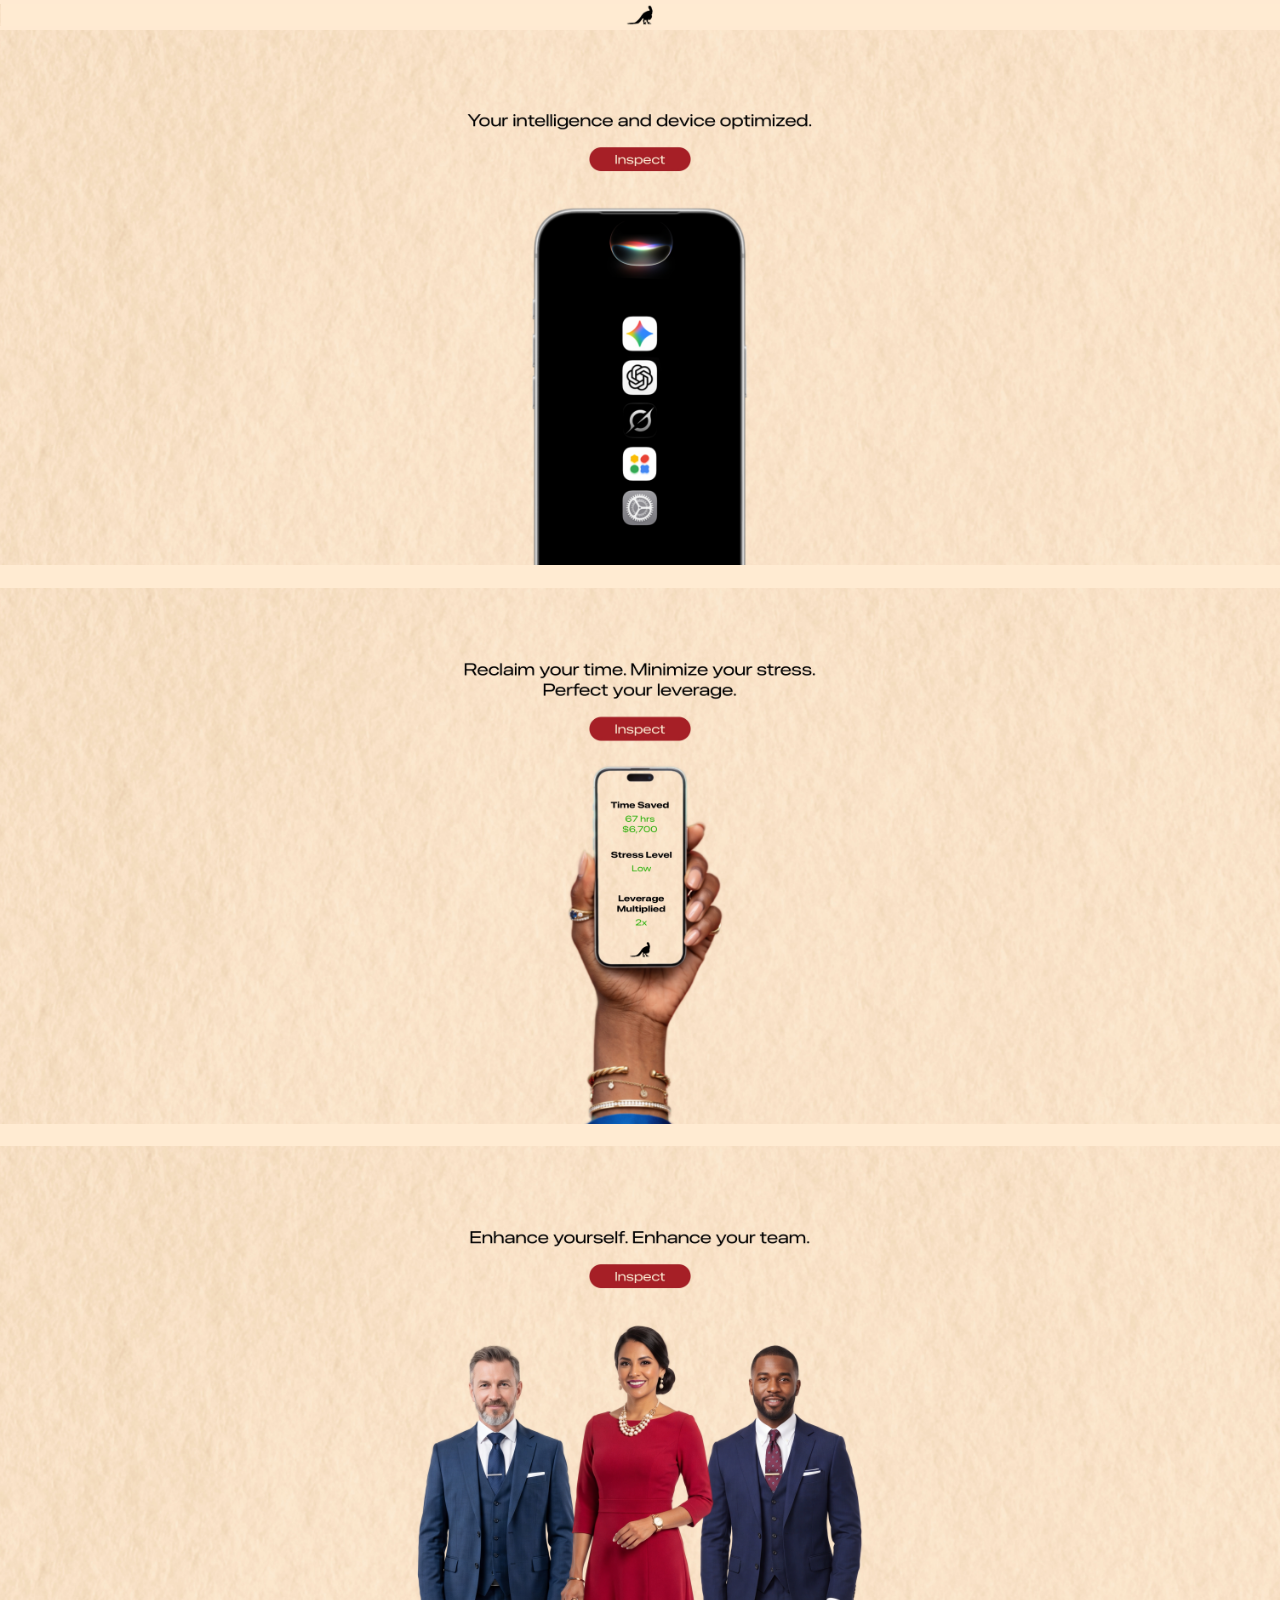
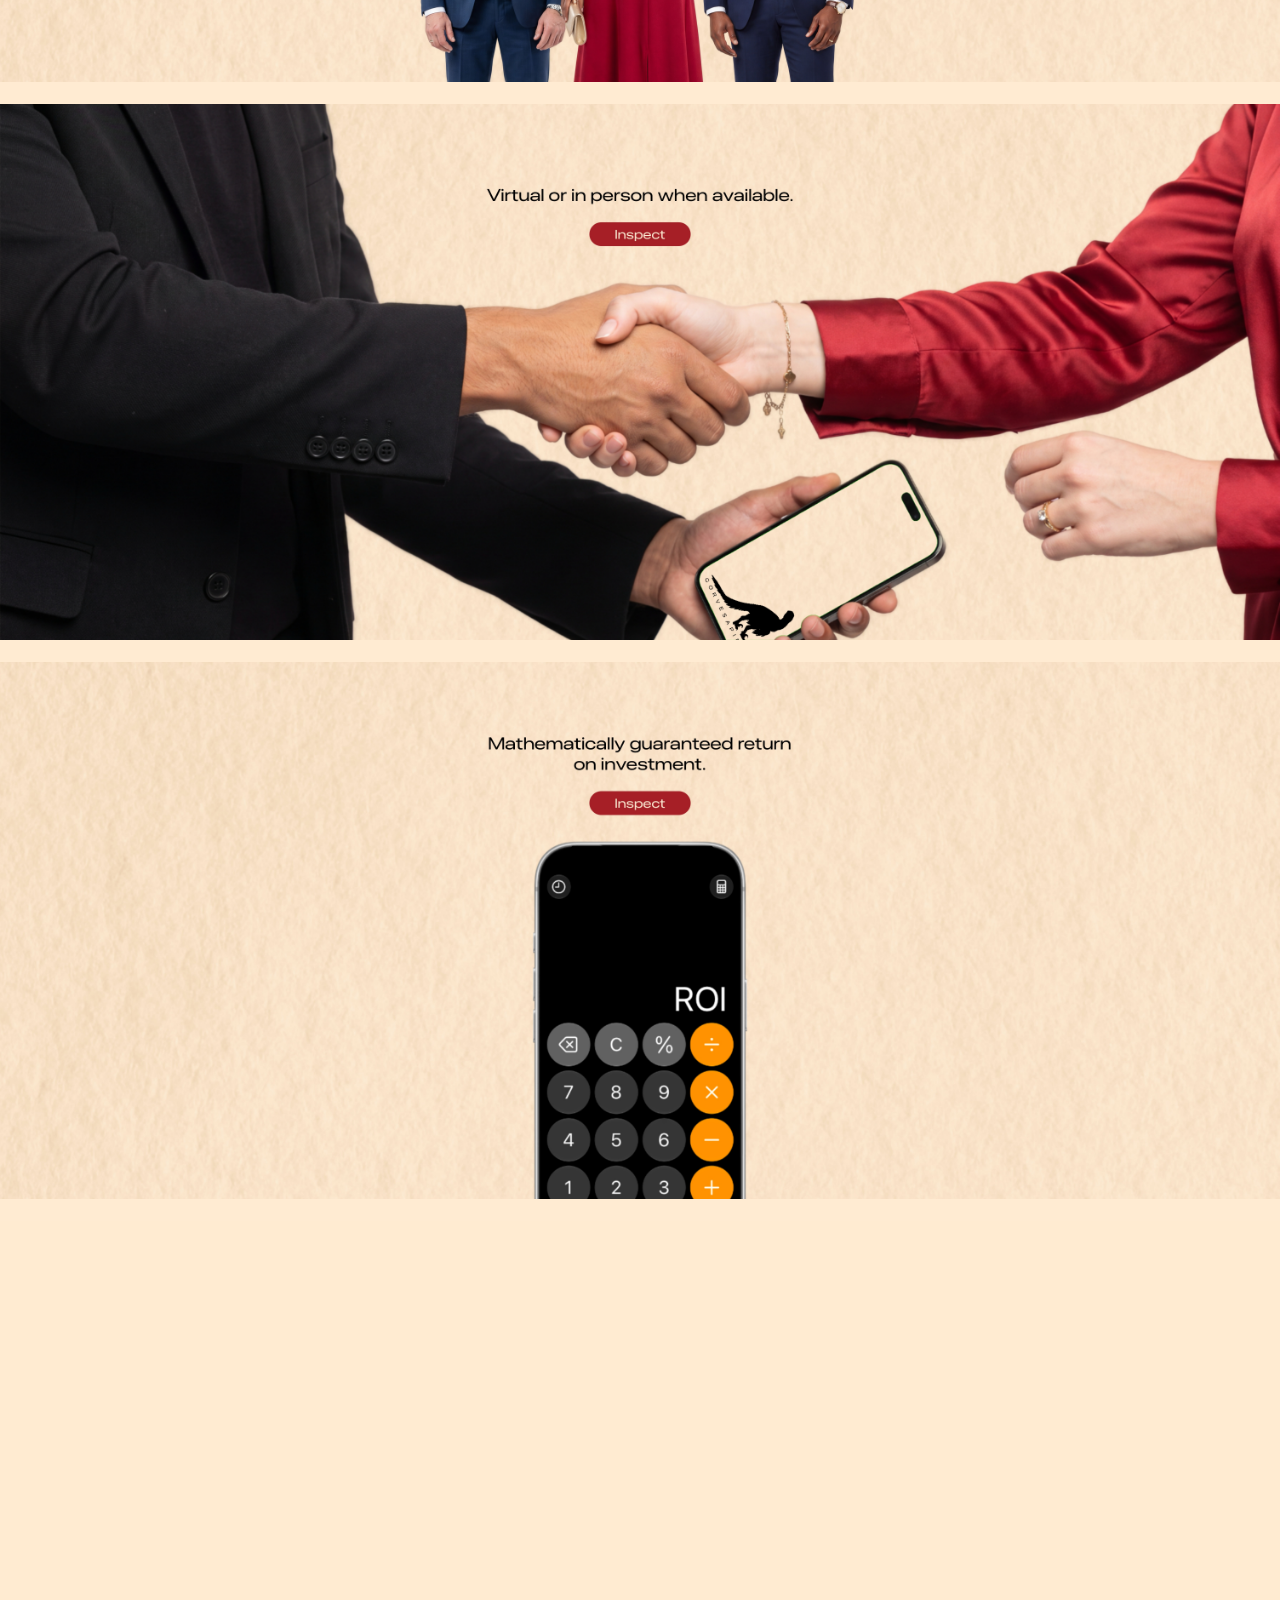
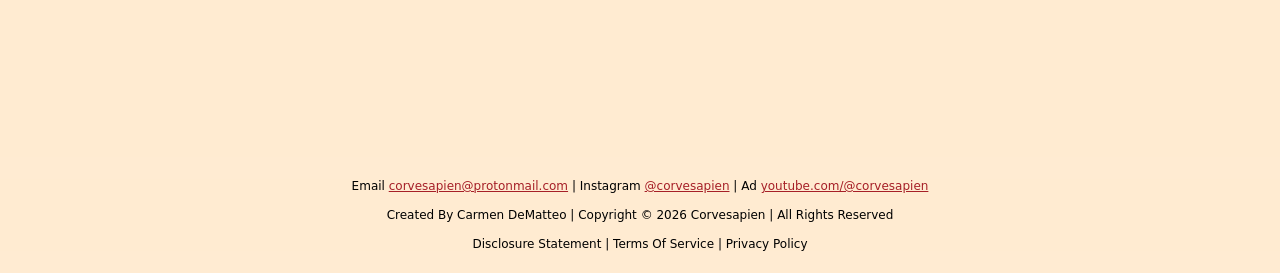
==== index.html @ 56a9a901 "Add files via upload" ====
<!doctype html>
<html
  lang="English"
  data-ws-project="7fe6e9c5-caea-418f-9f6a-69a5fb9a97ce"
  data-ws-last-published="2026-07-11T19:50:07.579Z"
>
  <head>
    <link
      rel="stylesheet"
      type="text/css"
      href="/assets/static/app_generated_index-6937cd5a.DSo3tiWI.css"
    />
    <meta charset="UTF-8" />
    <meta name="viewport" content="width=device-width,initial-scale=1" />
    <link rel="icon" href="/assets/Corvesapien_el4jaMRRolwavhy6ypmG1.png" />
    <meta property="og:url" content="https://url/" />
    <meta property="og:title" content="Corvesapien" />
    <meta property="og:type" content="website" />
    <meta property="og:site_name" content="Corvesapien" />
    <meta
      name="description"
      content="Your intelligence and device optimized. | Reclaim your time. Minimize your stress. Optimize your leverage."
    />
    <meta
      property="og:description"
      content="Your intelligence and device optimized. | Reclaim your time. Minimize your stress. Optimize your leverage."
    />
    <meta
      property="og:image"
      content="/assets/Corvesapien_YzhqzHXzZdsxW60EmoPpH.jpg"
    />
    <meta property="twitter:card" content="summary_large_image" />
    <title>Corvesapien</title>
    <script type="application/ld+json">
      {
        "@context": "https://schema.org",
        "@type": "WebSite",
        "name": "Corvesapien"
      }
    </script>
  </head>
  <body class="w-element c4xhotq ctdwrft">
    <div
      class="w-element c1xovs7s c1oi773z col1bqp crwap9h c15d0ovl ce5eg9u c9uef1u cj4po9c cabjumi c8ufm7w"
    >
      <a class="w-element cciyshr cmg22ou cqo0lbx" href="#"
        ><img
          alt=""
          width="6016"
          height="104"
          src="/assets/HomeC_RJqc-4K38HItq5yxdFLND.jpg"
          class="w-image c1wabtv9 cj4po9c c17uqev c1t4lhau"
          sizes="100vw"
          srcset="
            /assets/HomeC_RJqc-4K38HItq5yxdFLND.jpg   16w,
            /assets/HomeC_RJqc-4K38HItq5yxdFLND.jpg   32w,
            /assets/HomeC_RJqc-4K38HItq5yxdFLND.jpg   48w,
            /assets/HomeC_RJqc-4K38HItq5yxdFLND.jpg   64w,
            /assets/HomeC_RJqc-4K38HItq5yxdFLND.jpg   96w,
            /assets/HomeC_RJqc-4K38HItq5yxdFLND.jpg  128w,
            /assets/HomeC_RJqc-4K38HItq5yxdFLND.jpg  256w,
            /assets/HomeC_RJqc-4K38HItq5yxdFLND.jpg  384w,
            /assets/HomeC_RJqc-4K38HItq5yxdFLND.jpg  640w,
            /assets/HomeC_RJqc-4K38HItq5yxdFLND.jpg  750w,
            /assets/HomeC_RJqc-4K38HItq5yxdFLND.jpg  828w,
            /assets/HomeC_RJqc-4K38HItq5yxdFLND.jpg 1080w,
            /assets/HomeC_RJqc-4K38HItq5yxdFLND.jpg 1200w,
            /assets/HomeC_RJqc-4K38HItq5yxdFLND.jpg 1920w,
            /assets/HomeC_RJqc-4K38HItq5yxdFLND.jpg 2048w,
            /assets/HomeC_RJqc-4K38HItq5yxdFLND.jpg 3840w
          "
          decoding="async"
          loading="lazy"
      /></a>
    </div>
    <img
      alt=""
      width="6016"
      height="2520"
      src="/assets/C1_fFo9WDgKhnF8Iywo01TZb.jpg"
      class="w-image c6mu3t8 cq8aqma c3afw01 c8ufm7w"
      sizes="100vw"
      srcset="
        /assets/C1_fFo9WDgKhnF8Iywo01TZb.jpg   16w,
        /assets/C1_fFo9WDgKhnF8Iywo01TZb.jpg   32w,
        /assets/C1_fFo9WDgKhnF8Iywo01TZb.jpg   48w,
        /assets/C1_fFo9WDgKhnF8Iywo01TZb.jpg   64w,
        /assets/C1_fFo9WDgKhnF8Iywo01TZb.jpg   96w,
        /assets/C1_fFo9WDgKhnF8Iywo01TZb.jpg  128w,
        /assets/C1_fFo9WDgKhnF8Iywo01TZb.jpg  256w,
        /assets/C1_fFo9WDgKhnF8Iywo01TZb.jpg  384w,
        /assets/C1_fFo9WDgKhnF8Iywo01TZb.jpg  640w,
        /assets/C1_fFo9WDgKhnF8Iywo01TZb.jpg  750w,
        /assets/C1_fFo9WDgKhnF8Iywo01TZb.jpg  828w,
        /assets/C1_fFo9WDgKhnF8Iywo01TZb.jpg 1080w,
        /assets/C1_fFo9WDgKhnF8Iywo01TZb.jpg 1200w,
        /assets/C1_fFo9WDgKhnF8Iywo01TZb.jpg 1920w,
        /assets/C1_fFo9WDgKhnF8Iywo01TZb.jpg 2048w,
        /assets/C1_fFo9WDgKhnF8Iywo01TZb.jpg 3840w
      "
      decoding="async"
      loading="lazy"
    /><img
      alt=""
      width="6016"
      height="104"
      src="/assets/PaddingC_6OehDo-eAvtX88ZWOh5_c.jpg"
      class="w-image c8ufm7w"
      sizes="100vw"
      srcset="
        /assets/PaddingC_6OehDo-eAvtX88ZWOh5_c.jpg   16w,
        /assets/PaddingC_6OehDo-eAvtX88ZWOh5_c.jpg   32w,
        /assets/PaddingC_6OehDo-eAvtX88ZWOh5_c.jpg   48w,
        /assets/PaddingC_6OehDo-eAvtX88ZWOh5_c.jpg   64w,
        /assets/PaddingC_6OehDo-eAvtX88ZWOh5_c.jpg   96w,
        /assets/PaddingC_6OehDo-eAvtX88ZWOh5_c.jpg  128w,
        /assets/PaddingC_6OehDo-eAvtX88ZWOh5_c.jpg  256w,
        /assets/PaddingC_6OehDo-eAvtX88ZWOh5_c.jpg  384w,
        /assets/PaddingC_6OehDo-eAvtX88ZWOh5_c.jpg  640w,
        /assets/PaddingC_6OehDo-eAvtX88ZWOh5_c.jpg  750w,
        /assets/PaddingC_6OehDo-eAvtX88ZWOh5_c.jpg  828w,
        /assets/PaddingC_6OehDo-eAvtX88ZWOh5_c.jpg 1080w,
        /assets/PaddingC_6OehDo-eAvtX88ZWOh5_c.jpg 1200w,
        /assets/PaddingC_6OehDo-eAvtX88ZWOh5_c.jpg 1920w,
        /assets/PaddingC_6OehDo-eAvtX88ZWOh5_c.jpg 2048w,
        /assets/PaddingC_6OehDo-eAvtX88ZWOh5_c.jpg 3840w
      "
      decoding="async"
      loading="lazy"
    /><img
      alt=""
      width="6016"
      height="2520"
      src="/assets/C2_XAoLjEGexSGDIfb0dfuMg.jpg"
      class="w-image c8ufm7w"
      sizes="100vw"
      srcset="
        /assets/C2_XAoLjEGexSGDIfb0dfuMg.jpg   16w,
        /assets/C2_XAoLjEGexSGDIfb0dfuMg.jpg   32w,
        /assets/C2_XAoLjEGexSGDIfb0dfuMg.jpg   48w,
        /assets/C2_XAoLjEGexSGDIfb0dfuMg.jpg   64w,
        /assets/C2_XAoLjEGexSGDIfb0dfuMg.jpg   96w,
        /assets/C2_XAoLjEGexSGDIfb0dfuMg.jpg  128w,
        /assets/C2_XAoLjEGexSGDIfb0dfuMg.jpg  256w,
        /assets/C2_XAoLjEGexSGDIfb0dfuMg.jpg  384w,
        /assets/C2_XAoLjEGexSGDIfb0dfuMg.jpg  640w,
        /assets/C2_XAoLjEGexSGDIfb0dfuMg.jpg  750w,
        /assets/C2_XAoLjEGexSGDIfb0dfuMg.jpg  828w,
        /assets/C2_XAoLjEGexSGDIfb0dfuMg.jpg 1080w,
        /assets/C2_XAoLjEGexSGDIfb0dfuMg.jpg 1200w,
        /assets/C2_XAoLjEGexSGDIfb0dfuMg.jpg 1920w,
        /assets/C2_XAoLjEGexSGDIfb0dfuMg.jpg 2048w,
        /assets/C2_XAoLjEGexSGDIfb0dfuMg.jpg 3840w
      "
      decoding="async"
      loading="lazy"
    /><img
      alt=""
      width="6016"
      height="104"
      src="/assets/PaddingC_6OehDo-eAvtX88ZWOh5_c.jpg"
      class="w-image c8ufm7w"
      sizes="100vw"
      srcset="
        /assets/PaddingC_6OehDo-eAvtX88ZWOh5_c.jpg   16w,
        /assets/PaddingC_6OehDo-eAvtX88ZWOh5_c.jpg   32w,
        /assets/PaddingC_6OehDo-eAvtX88ZWOh5_c.jpg   48w,
        /assets/PaddingC_6OehDo-eAvtX88ZWOh5_c.jpg   64w,
        /assets/PaddingC_6OehDo-eAvtX88ZWOh5_c.jpg   96w,
        /assets/PaddingC_6OehDo-eAvtX88ZWOh5_c.jpg  128w,
        /assets/PaddingC_6OehDo-eAvtX88ZWOh5_c.jpg  256w,
        /assets/PaddingC_6OehDo-eAvtX88ZWOh5_c.jpg  384w,
        /assets/PaddingC_6OehDo-eAvtX88ZWOh5_c.jpg  640w,
        /assets/PaddingC_6OehDo-eAvtX88ZWOh5_c.jpg  750w,
        /assets/PaddingC_6OehDo-eAvtX88ZWOh5_c.jpg  828w,
        /assets/PaddingC_6OehDo-eAvtX88ZWOh5_c.jpg 1080w,
        /assets/PaddingC_6OehDo-eAvtX88ZWOh5_c.jpg 1200w,
        /assets/PaddingC_6OehDo-eAvtX88ZWOh5_c.jpg 1920w,
        /assets/PaddingC_6OehDo-eAvtX88ZWOh5_c.jpg 2048w,
        /assets/PaddingC_6OehDo-eAvtX88ZWOh5_c.jpg 3840w
      "
      decoding="async"
      loading="lazy"
    /><img
      alt=""
      width="6016"
      height="2520"
      src="/assets/C3_R8LYGn6z1jOZeXKTpU5-j.jpg"
      class="w-image c8ufm7w"
      sizes="100vw"
      srcset="
        /assets/C3_R8LYGn6z1jOZeXKTpU5-j.jpg   16w,
        /assets/C3_R8LYGn6z1jOZeXKTpU5-j.jpg   32w,
        /assets/C3_R8LYGn6z1jOZeXKTpU5-j.jpg   48w,
        /assets/C3_R8LYGn6z1jOZeXKTpU5-j.jpg   64w,
        /assets/C3_R8LYGn6z1jOZeXKTpU5-j.jpg   96w,
        /assets/C3_R8LYGn6z1jOZeXKTpU5-j.jpg  128w,
        /assets/C3_R8LYGn6z1jOZeXKTpU5-j.jpg  256w,
        /assets/C3_R8LYGn6z1jOZeXKTpU5-j.jpg  384w,
        /assets/C3_R8LYGn6z1jOZeXKTpU5-j.jpg  640w,
        /assets/C3_R8LYGn6z1jOZeXKTpU5-j.jpg  750w,
        /assets/C3_R8LYGn6z1jOZeXKTpU5-j.jpg  828w,
        /assets/C3_R8LYGn6z1jOZeXKTpU5-j.jpg 1080w,
        /assets/C3_R8LYGn6z1jOZeXKTpU5-j.jpg 1200w,
        /assets/C3_R8LYGn6z1jOZeXKTpU5-j.jpg 1920w,
        /assets/C3_R8LYGn6z1jOZeXKTpU5-j.jpg 2048w,
        /assets/C3_R8LYGn6z1jOZeXKTpU5-j.jpg 3840w
      "
      decoding="async"
      loading="lazy"
    /><img
      alt=""
      width="6016"
      height="104"
      src="/assets/PaddingC_6OehDo-eAvtX88ZWOh5_c.jpg"
      class="w-image c8ufm7w"
      sizes="100vw"
      srcset="
        /assets/PaddingC_6OehDo-eAvtX88ZWOh5_c.jpg   16w,
        /assets/PaddingC_6OehDo-eAvtX88ZWOh5_c.jpg   32w,
        /assets/PaddingC_6OehDo-eAvtX88ZWOh5_c.jpg   48w,
        /assets/PaddingC_6OehDo-eAvtX88ZWOh5_c.jpg   64w,
        /assets/PaddingC_6OehDo-eAvtX88ZWOh5_c.jpg   96w,
        /assets/PaddingC_6OehDo-eAvtX88ZWOh5_c.jpg  128w,
        /assets/PaddingC_6OehDo-eAvtX88ZWOh5_c.jpg  256w,
        /assets/PaddingC_6OehDo-eAvtX88ZWOh5_c.jpg  384w,
        /assets/PaddingC_6OehDo-eAvtX88ZWOh5_c.jpg  640w,
        /assets/PaddingC_6OehDo-eAvtX88ZWOh5_c.jpg  750w,
        /assets/PaddingC_6OehDo-eAvtX88ZWOh5_c.jpg  828w,
        /assets/PaddingC_6OehDo-eAvtX88ZWOh5_c.jpg 1080w,
        /assets/PaddingC_6OehDo-eAvtX88ZWOh5_c.jpg 1200w,
        /assets/PaddingC_6OehDo-eAvtX88ZWOh5_c.jpg 1920w,
        /assets/PaddingC_6OehDo-eAvtX88ZWOh5_c.jpg 2048w,
        /assets/PaddingC_6OehDo-eAvtX88ZWOh5_c.jpg 3840w
      "
      decoding="async"
      loading="lazy"
    /><img
      alt=""
      width="6016"
      height="2520"
      src="/assets/C4_tEfaMOSVGTSLk4EsctjJQ.jpg"
      class="w-image c8ufm7w"
      sizes="100vw"
      srcset="
        /assets/C4_tEfaMOSVGTSLk4EsctjJQ.jpg   16w,
        /assets/C4_tEfaMOSVGTSLk4EsctjJQ.jpg   32w,
        /assets/C4_tEfaMOSVGTSLk4EsctjJQ.jpg   48w,
        /assets/C4_tEfaMOSVGTSLk4EsctjJQ.jpg   64w,
        /assets/C4_tEfaMOSVGTSLk4EsctjJQ.jpg   96w,
        /assets/C4_tEfaMOSVGTSLk4EsctjJQ.jpg  128w,
        /assets/C4_tEfaMOSVGTSLk4EsctjJQ.jpg  256w,
        /assets/C4_tEfaMOSVGTSLk4EsctjJQ.jpg  384w,
        /assets/C4_tEfaMOSVGTSLk4EsctjJQ.jpg  640w,
        /assets/C4_tEfaMOSVGTSLk4EsctjJQ.jpg  750w,
        /assets/C4_tEfaMOSVGTSLk4EsctjJQ.jpg  828w,
        /assets/C4_tEfaMOSVGTSLk4EsctjJQ.jpg 1080w,
        /assets/C4_tEfaMOSVGTSLk4EsctjJQ.jpg 1200w,
        /assets/C4_tEfaMOSVGTSLk4EsctjJQ.jpg 1920w,
        /assets/C4_tEfaMOSVGTSLk4EsctjJQ.jpg 2048w,
        /assets/C4_tEfaMOSVGTSLk4EsctjJQ.jpg 3840w
      "
      decoding="async"
      loading="lazy"
    /><img
      alt=""
      width="6016"
      height="104"
      src="/assets/PaddingC_6OehDo-eAvtX88ZWOh5_c.jpg"
      class="w-image c8ufm7w"
      sizes="100vw"
      srcset="
        /assets/PaddingC_6OehDo-eAvtX88ZWOh5_c.jpg   16w,
        /assets/PaddingC_6OehDo-eAvtX88ZWOh5_c.jpg   32w,
        /assets/PaddingC_6OehDo-eAvtX88ZWOh5_c.jpg   48w,
        /assets/PaddingC_6OehDo-eAvtX88ZWOh5_c.jpg   64w,
        /assets/PaddingC_6OehDo-eAvtX88ZWOh5_c.jpg   96w,
        /assets/PaddingC_6OehDo-eAvtX88ZWOh5_c.jpg  128w,
        /assets/PaddingC_6OehDo-eAvtX88ZWOh5_c.jpg  256w,
        /assets/PaddingC_6OehDo-eAvtX88ZWOh5_c.jpg  384w,
        /assets/PaddingC_6OehDo-eAvtX88ZWOh5_c.jpg  640w,
        /assets/PaddingC_6OehDo-eAvtX88ZWOh5_c.jpg  750w,
        /assets/PaddingC_6OehDo-eAvtX88ZWOh5_c.jpg  828w,
        /assets/PaddingC_6OehDo-eAvtX88ZWOh5_c.jpg 1080w,
        /assets/PaddingC_6OehDo-eAvtX88ZWOh5_c.jpg 1200w,
        /assets/PaddingC_6OehDo-eAvtX88ZWOh5_c.jpg 1920w,
        /assets/PaddingC_6OehDo-eAvtX88ZWOh5_c.jpg 2048w,
        /assets/PaddingC_6OehDo-eAvtX88ZWOh5_c.jpg 3840w
      "
      decoding="async"
      loading="lazy"
    /><img
      alt=""
      width="6016"
      height="2520"
      src="/assets/C5_sZrtoC05rUHAbSy8v0g1t.jpg"
      class="w-image c8ufm7w"
      sizes="100vw"
      srcset="
        /assets/C5_sZrtoC05rUHAbSy8v0g1t.jpg   16w,
        /assets/C5_sZrtoC05rUHAbSy8v0g1t.jpg   32w,
        /assets/C5_sZrtoC05rUHAbSy8v0g1t.jpg   48w,
        /assets/C5_sZrtoC05rUHAbSy8v0g1t.jpg   64w,
        /assets/C5_sZrtoC05rUHAbSy8v0g1t.jpg   96w,
        /assets/C5_sZrtoC05rUHAbSy8v0g1t.jpg  128w,
        /assets/C5_sZrtoC05rUHAbSy8v0g1t.jpg  256w,
        /assets/C5_sZrtoC05rUHAbSy8v0g1t.jpg  384w,
        /assets/C5_sZrtoC05rUHAbSy8v0g1t.jpg  640w,
        /assets/C5_sZrtoC05rUHAbSy8v0g1t.jpg  750w,
        /assets/C5_sZrtoC05rUHAbSy8v0g1t.jpg  828w,
        /assets/C5_sZrtoC05rUHAbSy8v0g1t.jpg 1080w,
        /assets/C5_sZrtoC05rUHAbSy8v0g1t.jpg 1200w,
        /assets/C5_sZrtoC05rUHAbSy8v0g1t.jpg 1920w,
        /assets/C5_sZrtoC05rUHAbSy8v0g1t.jpg 2048w,
        /assets/C5_sZrtoC05rUHAbSy8v0g1t.jpg 3840w
      "
      decoding="async"
      loading="lazy"
    /><img
      alt=""
      width="6016"
      height="104"
      src="/assets/PaddingC_6OehDo-eAvtX88ZWOh5_c.jpg"
      class="w-image c8ufm7w"
      sizes="100vw"
      srcset="
        /assets/PaddingC_6OehDo-eAvtX88ZWOh5_c.jpg   16w,
        /assets/PaddingC_6OehDo-eAvtX88ZWOh5_c.jpg   32w,
        /assets/PaddingC_6OehDo-eAvtX88ZWOh5_c.jpg   48w,
        /assets/PaddingC_6OehDo-eAvtX88ZWOh5_c.jpg   64w,
        /assets/PaddingC_6OehDo-eAvtX88ZWOh5_c.jpg   96w,
        /assets/PaddingC_6OehDo-eAvtX88ZWOh5_c.jpg  128w,
        /assets/PaddingC_6OehDo-eAvtX88ZWOh5_c.jpg  256w,
        /assets/PaddingC_6OehDo-eAvtX88ZWOh5_c.jpg  384w,
        /assets/PaddingC_6OehDo-eAvtX88ZWOh5_c.jpg  640w,
        /assets/PaddingC_6OehDo-eAvtX88ZWOh5_c.jpg  750w,
        /assets/PaddingC_6OehDo-eAvtX88ZWOh5_c.jpg  828w,
        /assets/PaddingC_6OehDo-eAvtX88ZWOh5_c.jpg 1080w,
        /assets/PaddingC_6OehDo-eAvtX88ZWOh5_c.jpg 1200w,
        /assets/PaddingC_6OehDo-eAvtX88ZWOh5_c.jpg 1920w,
        /assets/PaddingC_6OehDo-eAvtX88ZWOh5_c.jpg 2048w,
        /assets/PaddingC_6OehDo-eAvtX88ZWOh5_c.jpg 3840w
      "
      decoding="async"
      loading="lazy"
    /><img
      alt=""
      width="6016"
      height="2520"
      src="/assets/C6_gGgOuGGPPNLx5l7FmfjmZ.jpg"
      class="w-image c8ufm7w"
      sizes="100vw"
      srcset="
        /assets/C6_gGgOuGGPPNLx5l7FmfjmZ.jpg   16w,
        /assets/C6_gGgOuGGPPNLx5l7FmfjmZ.jpg   32w,
        /assets/C6_gGgOuGGPPNLx5l7FmfjmZ.jpg   48w,
        /assets/C6_gGgOuGGPPNLx5l7FmfjmZ.jpg   64w,
        /assets/C6_gGgOuGGPPNLx5l7FmfjmZ.jpg   96w,
        /assets/C6_gGgOuGGPPNLx5l7FmfjmZ.jpg  128w,
        /assets/C6_gGgOuGGPPNLx5l7FmfjmZ.jpg  256w,
        /assets/C6_gGgOuGGPPNLx5l7FmfjmZ.jpg  384w,
        /assets/C6_gGgOuGGPPNLx5l7FmfjmZ.jpg  640w,
        /assets/C6_gGgOuGGPPNLx5l7FmfjmZ.jpg  750w,
        /assets/C6_gGgOuGGPPNLx5l7FmfjmZ.jpg  828w,
        /assets/C6_gGgOuGGPPNLx5l7FmfjmZ.jpg 1080w,
        /assets/C6_gGgOuGGPPNLx5l7FmfjmZ.jpg 1200w,
        /assets/C6_gGgOuGGPPNLx5l7FmfjmZ.jpg 1920w,
        /assets/C6_gGgOuGGPPNLx5l7FmfjmZ.jpg 2048w,
        /assets/C6_gGgOuGGPPNLx5l7FmfjmZ.jpg 3840w
      "
      decoding="async"
      loading="lazy"
    /><img
      alt=""
      width="6016"
      height="104"
      src="/assets/PaddingC_6OehDo-eAvtX88ZWOh5_c.jpg"
      class="w-image c8ufm7w"
      sizes="100vw"
      srcset="
        /assets/PaddingC_6OehDo-eAvtX88ZWOh5_c.jpg   16w,
        /assets/PaddingC_6OehDo-eAvtX88ZWOh5_c.jpg   32w,
        /assets/PaddingC_6OehDo-eAvtX88ZWOh5_c.jpg   48w,
        /assets/PaddingC_6OehDo-eAvtX88ZWOh5_c.jpg   64w,
        /assets/PaddingC_6OehDo-eAvtX88ZWOh5_c.jpg   96w,
        /assets/PaddingC_6OehDo-eAvtX88ZWOh5_c.jpg  128w,
        /assets/PaddingC_6OehDo-eAvtX88ZWOh5_c.jpg  256w,
        /assets/PaddingC_6OehDo-eAvtX88ZWOh5_c.jpg  384w,
        /assets/PaddingC_6OehDo-eAvtX88ZWOh5_c.jpg  640w,
        /assets/PaddingC_6OehDo-eAvtX88ZWOh5_c.jpg  750w,
        /assets/PaddingC_6OehDo-eAvtX88ZWOh5_c.jpg  828w,
        /assets/PaddingC_6OehDo-eAvtX88ZWOh5_c.jpg 1080w,
        /assets/PaddingC_6OehDo-eAvtX88ZWOh5_c.jpg 1200w,
        /assets/PaddingC_6OehDo-eAvtX88ZWOh5_c.jpg 1920w,
        /assets/PaddingC_6OehDo-eAvtX88ZWOh5_c.jpg 2048w,
        /assets/PaddingC_6OehDo-eAvtX88ZWOh5_c.jpg 3840w
      "
      decoding="async"
      loading="lazy"
    />
    <div
      class="w-element c70jlhd c1x0fpcl c1g0i2c1 c4hohca c7l0dxp cge74hh cc0n7b c8ufm7w"
    >
      Email
      <a
        href="mailto:corvesapien@protonmail.com?subject=Corvesapien"
        class="w-element cmg22ou c1erq832"
        >corvesapien@protonmail.com</a
      >
      | Instagram
      <a
        href="https://www.instagram.com/corvesapien/"
        target="_blank"
        class="w-element cmg22ou c1erq832"
        >@corvesapien</a
      >
      | Ad
      <a
        href="https://www.youtube.com/@corvesapien"
        target="_blank"
        class="w-element cmg22ou c1erq832"
        >youtube.com/@corvesapien</a
      ><br /><br />Created By Carmen DeMatteo | Copyright ©
      2026 Corvesapien | All Rights Reserved<br /><br />Disclosure Statement |
      Terms Of Service | Privacy Policy
    </div>
    <img
      alt=""
      width="6016"
      height="104"
      src="/assets/PaddingC_6OehDo-eAvtX88ZWOh5_c.jpg"
      class="w-image c8ufm7w"
      sizes="100vw"
      srcset="
        /assets/PaddingC_6OehDo-eAvtX88ZWOh5_c.jpg   16w,
        /assets/PaddingC_6OehDo-eAvtX88ZWOh5_c.jpg   32w,
        /assets/PaddingC_6OehDo-eAvtX88ZWOh5_c.jpg   48w,
        /assets/PaddingC_6OehDo-eAvtX88ZWOh5_c.jpg   64w,
        /assets/PaddingC_6OehDo-eAvtX88ZWOh5_c.jpg   96w,
        /assets/PaddingC_6OehDo-eAvtX88ZWOh5_c.jpg  128w,
        /assets/PaddingC_6OehDo-eAvtX88ZWOh5_c.jpg  256w,
        /assets/PaddingC_6OehDo-eAvtX88ZWOh5_c.jpg  384w,
        /assets/PaddingC_6OehDo-eAvtX88ZWOh5_c.jpg  640w,
        /assets/PaddingC_6OehDo-eAvtX88ZWOh5_c.jpg  750w,
        /assets/PaddingC_6OehDo-eAvtX88ZWOh5_c.jpg  828w,
        /assets/PaddingC_6OehDo-eAvtX88ZWOh5_c.jpg 1080w,
        /assets/PaddingC_6OehDo-eAvtX88ZWOh5_c.jpg 1200w,
        /assets/PaddingC_6OehDo-eAvtX88ZWOh5_c.jpg 1920w,
        /assets/PaddingC_6OehDo-eAvtX88ZWOh5_c.jpg 2048w,
        /assets/PaddingC_6OehDo-eAvtX88ZWOh5_c.jpg 3840w
      "
      decoding="async"
      loading="lazy"
    />
    <div
      class="w-element c24zpwo c1o4e6wt chtv3cl cpaibz7 c1mba6q1 cqbkwjt c1owx4bj"
    >
      <a class="w-element cciyshr" href="#"
        ><img
          alt=""
          width="1952"
          height="104"
          src="/assets/HomeP_H-l2AbwEHY40oFV0BCa_n.jpg"
          class="w-image c1mnptnh"
          sizes="100vw"
          srcset="
            /assets/HomeP_H-l2AbwEHY40oFV0BCa_n.jpg   16w,
            /assets/HomeP_H-l2AbwEHY40oFV0BCa_n.jpg   32w,
            /assets/HomeP_H-l2AbwEHY40oFV0BCa_n.jpg   48w,
            /assets/HomeP_H-l2AbwEHY40oFV0BCa_n.jpg   64w,
            /assets/HomeP_H-l2AbwEHY40oFV0BCa_n.jpg   96w,
            /assets/HomeP_H-l2AbwEHY40oFV0BCa_n.jpg  128w,
            /assets/HomeP_H-l2AbwEHY40oFV0BCa_n.jpg  256w,
            /assets/HomeP_H-l2AbwEHY40oFV0BCa_n.jpg  384w,
            /assets/HomeP_H-l2AbwEHY40oFV0BCa_n.jpg  640w,
            /assets/HomeP_H-l2AbwEHY40oFV0BCa_n.jpg  750w,
            /assets/HomeP_H-l2AbwEHY40oFV0BCa_n.jpg  828w,
            /assets/HomeP_H-l2AbwEHY40oFV0BCa_n.jpg 1080w,
            /assets/HomeP_H-l2AbwEHY40oFV0BCa_n.jpg 1200w,
            /assets/HomeP_H-l2AbwEHY40oFV0BCa_n.jpg 1920w,
            /assets/HomeP_H-l2AbwEHY40oFV0BCa_n.jpg 2048w,
            /assets/HomeP_H-l2AbwEHY40oFV0BCa_n.jpg 3840w
          "
          decoding="async"
          loading="lazy"
      /></a>
    </div>
    <img
      alt=""
      width="1952"
      height="2520"
      src="/assets/P1_A_QBKJpseYhhlrdZ66CcX.jpg"
      class="w-image c1o4e6wt chtv3cl ckdggg3"
      sizes="100vw"
      srcset="
        /assets/P1_A_QBKJpseYhhlrdZ66CcX.jpg   16w,
        /assets/P1_A_QBKJpseYhhlrdZ66CcX.jpg   32w,
        /assets/P1_A_QBKJpseYhhlrdZ66CcX.jpg   48w,
        /assets/P1_A_QBKJpseYhhlrdZ66CcX.jpg   64w,
        /assets/P1_A_QBKJpseYhhlrdZ66CcX.jpg   96w,
        /assets/P1_A_QBKJpseYhhlrdZ66CcX.jpg  128w,
        /assets/P1_A_QBKJpseYhhlrdZ66CcX.jpg  256w,
        /assets/P1_A_QBKJpseYhhlrdZ66CcX.jpg  384w,
        /assets/P1_A_QBKJpseYhhlrdZ66CcX.jpg  640w,
        /assets/P1_A_QBKJpseYhhlrdZ66CcX.jpg  750w,
        /assets/P1_A_QBKJpseYhhlrdZ66CcX.jpg  828w,
        /assets/P1_A_QBKJpseYhhlrdZ66CcX.jpg 1080w,
        /assets/P1_A_QBKJpseYhhlrdZ66CcX.jpg 1200w,
        /assets/P1_A_QBKJpseYhhlrdZ66CcX.jpg 1920w,
        /assets/P1_A_QBKJpseYhhlrdZ66CcX.jpg 2048w,
        /assets/P1_A_QBKJpseYhhlrdZ66CcX.jpg 3840w
      "
      decoding="async"
      loading="lazy"
    /><img
      alt=""
      width="1952"
      height="104"
      src="/assets/PaddingP_BdPdhrto0u8Q-FVm8zKq0.jpg"
      class="w-image c1o4e6wt chtv3cl"
      sizes="100vw"
      srcset="
        /assets/PaddingP_BdPdhrto0u8Q-FVm8zKq0.jpg   16w,
        /assets/PaddingP_BdPdhrto0u8Q-FVm8zKq0.jpg   32w,
        /assets/PaddingP_BdPdhrto0u8Q-FVm8zKq0.jpg   48w,
        /assets/PaddingP_BdPdhrto0u8Q-FVm8zKq0.jpg   64w,
        /assets/PaddingP_BdPdhrto0u8Q-FVm8zKq0.jpg   96w,
        /assets/PaddingP_BdPdhrto0u8Q-FVm8zKq0.jpg  128w,
        /assets/PaddingP_BdPdhrto0u8Q-FVm8zKq0.jpg  256w,
        /assets/PaddingP_BdPdhrto0u8Q-FVm8zKq0.jpg  384w,
        /assets/PaddingP_BdPdhrto0u8Q-FVm8zKq0.jpg  640w,
        /assets/PaddingP_BdPdhrto0u8Q-FVm8zKq0.jpg  750w,
        /assets/PaddingP_BdPdhrto0u8Q-FVm8zKq0.jpg  828w,
        /assets/PaddingP_BdPdhrto0u8Q-FVm8zKq0.jpg 1080w,
        /assets/PaddingP_BdPdhrto0u8Q-FVm8zKq0.jpg 1200w,
        /assets/PaddingP_BdPdhrto0u8Q-FVm8zKq0.jpg 1920w,
        /assets/PaddingP_BdPdhrto0u8Q-FVm8zKq0.jpg 2048w,
        /assets/PaddingP_BdPdhrto0u8Q-FVm8zKq0.jpg 3840w
      "
      decoding="async"
      loading="lazy"
    /><img
      alt=""
      width="1952"
      height="2520"
      src="/assets/P2_L-MHbqYvxw6U8LXHEzIcH.jpg"
      class="w-image c1o4e6wt chtv3cl"
      sizes="100vw"
      srcset="
        /assets/P2_L-MHbqYvxw6U8LXHEzIcH.jpg   16w,
        /assets/P2_L-MHbqYvxw6U8LXHEzIcH.jpg   32w,
        /assets/P2_L-MHbqYvxw6U8LXHEzIcH.jpg   48w,
        /assets/P2_L-MHbqYvxw6U8LXHEzIcH.jpg   64w,
        /assets/P2_L-MHbqYvxw6U8LXHEzIcH.jpg   96w,
        /assets/P2_L-MHbqYvxw6U8LXHEzIcH.jpg  128w,
        /assets/P2_L-MHbqYvxw6U8LXHEzIcH.jpg  256w,
        /assets/P2_L-MHbqYvxw6U8LXHEzIcH.jpg  384w,
        /assets/P2_L-MHbqYvxw6U8LXHEzIcH.jpg  640w,
        /assets/P2_L-MHbqYvxw6U8LXHEzIcH.jpg  750w,
        /assets/P2_L-MHbqYvxw6U8LXHEzIcH.jpg  828w,
        /assets/P2_L-MHbqYvxw6U8LXHEzIcH.jpg 1080w,
        /assets/P2_L-MHbqYvxw6U8LXHEzIcH.jpg 1200w,
        /assets/P2_L-MHbqYvxw6U8LXHEzIcH.jpg 1920w,
        /assets/P2_L-MHbqYvxw6U8LXHEzIcH.jpg 2048w,
        /assets/P2_L-MHbqYvxw6U8LXHEzIcH.jpg 3840w
      "
      decoding="async"
      loading="lazy"
    /><img
      alt=""
      width="1952"
      height="104"
      src="/assets/PaddingP_BdPdhrto0u8Q-FVm8zKq0.jpg"
      class="w-image c1o4e6wt chtv3cl"
      sizes="100vw"
      srcset="
        /assets/PaddingP_BdPdhrto0u8Q-FVm8zKq0.jpg   16w,
        /assets/PaddingP_BdPdhrto0u8Q-FVm8zKq0.jpg   32w,
        /assets/PaddingP_BdPdhrto0u8Q-FVm8zKq0.jpg   48w,
        /assets/PaddingP_BdPdhrto0u8Q-FVm8zKq0.jpg   64w,
        /assets/PaddingP_BdPdhrto0u8Q-FVm8zKq0.jpg   96w,
        /assets/PaddingP_BdPdhrto0u8Q-FVm8zKq0.jpg  128w,
        /assets/PaddingP_BdPdhrto0u8Q-FVm8zKq0.jpg  256w,
        /assets/PaddingP_BdPdhrto0u8Q-FVm8zKq0.jpg  384w,
        /assets/PaddingP_BdPdhrto0u8Q-FVm8zKq0.jpg  640w,
        /assets/PaddingP_BdPdhrto0u8Q-FVm8zKq0.jpg  750w,
        /assets/PaddingP_BdPdhrto0u8Q-FVm8zKq0.jpg  828w,
        /assets/PaddingP_BdPdhrto0u8Q-FVm8zKq0.jpg 1080w,
        /assets/PaddingP_BdPdhrto0u8Q-FVm8zKq0.jpg 1200w,
        /assets/PaddingP_BdPdhrto0u8Q-FVm8zKq0.jpg 1920w,
        /assets/PaddingP_BdPdhrto0u8Q-FVm8zKq0.jpg 2048w,
        /assets/PaddingP_BdPdhrto0u8Q-FVm8zKq0.jpg 3840w
      "
      decoding="async"
      loading="lazy"
    /><img
      alt=""
      width="1952"
      height="2520"
      src="/assets/P3_t0t-QVT6h5xHgxfuMbgxP.jpg"
      class="w-image c1o4e6wt chtv3cl"
      sizes="100vw"
      srcset="
        /assets/P3_t0t-QVT6h5xHgxfuMbgxP.jpg   16w,
        /assets/P3_t0t-QVT6h5xHgxfuMbgxP.jpg   32w,
        /assets/P3_t0t-QVT6h5xHgxfuMbgxP.jpg   48w,
        /assets/P3_t0t-QVT6h5xHgxfuMbgxP.jpg   64w,
        /assets/P3_t0t-QVT6h5xHgxfuMbgxP.jpg   96w,
        /assets/P3_t0t-QVT6h5xHgxfuMbgxP.jpg  128w,
        /assets/P3_t0t-QVT6h5xHgxfuMbgxP.jpg  256w,
        /assets/P3_t0t-QVT6h5xHgxfuMbgxP.jpg  384w,
        /assets/P3_t0t-QVT6h5xHgxfuMbgxP.jpg  640w,
        /assets/P3_t0t-QVT6h5xHgxfuMbgxP.jpg  750w,
        /assets/P3_t0t-QVT6h5xHgxfuMbgxP.jpg  828w,
        /assets/P3_t0t-QVT6h5xHgxfuMbgxP.jpg 1080w,
        /assets/P3_t0t-QVT6h5xHgxfuMbgxP.jpg 1200w,
        /assets/P3_t0t-QVT6h5xHgxfuMbgxP.jpg 1920w,
        /assets/P3_t0t-QVT6h5xHgxfuMbgxP.jpg 2048w,
        /assets/P3_t0t-QVT6h5xHgxfuMbgxP.jpg 3840w
      "
      decoding="async"
      loading="lazy"
    /><img
      alt=""
      width="1952"
      height="104"
      src="/assets/PaddingP_BdPdhrto0u8Q-FVm8zKq0.jpg"
      class="w-image c1o4e6wt chtv3cl"
      sizes="100vw"
      srcset="
        /assets/PaddingP_BdPdhrto0u8Q-FVm8zKq0.jpg   16w,
        /assets/PaddingP_BdPdhrto0u8Q-FVm8zKq0.jpg   32w,
        /assets/PaddingP_BdPdhrto0u8Q-FVm8zKq0.jpg   48w,
        /assets/PaddingP_BdPdhrto0u8Q-FVm8zKq0.jpg   64w,
        /assets/PaddingP_BdPdhrto0u8Q-FVm8zKq0.jpg   96w,
        /assets/PaddingP_BdPdhrto0u8Q-FVm8zKq0.jpg  128w,
        /assets/PaddingP_BdPdhrto0u8Q-FVm8zKq0.jpg  256w,
        /assets/PaddingP_BdPdhrto0u8Q-FVm8zKq0.jpg  384w,
        /assets/PaddingP_BdPdhrto0u8Q-FVm8zKq0.jpg  640w,
        /assets/PaddingP_BdPdhrto0u8Q-FVm8zKq0.jpg  750w,
        /assets/PaddingP_BdPdhrto0u8Q-FVm8zKq0.jpg  828w,
        /assets/PaddingP_BdPdhrto0u8Q-FVm8zKq0.jpg 1080w,
        /assets/PaddingP_BdPdhrto0u8Q-FVm8zKq0.jpg 1200w,
        /assets/PaddingP_BdPdhrto0u8Q-FVm8zKq0.jpg 1920w,
        /assets/PaddingP_BdPdhrto0u8Q-FVm8zKq0.jpg 2048w,
        /assets/PaddingP_BdPdhrto0u8Q-FVm8zKq0.jpg 3840w
      "
      decoding="async"
      loading="lazy"
    /><img
      alt=""
      width="1952"
      height="2520"
      src="/assets/P4_00iTWK2FObRzbXTP45eZR.jpg"
      class="w-image c1o4e6wt chtv3cl"
      sizes="100vw"
      srcset="
        /assets/P4_00iTWK2FObRzbXTP45eZR.jpg   16w,
        /assets/P4_00iTWK2FObRzbXTP45eZR.jpg   32w,
        /assets/P4_00iTWK2FObRzbXTP45eZR.jpg   48w,
        /assets/P4_00iTWK2FObRzbXTP45eZR.jpg   64w,
        /assets/P4_00iTWK2FObRzbXTP45eZR.jpg   96w,
        /assets/P4_00iTWK2FObRzbXTP45eZR.jpg  128w,
        /assets/P4_00iTWK2FObRzbXTP45eZR.jpg  256w,
        /assets/P4_00iTWK2FObRzbXTP45eZR.jpg  384w,
        /assets/P4_00iTWK2FObRzbXTP45eZR.jpg  640w,
        /assets/P4_00iTWK2FObRzbXTP45eZR.jpg  750w,
        /assets/P4_00iTWK2FObRzbXTP45eZR.jpg  828w,
        /assets/P4_00iTWK2FObRzbXTP45eZR.jpg 1080w,
        /assets/P4_00iTWK2FObRzbXTP45eZR.jpg 1200w,
        /assets/P4_00iTWK2FObRzbXTP45eZR.jpg 1920w,
        /assets/P4_00iTWK2FObRzbXTP45eZR.jpg 2048w,
        /assets/P4_00iTWK2FObRzbXTP45eZR.jpg 3840w
      "
      decoding="async"
      loading="lazy"
    /><img
      alt=""
      width="1952"
      height="104"
      src="/assets/PaddingP_BdPdhrto0u8Q-FVm8zKq0.jpg"
      class="w-image c1o4e6wt chtv3cl"
      sizes="100vw"
      srcset="
        /assets/PaddingP_BdPdhrto0u8Q-FVm8zKq0.jpg   16w,
        /assets/PaddingP_BdPdhrto0u8Q-FVm8zKq0.jpg   32w,
        /assets/PaddingP_BdPdhrto0u8Q-FVm8zKq0.jpg   48w,
        /assets/PaddingP_BdPdhrto0u8Q-FVm8zKq0.jpg   64w,
        /assets/PaddingP_BdPdhrto0u8Q-FVm8zKq0.jpg   96w,
        /assets/PaddingP_BdPdhrto0u8Q-FVm8zKq0.jpg  128w,
        /assets/PaddingP_BdPdhrto0u8Q-FVm8zKq0.jpg  256w,
        /assets/PaddingP_BdPdhrto0u8Q-FVm8zKq0.jpg  384w,
        /assets/PaddingP_BdPdhrto0u8Q-FVm8zKq0.jpg  640w,
        /assets/PaddingP_BdPdhrto0u8Q-FVm8zKq0.jpg  750w,
        /assets/PaddingP_BdPdhrto0u8Q-FVm8zKq0.jpg  828w,
        /assets/PaddingP_BdPdhrto0u8Q-FVm8zKq0.jpg 1080w,
        /assets/PaddingP_BdPdhrto0u8Q-FVm8zKq0.jpg 1200w,
        /assets/PaddingP_BdPdhrto0u8Q-FVm8zKq0.jpg 1920w,
        /assets/PaddingP_BdPdhrto0u8Q-FVm8zKq0.jpg 2048w,
        /assets/PaddingP_BdPdhrto0u8Q-FVm8zKq0.jpg 3840w
      "
      decoding="async"
      loading="lazy"
    /><img
      alt=""
      width="1952"
      height="2520"
      src="/assets/P5_pj51Wm6JkIgoQplwhKh8Q.jpg"
      class="w-image c1o4e6wt chtv3cl"
      sizes="100vw"
      srcset="
        /assets/P5_pj51Wm6JkIgoQplwhKh8Q.jpg   16w,
        /assets/P5_pj51Wm6JkIgoQplwhKh8Q.jpg   32w,
        /assets/P5_pj51Wm6JkIgoQplwhKh8Q.jpg   48w,
        /assets/P5_pj51Wm6JkIgoQplwhKh8Q.jpg   64w,
        /assets/P5_pj51Wm6JkIgoQplwhKh8Q.jpg   96w,
        /assets/P5_pj51Wm6JkIgoQplwhKh8Q.jpg  128w,
        /assets/P5_pj51Wm6JkIgoQplwhKh8Q.jpg  256w,
        /assets/P5_pj51Wm6JkIgoQplwhKh8Q.jpg  384w,
        /assets/P5_pj51Wm6JkIgoQplwhKh8Q.jpg  640w,
        /assets/P5_pj51Wm6JkIgoQplwhKh8Q.jpg  750w,
        /assets/P5_pj51Wm6JkIgoQplwhKh8Q.jpg  828w,
        /assets/P5_pj51Wm6JkIgoQplwhKh8Q.jpg 1080w,
        /assets/P5_pj51Wm6JkIgoQplwhKh8Q.jpg 1200w,
        /assets/P5_pj51Wm6JkIgoQplwhKh8Q.jpg 1920w,
        /assets/P5_pj51Wm6JkIgoQplwhKh8Q.jpg 2048w,
        /assets/P5_pj51Wm6JkIgoQplwhKh8Q.jpg 3840w
      "
      decoding="async"
      loading="lazy"
    /><img
      alt=""
      width="1952"
      height="104"
      src="/assets/PaddingP_BdPdhrto0u8Q-FVm8zKq0.jpg"
      class="w-image c1o4e6wt chtv3cl"
      sizes="100vw"
      srcset="
        /assets/PaddingP_BdPdhrto0u8Q-FVm8zKq0.jpg   16w,
        /assets/PaddingP_BdPdhrto0u8Q-FVm8zKq0.jpg   32w,
        /assets/PaddingP_BdPdhrto0u8Q-FVm8zKq0.jpg   48w,
        /assets/PaddingP_BdPdhrto0u8Q-FVm8zKq0.jpg   64w,
        /assets/PaddingP_BdPdhrto0u8Q-FVm8zKq0.jpg   96w,
        /assets/PaddingP_BdPdhrto0u8Q-FVm8zKq0.jpg  128w,
        /assets/PaddingP_BdPdhrto0u8Q-FVm8zKq0.jpg  256w,
        /assets/PaddingP_BdPdhrto0u8Q-FVm8zKq0.jpg  384w,
        /assets/PaddingP_BdPdhrto0u8Q-FVm8zKq0.jpg  640w,
        /assets/PaddingP_BdPdhrto0u8Q-FVm8zKq0.jpg  750w,
        /assets/PaddingP_BdPdhrto0u8Q-FVm8zKq0.jpg  828w,
        /assets/PaddingP_BdPdhrto0u8Q-FVm8zKq0.jpg 1080w,
        /assets/PaddingP_BdPdhrto0u8Q-FVm8zKq0.jpg 1200w,
        /assets/PaddingP_BdPdhrto0u8Q-FVm8zKq0.jpg 1920w,
        /assets/PaddingP_BdPdhrto0u8Q-FVm8zKq0.jpg 2048w,
        /assets/PaddingP_BdPdhrto0u8Q-FVm8zKq0.jpg 3840w
      "
      decoding="async"
      loading="lazy"
    /><img
      alt=""
      width="1952"
      height="2520"
      src="/assets/P6_ao4kKkkDwOqaU7F7DXr_X.jpg"
      class="w-image c1o4e6wt chtv3cl"
      sizes="100vw"
      srcset="
        /assets/P6_ao4kKkkDwOqaU7F7DXr_X.jpg   16w,
        /assets/P6_ao4kKkkDwOqaU7F7DXr_X.jpg   32w,
        /assets/P6_ao4kKkkDwOqaU7F7DXr_X.jpg   48w,
        /assets/P6_ao4kKkkDwOqaU7F7DXr_X.jpg   64w,
        /assets/P6_ao4kKkkDwOqaU7F7DXr_X.jpg   96w,
        /assets/P6_ao4kKkkDwOqaU7F7DXr_X.jpg  128w,
        /assets/P6_ao4kKkkDwOqaU7F7DXr_X.jpg  256w,
        /assets/P6_ao4kKkkDwOqaU7F7DXr_X.jpg  384w,
        /assets/P6_ao4kKkkDwOqaU7F7DXr_X.jpg  640w,
        /assets/P6_ao4kKkkDwOqaU7F7DXr_X.jpg  750w,
        /assets/P6_ao4kKkkDwOqaU7F7DXr_X.jpg  828w,
        /assets/P6_ao4kKkkDwOqaU7F7DXr_X.jpg 1080w,
        /assets/P6_ao4kKkkDwOqaU7F7DXr_X.jpg 1200w,
        /assets/P6_ao4kKkkDwOqaU7F7DXr_X.jpg 1920w,
        /assets/P6_ao4kKkkDwOqaU7F7DXr_X.jpg 2048w,
        /assets/P6_ao4kKkkDwOqaU7F7DXr_X.jpg 3840w
      "
      decoding="async"
      loading="lazy"
    /><img
      alt=""
      width="1952"
      height="104"
      src="/assets/PaddingP_BdPdhrto0u8Q-FVm8zKq0.jpg"
      class="w-image c1o4e6wt chtv3cl"
      sizes="100vw"
      srcset="
        /assets/PaddingP_BdPdhrto0u8Q-FVm8zKq0.jpg   16w,
        /assets/PaddingP_BdPdhrto0u8Q-FVm8zKq0.jpg   32w,
        /assets/PaddingP_BdPdhrto0u8Q-FVm8zKq0.jpg   48w,
        /assets/PaddingP_BdPdhrto0u8Q-FVm8zKq0.jpg   64w,
        /assets/PaddingP_BdPdhrto0u8Q-FVm8zKq0.jpg   96w,
        /assets/PaddingP_BdPdhrto0u8Q-FVm8zKq0.jpg  128w,
        /assets/PaddingP_BdPdhrto0u8Q-FVm8zKq0.jpg  256w,
        /assets/PaddingP_BdPdhrto0u8Q-FVm8zKq0.jpg  384w,
        /assets/PaddingP_BdPdhrto0u8Q-FVm8zKq0.jpg  640w,
        /assets/PaddingP_BdPdhrto0u8Q-FVm8zKq0.jpg  750w,
        /assets/PaddingP_BdPdhrto0u8Q-FVm8zKq0.jpg  828w,
        /assets/PaddingP_BdPdhrto0u8Q-FVm8zKq0.jpg 1080w,
        /assets/PaddingP_BdPdhrto0u8Q-FVm8zKq0.jpg 1200w,
        /assets/PaddingP_BdPdhrto0u8Q-FVm8zKq0.jpg 1920w,
        /assets/PaddingP_BdPdhrto0u8Q-FVm8zKq0.jpg 2048w,
        /assets/PaddingP_BdPdhrto0u8Q-FVm8zKq0.jpg 3840w
      "
      decoding="async"
      loading="lazy"
    />
    <div
      class="w-element c70jlhd c1x0fpcl c1g0i2c1 c4hohca c1o4e6wt cge74hh clyelp8 cc0n7b c1qa34s4 chtv3cl cnk4897"
    >
      Email
      <a
        href="mailto:corvesapien@protonmail.com?subject=Corvesapien"
        class="w-element cmg22ou c1xw4jb6"
        >corvesapien@protonmail.com</a
      ><br />Instagram
      <a
        href="https://www.instagram.com/corvesapien/"
        target="_blank"
        class="w-element cmg22ou c1xw4jb6"
        >@corvesapien</a
      ><br />Ad
      <a
        target="_blank"
        href="https://www.youtube.com/@corvesapien"
        class="w-element c4l9ev7 c1xw4jb6"
        >youtube.com/@corvesapien</a
      ><br /><br />Created By Carmen DeMatteo<br />Copyright © 2026 Corvesapien
      All Rights Reserved<br /><br />Disclosure Statement | Terms Of Service |
      Privacy Policy
    </div>
    <img
      alt=""
      width="1952"
      height="104"
      src="/assets/PaddingP_BdPdhrto0u8Q-FVm8zKq0.jpg"
      class="w-image c1o4e6wt chtv3cl"
      sizes="100vw"
      srcset="
        /assets/PaddingP_BdPdhrto0u8Q-FVm8zKq0.jpg   16w,
        /assets/PaddingP_BdPdhrto0u8Q-FVm8zKq0.jpg   32w,
        /assets/PaddingP_BdPdhrto0u8Q-FVm8zKq0.jpg   48w,
        /assets/PaddingP_BdPdhrto0u8Q-FVm8zKq0.jpg   64w,
        /assets/PaddingP_BdPdhrto0u8Q-FVm8zKq0.jpg   96w,
        /assets/PaddingP_BdPdhrto0u8Q-FVm8zKq0.jpg  128w,
        /assets/PaddingP_BdPdhrto0u8Q-FVm8zKq0.jpg  256w,
        /assets/PaddingP_BdPdhrto0u8Q-FVm8zKq0.jpg  384w,
        /assets/PaddingP_BdPdhrto0u8Q-FVm8zKq0.jpg  640w,
        /assets/PaddingP_BdPdhrto0u8Q-FVm8zKq0.jpg  750w,
        /assets/PaddingP_BdPdhrto0u8Q-FVm8zKq0.jpg  828w,
        /assets/PaddingP_BdPdhrto0u8Q-FVm8zKq0.jpg 1080w,
        /assets/PaddingP_BdPdhrto0u8Q-FVm8zKq0.jpg 1200w,
        /assets/PaddingP_BdPdhrto0u8Q-FVm8zKq0.jpg 1920w,
        /assets/PaddingP_BdPdhrto0u8Q-FVm8zKq0.jpg 2048w,
        /assets/PaddingP_BdPdhrto0u8Q-FVm8zKq0.jpg 3840w
      "
      decoding="async"
      loading="lazy"
    />
    <script id="vike_pageContext" type="application/json">
      {
        "_urlRewrite": null,
        "pageId": "/pages/index",
        "routeParams": {},
        "data": {
          "url": "https://url/",
          "system": {
            "params": {},
            "search": {},
            "origin": "https://url",
            "pathname": "/"
          },
          "resources": {},
          "pageMeta": {
            "title": "Corvesapien",
            "description": "Your intelligence and device optimized. | Reclaim your time. Minimize your stress. Optimize your leverage.",
            "excludePageFromSearch": false,
            "language": "English",
            "socialImageAssetName": "Corvesapien_YzhqzHXzZdsxW60EmoPpH.jpg",
            "socialImageUrl": "!undefined",
            "status": "!undefined",
            "redirect": "!undefined",
            "content": "!undefined",
            "custom": []
          }
        }
      }
    </script>
    <script id="vike_globalContext" type="application/json">
      {}
    </script>
    <script
      src="/assets/entries/entry-server-routing.DbA1YtKd.js"
      type="module"
      async
    ></script>
    <link
      rel="modulepreload"
      href="/assets/entries/pages_index.Cli9l_1i.js"
      as="script"
      type="text/javascript"
    /><link
      rel="modulepreload"
      href="/assets/chunks/chunk-B6UiALwH.js"
      as="script"
      type="text/javascript"
    />
  </body>
</html>
---- assets/static/app_generated_index-6937cd5a.DSo3tiWI.css ----
@layer presets{:root{display:grid;min-height:100%;grid-template-rows:auto;grid-template-columns:1fr;font-family:Arial,Roboto,sans-serif;font-size:16px;line-height:1.2;white-space:pre-wrap;white-space-collapse:preserve}a.w-element{box-sizing:border-box}body.w-element{box-sizing:border-box;-webkit-font-smoothing:antialiased;-moz-osx-font-smoothing:grayscale;margin:0}div.w-element,p.w-element{box-sizing:border-box}img.w-image{box-sizing:border-box;max-width:100%;display:block;height:auto}}@media all{.c1xajpe9{display:flex}.cb8nk7o{justify-content:center}.cetunt8{align-items:center}.cuv6pkj{background-color:#fff}.c1whin4s{position:relative}.c4hohca{text-align:center}.c16plclr{font-weight:900}.c2ze2wx{font-size:8rem}.cwu82qx{line-height:1}.c1exdzxx{letter-spacing:-.05em}.c1exinjg{position:absolute}.c1mg7g1o{top:0}.cetc21n{right:-.125rem}.c922nji{bottom:0}.cw7bcm3{left:.125rem}.c1nh6qjp{opacity:.3}.c16xzv2s{right:.125rem}.cueumpx{left:-.125rem}.c1u6vmll{top:50%}.c47f19b{left:0}.cdxeike{width:100%}.c197fs8f{height:.375rem}.cp9s294{margin-top:1.5rem}.cku8abr{font-weight:700}.c1x9mrsb{font-size:1.5rem}.cwvw12w{line-height:2rem}.ckhkire{letter-spacing:.05em}.c1xovs7s{position:sticky}.c1oi773z{z-index:2000}.col1bqp{background-color:#ffead2}.crwap9h{top:0}.c15d0ovl{right:auto}.ce5eg9u{left:auto}.c9uef1u{margin-top:0}.cj4po9c{margin-bottom:0}.cabjumi{max-height:none}.c6mu3t8{margin-top:-1px}.c24zpwo{position:fixed}.c1o4e6wt{display:none}.c4xhotq{background-color:#ffebd1}.c70jlhd{font-weight:400}.c1x0fpcl{font-family:system-ui,sans-serif}.c1g0i2c1{font-size:12px}.c7l0dxp{text-decoration-line:none}.cmg22ou{color:#a61f27}.c1erq832{text-decoration-line:underline}.cciyshr{display:inline-block}.c1wabtv9{margin-top:4px}}@media all and (max-width: 991px){.cq8aqma{margin-top:-1px}.cge74hh{font-size:8px}.clyelp8{display:none}.c1t4lhau{margin-top:4px}}@media all and (max-width: 767px){.c3afw01{margin-top:-1px}.cc0n7b{font-size:5px}.c1qa34s4{display:none}.cqo0lbx{color:#a61f27}.c17uqev{margin-top:-9px}}@media all and (max-width: 479px){.c8ufm7w{display:none}.chtv3cl{display:block}.cpaibz7{position:sticky}.c1mba6q1{top:0}.cqbkwjt{z-index:2000}.c1owx4bj{background-color:#ffead2}.ckdggg3{margin-top:-1px}.ctdwrft{background-color:#ffebd1}.cnk4897{font-size:10px}.c1xw4jb6{text-decoration-line:underline}.c1mnptnh{margin-top:4px}.c4l9ev7{color:#a61f27}}
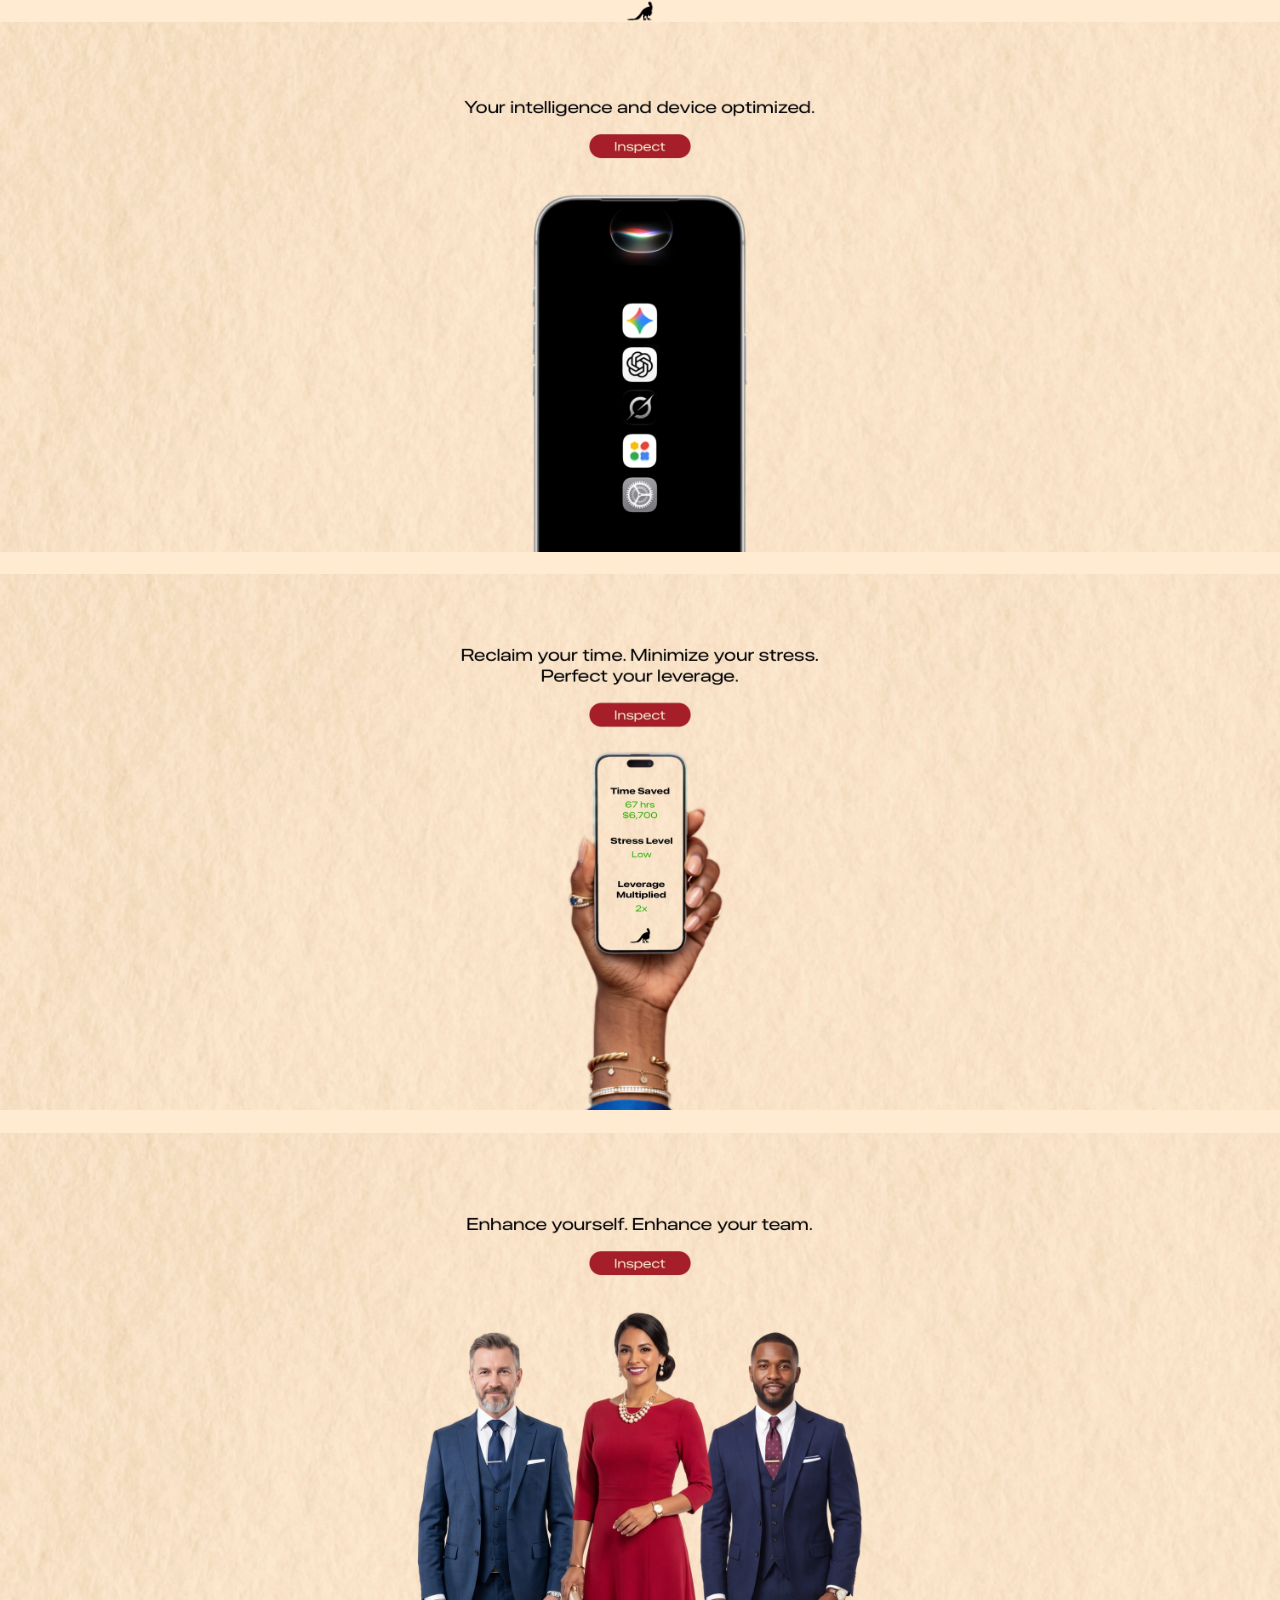
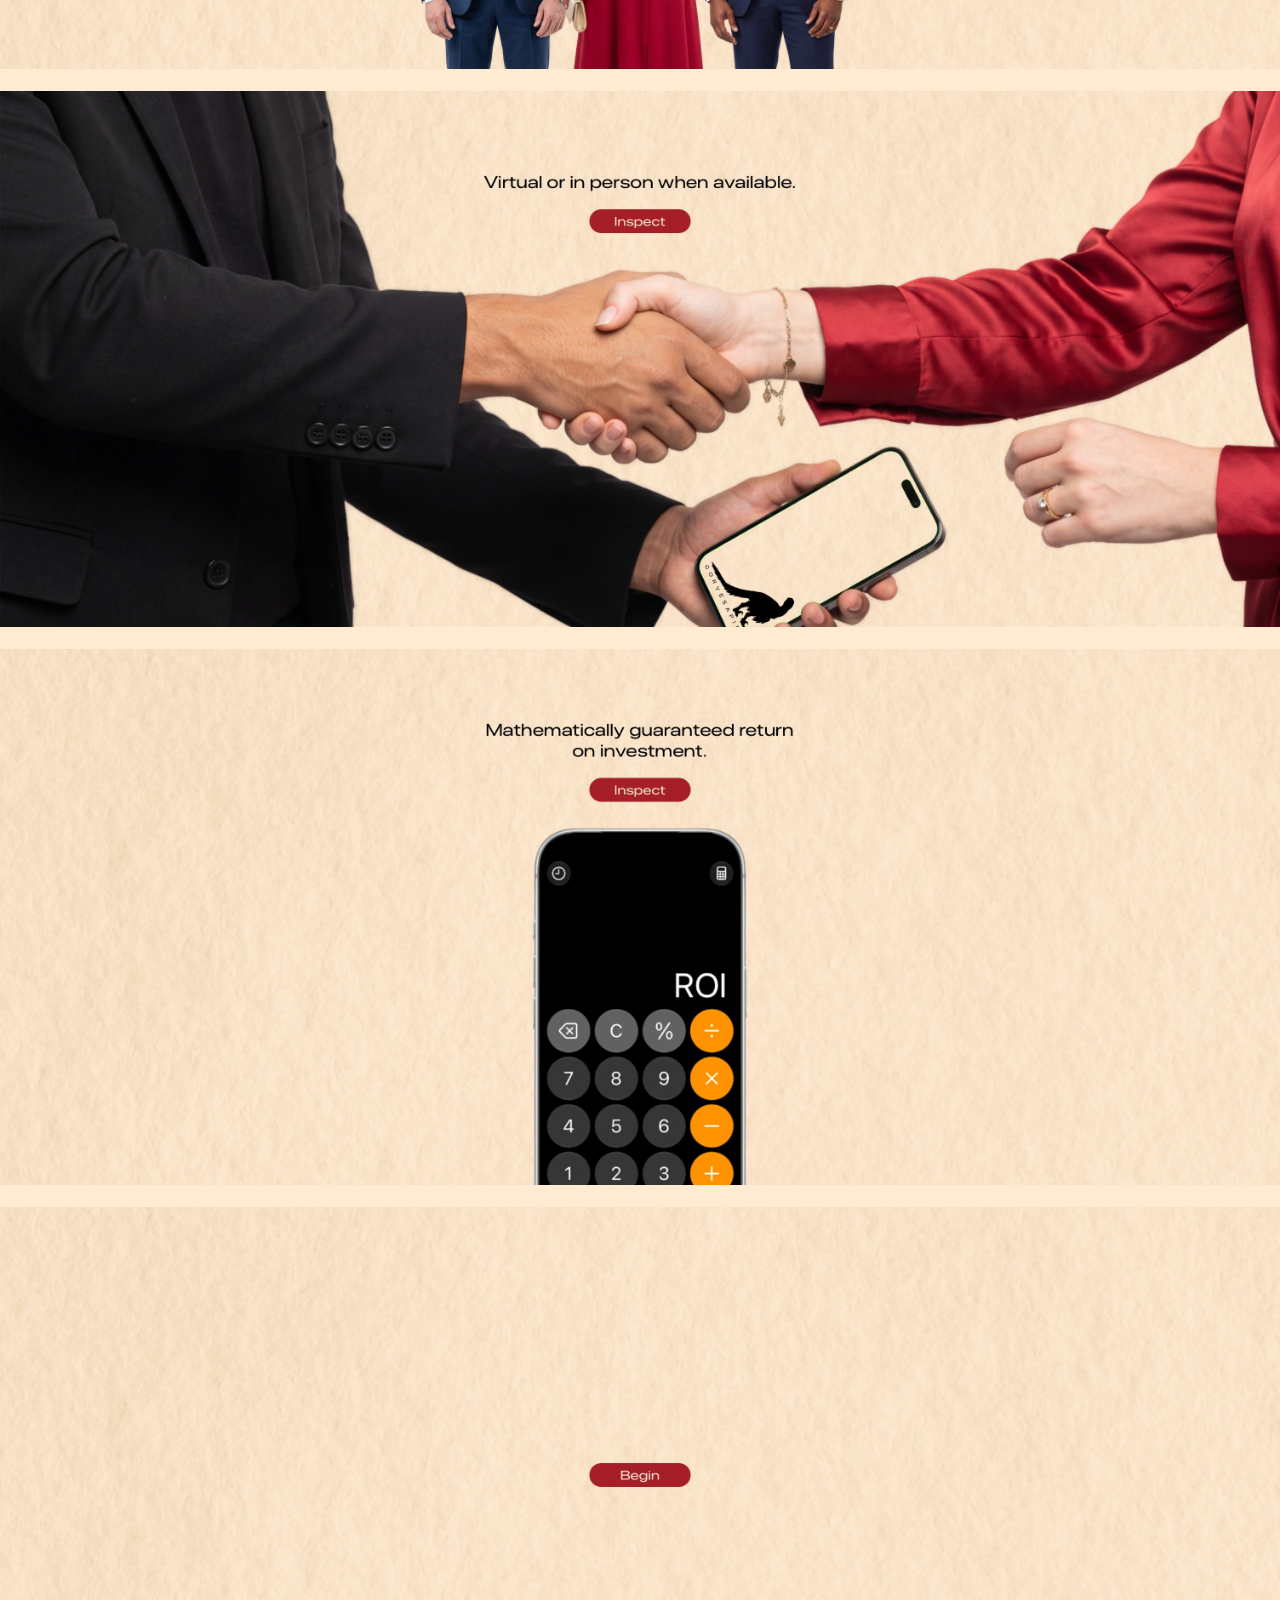
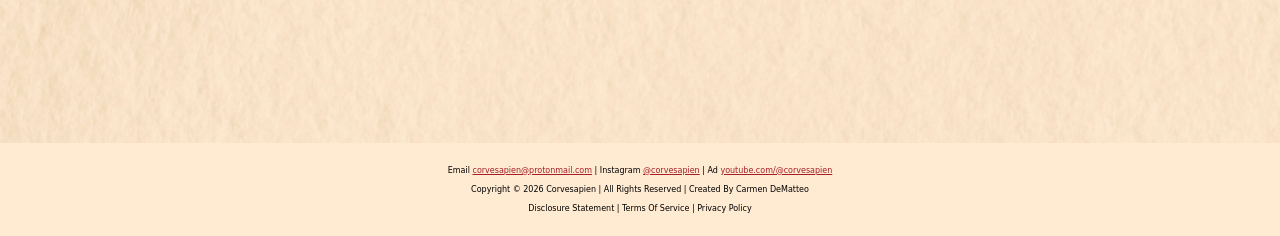
==== commit a9d142c5: "Add files via upload" ====
--- a/index.html
+++ b/index.html
@@ -1,33 +1,33 @@
 <!doctype html>
 <html
   lang="English"
-  data-ws-project="7fe6e9c5-caea-418f-9f6a-69a5fb9a97ce"
-  data-ws-last-published="2026-07-11T19:50:07.579Z"
+  data-ws-project="38b747ee-9ec5-44cf-a5fc-75f0f3fdee04"
+  data-ws-last-published="2026-07-13T00:19:12.666Z"
 >
   <head>
     <link
       rel="stylesheet"
       type="text/css"
-      href="/assets/static/app_generated_index-6937cd5a.DSo3tiWI.css"
+      href="/assets/static/app_generated_index-6937cd5a.C14Wg_hZ.css"
     />
     <meta charset="UTF-8" />
     <meta name="viewport" content="width=device-width,initial-scale=1" />
-    <link rel="icon" href="/assets/Corvesapien_el4jaMRRolwavhy6ypmG1.png" />
+    <link rel="icon" href="/assets/Corvesapien_1_lARmdL-lA8GyIRZwNdbW8.webp" />
     <meta property="og:url" content="https://url/" />
     <meta property="og:title" content="Corvesapien" />
     <meta property="og:type" content="website" />
     <meta property="og:site_name" content="Corvesapien" />
     <meta
       name="description"
-      content="Your intelligence and device optimized. | Reclaim your time. Minimize your stress. Optimize your leverage."
+      content="Your intelligence and device optimized. | Reclaim your time. Minimize your stress. Perfect your leverage."
     />
     <meta
       property="og:description"
-      content="Your intelligence and device optimized. | Reclaim your time. Minimize your stress. Optimize your leverage."
+      content="Your intelligence and device optimized. | Reclaim your time. Minimize your stress. Perfect your leverage."
     />
     <meta
       property="og:image"
-      content="/assets/Corvesapien_YzhqzHXzZdsxW60EmoPpH.jpg"
+      content="/assets/Corvesapien_Fn2FIuAk44opdXbAbjkpl.webp"
     />
     <meta property="twitter:card" content="summary_large_image" />
     <title>Corvesapien</title>
@@ -39,825 +39,800 @@
       }
     </script>
   </head>
-  <body class="w-element c4xhotq ctdwrft">
-    <div
-      class="w-element c1xovs7s c1oi773z col1bqp crwap9h c15d0ovl ce5eg9u c9uef1u cj4po9c cabjumi c8ufm7w"
-    >
-      <a class="w-element cciyshr cmg22ou cqo0lbx" href="#"
-        ><img
-          alt=""
-          width="6016"
-          height="104"
-          src="/assets/HomeC_RJqc-4K38HItq5yxdFLND.jpg"
-          class="w-image c1wabtv9 cj4po9c c17uqev c1t4lhau"
-          sizes="100vw"
-          srcset="
-            /assets/HomeC_RJqc-4K38HItq5yxdFLND.jpg   16w,
-            /assets/HomeC_RJqc-4K38HItq5yxdFLND.jpg   32w,
-            /assets/HomeC_RJqc-4K38HItq5yxdFLND.jpg   48w,
-            /assets/HomeC_RJqc-4K38HItq5yxdFLND.jpg   64w,
-            /assets/HomeC_RJqc-4K38HItq5yxdFLND.jpg   96w,
-            /assets/HomeC_RJqc-4K38HItq5yxdFLND.jpg  128w,
-            /assets/HomeC_RJqc-4K38HItq5yxdFLND.jpg  256w,
-            /assets/HomeC_RJqc-4K38HItq5yxdFLND.jpg  384w,
-            /assets/HomeC_RJqc-4K38HItq5yxdFLND.jpg  640w,
-            /assets/HomeC_RJqc-4K38HItq5yxdFLND.jpg  750w,
-            /assets/HomeC_RJqc-4K38HItq5yxdFLND.jpg  828w,
-            /assets/HomeC_RJqc-4K38HItq5yxdFLND.jpg 1080w,
-            /assets/HomeC_RJqc-4K38HItq5yxdFLND.jpg 1200w,
-            /assets/HomeC_RJqc-4K38HItq5yxdFLND.jpg 1920w,
-            /assets/HomeC_RJqc-4K38HItq5yxdFLND.jpg 2048w,
-            /assets/HomeC_RJqc-4K38HItq5yxdFLND.jpg 3840w
-          "
-          decoding="async"
-          loading="lazy"
-      /></a>
-    </div>
-    <img
-      alt=""
-      width="6016"
-      height="2520"
-      src="/assets/C1_fFo9WDgKhnF8Iywo01TZb.jpg"
-      class="w-image c6mu3t8 cq8aqma c3afw01 c8ufm7w"
-      sizes="100vw"
-      srcset="
-        /assets/C1_fFo9WDgKhnF8Iywo01TZb.jpg   16w,
-        /assets/C1_fFo9WDgKhnF8Iywo01TZb.jpg   32w,
-        /assets/C1_fFo9WDgKhnF8Iywo01TZb.jpg   48w,
-        /assets/C1_fFo9WDgKhnF8Iywo01TZb.jpg   64w,
-        /assets/C1_fFo9WDgKhnF8Iywo01TZb.jpg   96w,
-        /assets/C1_fFo9WDgKhnF8Iywo01TZb.jpg  128w,
-        /assets/C1_fFo9WDgKhnF8Iywo01TZb.jpg  256w,
-        /assets/C1_fFo9WDgKhnF8Iywo01TZb.jpg  384w,
-        /assets/C1_fFo9WDgKhnF8Iywo01TZb.jpg  640w,
-        /assets/C1_fFo9WDgKhnF8Iywo01TZb.jpg  750w,
-        /assets/C1_fFo9WDgKhnF8Iywo01TZb.jpg  828w,
-        /assets/C1_fFo9WDgKhnF8Iywo01TZb.jpg 1080w,
-        /assets/C1_fFo9WDgKhnF8Iywo01TZb.jpg 1200w,
-        /assets/C1_fFo9WDgKhnF8Iywo01TZb.jpg 1920w,
-        /assets/C1_fFo9WDgKhnF8Iywo01TZb.jpg 2048w,
-        /assets/C1_fFo9WDgKhnF8Iywo01TZb.jpg 3840w
-      "
-      decoding="async"
-      loading="lazy"
-    /><img
-      alt=""
-      width="6016"
-      height="104"
-      src="/assets/PaddingC_6OehDo-eAvtX88ZWOh5_c.jpg"
-      class="w-image c8ufm7w"
-      sizes="100vw"
-      srcset="
-        /assets/PaddingC_6OehDo-eAvtX88ZWOh5_c.jpg   16w,
-        /assets/PaddingC_6OehDo-eAvtX88ZWOh5_c.jpg   32w,
-        /assets/PaddingC_6OehDo-eAvtX88ZWOh5_c.jpg   48w,
-        /assets/PaddingC_6OehDo-eAvtX88ZWOh5_c.jpg   64w,
-        /assets/PaddingC_6OehDo-eAvtX88ZWOh5_c.jpg   96w,
-        /assets/PaddingC_6OehDo-eAvtX88ZWOh5_c.jpg  128w,
-        /assets/PaddingC_6OehDo-eAvtX88ZWOh5_c.jpg  256w,
-        /assets/PaddingC_6OehDo-eAvtX88ZWOh5_c.jpg  384w,
-        /assets/PaddingC_6OehDo-eAvtX88ZWOh5_c.jpg  640w,
-        /assets/PaddingC_6OehDo-eAvtX88ZWOh5_c.jpg  750w,
-        /assets/PaddingC_6OehDo-eAvtX88ZWOh5_c.jpg  828w,
-        /assets/PaddingC_6OehDo-eAvtX88ZWOh5_c.jpg 1080w,
-        /assets/PaddingC_6OehDo-eAvtX88ZWOh5_c.jpg 1200w,
-        /assets/PaddingC_6OehDo-eAvtX88ZWOh5_c.jpg 1920w,
-        /assets/PaddingC_6OehDo-eAvtX88ZWOh5_c.jpg 2048w,
-        /assets/PaddingC_6OehDo-eAvtX88ZWOh5_c.jpg 3840w
-      "
-      decoding="async"
-      loading="lazy"
-    /><img
-      alt=""
-      width="6016"
-      height="2520"
-      src="/assets/C2_XAoLjEGexSGDIfb0dfuMg.jpg"
-      class="w-image c8ufm7w"
-      sizes="100vw"
-      srcset="
-        /assets/C2_XAoLjEGexSGDIfb0dfuMg.jpg   16w,
-        /assets/C2_XAoLjEGexSGDIfb0dfuMg.jpg   32w,
-        /assets/C2_XAoLjEGexSGDIfb0dfuMg.jpg   48w,
-        /assets/C2_XAoLjEGexSGDIfb0dfuMg.jpg   64w,
-        /assets/C2_XAoLjEGexSGDIfb0dfuMg.jpg   96w,
-        /assets/C2_XAoLjEGexSGDIfb0dfuMg.jpg  128w,
-        /assets/C2_XAoLjEGexSGDIfb0dfuMg.jpg  256w,
-        /assets/C2_XAoLjEGexSGDIfb0dfuMg.jpg  384w,
-        /assets/C2_XAoLjEGexSGDIfb0dfuMg.jpg  640w,
-        /assets/C2_XAoLjEGexSGDIfb0dfuMg.jpg  750w,
-        /assets/C2_XAoLjEGexSGDIfb0dfuMg.jpg  828w,
-        /assets/C2_XAoLjEGexSGDIfb0dfuMg.jpg 1080w,
-        /assets/C2_XAoLjEGexSGDIfb0dfuMg.jpg 1200w,
-        /assets/C2_XAoLjEGexSGDIfb0dfuMg.jpg 1920w,
-        /assets/C2_XAoLjEGexSGDIfb0dfuMg.jpg 2048w,
-        /assets/C2_XAoLjEGexSGDIfb0dfuMg.jpg 3840w
-      "
-      decoding="async"
-      loading="lazy"
-    /><img
-      alt=""
-      width="6016"
-      height="104"
-      src="/assets/PaddingC_6OehDo-eAvtX88ZWOh5_c.jpg"
-      class="w-image c8ufm7w"
-      sizes="100vw"
-      srcset="
-        /assets/PaddingC_6OehDo-eAvtX88ZWOh5_c.jpg   16w,
-        /assets/PaddingC_6OehDo-eAvtX88ZWOh5_c.jpg   32w,
-        /assets/PaddingC_6OehDo-eAvtX88ZWOh5_c.jpg   48w,
-        /assets/PaddingC_6OehDo-eAvtX88ZWOh5_c.jpg   64w,
-        /assets/PaddingC_6OehDo-eAvtX88ZWOh5_c.jpg   96w,
-        /assets/PaddingC_6OehDo-eAvtX88ZWOh5_c.jpg  128w,
-        /assets/PaddingC_6OehDo-eAvtX88ZWOh5_c.jpg  256w,
-        /assets/PaddingC_6OehDo-eAvtX88ZWOh5_c.jpg  384w,
-        /assets/PaddingC_6OehDo-eAvtX88ZWOh5_c.jpg  640w,
-        /assets/PaddingC_6OehDo-eAvtX88ZWOh5_c.jpg  750w,
-        /assets/PaddingC_6OehDo-eAvtX88ZWOh5_c.jpg  828w,
-        /assets/PaddingC_6OehDo-eAvtX88ZWOh5_c.jpg 1080w,
-        /assets/PaddingC_6OehDo-eAvtX88ZWOh5_c.jpg 1200w,
-        /assets/PaddingC_6OehDo-eAvtX88ZWOh5_c.jpg 1920w,
-        /assets/PaddingC_6OehDo-eAvtX88ZWOh5_c.jpg 2048w,
-        /assets/PaddingC_6OehDo-eAvtX88ZWOh5_c.jpg 3840w
-      "
-      decoding="async"
-      loading="lazy"
-    /><img
-      alt=""
-      width="6016"
-      height="2520"
-      src="/assets/C3_R8LYGn6z1jOZeXKTpU5-j.jpg"
-      class="w-image c8ufm7w"
-      sizes="100vw"
-      srcset="
-        /assets/C3_R8LYGn6z1jOZeXKTpU5-j.jpg   16w,
-        /assets/C3_R8LYGn6z1jOZeXKTpU5-j.jpg   32w,
-        /assets/C3_R8LYGn6z1jOZeXKTpU5-j.jpg   48w,
-        /assets/C3_R8LYGn6z1jOZeXKTpU5-j.jpg   64w,
-        /assets/C3_R8LYGn6z1jOZeXKTpU5-j.jpg   96w,
-        /assets/C3_R8LYGn6z1jOZeXKTpU5-j.jpg  128w,
-        /assets/C3_R8LYGn6z1jOZeXKTpU5-j.jpg  256w,
-        /assets/C3_R8LYGn6z1jOZeXKTpU5-j.jpg  384w,
-        /assets/C3_R8LYGn6z1jOZeXKTpU5-j.jpg  640w,
-        /assets/C3_R8LYGn6z1jOZeXKTpU5-j.jpg  750w,
-        /assets/C3_R8LYGn6z1jOZeXKTpU5-j.jpg  828w,
-        /assets/C3_R8LYGn6z1jOZeXKTpU5-j.jpg 1080w,
-        /assets/C3_R8LYGn6z1jOZeXKTpU5-j.jpg 1200w,
-        /assets/C3_R8LYGn6z1jOZeXKTpU5-j.jpg 1920w,
-        /assets/C3_R8LYGn6z1jOZeXKTpU5-j.jpg 2048w,
-        /assets/C3_R8LYGn6z1jOZeXKTpU5-j.jpg 3840w
-      "
-      decoding="async"
-      loading="lazy"
-    /><img
-      alt=""
-      width="6016"
-      height="104"
-      src="/assets/PaddingC_6OehDo-eAvtX88ZWOh5_c.jpg"
-      class="w-image c8ufm7w"
-      sizes="100vw"
-      srcset="
-        /assets/PaddingC_6OehDo-eAvtX88ZWOh5_c.jpg   16w,
-        /assets/PaddingC_6OehDo-eAvtX88ZWOh5_c.jpg   32w,
-        /assets/PaddingC_6OehDo-eAvtX88ZWOh5_c.jpg   48w,
-        /assets/PaddingC_6OehDo-eAvtX88ZWOh5_c.jpg   64w,
-        /assets/PaddingC_6OehDo-eAvtX88ZWOh5_c.jpg   96w,
-        /assets/PaddingC_6OehDo-eAvtX88ZWOh5_c.jpg  128w,
-        /assets/PaddingC_6OehDo-eAvtX88ZWOh5_c.jpg  256w,
-        /assets/PaddingC_6OehDo-eAvtX88ZWOh5_c.jpg  384w,
-        /assets/PaddingC_6OehDo-eAvtX88ZWOh5_c.jpg  640w,
-        /assets/PaddingC_6OehDo-eAvtX88ZWOh5_c.jpg  750w,
-        /assets/PaddingC_6OehDo-eAvtX88ZWOh5_c.jpg  828w,
-        /assets/PaddingC_6OehDo-eAvtX88ZWOh5_c.jpg 1080w,
-        /assets/PaddingC_6OehDo-eAvtX88ZWOh5_c.jpg 1200w,
-        /assets/PaddingC_6OehDo-eAvtX88ZWOh5_c.jpg 1920w,
-        /assets/PaddingC_6OehDo-eAvtX88ZWOh5_c.jpg 2048w,
-        /assets/PaddingC_6OehDo-eAvtX88ZWOh5_c.jpg 3840w
-      "
-      decoding="async"
-      loading="lazy"
-    /><img
-      alt=""
-      width="6016"
-      height="2520"
-      src="/assets/C4_tEfaMOSVGTSLk4EsctjJQ.jpg"
-      class="w-image c8ufm7w"
-      sizes="100vw"
-      srcset="
-        /assets/C4_tEfaMOSVGTSLk4EsctjJQ.jpg   16w,
-        /assets/C4_tEfaMOSVGTSLk4EsctjJQ.jpg   32w,
-        /assets/C4_tEfaMOSVGTSLk4EsctjJQ.jpg   48w,
-        /assets/C4_tEfaMOSVGTSLk4EsctjJQ.jpg   64w,
-        /assets/C4_tEfaMOSVGTSLk4EsctjJQ.jpg   96w,
-        /assets/C4_tEfaMOSVGTSLk4EsctjJQ.jpg  128w,
-        /assets/C4_tEfaMOSVGTSLk4EsctjJQ.jpg  256w,
-        /assets/C4_tEfaMOSVGTSLk4EsctjJQ.jpg  384w,
-        /assets/C4_tEfaMOSVGTSLk4EsctjJQ.jpg  640w,
-        /assets/C4_tEfaMOSVGTSLk4EsctjJQ.jpg  750w,
-        /assets/C4_tEfaMOSVGTSLk4EsctjJQ.jpg  828w,
-        /assets/C4_tEfaMOSVGTSLk4EsctjJQ.jpg 1080w,
-        /assets/C4_tEfaMOSVGTSLk4EsctjJQ.jpg 1200w,
-        /assets/C4_tEfaMOSVGTSLk4EsctjJQ.jpg 1920w,
-        /assets/C4_tEfaMOSVGTSLk4EsctjJQ.jpg 2048w,
-        /assets/C4_tEfaMOSVGTSLk4EsctjJQ.jpg 3840w
-      "
-      decoding="async"
-      loading="lazy"
-    /><img
-      alt=""
-      width="6016"
-      height="104"
-      src="/assets/PaddingC_6OehDo-eAvtX88ZWOh5_c.jpg"
-      class="w-image c8ufm7w"
-      sizes="100vw"
-      srcset="
-        /assets/PaddingC_6OehDo-eAvtX88ZWOh5_c.jpg   16w,
-        /assets/PaddingC_6OehDo-eAvtX88ZWOh5_c.jpg   32w,
-        /assets/PaddingC_6OehDo-eAvtX88ZWOh5_c.jpg   48w,
-        /assets/PaddingC_6OehDo-eAvtX88ZWOh5_c.jpg   64w,
-        /assets/PaddingC_6OehDo-eAvtX88ZWOh5_c.jpg   96w,
-        /assets/PaddingC_6OehDo-eAvtX88ZWOh5_c.jpg  128w,
-        /assets/PaddingC_6OehDo-eAvtX88ZWOh5_c.jpg  256w,
-        /assets/PaddingC_6OehDo-eAvtX88ZWOh5_c.jpg  384w,
-        /assets/PaddingC_6OehDo-eAvtX88ZWOh5_c.jpg  640w,
-        /assets/PaddingC_6OehDo-eAvtX88ZWOh5_c.jpg  750w,
-        /assets/PaddingC_6OehDo-eAvtX88ZWOh5_c.jpg  828w,
-        /assets/PaddingC_6OehDo-eAvtX88ZWOh5_c.jpg 1080w,
-        /assets/PaddingC_6OehDo-eAvtX88ZWOh5_c.jpg 1200w,
-        /assets/PaddingC_6OehDo-eAvtX88ZWOh5_c.jpg 1920w,
-        /assets/PaddingC_6OehDo-eAvtX88ZWOh5_c.jpg 2048w,
-        /assets/PaddingC_6OehDo-eAvtX88ZWOh5_c.jpg 3840w
-      "
-      decoding="async"
-      loading="lazy"
-    /><img
-      alt=""
-      width="6016"
-      height="2520"
-      src="/assets/C5_sZrtoC05rUHAbSy8v0g1t.jpg"
-      class="w-image c8ufm7w"
-      sizes="100vw"
-      srcset="
-        /assets/C5_sZrtoC05rUHAbSy8v0g1t.jpg   16w,
-        /assets/C5_sZrtoC05rUHAbSy8v0g1t.jpg   32w,
-        /assets/C5_sZrtoC05rUHAbSy8v0g1t.jpg   48w,
-        /assets/C5_sZrtoC05rUHAbSy8v0g1t.jpg   64w,
-        /assets/C5_sZrtoC05rUHAbSy8v0g1t.jpg   96w,
-        /assets/C5_sZrtoC05rUHAbSy8v0g1t.jpg  128w,
-        /assets/C5_sZrtoC05rUHAbSy8v0g1t.jpg  256w,
-        /assets/C5_sZrtoC05rUHAbSy8v0g1t.jpg  384w,
-        /assets/C5_sZrtoC05rUHAbSy8v0g1t.jpg  640w,
-        /assets/C5_sZrtoC05rUHAbSy8v0g1t.jpg  750w,
-        /assets/C5_sZrtoC05rUHAbSy8v0g1t.jpg  828w,
-        /assets/C5_sZrtoC05rUHAbSy8v0g1t.jpg 1080w,
-        /assets/C5_sZrtoC05rUHAbSy8v0g1t.jpg 1200w,
-        /assets/C5_sZrtoC05rUHAbSy8v0g1t.jpg 1920w,
-        /assets/C5_sZrtoC05rUHAbSy8v0g1t.jpg 2048w,
-        /assets/C5_sZrtoC05rUHAbSy8v0g1t.jpg 3840w
-      "
-      decoding="async"
-      loading="lazy"
-    /><img
-      alt=""
-      width="6016"
-      height="104"
-      src="/assets/PaddingC_6OehDo-eAvtX88ZWOh5_c.jpg"
-      class="w-image c8ufm7w"
-      sizes="100vw"
-      srcset="
-        /assets/PaddingC_6OehDo-eAvtX88ZWOh5_c.jpg   16w,
-        /assets/PaddingC_6OehDo-eAvtX88ZWOh5_c.jpg   32w,
-        /assets/PaddingC_6OehDo-eAvtX88ZWOh5_c.jpg   48w,
-        /assets/PaddingC_6OehDo-eAvtX88ZWOh5_c.jpg   64w,
-        /assets/PaddingC_6OehDo-eAvtX88ZWOh5_c.jpg   96w,
-        /assets/PaddingC_6OehDo-eAvtX88ZWOh5_c.jpg  128w,
-        /assets/PaddingC_6OehDo-eAvtX88ZWOh5_c.jpg  256w,
-        /assets/PaddingC_6OehDo-eAvtX88ZWOh5_c.jpg  384w,
-        /assets/PaddingC_6OehDo-eAvtX88ZWOh5_c.jpg  640w,
-        /assets/PaddingC_6OehDo-eAvtX88ZWOh5_c.jpg  750w,
-        /assets/PaddingC_6OehDo-eAvtX88ZWOh5_c.jpg  828w,
-        /assets/PaddingC_6OehDo-eAvtX88ZWOh5_c.jpg 1080w,
-        /assets/PaddingC_6OehDo-eAvtX88ZWOh5_c.jpg 1200w,
-        /assets/PaddingC_6OehDo-eAvtX88ZWOh5_c.jpg 1920w,
-        /assets/PaddingC_6OehDo-eAvtX88ZWOh5_c.jpg 2048w,
-        /assets/PaddingC_6OehDo-eAvtX88ZWOh5_c.jpg 3840w
-      "
-      decoding="async"
-      loading="lazy"
-    /><img
-      alt=""
-      width="6016"
-      height="2520"
-      src="/assets/C6_gGgOuGGPPNLx5l7FmfjmZ.jpg"
-      class="w-image c8ufm7w"
-      sizes="100vw"
-      srcset="
-        /assets/C6_gGgOuGGPPNLx5l7FmfjmZ.jpg   16w,
-        /assets/C6_gGgOuGGPPNLx5l7FmfjmZ.jpg   32w,
-        /assets/C6_gGgOuGGPPNLx5l7FmfjmZ.jpg   48w,
-        /assets/C6_gGgOuGGPPNLx5l7FmfjmZ.jpg   64w,
-        /assets/C6_gGgOuGGPPNLx5l7FmfjmZ.jpg   96w,
-        /assets/C6_gGgOuGGPPNLx5l7FmfjmZ.jpg  128w,
-        /assets/C6_gGgOuGGPPNLx5l7FmfjmZ.jpg  256w,
-        /assets/C6_gGgOuGGPPNLx5l7FmfjmZ.jpg  384w,
-        /assets/C6_gGgOuGGPPNLx5l7FmfjmZ.jpg  640w,
-        /assets/C6_gGgOuGGPPNLx5l7FmfjmZ.jpg  750w,
-        /assets/C6_gGgOuGGPPNLx5l7FmfjmZ.jpg  828w,
-        /assets/C6_gGgOuGGPPNLx5l7FmfjmZ.jpg 1080w,
-        /assets/C6_gGgOuGGPPNLx5l7FmfjmZ.jpg 1200w,
-        /assets/C6_gGgOuGGPPNLx5l7FmfjmZ.jpg 1920w,
-        /assets/C6_gGgOuGGPPNLx5l7FmfjmZ.jpg 2048w,
-        /assets/C6_gGgOuGGPPNLx5l7FmfjmZ.jpg 3840w
-      "
-      decoding="async"
-      loading="lazy"
-    /><img
-      alt=""
-      width="6016"
-      height="104"
-      src="/assets/PaddingC_6OehDo-eAvtX88ZWOh5_c.jpg"
-      class="w-image c8ufm7w"
-      sizes="100vw"
-      srcset="
-        /assets/PaddingC_6OehDo-eAvtX88ZWOh5_c.jpg   16w,
-        /assets/PaddingC_6OehDo-eAvtX88ZWOh5_c.jpg   32w,
-        /assets/PaddingC_6OehDo-eAvtX88ZWOh5_c.jpg   48w,
-        /assets/PaddingC_6OehDo-eAvtX88ZWOh5_c.jpg   64w,
-        /assets/PaddingC_6OehDo-eAvtX88ZWOh5_c.jpg   96w,
-        /assets/PaddingC_6OehDo-eAvtX88ZWOh5_c.jpg  128w,
-        /assets/PaddingC_6OehDo-eAvtX88ZWOh5_c.jpg  256w,
-        /assets/PaddingC_6OehDo-eAvtX88ZWOh5_c.jpg  384w,
-        /assets/PaddingC_6OehDo-eAvtX88ZWOh5_c.jpg  640w,
-        /assets/PaddingC_6OehDo-eAvtX88ZWOh5_c.jpg  750w,
-        /assets/PaddingC_6OehDo-eAvtX88ZWOh5_c.jpg  828w,
-        /assets/PaddingC_6OehDo-eAvtX88ZWOh5_c.jpg 1080w,
-        /assets/PaddingC_6OehDo-eAvtX88ZWOh5_c.jpg 1200w,
-        /assets/PaddingC_6OehDo-eAvtX88ZWOh5_c.jpg 1920w,
-        /assets/PaddingC_6OehDo-eAvtX88ZWOh5_c.jpg 2048w,
-        /assets/PaddingC_6OehDo-eAvtX88ZWOh5_c.jpg 3840w
+  <body class="w-element c60x1g6">
+    <a href="https://corvesapien.com/" class="w-element c100ujz5"
+      ><img
+        alt=""
+        width="3008"
+        height="52"
+        src="/assets/HeaderC_a4AGUNz1L4tDKP_OWylyB.webp"
+        class="w-image c6iej74 c1lsie0v c141naje c4va0eq"
+        sizes="100vw"
+        srcset="
+          /assets/HeaderC_a4AGUNz1L4tDKP_OWylyB.webp   16w,
+          /assets/HeaderC_a4AGUNz1L4tDKP_OWylyB.webp   32w,
+          /assets/HeaderC_a4AGUNz1L4tDKP_OWylyB.webp   48w,
+          /assets/HeaderC_a4AGUNz1L4tDKP_OWylyB.webp   64w,
+          /assets/HeaderC_a4AGUNz1L4tDKP_OWylyB.webp   96w,
+          /assets/HeaderC_a4AGUNz1L4tDKP_OWylyB.webp  128w,
+          /assets/HeaderC_a4AGUNz1L4tDKP_OWylyB.webp  256w,
+          /assets/HeaderC_a4AGUNz1L4tDKP_OWylyB.webp  384w,
+          /assets/HeaderC_a4AGUNz1L4tDKP_OWylyB.webp  640w,
+          /assets/HeaderC_a4AGUNz1L4tDKP_OWylyB.webp  750w,
+          /assets/HeaderC_a4AGUNz1L4tDKP_OWylyB.webp  828w,
+          /assets/HeaderC_a4AGUNz1L4tDKP_OWylyB.webp 1080w,
+          /assets/HeaderC_a4AGUNz1L4tDKP_OWylyB.webp 1200w,
+          /assets/HeaderC_a4AGUNz1L4tDKP_OWylyB.webp 1920w,
+          /assets/HeaderC_a4AGUNz1L4tDKP_OWylyB.webp 2048w,
+          /assets/HeaderC_a4AGUNz1L4tDKP_OWylyB.webp 3840w
+        "
+        decoding="async"
+        loading="lazy" /></a
+    ><img
+      alt=""
+      width="3008"
+      height="1260"
+      src="/assets/C1_aTy2FGTAZ7YaEj-Ai2vJP.webp"
+      class="w-image c1bfse99 cuql7ow c1mzwkz6 c100ujz5"
+      sizes="100vw"
+      srcset="
+        /assets/C1_aTy2FGTAZ7YaEj-Ai2vJP.webp   16w,
+        /assets/C1_aTy2FGTAZ7YaEj-Ai2vJP.webp   32w,
+        /assets/C1_aTy2FGTAZ7YaEj-Ai2vJP.webp   48w,
+        /assets/C1_aTy2FGTAZ7YaEj-Ai2vJP.webp   64w,
+        /assets/C1_aTy2FGTAZ7YaEj-Ai2vJP.webp   96w,
+        /assets/C1_aTy2FGTAZ7YaEj-Ai2vJP.webp  128w,
+        /assets/C1_aTy2FGTAZ7YaEj-Ai2vJP.webp  256w,
+        /assets/C1_aTy2FGTAZ7YaEj-Ai2vJP.webp  384w,
+        /assets/C1_aTy2FGTAZ7YaEj-Ai2vJP.webp  640w,
+        /assets/C1_aTy2FGTAZ7YaEj-Ai2vJP.webp  750w,
+        /assets/C1_aTy2FGTAZ7YaEj-Ai2vJP.webp  828w,
+        /assets/C1_aTy2FGTAZ7YaEj-Ai2vJP.webp 1080w,
+        /assets/C1_aTy2FGTAZ7YaEj-Ai2vJP.webp 1200w,
+        /assets/C1_aTy2FGTAZ7YaEj-Ai2vJP.webp 1920w,
+        /assets/C1_aTy2FGTAZ7YaEj-Ai2vJP.webp 2048w,
+        /assets/C1_aTy2FGTAZ7YaEj-Ai2vJP.webp 3840w
+      "
+      decoding="async"
+      loading="lazy"
+    /><img
+      alt=""
+      width="3008"
+      height="52"
+      src="/assets/PaddingC_CQWX5rNpB0m8wkiJXCQ3V.webp"
+      class="w-image c100ujz5"
+      sizes="100vw"
+      srcset="
+        /assets/PaddingC_CQWX5rNpB0m8wkiJXCQ3V.webp   16w,
+        /assets/PaddingC_CQWX5rNpB0m8wkiJXCQ3V.webp   32w,
+        /assets/PaddingC_CQWX5rNpB0m8wkiJXCQ3V.webp   48w,
+        /assets/PaddingC_CQWX5rNpB0m8wkiJXCQ3V.webp   64w,
+        /assets/PaddingC_CQWX5rNpB0m8wkiJXCQ3V.webp   96w,
+        /assets/PaddingC_CQWX5rNpB0m8wkiJXCQ3V.webp  128w,
+        /assets/PaddingC_CQWX5rNpB0m8wkiJXCQ3V.webp  256w,
+        /assets/PaddingC_CQWX5rNpB0m8wkiJXCQ3V.webp  384w,
+        /assets/PaddingC_CQWX5rNpB0m8wkiJXCQ3V.webp  640w,
+        /assets/PaddingC_CQWX5rNpB0m8wkiJXCQ3V.webp  750w,
+        /assets/PaddingC_CQWX5rNpB0m8wkiJXCQ3V.webp  828w,
+        /assets/PaddingC_CQWX5rNpB0m8wkiJXCQ3V.webp 1080w,
+        /assets/PaddingC_CQWX5rNpB0m8wkiJXCQ3V.webp 1200w,
+        /assets/PaddingC_CQWX5rNpB0m8wkiJXCQ3V.webp 1920w,
+        /assets/PaddingC_CQWX5rNpB0m8wkiJXCQ3V.webp 2048w,
+        /assets/PaddingC_CQWX5rNpB0m8wkiJXCQ3V.webp 3840w
+      "
+      decoding="async"
+      loading="lazy"
+    /><img
+      alt=""
+      width="3008"
+      height="1260"
+      src="/assets/C2_1mwhIOLB7FCIK2zmYPQcf.webp"
+      class="w-image c100ujz5"
+      sizes="100vw"
+      srcset="
+        /assets/C2_1mwhIOLB7FCIK2zmYPQcf.webp   16w,
+        /assets/C2_1mwhIOLB7FCIK2zmYPQcf.webp   32w,
+        /assets/C2_1mwhIOLB7FCIK2zmYPQcf.webp   48w,
+        /assets/C2_1mwhIOLB7FCIK2zmYPQcf.webp   64w,
+        /assets/C2_1mwhIOLB7FCIK2zmYPQcf.webp   96w,
+        /assets/C2_1mwhIOLB7FCIK2zmYPQcf.webp  128w,
+        /assets/C2_1mwhIOLB7FCIK2zmYPQcf.webp  256w,
+        /assets/C2_1mwhIOLB7FCIK2zmYPQcf.webp  384w,
+        /assets/C2_1mwhIOLB7FCIK2zmYPQcf.webp  640w,
+        /assets/C2_1mwhIOLB7FCIK2zmYPQcf.webp  750w,
+        /assets/C2_1mwhIOLB7FCIK2zmYPQcf.webp  828w,
+        /assets/C2_1mwhIOLB7FCIK2zmYPQcf.webp 1080w,
+        /assets/C2_1mwhIOLB7FCIK2zmYPQcf.webp 1200w,
+        /assets/C2_1mwhIOLB7FCIK2zmYPQcf.webp 1920w,
+        /assets/C2_1mwhIOLB7FCIK2zmYPQcf.webp 2048w,
+        /assets/C2_1mwhIOLB7FCIK2zmYPQcf.webp 3840w
+      "
+      decoding="async"
+      loading="lazy"
+    /><img
+      alt=""
+      width="3008"
+      height="52"
+      src="/assets/PaddingC_CQWX5rNpB0m8wkiJXCQ3V.webp"
+      class="w-image c100ujz5"
+      sizes="100vw"
+      srcset="
+        /assets/PaddingC_CQWX5rNpB0m8wkiJXCQ3V.webp   16w,
+        /assets/PaddingC_CQWX5rNpB0m8wkiJXCQ3V.webp   32w,
+        /assets/PaddingC_CQWX5rNpB0m8wkiJXCQ3V.webp   48w,
+        /assets/PaddingC_CQWX5rNpB0m8wkiJXCQ3V.webp   64w,
+        /assets/PaddingC_CQWX5rNpB0m8wkiJXCQ3V.webp   96w,
+        /assets/PaddingC_CQWX5rNpB0m8wkiJXCQ3V.webp  128w,
+        /assets/PaddingC_CQWX5rNpB0m8wkiJXCQ3V.webp  256w,
+        /assets/PaddingC_CQWX5rNpB0m8wkiJXCQ3V.webp  384w,
+        /assets/PaddingC_CQWX5rNpB0m8wkiJXCQ3V.webp  640w,
+        /assets/PaddingC_CQWX5rNpB0m8wkiJXCQ3V.webp  750w,
+        /assets/PaddingC_CQWX5rNpB0m8wkiJXCQ3V.webp  828w,
+        /assets/PaddingC_CQWX5rNpB0m8wkiJXCQ3V.webp 1080w,
+        /assets/PaddingC_CQWX5rNpB0m8wkiJXCQ3V.webp 1200w,
+        /assets/PaddingC_CQWX5rNpB0m8wkiJXCQ3V.webp 1920w,
+        /assets/PaddingC_CQWX5rNpB0m8wkiJXCQ3V.webp 2048w,
+        /assets/PaddingC_CQWX5rNpB0m8wkiJXCQ3V.webp 3840w
+      "
+      decoding="async"
+      loading="lazy"
+    /><img
+      alt=""
+      width="3008"
+      height="1260"
+      src="/assets/C3_mzCpp7tPh-P23OIhcdBZr.webp"
+      class="w-image c100ujz5"
+      sizes="100vw"
+      srcset="
+        /assets/C3_mzCpp7tPh-P23OIhcdBZr.webp   16w,
+        /assets/C3_mzCpp7tPh-P23OIhcdBZr.webp   32w,
+        /assets/C3_mzCpp7tPh-P23OIhcdBZr.webp   48w,
+        /assets/C3_mzCpp7tPh-P23OIhcdBZr.webp   64w,
+        /assets/C3_mzCpp7tPh-P23OIhcdBZr.webp   96w,
+        /assets/C3_mzCpp7tPh-P23OIhcdBZr.webp  128w,
+        /assets/C3_mzCpp7tPh-P23OIhcdBZr.webp  256w,
+        /assets/C3_mzCpp7tPh-P23OIhcdBZr.webp  384w,
+        /assets/C3_mzCpp7tPh-P23OIhcdBZr.webp  640w,
+        /assets/C3_mzCpp7tPh-P23OIhcdBZr.webp  750w,
+        /assets/C3_mzCpp7tPh-P23OIhcdBZr.webp  828w,
+        /assets/C3_mzCpp7tPh-P23OIhcdBZr.webp 1080w,
+        /assets/C3_mzCpp7tPh-P23OIhcdBZr.webp 1200w,
+        /assets/C3_mzCpp7tPh-P23OIhcdBZr.webp 1920w,
+        /assets/C3_mzCpp7tPh-P23OIhcdBZr.webp 2048w,
+        /assets/C3_mzCpp7tPh-P23OIhcdBZr.webp 3840w
+      "
+      decoding="async"
+      loading="lazy"
+    /><img
+      alt=""
+      width="3008"
+      height="52"
+      src="/assets/PaddingC_CQWX5rNpB0m8wkiJXCQ3V.webp"
+      class="w-image c100ujz5"
+      sizes="100vw"
+      srcset="
+        /assets/PaddingC_CQWX5rNpB0m8wkiJXCQ3V.webp   16w,
+        /assets/PaddingC_CQWX5rNpB0m8wkiJXCQ3V.webp   32w,
+        /assets/PaddingC_CQWX5rNpB0m8wkiJXCQ3V.webp   48w,
+        /assets/PaddingC_CQWX5rNpB0m8wkiJXCQ3V.webp   64w,
+        /assets/PaddingC_CQWX5rNpB0m8wkiJXCQ3V.webp   96w,
+        /assets/PaddingC_CQWX5rNpB0m8wkiJXCQ3V.webp  128w,
+        /assets/PaddingC_CQWX5rNpB0m8wkiJXCQ3V.webp  256w,
+        /assets/PaddingC_CQWX5rNpB0m8wkiJXCQ3V.webp  384w,
+        /assets/PaddingC_CQWX5rNpB0m8wkiJXCQ3V.webp  640w,
+        /assets/PaddingC_CQWX5rNpB0m8wkiJXCQ3V.webp  750w,
+        /assets/PaddingC_CQWX5rNpB0m8wkiJXCQ3V.webp  828w,
+        /assets/PaddingC_CQWX5rNpB0m8wkiJXCQ3V.webp 1080w,
+        /assets/PaddingC_CQWX5rNpB0m8wkiJXCQ3V.webp 1200w,
+        /assets/PaddingC_CQWX5rNpB0m8wkiJXCQ3V.webp 1920w,
+        /assets/PaddingC_CQWX5rNpB0m8wkiJXCQ3V.webp 2048w,
+        /assets/PaddingC_CQWX5rNpB0m8wkiJXCQ3V.webp 3840w
+      "
+      decoding="async"
+      loading="lazy"
+    /><img
+      alt=""
+      width="3008"
+      height="1260"
+      src="/assets/C4_dbqlDGhbQy8STc6WfX8z-.webp"
+      class="w-image c100ujz5"
+      sizes="100vw"
+      srcset="
+        /assets/C4_dbqlDGhbQy8STc6WfX8z-.webp   16w,
+        /assets/C4_dbqlDGhbQy8STc6WfX8z-.webp   32w,
+        /assets/C4_dbqlDGhbQy8STc6WfX8z-.webp   48w,
+        /assets/C4_dbqlDGhbQy8STc6WfX8z-.webp   64w,
+        /assets/C4_dbqlDGhbQy8STc6WfX8z-.webp   96w,
+        /assets/C4_dbqlDGhbQy8STc6WfX8z-.webp  128w,
+        /assets/C4_dbqlDGhbQy8STc6WfX8z-.webp  256w,
+        /assets/C4_dbqlDGhbQy8STc6WfX8z-.webp  384w,
+        /assets/C4_dbqlDGhbQy8STc6WfX8z-.webp  640w,
+        /assets/C4_dbqlDGhbQy8STc6WfX8z-.webp  750w,
+        /assets/C4_dbqlDGhbQy8STc6WfX8z-.webp  828w,
+        /assets/C4_dbqlDGhbQy8STc6WfX8z-.webp 1080w,
+        /assets/C4_dbqlDGhbQy8STc6WfX8z-.webp 1200w,
+        /assets/C4_dbqlDGhbQy8STc6WfX8z-.webp 1920w,
+        /assets/C4_dbqlDGhbQy8STc6WfX8z-.webp 2048w,
+        /assets/C4_dbqlDGhbQy8STc6WfX8z-.webp 3840w
+      "
+      decoding="async"
+      loading="lazy"
+    /><img
+      alt=""
+      width="3008"
+      height="52"
+      src="/assets/PaddingC_CQWX5rNpB0m8wkiJXCQ3V.webp"
+      class="w-image c100ujz5"
+      sizes="100vw"
+      srcset="
+        /assets/PaddingC_CQWX5rNpB0m8wkiJXCQ3V.webp   16w,
+        /assets/PaddingC_CQWX5rNpB0m8wkiJXCQ3V.webp   32w,
+        /assets/PaddingC_CQWX5rNpB0m8wkiJXCQ3V.webp   48w,
+        /assets/PaddingC_CQWX5rNpB0m8wkiJXCQ3V.webp   64w,
+        /assets/PaddingC_CQWX5rNpB0m8wkiJXCQ3V.webp   96w,
+        /assets/PaddingC_CQWX5rNpB0m8wkiJXCQ3V.webp  128w,
+        /assets/PaddingC_CQWX5rNpB0m8wkiJXCQ3V.webp  256w,
+        /assets/PaddingC_CQWX5rNpB0m8wkiJXCQ3V.webp  384w,
+        /assets/PaddingC_CQWX5rNpB0m8wkiJXCQ3V.webp  640w,
+        /assets/PaddingC_CQWX5rNpB0m8wkiJXCQ3V.webp  750w,
+        /assets/PaddingC_CQWX5rNpB0m8wkiJXCQ3V.webp  828w,
+        /assets/PaddingC_CQWX5rNpB0m8wkiJXCQ3V.webp 1080w,
+        /assets/PaddingC_CQWX5rNpB0m8wkiJXCQ3V.webp 1200w,
+        /assets/PaddingC_CQWX5rNpB0m8wkiJXCQ3V.webp 1920w,
+        /assets/PaddingC_CQWX5rNpB0m8wkiJXCQ3V.webp 2048w,
+        /assets/PaddingC_CQWX5rNpB0m8wkiJXCQ3V.webp 3840w
+      "
+      decoding="async"
+      loading="lazy"
+    /><img
+      alt=""
+      width="3008"
+      height="1260"
+      src="/assets/C5_YRKzTJkv49jDK5zhsqtU7.webp"
+      class="w-image c100ujz5"
+      sizes="100vw"
+      srcset="
+        /assets/C5_YRKzTJkv49jDK5zhsqtU7.webp   16w,
+        /assets/C5_YRKzTJkv49jDK5zhsqtU7.webp   32w,
+        /assets/C5_YRKzTJkv49jDK5zhsqtU7.webp   48w,
+        /assets/C5_YRKzTJkv49jDK5zhsqtU7.webp   64w,
+        /assets/C5_YRKzTJkv49jDK5zhsqtU7.webp   96w,
+        /assets/C5_YRKzTJkv49jDK5zhsqtU7.webp  128w,
+        /assets/C5_YRKzTJkv49jDK5zhsqtU7.webp  256w,
+        /assets/C5_YRKzTJkv49jDK5zhsqtU7.webp  384w,
+        /assets/C5_YRKzTJkv49jDK5zhsqtU7.webp  640w,
+        /assets/C5_YRKzTJkv49jDK5zhsqtU7.webp  750w,
+        /assets/C5_YRKzTJkv49jDK5zhsqtU7.webp  828w,
+        /assets/C5_YRKzTJkv49jDK5zhsqtU7.webp 1080w,
+        /assets/C5_YRKzTJkv49jDK5zhsqtU7.webp 1200w,
+        /assets/C5_YRKzTJkv49jDK5zhsqtU7.webp 1920w,
+        /assets/C5_YRKzTJkv49jDK5zhsqtU7.webp 2048w,
+        /assets/C5_YRKzTJkv49jDK5zhsqtU7.webp 3840w
+      "
+      decoding="async"
+      loading="lazy"
+    /><img
+      alt=""
+      width="3008"
+      height="52"
+      src="/assets/PaddingC_CQWX5rNpB0m8wkiJXCQ3V.webp"
+      class="w-image c100ujz5"
+      sizes="100vw"
+      srcset="
+        /assets/PaddingC_CQWX5rNpB0m8wkiJXCQ3V.webp   16w,
+        /assets/PaddingC_CQWX5rNpB0m8wkiJXCQ3V.webp   32w,
+        /assets/PaddingC_CQWX5rNpB0m8wkiJXCQ3V.webp   48w,
+        /assets/PaddingC_CQWX5rNpB0m8wkiJXCQ3V.webp   64w,
+        /assets/PaddingC_CQWX5rNpB0m8wkiJXCQ3V.webp   96w,
+        /assets/PaddingC_CQWX5rNpB0m8wkiJXCQ3V.webp  128w,
+        /assets/PaddingC_CQWX5rNpB0m8wkiJXCQ3V.webp  256w,
+        /assets/PaddingC_CQWX5rNpB0m8wkiJXCQ3V.webp  384w,
+        /assets/PaddingC_CQWX5rNpB0m8wkiJXCQ3V.webp  640w,
+        /assets/PaddingC_CQWX5rNpB0m8wkiJXCQ3V.webp  750w,
+        /assets/PaddingC_CQWX5rNpB0m8wkiJXCQ3V.webp  828w,
+        /assets/PaddingC_CQWX5rNpB0m8wkiJXCQ3V.webp 1080w,
+        /assets/PaddingC_CQWX5rNpB0m8wkiJXCQ3V.webp 1200w,
+        /assets/PaddingC_CQWX5rNpB0m8wkiJXCQ3V.webp 1920w,
+        /assets/PaddingC_CQWX5rNpB0m8wkiJXCQ3V.webp 2048w,
+        /assets/PaddingC_CQWX5rNpB0m8wkiJXCQ3V.webp 3840w
+      "
+      decoding="async"
+      loading="lazy"
+    /><img
+      alt=""
+      width="3008"
+      height="1260"
+      src="/assets/C6_KnrbZ7Sn2vpxopcEK9pvg.webp"
+      class="w-image c100ujz5"
+      sizes="100vw"
+      srcset="
+        /assets/C6_KnrbZ7Sn2vpxopcEK9pvg.webp   16w,
+        /assets/C6_KnrbZ7Sn2vpxopcEK9pvg.webp   32w,
+        /assets/C6_KnrbZ7Sn2vpxopcEK9pvg.webp   48w,
+        /assets/C6_KnrbZ7Sn2vpxopcEK9pvg.webp   64w,
+        /assets/C6_KnrbZ7Sn2vpxopcEK9pvg.webp   96w,
+        /assets/C6_KnrbZ7Sn2vpxopcEK9pvg.webp  128w,
+        /assets/C6_KnrbZ7Sn2vpxopcEK9pvg.webp  256w,
+        /assets/C6_KnrbZ7Sn2vpxopcEK9pvg.webp  384w,
+        /assets/C6_KnrbZ7Sn2vpxopcEK9pvg.webp  640w,
+        /assets/C6_KnrbZ7Sn2vpxopcEK9pvg.webp  750w,
+        /assets/C6_KnrbZ7Sn2vpxopcEK9pvg.webp  828w,
+        /assets/C6_KnrbZ7Sn2vpxopcEK9pvg.webp 1080w,
+        /assets/C6_KnrbZ7Sn2vpxopcEK9pvg.webp 1200w,
+        /assets/C6_KnrbZ7Sn2vpxopcEK9pvg.webp 1920w,
+        /assets/C6_KnrbZ7Sn2vpxopcEK9pvg.webp 2048w,
+        /assets/C6_KnrbZ7Sn2vpxopcEK9pvg.webp 3840w
+      "
+      decoding="async"
+      loading="lazy"
+    /><img
+      alt=""
+      width="3008"
+      height="52"
+      src="/assets/PaddingC_CQWX5rNpB0m8wkiJXCQ3V.webp"
+      class="w-image c100ujz5"
+      sizes="100vw"
+      srcset="
+        /assets/PaddingC_CQWX5rNpB0m8wkiJXCQ3V.webp   16w,
+        /assets/PaddingC_CQWX5rNpB0m8wkiJXCQ3V.webp   32w,
+        /assets/PaddingC_CQWX5rNpB0m8wkiJXCQ3V.webp   48w,
+        /assets/PaddingC_CQWX5rNpB0m8wkiJXCQ3V.webp   64w,
+        /assets/PaddingC_CQWX5rNpB0m8wkiJXCQ3V.webp   96w,
+        /assets/PaddingC_CQWX5rNpB0m8wkiJXCQ3V.webp  128w,
+        /assets/PaddingC_CQWX5rNpB0m8wkiJXCQ3V.webp  256w,
+        /assets/PaddingC_CQWX5rNpB0m8wkiJXCQ3V.webp  384w,
+        /assets/PaddingC_CQWX5rNpB0m8wkiJXCQ3V.webp  640w,
+        /assets/PaddingC_CQWX5rNpB0m8wkiJXCQ3V.webp  750w,
+        /assets/PaddingC_CQWX5rNpB0m8wkiJXCQ3V.webp  828w,
+        /assets/PaddingC_CQWX5rNpB0m8wkiJXCQ3V.webp 1080w,
+        /assets/PaddingC_CQWX5rNpB0m8wkiJXCQ3V.webp 1200w,
+        /assets/PaddingC_CQWX5rNpB0m8wkiJXCQ3V.webp 1920w,
+        /assets/PaddingC_CQWX5rNpB0m8wkiJXCQ3V.webp 2048w,
+        /assets/PaddingC_CQWX5rNpB0m8wkiJXCQ3V.webp 3840w
       "
       decoding="async"
       loading="lazy"
     />
     <div
-      class="w-element c70jlhd c1x0fpcl c1g0i2c1 c4hohca c7l0dxp cge74hh cc0n7b c8ufm7w"
+      class="w-element cv5xv3g c60x1g6 ceq6vif cnt3xfo c1mh0pro c1ba2sqp c100ujz5"
     >
       Email
       <a
         href="mailto:corvesapien@protonmail.com?subject=Corvesapien"
-        class="w-element cmg22ou c1erq832"
+        class="w-element c4va0eq cwuuxu6"
         >corvesapien@protonmail.com</a
       >
       | Instagram
       <a
-        href="https://www.instagram.com/corvesapien/"
+        href="https://www.instagram.com/corvesapien/?next=%2F"
         target="_blank"
-        class="w-element cmg22ou c1erq832"
+        class="w-element c4va0eq cwuuxu6"
         >@corvesapien</a
       >
       | Ad
       <a
+        target="_blank"
         href="https://www.youtube.com/@corvesapien"
-        target="_blank"
-        class="w-element cmg22ou c1erq832"
+        class="w-element c4va0eq cwuuxu6"
         >youtube.com/@corvesapien</a
-      ><br /><br />Created By Carmen DeMatteo | Copyright ©
-      2026 Corvesapien | All Rights Reserved<br /><br />Disclosure Statement |
-      Terms Of Service | Privacy Policy
+      ><br /><br />Copyright © 2026 Corvesapien | All Rights Reserved | Created
+      By Carmen DeMatteo<br /><br />Disclosure Statement | Terms Of Service |
+      Privacy Policy
     </div>
     <img
       alt=""
-      width="6016"
-      height="104"
-      src="/assets/PaddingC_6OehDo-eAvtX88ZWOh5_c.jpg"
-      class="w-image c8ufm7w"
-      sizes="100vw"
-      srcset="
-        /assets/PaddingC_6OehDo-eAvtX88ZWOh5_c.jpg   16w,
-        /assets/PaddingC_6OehDo-eAvtX88ZWOh5_c.jpg   32w,
-        /assets/PaddingC_6OehDo-eAvtX88ZWOh5_c.jpg   48w,
-        /assets/PaddingC_6OehDo-eAvtX88ZWOh5_c.jpg   64w,
-        /assets/PaddingC_6OehDo-eAvtX88ZWOh5_c.jpg   96w,
-        /assets/PaddingC_6OehDo-eAvtX88ZWOh5_c.jpg  128w,
-        /assets/PaddingC_6OehDo-eAvtX88ZWOh5_c.jpg  256w,
-        /assets/PaddingC_6OehDo-eAvtX88ZWOh5_c.jpg  384w,
-        /assets/PaddingC_6OehDo-eAvtX88ZWOh5_c.jpg  640w,
-        /assets/PaddingC_6OehDo-eAvtX88ZWOh5_c.jpg  750w,
-        /assets/PaddingC_6OehDo-eAvtX88ZWOh5_c.jpg  828w,
-        /assets/PaddingC_6OehDo-eAvtX88ZWOh5_c.jpg 1080w,
-        /assets/PaddingC_6OehDo-eAvtX88ZWOh5_c.jpg 1200w,
-        /assets/PaddingC_6OehDo-eAvtX88ZWOh5_c.jpg 1920w,
-        /assets/PaddingC_6OehDo-eAvtX88ZWOh5_c.jpg 2048w,
-        /assets/PaddingC_6OehDo-eAvtX88ZWOh5_c.jpg 3840w
+      width="3008"
+      height="52"
+      src="/assets/PaddingC_CQWX5rNpB0m8wkiJXCQ3V.webp"
+      class="w-image c100ujz5"
+      sizes="100vw"
+      srcset="
+        /assets/PaddingC_CQWX5rNpB0m8wkiJXCQ3V.webp   16w,
+        /assets/PaddingC_CQWX5rNpB0m8wkiJXCQ3V.webp   32w,
+        /assets/PaddingC_CQWX5rNpB0m8wkiJXCQ3V.webp   48w,
+        /assets/PaddingC_CQWX5rNpB0m8wkiJXCQ3V.webp   64w,
+        /assets/PaddingC_CQWX5rNpB0m8wkiJXCQ3V.webp   96w,
+        /assets/PaddingC_CQWX5rNpB0m8wkiJXCQ3V.webp  128w,
+        /assets/PaddingC_CQWX5rNpB0m8wkiJXCQ3V.webp  256w,
+        /assets/PaddingC_CQWX5rNpB0m8wkiJXCQ3V.webp  384w,
+        /assets/PaddingC_CQWX5rNpB0m8wkiJXCQ3V.webp  640w,
+        /assets/PaddingC_CQWX5rNpB0m8wkiJXCQ3V.webp  750w,
+        /assets/PaddingC_CQWX5rNpB0m8wkiJXCQ3V.webp  828w,
+        /assets/PaddingC_CQWX5rNpB0m8wkiJXCQ3V.webp 1080w,
+        /assets/PaddingC_CQWX5rNpB0m8wkiJXCQ3V.webp 1200w,
+        /assets/PaddingC_CQWX5rNpB0m8wkiJXCQ3V.webp 1920w,
+        /assets/PaddingC_CQWX5rNpB0m8wkiJXCQ3V.webp 2048w,
+        /assets/PaddingC_CQWX5rNpB0m8wkiJXCQ3V.webp 3840w
+      "
+      decoding="async"
+      loading="lazy"
+    /><a href="https://corvesapien.com/" class="w-element cyc4v9d cwm2jer"
+      ><img
+        alt=""
+        width="976"
+        height="52"
+        src="/assets/HeaderP_d4DNizbK-_BZ8AhOnkkkd.webp"
+        class="w-image c5fr9vw cu2mk2m c1mcxkt4 c1sb273u"
+        sizes="100vw"
+        srcset="
+          /assets/HeaderP_d4DNizbK-_BZ8AhOnkkkd.webp   16w,
+          /assets/HeaderP_d4DNizbK-_BZ8AhOnkkkd.webp   32w,
+          /assets/HeaderP_d4DNizbK-_BZ8AhOnkkkd.webp   48w,
+          /assets/HeaderP_d4DNizbK-_BZ8AhOnkkkd.webp   64w,
+          /assets/HeaderP_d4DNizbK-_BZ8AhOnkkkd.webp   96w,
+          /assets/HeaderP_d4DNizbK-_BZ8AhOnkkkd.webp  128w,
+          /assets/HeaderP_d4DNizbK-_BZ8AhOnkkkd.webp  256w,
+          /assets/HeaderP_d4DNizbK-_BZ8AhOnkkkd.webp  384w,
+          /assets/HeaderP_d4DNizbK-_BZ8AhOnkkkd.webp  640w,
+          /assets/HeaderP_d4DNizbK-_BZ8AhOnkkkd.webp  750w,
+          /assets/HeaderP_d4DNizbK-_BZ8AhOnkkkd.webp  828w,
+          /assets/HeaderP_d4DNizbK-_BZ8AhOnkkkd.webp 1080w,
+          /assets/HeaderP_d4DNizbK-_BZ8AhOnkkkd.webp 1200w,
+          /assets/HeaderP_d4DNizbK-_BZ8AhOnkkkd.webp 1920w,
+          /assets/HeaderP_d4DNizbK-_BZ8AhOnkkkd.webp 2048w
+        "
+        decoding="async"
+        loading="lazy" /></a
+    ><img
+      alt=""
+      width="976"
+      height="1260"
+      src="/assets/P1_ibK4tJhxGnEeKrrRrpAdS.webp"
+      class="w-image cyc4v9d cwm2jer c11ngcu9"
+      sizes="100vw"
+      srcset="
+        /assets/P1_ibK4tJhxGnEeKrrRrpAdS.webp   16w,
+        /assets/P1_ibK4tJhxGnEeKrrRrpAdS.webp   32w,
+        /assets/P1_ibK4tJhxGnEeKrrRrpAdS.webp   48w,
+        /assets/P1_ibK4tJhxGnEeKrrRrpAdS.webp   64w,
+        /assets/P1_ibK4tJhxGnEeKrrRrpAdS.webp   96w,
+        /assets/P1_ibK4tJhxGnEeKrrRrpAdS.webp  128w,
+        /assets/P1_ibK4tJhxGnEeKrrRrpAdS.webp  256w,
+        /assets/P1_ibK4tJhxGnEeKrrRrpAdS.webp  384w,
+        /assets/P1_ibK4tJhxGnEeKrrRrpAdS.webp  640w,
+        /assets/P1_ibK4tJhxGnEeKrrRrpAdS.webp  750w,
+        /assets/P1_ibK4tJhxGnEeKrrRrpAdS.webp  828w,
+        /assets/P1_ibK4tJhxGnEeKrrRrpAdS.webp 1080w,
+        /assets/P1_ibK4tJhxGnEeKrrRrpAdS.webp 1200w,
+        /assets/P1_ibK4tJhxGnEeKrrRrpAdS.webp 1920w,
+        /assets/P1_ibK4tJhxGnEeKrrRrpAdS.webp 2048w
+      "
+      decoding="async"
+      loading="lazy"
+    /><img
+      alt=""
+      width="976"
+      height="52"
+      src="/assets/PaddingP_c726JGahTB2J8W7xfRJMN.webp"
+      class="w-image cyc4v9d cwm2jer"
+      sizes="100vw"
+      srcset="
+        /assets/PaddingP_c726JGahTB2J8W7xfRJMN.webp   16w,
+        /assets/PaddingP_c726JGahTB2J8W7xfRJMN.webp   32w,
+        /assets/PaddingP_c726JGahTB2J8W7xfRJMN.webp   48w,
+        /assets/PaddingP_c726JGahTB2J8W7xfRJMN.webp   64w,
+        /assets/PaddingP_c726JGahTB2J8W7xfRJMN.webp   96w,
+        /assets/PaddingP_c726JGahTB2J8W7xfRJMN.webp  128w,
+        /assets/PaddingP_c726JGahTB2J8W7xfRJMN.webp  256w,
+        /assets/PaddingP_c726JGahTB2J8W7xfRJMN.webp  384w,
+        /assets/PaddingP_c726JGahTB2J8W7xfRJMN.webp  640w,
+        /assets/PaddingP_c726JGahTB2J8W7xfRJMN.webp  750w,
+        /assets/PaddingP_c726JGahTB2J8W7xfRJMN.webp  828w,
+        /assets/PaddingP_c726JGahTB2J8W7xfRJMN.webp 1080w,
+        /assets/PaddingP_c726JGahTB2J8W7xfRJMN.webp 1200w,
+        /assets/PaddingP_c726JGahTB2J8W7xfRJMN.webp 1920w,
+        /assets/PaddingP_c726JGahTB2J8W7xfRJMN.webp 2048w
+      "
+      decoding="async"
+      loading="lazy"
+    /><img
+      alt=""
+      width="976"
+      height="1260"
+      src="/assets/P2_fAr3ei6QJFMGwCdcKXxMF.webp"
+      class="w-image cyc4v9d cwm2jer"
+      sizes="100vw"
+      srcset="
+        /assets/P2_fAr3ei6QJFMGwCdcKXxMF.webp   16w,
+        /assets/P2_fAr3ei6QJFMGwCdcKXxMF.webp   32w,
+        /assets/P2_fAr3ei6QJFMGwCdcKXxMF.webp   48w,
+        /assets/P2_fAr3ei6QJFMGwCdcKXxMF.webp   64w,
+        /assets/P2_fAr3ei6QJFMGwCdcKXxMF.webp   96w,
+        /assets/P2_fAr3ei6QJFMGwCdcKXxMF.webp  128w,
+        /assets/P2_fAr3ei6QJFMGwCdcKXxMF.webp  256w,
+        /assets/P2_fAr3ei6QJFMGwCdcKXxMF.webp  384w,
+        /assets/P2_fAr3ei6QJFMGwCdcKXxMF.webp  640w,
+        /assets/P2_fAr3ei6QJFMGwCdcKXxMF.webp  750w,
+        /assets/P2_fAr3ei6QJFMGwCdcKXxMF.webp  828w,
+        /assets/P2_fAr3ei6QJFMGwCdcKXxMF.webp 1080w,
+        /assets/P2_fAr3ei6QJFMGwCdcKXxMF.webp 1200w,
+        /assets/P2_fAr3ei6QJFMGwCdcKXxMF.webp 1920w,
+        /assets/P2_fAr3ei6QJFMGwCdcKXxMF.webp 2048w
+      "
+      decoding="async"
+      loading="lazy"
+    /><img
+      alt=""
+      width="976"
+      height="52"
+      src="/assets/PaddingP_c726JGahTB2J8W7xfRJMN.webp"
+      class="w-image cyc4v9d cwm2jer"
+      sizes="100vw"
+      srcset="
+        /assets/PaddingP_c726JGahTB2J8W7xfRJMN.webp   16w,
+        /assets/PaddingP_c726JGahTB2J8W7xfRJMN.webp   32w,
+        /assets/PaddingP_c726JGahTB2J8W7xfRJMN.webp   48w,
+        /assets/PaddingP_c726JGahTB2J8W7xfRJMN.webp   64w,
+        /assets/PaddingP_c726JGahTB2J8W7xfRJMN.webp   96w,
+        /assets/PaddingP_c726JGahTB2J8W7xfRJMN.webp  128w,
+        /assets/PaddingP_c726JGahTB2J8W7xfRJMN.webp  256w,
+        /assets/PaddingP_c726JGahTB2J8W7xfRJMN.webp  384w,
+        /assets/PaddingP_c726JGahTB2J8W7xfRJMN.webp  640w,
+        /assets/PaddingP_c726JGahTB2J8W7xfRJMN.webp  750w,
+        /assets/PaddingP_c726JGahTB2J8W7xfRJMN.webp  828w,
+        /assets/PaddingP_c726JGahTB2J8W7xfRJMN.webp 1080w,
+        /assets/PaddingP_c726JGahTB2J8W7xfRJMN.webp 1200w,
+        /assets/PaddingP_c726JGahTB2J8W7xfRJMN.webp 1920w,
+        /assets/PaddingP_c726JGahTB2J8W7xfRJMN.webp 2048w
+      "
+      decoding="async"
+      loading="lazy"
+    /><img
+      alt=""
+      width="976"
+      height="1260"
+      src="/assets/P3_siTDIaEzsy2TUM84opRK5.webp"
+      class="w-image cyc4v9d cwm2jer"
+      sizes="100vw"
+      srcset="
+        /assets/P3_siTDIaEzsy2TUM84opRK5.webp   16w,
+        /assets/P3_siTDIaEzsy2TUM84opRK5.webp   32w,
+        /assets/P3_siTDIaEzsy2TUM84opRK5.webp   48w,
+        /assets/P3_siTDIaEzsy2TUM84opRK5.webp   64w,
+        /assets/P3_siTDIaEzsy2TUM84opRK5.webp   96w,
+        /assets/P3_siTDIaEzsy2TUM84opRK5.webp  128w,
+        /assets/P3_siTDIaEzsy2TUM84opRK5.webp  256w,
+        /assets/P3_siTDIaEzsy2TUM84opRK5.webp  384w,
+        /assets/P3_siTDIaEzsy2TUM84opRK5.webp  640w,
+        /assets/P3_siTDIaEzsy2TUM84opRK5.webp  750w,
+        /assets/P3_siTDIaEzsy2TUM84opRK5.webp  828w,
+        /assets/P3_siTDIaEzsy2TUM84opRK5.webp 1080w,
+        /assets/P3_siTDIaEzsy2TUM84opRK5.webp 1200w,
+        /assets/P3_siTDIaEzsy2TUM84opRK5.webp 1920w,
+        /assets/P3_siTDIaEzsy2TUM84opRK5.webp 2048w
+      "
+      decoding="async"
+      loading="lazy"
+    /><img
+      alt=""
+      width="976"
+      height="52"
+      src="/assets/PaddingP_c726JGahTB2J8W7xfRJMN.webp"
+      class="w-image cyc4v9d cwm2jer"
+      sizes="100vw"
+      srcset="
+        /assets/PaddingP_c726JGahTB2J8W7xfRJMN.webp   16w,
+        /assets/PaddingP_c726JGahTB2J8W7xfRJMN.webp   32w,
+        /assets/PaddingP_c726JGahTB2J8W7xfRJMN.webp   48w,
+        /assets/PaddingP_c726JGahTB2J8W7xfRJMN.webp   64w,
+        /assets/PaddingP_c726JGahTB2J8W7xfRJMN.webp   96w,
+        /assets/PaddingP_c726JGahTB2J8W7xfRJMN.webp  128w,
+        /assets/PaddingP_c726JGahTB2J8W7xfRJMN.webp  256w,
+        /assets/PaddingP_c726JGahTB2J8W7xfRJMN.webp  384w,
+        /assets/PaddingP_c726JGahTB2J8W7xfRJMN.webp  640w,
+        /assets/PaddingP_c726JGahTB2J8W7xfRJMN.webp  750w,
+        /assets/PaddingP_c726JGahTB2J8W7xfRJMN.webp  828w,
+        /assets/PaddingP_c726JGahTB2J8W7xfRJMN.webp 1080w,
+        /assets/PaddingP_c726JGahTB2J8W7xfRJMN.webp 1200w,
+        /assets/PaddingP_c726JGahTB2J8W7xfRJMN.webp 1920w,
+        /assets/PaddingP_c726JGahTB2J8W7xfRJMN.webp 2048w
+      "
+      decoding="async"
+      loading="lazy"
+    /><img
+      alt=""
+      width="976"
+      height="1260"
+      src="/assets/P4_KneraV2FAFMrwn_hgDyA4.webp"
+      class="w-image cyc4v9d cwm2jer"
+      sizes="100vw"
+      srcset="
+        /assets/P4_KneraV2FAFMrwn_hgDyA4.webp   16w,
+        /assets/P4_KneraV2FAFMrwn_hgDyA4.webp   32w,
+        /assets/P4_KneraV2FAFMrwn_hgDyA4.webp   48w,
+        /assets/P4_KneraV2FAFMrwn_hgDyA4.webp   64w,
+        /assets/P4_KneraV2FAFMrwn_hgDyA4.webp   96w,
+        /assets/P4_KneraV2FAFMrwn_hgDyA4.webp  128w,
+        /assets/P4_KneraV2FAFMrwn_hgDyA4.webp  256w,
+        /assets/P4_KneraV2FAFMrwn_hgDyA4.webp  384w,
+        /assets/P4_KneraV2FAFMrwn_hgDyA4.webp  640w,
+        /assets/P4_KneraV2FAFMrwn_hgDyA4.webp  750w,
+        /assets/P4_KneraV2FAFMrwn_hgDyA4.webp  828w,
+        /assets/P4_KneraV2FAFMrwn_hgDyA4.webp 1080w,
+        /assets/P4_KneraV2FAFMrwn_hgDyA4.webp 1200w,
+        /assets/P4_KneraV2FAFMrwn_hgDyA4.webp 1920w,
+        /assets/P4_KneraV2FAFMrwn_hgDyA4.webp 2048w
+      "
+      decoding="async"
+      loading="lazy"
+    /><img
+      alt=""
+      width="976"
+      height="52"
+      src="/assets/PaddingP_c726JGahTB2J8W7xfRJMN.webp"
+      class="w-image cyc4v9d cwm2jer"
+      sizes="100vw"
+      srcset="
+        /assets/PaddingP_c726JGahTB2J8W7xfRJMN.webp   16w,
+        /assets/PaddingP_c726JGahTB2J8W7xfRJMN.webp   32w,
+        /assets/PaddingP_c726JGahTB2J8W7xfRJMN.webp   48w,
+        /assets/PaddingP_c726JGahTB2J8W7xfRJMN.webp   64w,
+        /assets/PaddingP_c726JGahTB2J8W7xfRJMN.webp   96w,
+        /assets/PaddingP_c726JGahTB2J8W7xfRJMN.webp  128w,
+        /assets/PaddingP_c726JGahTB2J8W7xfRJMN.webp  256w,
+        /assets/PaddingP_c726JGahTB2J8W7xfRJMN.webp  384w,
+        /assets/PaddingP_c726JGahTB2J8W7xfRJMN.webp  640w,
+        /assets/PaddingP_c726JGahTB2J8W7xfRJMN.webp  750w,
+        /assets/PaddingP_c726JGahTB2J8W7xfRJMN.webp  828w,
+        /assets/PaddingP_c726JGahTB2J8W7xfRJMN.webp 1080w,
+        /assets/PaddingP_c726JGahTB2J8W7xfRJMN.webp 1200w,
+        /assets/PaddingP_c726JGahTB2J8W7xfRJMN.webp 1920w,
+        /assets/PaddingP_c726JGahTB2J8W7xfRJMN.webp 2048w
+      "
+      decoding="async"
+      loading="lazy"
+    /><img
+      alt=""
+      width="976"
+      height="1260"
+      src="/assets/P5_Ui97u7B3XRzVV-x4_gjYO.webp"
+      class="w-image cyc4v9d cwm2jer"
+      sizes="100vw"
+      srcset="
+        /assets/P5_Ui97u7B3XRzVV-x4_gjYO.webp   16w,
+        /assets/P5_Ui97u7B3XRzVV-x4_gjYO.webp   32w,
+        /assets/P5_Ui97u7B3XRzVV-x4_gjYO.webp   48w,
+        /assets/P5_Ui97u7B3XRzVV-x4_gjYO.webp   64w,
+        /assets/P5_Ui97u7B3XRzVV-x4_gjYO.webp   96w,
+        /assets/P5_Ui97u7B3XRzVV-x4_gjYO.webp  128w,
+        /assets/P5_Ui97u7B3XRzVV-x4_gjYO.webp  256w,
+        /assets/P5_Ui97u7B3XRzVV-x4_gjYO.webp  384w,
+        /assets/P5_Ui97u7B3XRzVV-x4_gjYO.webp  640w,
+        /assets/P5_Ui97u7B3XRzVV-x4_gjYO.webp  750w,
+        /assets/P5_Ui97u7B3XRzVV-x4_gjYO.webp  828w,
+        /assets/P5_Ui97u7B3XRzVV-x4_gjYO.webp 1080w,
+        /assets/P5_Ui97u7B3XRzVV-x4_gjYO.webp 1200w,
+        /assets/P5_Ui97u7B3XRzVV-x4_gjYO.webp 1920w,
+        /assets/P5_Ui97u7B3XRzVV-x4_gjYO.webp 2048w
+      "
+      decoding="async"
+      loading="lazy"
+    /><img
+      alt=""
+      width="976"
+      height="52"
+      src="/assets/PaddingP_c726JGahTB2J8W7xfRJMN.webp"
+      class="w-image cyc4v9d cwm2jer"
+      sizes="100vw"
+      srcset="
+        /assets/PaddingP_c726JGahTB2J8W7xfRJMN.webp   16w,
+        /assets/PaddingP_c726JGahTB2J8W7xfRJMN.webp   32w,
+        /assets/PaddingP_c726JGahTB2J8W7xfRJMN.webp   48w,
+        /assets/PaddingP_c726JGahTB2J8W7xfRJMN.webp   64w,
+        /assets/PaddingP_c726JGahTB2J8W7xfRJMN.webp   96w,
+        /assets/PaddingP_c726JGahTB2J8W7xfRJMN.webp  128w,
+        /assets/PaddingP_c726JGahTB2J8W7xfRJMN.webp  256w,
+        /assets/PaddingP_c726JGahTB2J8W7xfRJMN.webp  384w,
+        /assets/PaddingP_c726JGahTB2J8W7xfRJMN.webp  640w,
+        /assets/PaddingP_c726JGahTB2J8W7xfRJMN.webp  750w,
+        /assets/PaddingP_c726JGahTB2J8W7xfRJMN.webp  828w,
+        /assets/PaddingP_c726JGahTB2J8W7xfRJMN.webp 1080w,
+        /assets/PaddingP_c726JGahTB2J8W7xfRJMN.webp 1200w,
+        /assets/PaddingP_c726JGahTB2J8W7xfRJMN.webp 1920w,
+        /assets/PaddingP_c726JGahTB2J8W7xfRJMN.webp 2048w
+      "
+      decoding="async"
+      loading="lazy"
+    /><img
+      alt=""
+      width="976"
+      height="1260"
+      src="/assets/P6_4mY7ZtVBfQ_slAFnWobg9.webp"
+      class="w-image cyc4v9d cwm2jer"
+      sizes="100vw"
+      srcset="
+        /assets/P6_4mY7ZtVBfQ_slAFnWobg9.webp   16w,
+        /assets/P6_4mY7ZtVBfQ_slAFnWobg9.webp   32w,
+        /assets/P6_4mY7ZtVBfQ_slAFnWobg9.webp   48w,
+        /assets/P6_4mY7ZtVBfQ_slAFnWobg9.webp   64w,
+        /assets/P6_4mY7ZtVBfQ_slAFnWobg9.webp   96w,
+        /assets/P6_4mY7ZtVBfQ_slAFnWobg9.webp  128w,
+        /assets/P6_4mY7ZtVBfQ_slAFnWobg9.webp  256w,
+        /assets/P6_4mY7ZtVBfQ_slAFnWobg9.webp  384w,
+        /assets/P6_4mY7ZtVBfQ_slAFnWobg9.webp  640w,
+        /assets/P6_4mY7ZtVBfQ_slAFnWobg9.webp  750w,
+        /assets/P6_4mY7ZtVBfQ_slAFnWobg9.webp  828w,
+        /assets/P6_4mY7ZtVBfQ_slAFnWobg9.webp 1080w,
+        /assets/P6_4mY7ZtVBfQ_slAFnWobg9.webp 1200w,
+        /assets/P6_4mY7ZtVBfQ_slAFnWobg9.webp 1920w,
+        /assets/P6_4mY7ZtVBfQ_slAFnWobg9.webp 2048w
+      "
+      decoding="async"
+      loading="lazy"
+    /><img
+      alt=""
+      width="976"
+      height="52"
+      src="/assets/PaddingP_c726JGahTB2J8W7xfRJMN.webp"
+      class="w-image cyc4v9d cwm2jer"
+      sizes="100vw"
+      srcset="
+        /assets/PaddingP_c726JGahTB2J8W7xfRJMN.webp   16w,
+        /assets/PaddingP_c726JGahTB2J8W7xfRJMN.webp   32w,
+        /assets/PaddingP_c726JGahTB2J8W7xfRJMN.webp   48w,
+        /assets/PaddingP_c726JGahTB2J8W7xfRJMN.webp   64w,
+        /assets/PaddingP_c726JGahTB2J8W7xfRJMN.webp   96w,
+        /assets/PaddingP_c726JGahTB2J8W7xfRJMN.webp  128w,
+        /assets/PaddingP_c726JGahTB2J8W7xfRJMN.webp  256w,
+        /assets/PaddingP_c726JGahTB2J8W7xfRJMN.webp  384w,
+        /assets/PaddingP_c726JGahTB2J8W7xfRJMN.webp  640w,
+        /assets/PaddingP_c726JGahTB2J8W7xfRJMN.webp  750w,
+        /assets/PaddingP_c726JGahTB2J8W7xfRJMN.webp  828w,
+        /assets/PaddingP_c726JGahTB2J8W7xfRJMN.webp 1080w,
+        /assets/PaddingP_c726JGahTB2J8W7xfRJMN.webp 1200w,
+        /assets/PaddingP_c726JGahTB2J8W7xfRJMN.webp 1920w,
+        /assets/PaddingP_c726JGahTB2J8W7xfRJMN.webp 2048w
       "
       decoding="async"
       loading="lazy"
     />
     <div
-      class="w-element c24zpwo c1o4e6wt chtv3cl cpaibz7 c1mba6q1 cqbkwjt c1owx4bj"
-    >
-      <a class="w-element cciyshr" href="#"
-        ><img
-          alt=""
-          width="1952"
-          height="104"
-          src="/assets/HomeP_H-l2AbwEHY40oFV0BCa_n.jpg"
-          class="w-image c1mnptnh"
-          sizes="100vw"
-          srcset="
-            /assets/HomeP_H-l2AbwEHY40oFV0BCa_n.jpg   16w,
-            /assets/HomeP_H-l2AbwEHY40oFV0BCa_n.jpg   32w,
-            /assets/HomeP_H-l2AbwEHY40oFV0BCa_n.jpg   48w,
-            /assets/HomeP_H-l2AbwEHY40oFV0BCa_n.jpg   64w,
-            /assets/HomeP_H-l2AbwEHY40oFV0BCa_n.jpg   96w,
-            /assets/HomeP_H-l2AbwEHY40oFV0BCa_n.jpg  128w,
-            /assets/HomeP_H-l2AbwEHY40oFV0BCa_n.jpg  256w,
-            /assets/HomeP_H-l2AbwEHY40oFV0BCa_n.jpg  384w,
-            /assets/HomeP_H-l2AbwEHY40oFV0BCa_n.jpg  640w,
-            /assets/HomeP_H-l2AbwEHY40oFV0BCa_n.jpg  750w,
-            /assets/HomeP_H-l2AbwEHY40oFV0BCa_n.jpg  828w,
-            /assets/HomeP_H-l2AbwEHY40oFV0BCa_n.jpg 1080w,
-            /assets/HomeP_H-l2AbwEHY40oFV0BCa_n.jpg 1200w,
-            /assets/HomeP_H-l2AbwEHY40oFV0BCa_n.jpg 1920w,
-            /assets/HomeP_H-l2AbwEHY40oFV0BCa_n.jpg 2048w,
-            /assets/HomeP_H-l2AbwEHY40oFV0BCa_n.jpg 3840w
-          "
-          decoding="async"
-          loading="lazy"
-      /></a>
-    </div>
-    <img
-      alt=""
-      width="1952"
-      height="2520"
-      src="/assets/P1_A_QBKJpseYhhlrdZ66CcX.jpg"
-      class="w-image c1o4e6wt chtv3cl ckdggg3"
-      sizes="100vw"
-      srcset="
-        /assets/P1_A_QBKJpseYhhlrdZ66CcX.jpg   16w,
-        /assets/P1_A_QBKJpseYhhlrdZ66CcX.jpg   32w,
-        /assets/P1_A_QBKJpseYhhlrdZ66CcX.jpg   48w,
-        /assets/P1_A_QBKJpseYhhlrdZ66CcX.jpg   64w,
-        /assets/P1_A_QBKJpseYhhlrdZ66CcX.jpg   96w,
-        /assets/P1_A_QBKJpseYhhlrdZ66CcX.jpg  128w,
-        /assets/P1_A_QBKJpseYhhlrdZ66CcX.jpg  256w,
-        /assets/P1_A_QBKJpseYhhlrdZ66CcX.jpg  384w,
-        /assets/P1_A_QBKJpseYhhlrdZ66CcX.jpg  640w,
-        /assets/P1_A_QBKJpseYhhlrdZ66CcX.jpg  750w,
-        /assets/P1_A_QBKJpseYhhlrdZ66CcX.jpg  828w,
-        /assets/P1_A_QBKJpseYhhlrdZ66CcX.jpg 1080w,
-        /assets/P1_A_QBKJpseYhhlrdZ66CcX.jpg 1200w,
-        /assets/P1_A_QBKJpseYhhlrdZ66CcX.jpg 1920w,
-        /assets/P1_A_QBKJpseYhhlrdZ66CcX.jpg 2048w,
-        /assets/P1_A_QBKJpseYhhlrdZ66CcX.jpg 3840w
-      "
-      decoding="async"
-      loading="lazy"
-    /><img
-      alt=""
-      width="1952"
-      height="104"
-      src="/assets/PaddingP_BdPdhrto0u8Q-FVm8zKq0.jpg"
-      class="w-image c1o4e6wt chtv3cl"
-      sizes="100vw"
-      srcset="
-        /assets/PaddingP_BdPdhrto0u8Q-FVm8zKq0.jpg   16w,
-        /assets/PaddingP_BdPdhrto0u8Q-FVm8zKq0.jpg   32w,
-        /assets/PaddingP_BdPdhrto0u8Q-FVm8zKq0.jpg   48w,
-        /assets/PaddingP_BdPdhrto0u8Q-FVm8zKq0.jpg   64w,
-        /assets/PaddingP_BdPdhrto0u8Q-FVm8zKq0.jpg   96w,
-        /assets/PaddingP_BdPdhrto0u8Q-FVm8zKq0.jpg  128w,
-        /assets/PaddingP_BdPdhrto0u8Q-FVm8zKq0.jpg  256w,
-        /assets/PaddingP_BdPdhrto0u8Q-FVm8zKq0.jpg  384w,
-        /assets/PaddingP_BdPdhrto0u8Q-FVm8zKq0.jpg  640w,
-        /assets/PaddingP_BdPdhrto0u8Q-FVm8zKq0.jpg  750w,
-        /assets/PaddingP_BdPdhrto0u8Q-FVm8zKq0.jpg  828w,
-        /assets/PaddingP_BdPdhrto0u8Q-FVm8zKq0.jpg 1080w,
-        /assets/PaddingP_BdPdhrto0u8Q-FVm8zKq0.jpg 1200w,
-        /assets/PaddingP_BdPdhrto0u8Q-FVm8zKq0.jpg 1920w,
-        /assets/PaddingP_BdPdhrto0u8Q-FVm8zKq0.jpg 2048w,
-        /assets/PaddingP_BdPdhrto0u8Q-FVm8zKq0.jpg 3840w
-      "
-      decoding="async"
-      loading="lazy"
-    /><img
-      alt=""
-      width="1952"
-      height="2520"
-      src="/assets/P2_L-MHbqYvxw6U8LXHEzIcH.jpg"
-      class="w-image c1o4e6wt chtv3cl"
-      sizes="100vw"
-      srcset="
-        /assets/P2_L-MHbqYvxw6U8LXHEzIcH.jpg   16w,
-        /assets/P2_L-MHbqYvxw6U8LXHEzIcH.jpg   32w,
-        /assets/P2_L-MHbqYvxw6U8LXHEzIcH.jpg   48w,
-        /assets/P2_L-MHbqYvxw6U8LXHEzIcH.jpg   64w,
-        /assets/P2_L-MHbqYvxw6U8LXHEzIcH.jpg   96w,
-        /assets/P2_L-MHbqYvxw6U8LXHEzIcH.jpg  128w,
-        /assets/P2_L-MHbqYvxw6U8LXHEzIcH.jpg  256w,
-        /assets/P2_L-MHbqYvxw6U8LXHEzIcH.jpg  384w,
-        /assets/P2_L-MHbqYvxw6U8LXHEzIcH.jpg  640w,
-        /assets/P2_L-MHbqYvxw6U8LXHEzIcH.jpg  750w,
-        /assets/P2_L-MHbqYvxw6U8LXHEzIcH.jpg  828w,
-        /assets/P2_L-MHbqYvxw6U8LXHEzIcH.jpg 1080w,
-        /assets/P2_L-MHbqYvxw6U8LXHEzIcH.jpg 1200w,
-        /assets/P2_L-MHbqYvxw6U8LXHEzIcH.jpg 1920w,
-        /assets/P2_L-MHbqYvxw6U8LXHEzIcH.jpg 2048w,
-        /assets/P2_L-MHbqYvxw6U8LXHEzIcH.jpg 3840w
-      "
-      decoding="async"
-      loading="lazy"
-    /><img
-      alt=""
-      width="1952"
-      height="104"
-      src="/assets/PaddingP_BdPdhrto0u8Q-FVm8zKq0.jpg"
-      class="w-image c1o4e6wt chtv3cl"
-      sizes="100vw"
-      srcset="
-        /assets/PaddingP_BdPdhrto0u8Q-FVm8zKq0.jpg   16w,
-        /assets/PaddingP_BdPdhrto0u8Q-FVm8zKq0.jpg   32w,
-        /assets/PaddingP_BdPdhrto0u8Q-FVm8zKq0.jpg   48w,
-        /assets/PaddingP_BdPdhrto0u8Q-FVm8zKq0.jpg   64w,
-        /assets/PaddingP_BdPdhrto0u8Q-FVm8zKq0.jpg   96w,
-        /assets/PaddingP_BdPdhrto0u8Q-FVm8zKq0.jpg  128w,
-        /assets/PaddingP_BdPdhrto0u8Q-FVm8zKq0.jpg  256w,
-        /assets/PaddingP_BdPdhrto0u8Q-FVm8zKq0.jpg  384w,
-        /assets/PaddingP_BdPdhrto0u8Q-FVm8zKq0.jpg  640w,
-        /assets/PaddingP_BdPdhrto0u8Q-FVm8zKq0.jpg  750w,
-        /assets/PaddingP_BdPdhrto0u8Q-FVm8zKq0.jpg  828w,
-        /assets/PaddingP_BdPdhrto0u8Q-FVm8zKq0.jpg 1080w,
-        /assets/PaddingP_BdPdhrto0u8Q-FVm8zKq0.jpg 1200w,
-        /assets/PaddingP_BdPdhrto0u8Q-FVm8zKq0.jpg 1920w,
-        /assets/PaddingP_BdPdhrto0u8Q-FVm8zKq0.jpg 2048w,
-        /assets/PaddingP_BdPdhrto0u8Q-FVm8zKq0.jpg 3840w
-      "
-      decoding="async"
-      loading="lazy"
-    /><img
-      alt=""
-      width="1952"
-      height="2520"
-      src="/assets/P3_t0t-QVT6h5xHgxfuMbgxP.jpg"
-      class="w-image c1o4e6wt chtv3cl"
-      sizes="100vw"
-      srcset="
-        /assets/P3_t0t-QVT6h5xHgxfuMbgxP.jpg   16w,
-        /assets/P3_t0t-QVT6h5xHgxfuMbgxP.jpg   32w,
-        /assets/P3_t0t-QVT6h5xHgxfuMbgxP.jpg   48w,
-        /assets/P3_t0t-QVT6h5xHgxfuMbgxP.jpg   64w,
-        /assets/P3_t0t-QVT6h5xHgxfuMbgxP.jpg   96w,
-        /assets/P3_t0t-QVT6h5xHgxfuMbgxP.jpg  128w,
-        /assets/P3_t0t-QVT6h5xHgxfuMbgxP.jpg  256w,
-        /assets/P3_t0t-QVT6h5xHgxfuMbgxP.jpg  384w,
-        /assets/P3_t0t-QVT6h5xHgxfuMbgxP.jpg  640w,
-        /assets/P3_t0t-QVT6h5xHgxfuMbgxP.jpg  750w,
-        /assets/P3_t0t-QVT6h5xHgxfuMbgxP.jpg  828w,
-        /assets/P3_t0t-QVT6h5xHgxfuMbgxP.jpg 1080w,
-        /assets/P3_t0t-QVT6h5xHgxfuMbgxP.jpg 1200w,
-        /assets/P3_t0t-QVT6h5xHgxfuMbgxP.jpg 1920w,
-        /assets/P3_t0t-QVT6h5xHgxfuMbgxP.jpg 2048w,
-        /assets/P3_t0t-QVT6h5xHgxfuMbgxP.jpg 3840w
-      "
-      decoding="async"
-      loading="lazy"
-    /><img
-      alt=""
-      width="1952"
-      height="104"
-      src="/assets/PaddingP_BdPdhrto0u8Q-FVm8zKq0.jpg"
-      class="w-image c1o4e6wt chtv3cl"
-      sizes="100vw"
-      srcset="
-        /assets/PaddingP_BdPdhrto0u8Q-FVm8zKq0.jpg   16w,
-        /assets/PaddingP_BdPdhrto0u8Q-FVm8zKq0.jpg   32w,
-        /assets/PaddingP_BdPdhrto0u8Q-FVm8zKq0.jpg   48w,
-        /assets/PaddingP_BdPdhrto0u8Q-FVm8zKq0.jpg   64w,
-        /assets/PaddingP_BdPdhrto0u8Q-FVm8zKq0.jpg   96w,
-        /assets/PaddingP_BdPdhrto0u8Q-FVm8zKq0.jpg  128w,
-        /assets/PaddingP_BdPdhrto0u8Q-FVm8zKq0.jpg  256w,
-        /assets/PaddingP_BdPdhrto0u8Q-FVm8zKq0.jpg  384w,
-        /assets/PaddingP_BdPdhrto0u8Q-FVm8zKq0.jpg  640w,
-        /assets/PaddingP_BdPdhrto0u8Q-FVm8zKq0.jpg  750w,
-        /assets/PaddingP_BdPdhrto0u8Q-FVm8zKq0.jpg  828w,
-        /assets/PaddingP_BdPdhrto0u8Q-FVm8zKq0.jpg 1080w,
-        /assets/PaddingP_BdPdhrto0u8Q-FVm8zKq0.jpg 1200w,
-        /assets/PaddingP_BdPdhrto0u8Q-FVm8zKq0.jpg 1920w,
-        /assets/PaddingP_BdPdhrto0u8Q-FVm8zKq0.jpg 2048w,
-        /assets/PaddingP_BdPdhrto0u8Q-FVm8zKq0.jpg 3840w
-      "
-      decoding="async"
-      loading="lazy"
-    /><img
-      alt=""
-      width="1952"
-      height="2520"
-      src="/assets/P4_00iTWK2FObRzbXTP45eZR.jpg"
-      class="w-image c1o4e6wt chtv3cl"
-      sizes="100vw"
-      srcset="
-        /assets/P4_00iTWK2FObRzbXTP45eZR.jpg   16w,
-        /assets/P4_00iTWK2FObRzbXTP45eZR.jpg   32w,
-        /assets/P4_00iTWK2FObRzbXTP45eZR.jpg   48w,
-        /assets/P4_00iTWK2FObRzbXTP45eZR.jpg   64w,
-        /assets/P4_00iTWK2FObRzbXTP45eZR.jpg   96w,
-        /assets/P4_00iTWK2FObRzbXTP45eZR.jpg  128w,
-        /assets/P4_00iTWK2FObRzbXTP45eZR.jpg  256w,
-        /assets/P4_00iTWK2FObRzbXTP45eZR.jpg  384w,
-        /assets/P4_00iTWK2FObRzbXTP45eZR.jpg  640w,
-        /assets/P4_00iTWK2FObRzbXTP45eZR.jpg  750w,
-        /assets/P4_00iTWK2FObRzbXTP45eZR.jpg  828w,
-        /assets/P4_00iTWK2FObRzbXTP45eZR.jpg 1080w,
-        /assets/P4_00iTWK2FObRzbXTP45eZR.jpg 1200w,
-        /assets/P4_00iTWK2FObRzbXTP45eZR.jpg 1920w,
-        /assets/P4_00iTWK2FObRzbXTP45eZR.jpg 2048w,
-        /assets/P4_00iTWK2FObRzbXTP45eZR.jpg 3840w
-      "
-      decoding="async"
-      loading="lazy"
-    /><img
-      alt=""
-      width="1952"
-      height="104"
-      src="/assets/PaddingP_BdPdhrto0u8Q-FVm8zKq0.jpg"
-      class="w-image c1o4e6wt chtv3cl"
-      sizes="100vw"
-      srcset="
-        /assets/PaddingP_BdPdhrto0u8Q-FVm8zKq0.jpg   16w,
-        /assets/PaddingP_BdPdhrto0u8Q-FVm8zKq0.jpg   32w,
-        /assets/PaddingP_BdPdhrto0u8Q-FVm8zKq0.jpg   48w,
-        /assets/PaddingP_BdPdhrto0u8Q-FVm8zKq0.jpg   64w,
-        /assets/PaddingP_BdPdhrto0u8Q-FVm8zKq0.jpg   96w,
-        /assets/PaddingP_BdPdhrto0u8Q-FVm8zKq0.jpg  128w,
-        /assets/PaddingP_BdPdhrto0u8Q-FVm8zKq0.jpg  256w,
-        /assets/PaddingP_BdPdhrto0u8Q-FVm8zKq0.jpg  384w,
-        /assets/PaddingP_BdPdhrto0u8Q-FVm8zKq0.jpg  640w,
-        /assets/PaddingP_BdPdhrto0u8Q-FVm8zKq0.jpg  750w,
-        /assets/PaddingP_BdPdhrto0u8Q-FVm8zKq0.jpg  828w,
-        /assets/PaddingP_BdPdhrto0u8Q-FVm8zKq0.jpg 1080w,
-        /assets/PaddingP_BdPdhrto0u8Q-FVm8zKq0.jpg 1200w,
-        /assets/PaddingP_BdPdhrto0u8Q-FVm8zKq0.jpg 1920w,
-        /assets/PaddingP_BdPdhrto0u8Q-FVm8zKq0.jpg 2048w,
-        /assets/PaddingP_BdPdhrto0u8Q-FVm8zKq0.jpg 3840w
-      "
-      decoding="async"
-      loading="lazy"
-    /><img
-      alt=""
-      width="1952"
-      height="2520"
-      src="/assets/P5_pj51Wm6JkIgoQplwhKh8Q.jpg"
-      class="w-image c1o4e6wt chtv3cl"
-      sizes="100vw"
-      srcset="
-        /assets/P5_pj51Wm6JkIgoQplwhKh8Q.jpg   16w,
-        /assets/P5_pj51Wm6JkIgoQplwhKh8Q.jpg   32w,
-        /assets/P5_pj51Wm6JkIgoQplwhKh8Q.jpg   48w,
-        /assets/P5_pj51Wm6JkIgoQplwhKh8Q.jpg   64w,
-        /assets/P5_pj51Wm6JkIgoQplwhKh8Q.jpg   96w,
-        /assets/P5_pj51Wm6JkIgoQplwhKh8Q.jpg  128w,
-        /assets/P5_pj51Wm6JkIgoQplwhKh8Q.jpg  256w,
-        /assets/P5_pj51Wm6JkIgoQplwhKh8Q.jpg  384w,
-        /assets/P5_pj51Wm6JkIgoQplwhKh8Q.jpg  640w,
-        /assets/P5_pj51Wm6JkIgoQplwhKh8Q.jpg  750w,
-        /assets/P5_pj51Wm6JkIgoQplwhKh8Q.jpg  828w,
-        /assets/P5_pj51Wm6JkIgoQplwhKh8Q.jpg 1080w,
-        /assets/P5_pj51Wm6JkIgoQplwhKh8Q.jpg 1200w,
-        /assets/P5_pj51Wm6JkIgoQplwhKh8Q.jpg 1920w,
-        /assets/P5_pj51Wm6JkIgoQplwhKh8Q.jpg 2048w,
-        /assets/P5_pj51Wm6JkIgoQplwhKh8Q.jpg 3840w
-      "
-      decoding="async"
-      loading="lazy"
-    /><img
-      alt=""
-      width="1952"
-      height="104"
-      src="/assets/PaddingP_BdPdhrto0u8Q-FVm8zKq0.jpg"
-      class="w-image c1o4e6wt chtv3cl"
-      sizes="100vw"
-      srcset="
-        /assets/PaddingP_BdPdhrto0u8Q-FVm8zKq0.jpg   16w,
-        /assets/PaddingP_BdPdhrto0u8Q-FVm8zKq0.jpg   32w,
-        /assets/PaddingP_BdPdhrto0u8Q-FVm8zKq0.jpg   48w,
-        /assets/PaddingP_BdPdhrto0u8Q-FVm8zKq0.jpg   64w,
-        /assets/PaddingP_BdPdhrto0u8Q-FVm8zKq0.jpg   96w,
-        /assets/PaddingP_BdPdhrto0u8Q-FVm8zKq0.jpg  128w,
-        /assets/PaddingP_BdPdhrto0u8Q-FVm8zKq0.jpg  256w,
-        /assets/PaddingP_BdPdhrto0u8Q-FVm8zKq0.jpg  384w,
-        /assets/PaddingP_BdPdhrto0u8Q-FVm8zKq0.jpg  640w,
-        /assets/PaddingP_BdPdhrto0u8Q-FVm8zKq0.jpg  750w,
-        /assets/PaddingP_BdPdhrto0u8Q-FVm8zKq0.jpg  828w,
-        /assets/PaddingP_BdPdhrto0u8Q-FVm8zKq0.jpg 1080w,
-        /assets/PaddingP_BdPdhrto0u8Q-FVm8zKq0.jpg 1200w,
-        /assets/PaddingP_BdPdhrto0u8Q-FVm8zKq0.jpg 1920w,
-        /assets/PaddingP_BdPdhrto0u8Q-FVm8zKq0.jpg 2048w,
-        /assets/PaddingP_BdPdhrto0u8Q-FVm8zKq0.jpg 3840w
-      "
-      decoding="async"
-      loading="lazy"
-    /><img
-      alt=""
-      width="1952"
-      height="2520"
-      src="/assets/P6_ao4kKkkDwOqaU7F7DXr_X.jpg"
-      class="w-image c1o4e6wt chtv3cl"
-      sizes="100vw"
-      srcset="
-        /assets/P6_ao4kKkkDwOqaU7F7DXr_X.jpg   16w,
-        /assets/P6_ao4kKkkDwOqaU7F7DXr_X.jpg   32w,
-        /assets/P6_ao4kKkkDwOqaU7F7DXr_X.jpg   48w,
-        /assets/P6_ao4kKkkDwOqaU7F7DXr_X.jpg   64w,
-        /assets/P6_ao4kKkkDwOqaU7F7DXr_X.jpg   96w,
-        /assets/P6_ao4kKkkDwOqaU7F7DXr_X.jpg  128w,
-        /assets/P6_ao4kKkkDwOqaU7F7DXr_X.jpg  256w,
-        /assets/P6_ao4kKkkDwOqaU7F7DXr_X.jpg  384w,
-        /assets/P6_ao4kKkkDwOqaU7F7DXr_X.jpg  640w,
-        /assets/P6_ao4kKkkDwOqaU7F7DXr_X.jpg  750w,
-        /assets/P6_ao4kKkkDwOqaU7F7DXr_X.jpg  828w,
-        /assets/P6_ao4kKkkDwOqaU7F7DXr_X.jpg 1080w,
-        /assets/P6_ao4kKkkDwOqaU7F7DXr_X.jpg 1200w,
-        /assets/P6_ao4kKkkDwOqaU7F7DXr_X.jpg 1920w,
-        /assets/P6_ao4kKkkDwOqaU7F7DXr_X.jpg 2048w,
-        /assets/P6_ao4kKkkDwOqaU7F7DXr_X.jpg 3840w
-      "
-      decoding="async"
-      loading="lazy"
-    /><img
-      alt=""
-      width="1952"
-      height="104"
-      src="/assets/PaddingP_BdPdhrto0u8Q-FVm8zKq0.jpg"
-      class="w-image c1o4e6wt chtv3cl"
-      sizes="100vw"
-      srcset="
-        /assets/PaddingP_BdPdhrto0u8Q-FVm8zKq0.jpg   16w,
-        /assets/PaddingP_BdPdhrto0u8Q-FVm8zKq0.jpg   32w,
-        /assets/PaddingP_BdPdhrto0u8Q-FVm8zKq0.jpg   48w,
-        /assets/PaddingP_BdPdhrto0u8Q-FVm8zKq0.jpg   64w,
-        /assets/PaddingP_BdPdhrto0u8Q-FVm8zKq0.jpg   96w,
-        /assets/PaddingP_BdPdhrto0u8Q-FVm8zKq0.jpg  128w,
-        /assets/PaddingP_BdPdhrto0u8Q-FVm8zKq0.jpg  256w,
-        /assets/PaddingP_BdPdhrto0u8Q-FVm8zKq0.jpg  384w,
-        /assets/PaddingP_BdPdhrto0u8Q-FVm8zKq0.jpg  640w,
-        /assets/PaddingP_BdPdhrto0u8Q-FVm8zKq0.jpg  750w,
-        /assets/PaddingP_BdPdhrto0u8Q-FVm8zKq0.jpg  828w,
-        /assets/PaddingP_BdPdhrto0u8Q-FVm8zKq0.jpg 1080w,
-        /assets/PaddingP_BdPdhrto0u8Q-FVm8zKq0.jpg 1200w,
-        /assets/PaddingP_BdPdhrto0u8Q-FVm8zKq0.jpg 1920w,
-        /assets/PaddingP_BdPdhrto0u8Q-FVm8zKq0.jpg 2048w,
-        /assets/PaddingP_BdPdhrto0u8Q-FVm8zKq0.jpg 3840w
-      "
-      decoding="async"
-      loading="lazy"
-    />
-    <div
-      class="w-element c70jlhd c1x0fpcl c1g0i2c1 c4hohca c1o4e6wt cge74hh clyelp8 cc0n7b c1qa34s4 chtv3cl cnk4897"
+      class="w-element cv5xv3g c60x1g6 ceq6vif c1eq6iqt cyc4v9d cwm2jer cy4raal"
     >
       Email
       <a
         href="mailto:corvesapien@protonmail.com?subject=Corvesapien"
-        class="w-element cmg22ou c1xw4jb6"
+        class="w-element c4va0eq ceq6vif cwuuxu6"
         >corvesapien@protonmail.com</a
       ><br />Instagram
       <a
-        href="https://www.instagram.com/corvesapien/"
         target="_blank"
-        class="w-element cmg22ou c1xw4jb6"
+        href="https://www.instagram.com/corvesapien/?next=%2F"
+        class="w-element c4va0eq cwuuxu6"
         >@corvesapien</a
       ><br />Ad
       <a
         target="_blank"
         href="https://www.youtube.com/@corvesapien"
-        class="w-element c4l9ev7 c1xw4jb6"
+        class="w-element c4va0eq cwuuxu6"
         >youtube.com/@corvesapien</a
-      ><br /><br />Created By Carmen DeMatteo<br />Copyright © 2026 Corvesapien
-      All Rights Reserved<br /><br />Disclosure Statement | Terms Of Service |
+      ><br /><br />Copyright © 2026 Corvesapien<br />All Rights Reserved<br />Created
+      By Carmen DeMatteo<br /><br />Disclosure Statement | Terms Of Service |
       Privacy Policy
     </div>
     <img
       alt=""
-      width="1952"
-      height="104"
-      src="/assets/PaddingP_BdPdhrto0u8Q-FVm8zKq0.jpg"
-      class="w-image c1o4e6wt chtv3cl"
-      sizes="100vw"
-      srcset="
-        /assets/PaddingP_BdPdhrto0u8Q-FVm8zKq0.jpg   16w,
-        /assets/PaddingP_BdPdhrto0u8Q-FVm8zKq0.jpg   32w,
-        /assets/PaddingP_BdPdhrto0u8Q-FVm8zKq0.jpg   48w,
-        /assets/PaddingP_BdPdhrto0u8Q-FVm8zKq0.jpg   64w,
-        /assets/PaddingP_BdPdhrto0u8Q-FVm8zKq0.jpg   96w,
-        /assets/PaddingP_BdPdhrto0u8Q-FVm8zKq0.jpg  128w,
-        /assets/PaddingP_BdPdhrto0u8Q-FVm8zKq0.jpg  256w,
-        /assets/PaddingP_BdPdhrto0u8Q-FVm8zKq0.jpg  384w,
-        /assets/PaddingP_BdPdhrto0u8Q-FVm8zKq0.jpg  640w,
-        /assets/PaddingP_BdPdhrto0u8Q-FVm8zKq0.jpg  750w,
-        /assets/PaddingP_BdPdhrto0u8Q-FVm8zKq0.jpg  828w,
-        /assets/PaddingP_BdPdhrto0u8Q-FVm8zKq0.jpg 1080w,
-        /assets/PaddingP_BdPdhrto0u8Q-FVm8zKq0.jpg 1200w,
-        /assets/PaddingP_BdPdhrto0u8Q-FVm8zKq0.jpg 1920w,
-        /assets/PaddingP_BdPdhrto0u8Q-FVm8zKq0.jpg 2048w,
-        /assets/PaddingP_BdPdhrto0u8Q-FVm8zKq0.jpg 3840w
+      width="976"
+      height="52"
+      src="/assets/PaddingP_c726JGahTB2J8W7xfRJMN.webp"
+      class="w-image cyc4v9d cwm2jer"
+      sizes="100vw"
+      srcset="
+        /assets/PaddingP_c726JGahTB2J8W7xfRJMN.webp   16w,
+        /assets/PaddingP_c726JGahTB2J8W7xfRJMN.webp   32w,
+        /assets/PaddingP_c726JGahTB2J8W7xfRJMN.webp   48w,
+        /assets/PaddingP_c726JGahTB2J8W7xfRJMN.webp   64w,
+        /assets/PaddingP_c726JGahTB2J8W7xfRJMN.webp   96w,
+        /assets/PaddingP_c726JGahTB2J8W7xfRJMN.webp  128w,
+        /assets/PaddingP_c726JGahTB2J8W7xfRJMN.webp  256w,
+        /assets/PaddingP_c726JGahTB2J8W7xfRJMN.webp  384w,
+        /assets/PaddingP_c726JGahTB2J8W7xfRJMN.webp  640w,
+        /assets/PaddingP_c726JGahTB2J8W7xfRJMN.webp  750w,
+        /assets/PaddingP_c726JGahTB2J8W7xfRJMN.webp  828w,
+        /assets/PaddingP_c726JGahTB2J8W7xfRJMN.webp 1080w,
+        /assets/PaddingP_c726JGahTB2J8W7xfRJMN.webp 1200w,
+        /assets/PaddingP_c726JGahTB2J8W7xfRJMN.webp 1920w,
+        /assets/PaddingP_c726JGahTB2J8W7xfRJMN.webp 2048w
       "
       decoding="async"
       loading="lazy"
@@ -878,10 +853,10 @@
           "resources": {},
           "pageMeta": {
             "title": "Corvesapien",
-            "description": "Your intelligence and device optimized. | Reclaim your time. Minimize your stress. Optimize your leverage.",
+            "description": "Your intelligence and device optimized. | Reclaim your time. Minimize your stress. Perfect your leverage.",
             "excludePageFromSearch": false,
             "language": "English",
-            "socialImageAssetName": "Corvesapien_YzhqzHXzZdsxW60EmoPpH.jpg",
+            "socialImageAssetName": "Corvesapien_Fn2FIuAk44opdXbAbjkpl.webp",
             "socialImageUrl": "!undefined",
             "status": "!undefined",
             "redirect": "!undefined",
@@ -895,18 +870,13 @@
       {}
     </script>
     <script
-      src="/assets/entries/entry-server-routing.DbA1YtKd.js"
+      src="/assets/entries/entry-server-routing.BeeUvrZK.js"
       type="module"
       async
     ></script>
     <link
       rel="modulepreload"
-      href="/assets/entries/pages_index.Cli9l_1i.js"
-      as="script"
-      type="text/javascript"
-    /><link
-      rel="modulepreload"
-      href="/assets/chunks/chunk-B6UiALwH.js"
+      href="/assets/entries/pages_index.CbuYuzIP.js"
       as="script"
       type="text/javascript"
     />
--- a/assets/static/app_generated_index-6937cd5a.C14Wg_hZ.css
+++ b/assets/static/app_generated_index-6937cd5a.C14Wg_hZ.css
@@ -0,0 +1 @@
+@layer presets{:root{display:grid;min-height:100%;grid-template-rows:auto;grid-template-columns:1fr;font-family:Arial,Roboto,sans-serif;font-size:16px;line-height:1.2;white-space:pre-wrap;white-space-collapse:preserve}a.w-element{box-sizing:border-box}body.w-element{box-sizing:border-box;-webkit-font-smoothing:antialiased;-moz-osx-font-smoothing:grayscale;margin:0}div.w-element,p.w-element{box-sizing:border-box}img.w-image{box-sizing:border-box;max-width:100%;display:block;height:auto}div.w-html-embed{display:contents;white-space:normal;white-space-collapse:collapse}}@media all{.c17jrxls{display:flex}.cm77wls{justify-content:center}.c1mnkk17{align-items:center}.c1uq1k0r{background-color:#fff}.catyxxs{position:relative}.cv5xv3g{text-align:center}.c13syaq{font-weight:900}.cgt2ay4{font-size:8rem}.c18f7hvj{line-height:1}.c1j0t7oj{letter-spacing:-.05em}.c612cq6{position:absolute}.c1r529pp{top:0}.chh4ara{right:-.125rem}.c5m3kua{bottom:0}.c24ttx1{left:.125rem}.c1nfxz6u{opacity:.3}.c1g3qe1v{right:.125rem}.c1ldj4m2{left:-.125rem}.c1o2taiu{top:50%}.c3qa5i{left:0}.cly70nr{width:100%}.cjpsapt{height:.375rem}.c1emneft{margin-top:1.5rem}.c10kmg6k{font-weight:700}.c10iluoy{font-size:1.5rem}.c1o3hsm4{line-height:2rem}.c16ujibd{letter-spacing:.05em}.cpol49c{display:inline-flex}.c1858exo{row-gap:6px}.c143n9r3{column-gap:6px}.c6iej74{position:fixed}.c141naje{z-index:1000}.cro212l{padding-top:6px}.c16jiuua{padding-right:10px}.coc5s26{padding-bottom:6px}.c1etki3d{padding-left:10px}.citoo49{right:16px}.c1dspn8m{bottom:16px}.cflexkd{color:#fbfcfd}.ceq6vif{font-family:system-ui,sans-serif}.c6jjav7{font-size:12px}.cmivcmf{font-weight:500}.c11mp28n{border-top-left-radius:9px}.cpo0fii{border-top-right-radius:9px}.c4ijbyf{border-bottom-right-radius:9px}.c1ekvatq{border-bottom-left-radius:9px}.c1ekr1o8{text-decoration-line:none}.c16gh841{-webkit-background-clip:padding-box,border-box;background-clip:padding-box,border-box}.c1apcyr1{background-origin:padding-box,border-box}.c1nrlw4j{background-image:linear-gradient(135deg,#4a4efa,#bd2fdb 66%,#ec59ce),linear-gradient(135deg,#92fddc,#7d7ffb 31.94%,#ed72fe 64.24%,#fdd791)}.cm6v23u{border:1px solid transparent}.c1huroj9{white-space:nowrap}.csmddoj{display:block}.cz3uuy5{width:16px}.cr6jrdw{height:16px}.clpajk1{flex-shrink:0}.c1lsie0v{top:0}.c4va0eq{color:#a61f27}.c1bfse99{margin-top:16px}.c60x1g6{background-color:#ffead2}.cnt3xfo{font-size:8px}.cwuuxu6{text-decoration-line:underline}.c1eq6iqt{font-size:26px}.cyc4v9d{display:none}}@media all and (max-width: 991px){.cuql7ow{margin-top:12px}.c1mh0pro{font-size:6px}}@media all and (max-width: 767px){.c1mzwkz6{margin-top:8px}.c1ba2sqp{font-size:4px}}@media all and (max-width: 479px){.c100ujz5{display:none}.cwm2jer{display:block}.cy4raal{font-size:10px}.c11ngcu9{margin-top:16px}.c5fr9vw{color:#a61f27}.cu2mk2m{position:fixed}.c1mcxkt4{z-index:1000}.c1sb273u{top:0}}
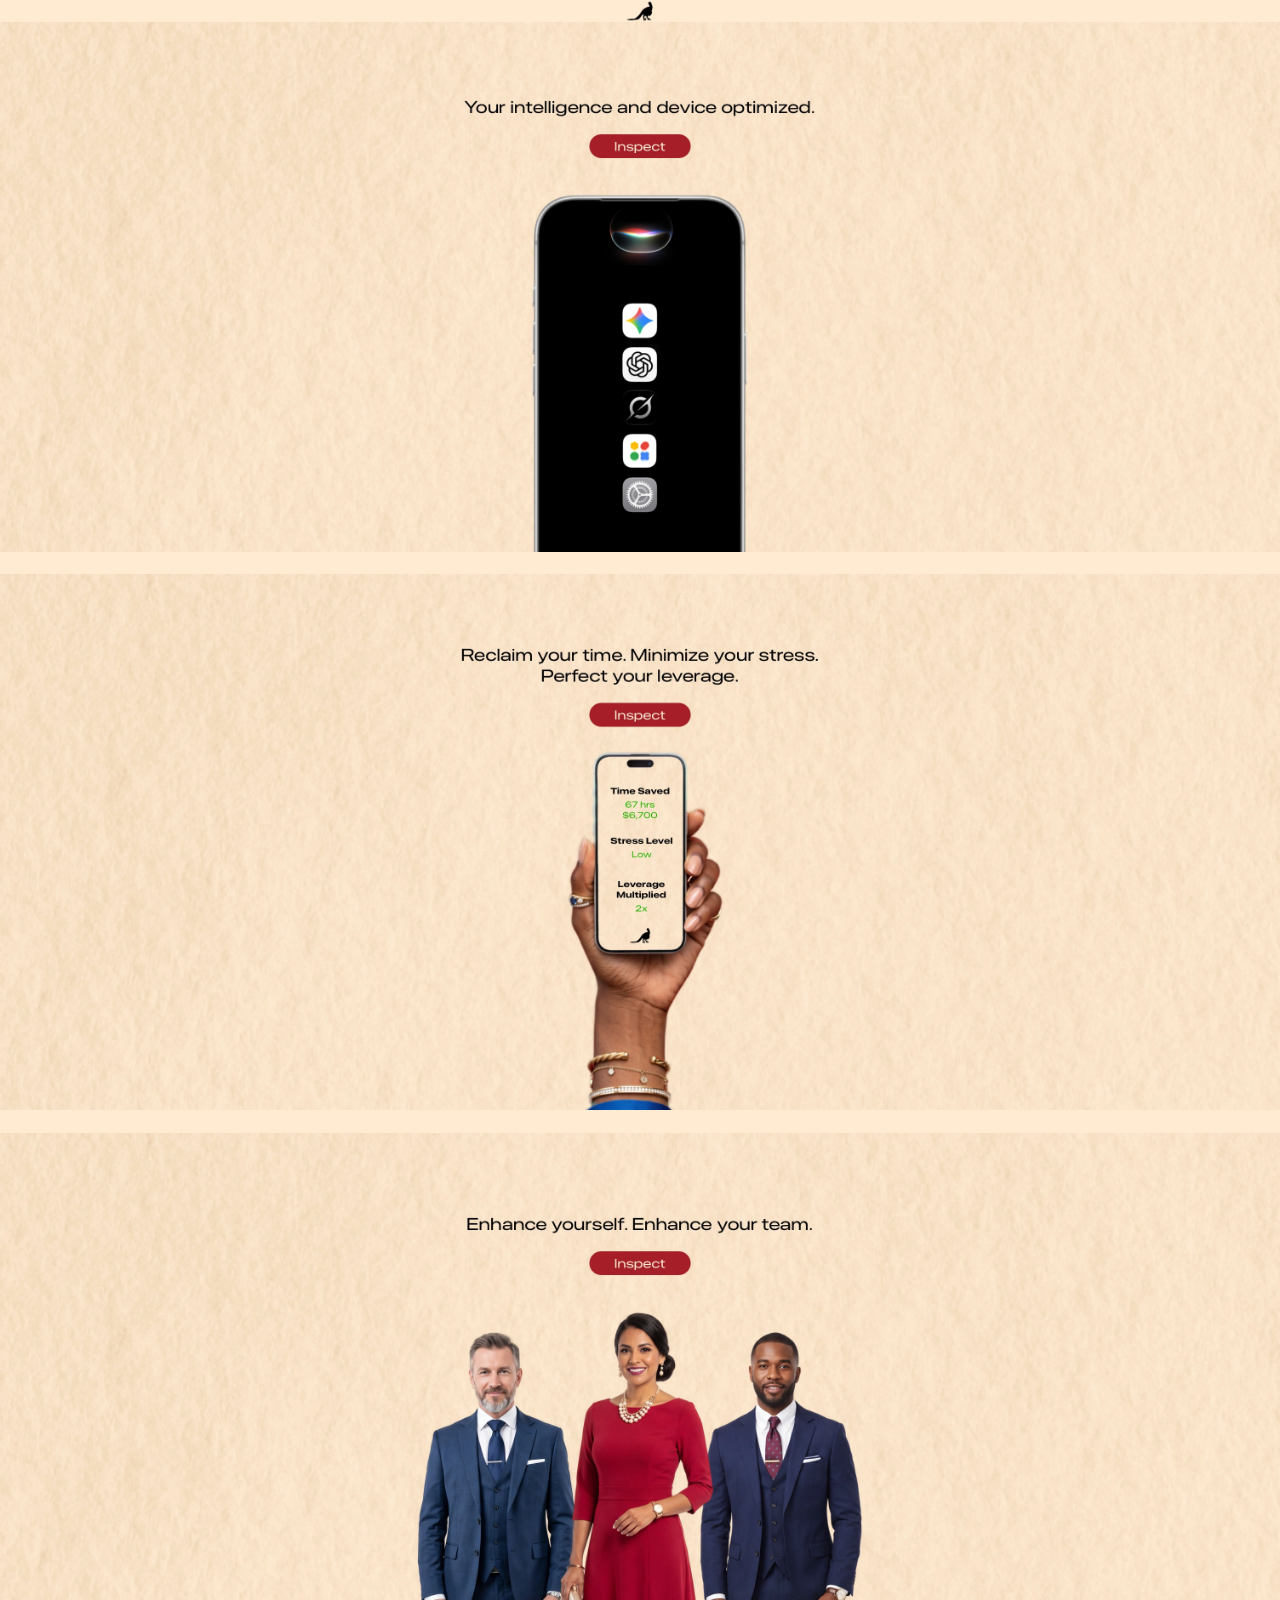
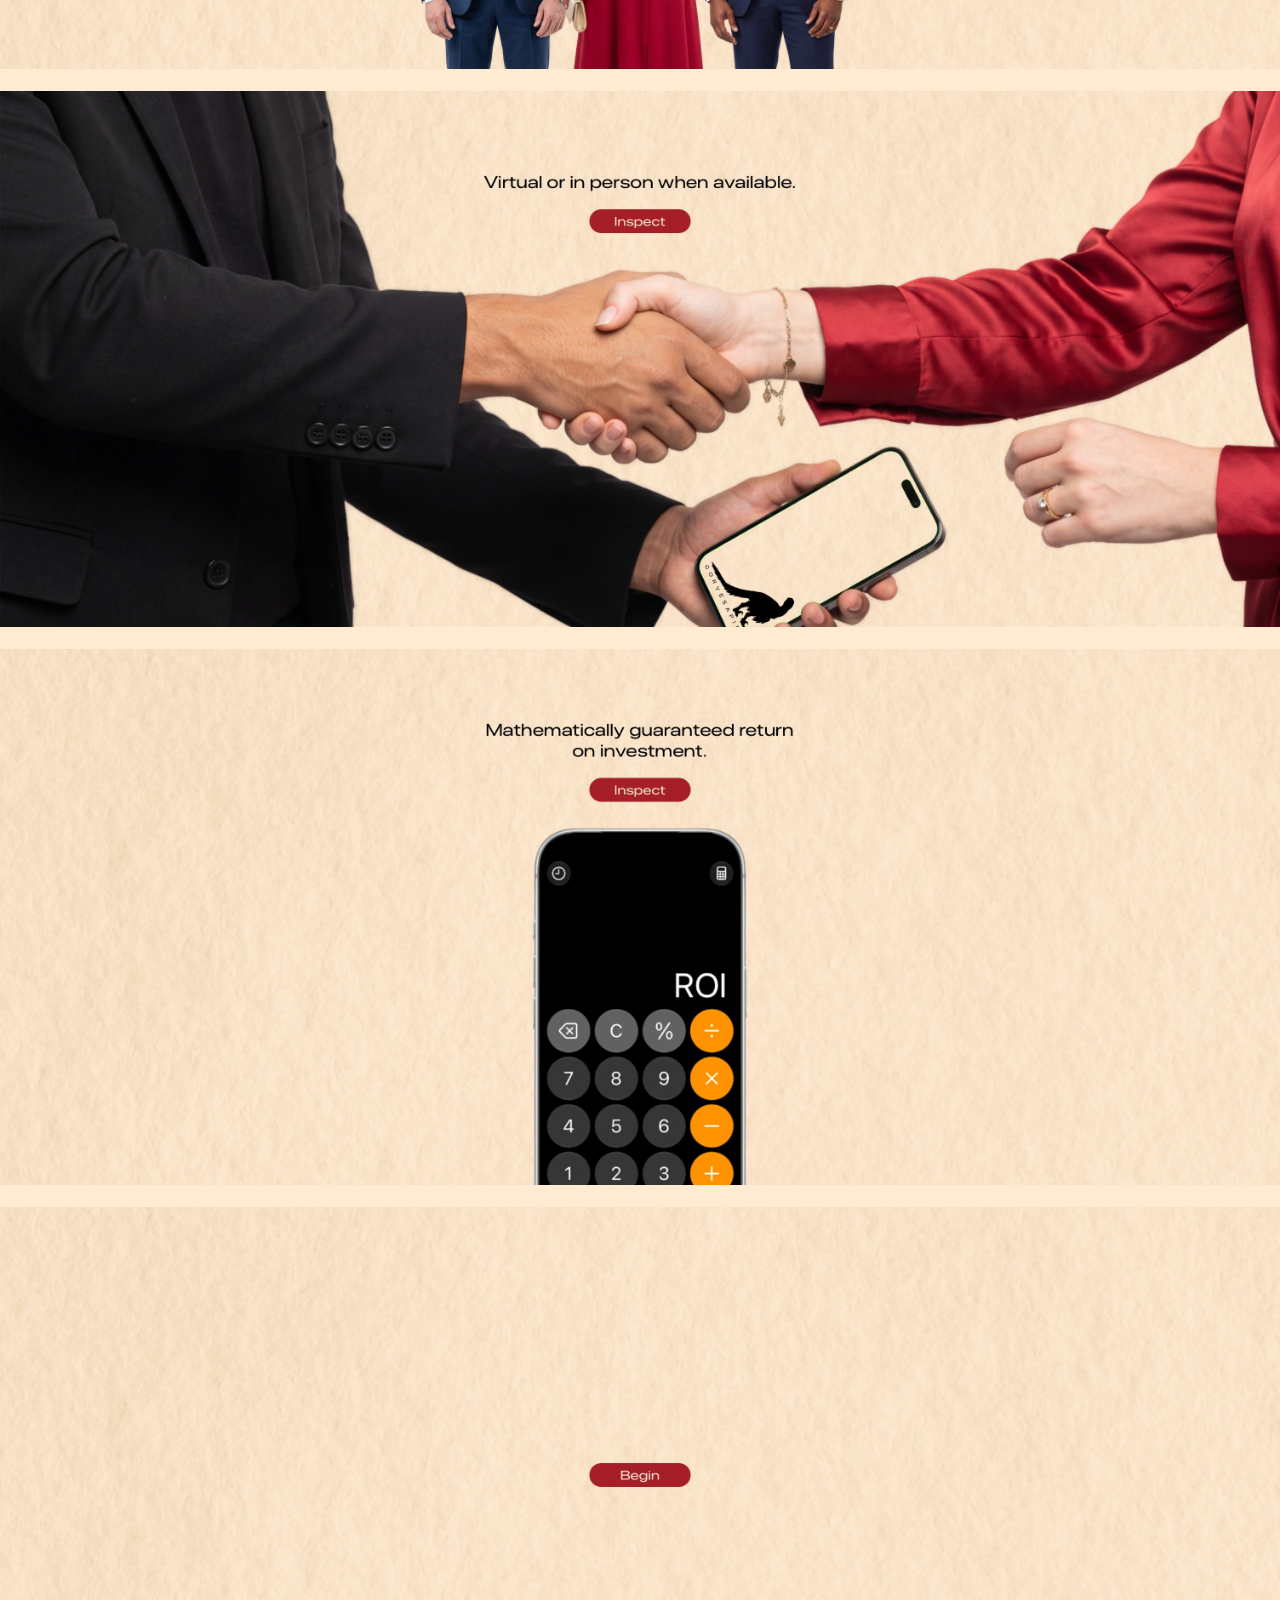
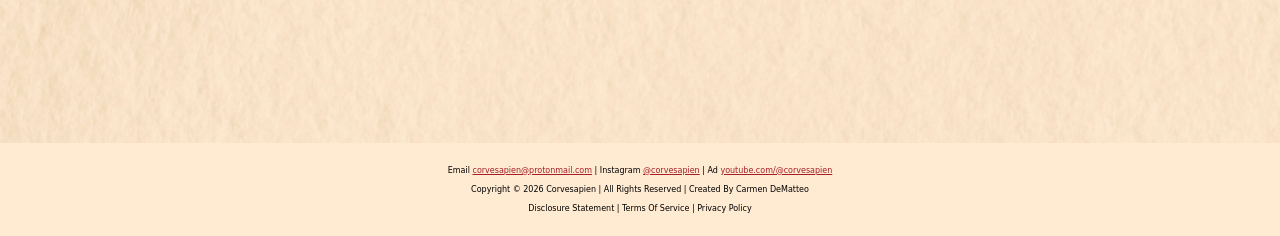
==== commit da43f8e1: "Add files via upload" ====
--- a/index.html
+++ b/index.html
@@ -2,13 +2,13 @@
 <html
   lang="English"
   data-ws-project="38b747ee-9ec5-44cf-a5fc-75f0f3fdee04"
-  data-ws-last-published="2026-07-13T00:19:12.666Z"
+  data-ws-last-published="2026-07-13T00:30:17.476Z"
 >
   <head>
     <link
       rel="stylesheet"
       type="text/css"
-      href="/assets/static/app_generated_index-6937cd5a.C14Wg_hZ.css"
+      href="/assets/static/app_generated_index-6937cd5a.BCqkLWJS.css"
     />
     <meta charset="UTF-8" />
     <meta name="viewport" content="width=device-width,initial-scale=1" />
@@ -46,7 +46,7 @@
         width="3008"
         height="52"
         src="/assets/HeaderC_a4AGUNz1L4tDKP_OWylyB.webp"
-        class="w-image c6iej74 c1lsie0v c141naje c4va0eq"
+        class="w-image c6iej74 c1lsie0v c141naje c4va0eq c60x1g6"
         sizes="100vw"
         srcset="
           /assets/HeaderC_a4AGUNz1L4tDKP_OWylyB.webp   16w,
@@ -452,7 +452,7 @@
         width="976"
         height="52"
         src="/assets/HeaderP_d4DNizbK-_BZ8AhOnkkkd.webp"
-        class="w-image c5fr9vw cu2mk2m c1mcxkt4 c1sb273u"
+        class="w-image c5fr9vw cu2mk2m c1mcxkt4 c1sb273u c1ixg072"
         sizes="100vw"
         srcset="
           /assets/HeaderP_d4DNizbK-_BZ8AhOnkkkd.webp   16w,
@@ -870,13 +870,13 @@
       {}
     </script>
     <script
-      src="/assets/entries/entry-server-routing.BeeUvrZK.js"
+      src="/assets/entries/entry-server-routing.4BzDF5DD.js"
       type="module"
       async
     ></script>
     <link
       rel="modulepreload"
-      href="/assets/entries/pages_index.CbuYuzIP.js"
+      href="/assets/entries/pages_index.CziLmOPE.js"
       as="script"
       type="text/javascript"
     />
--- a/assets/static/app_generated_index-6937cd5a.BCqkLWJS.css
+++ b/assets/static/app_generated_index-6937cd5a.BCqkLWJS.css
@@ -0,0 +1 @@
+@layer presets{:root{display:grid;min-height:100%;grid-template-rows:auto;grid-template-columns:1fr;font-family:Arial,Roboto,sans-serif;font-size:16px;line-height:1.2;white-space:pre-wrap;white-space-collapse:preserve}a.w-element{box-sizing:border-box}body.w-element{box-sizing:border-box;-webkit-font-smoothing:antialiased;-moz-osx-font-smoothing:grayscale;margin:0}div.w-element,p.w-element{box-sizing:border-box}img.w-image{box-sizing:border-box;max-width:100%;display:block;height:auto}div.w-html-embed{display:contents;white-space:normal;white-space-collapse:collapse}}@media all{.c17jrxls{display:flex}.cm77wls{justify-content:center}.c1mnkk17{align-items:center}.c1uq1k0r{background-color:#fff}.catyxxs{position:relative}.cv5xv3g{text-align:center}.c13syaq{font-weight:900}.cgt2ay4{font-size:8rem}.c18f7hvj{line-height:1}.c1j0t7oj{letter-spacing:-.05em}.c612cq6{position:absolute}.c1r529pp{top:0}.chh4ara{right:-.125rem}.c5m3kua{bottom:0}.c24ttx1{left:.125rem}.c1nfxz6u{opacity:.3}.c1g3qe1v{right:.125rem}.c1ldj4m2{left:-.125rem}.c1o2taiu{top:50%}.c3qa5i{left:0}.cly70nr{width:100%}.cjpsapt{height:.375rem}.c1emneft{margin-top:1.5rem}.c10kmg6k{font-weight:700}.c10iluoy{font-size:1.5rem}.c1o3hsm4{line-height:2rem}.c16ujibd{letter-spacing:.05em}.cpol49c{display:inline-flex}.c1858exo{row-gap:6px}.c143n9r3{column-gap:6px}.c6iej74{position:fixed}.c141naje{z-index:1000}.cro212l{padding-top:6px}.c16jiuua{padding-right:10px}.coc5s26{padding-bottom:6px}.c1etki3d{padding-left:10px}.citoo49{right:16px}.c1dspn8m{bottom:16px}.cflexkd{color:#fbfcfd}.ceq6vif{font-family:system-ui,sans-serif}.c6jjav7{font-size:12px}.cmivcmf{font-weight:500}.c11mp28n{border-top-left-radius:9px}.cpo0fii{border-top-right-radius:9px}.c4ijbyf{border-bottom-right-radius:9px}.c1ekvatq{border-bottom-left-radius:9px}.c1ekr1o8{text-decoration-line:none}.c16gh841{-webkit-background-clip:padding-box,border-box;background-clip:padding-box,border-box}.c1apcyr1{background-origin:padding-box,border-box}.c1nrlw4j{background-image:linear-gradient(135deg,#4a4efa,#bd2fdb 66%,#ec59ce),linear-gradient(135deg,#92fddc,#7d7ffb 31.94%,#ed72fe 64.24%,#fdd791)}.cm6v23u{border:1px solid transparent}.c1huroj9{white-space:nowrap}.csmddoj{display:block}.cz3uuy5{width:16px}.cr6jrdw{height:16px}.clpajk1{flex-shrink:0}.c1lsie0v{top:0}.c4va0eq{color:#a61f27}.c60x1g6{background-color:#ffead2}.c1bfse99{margin-top:16px}.cnt3xfo{font-size:8px}.cwuuxu6{text-decoration-line:underline}.c1eq6iqt{font-size:26px}.cyc4v9d{display:none}}@media all and (max-width: 991px){.cuql7ow{margin-top:12px}.c1mh0pro{font-size:6px}}@media all and (max-width: 767px){.c1mzwkz6{margin-top:8px}.c1ba2sqp{font-size:4px}}@media all and (max-width: 479px){.c100ujz5{display:none}.cwm2jer{display:block}.cy4raal{font-size:10px}.c11ngcu9{margin-top:16px}.c5fr9vw{color:#a61f27}.cu2mk2m{position:fixed}.c1mcxkt4{z-index:1000}.c1sb273u{top:0}.c1ixg072{background-color:#ffead2}}
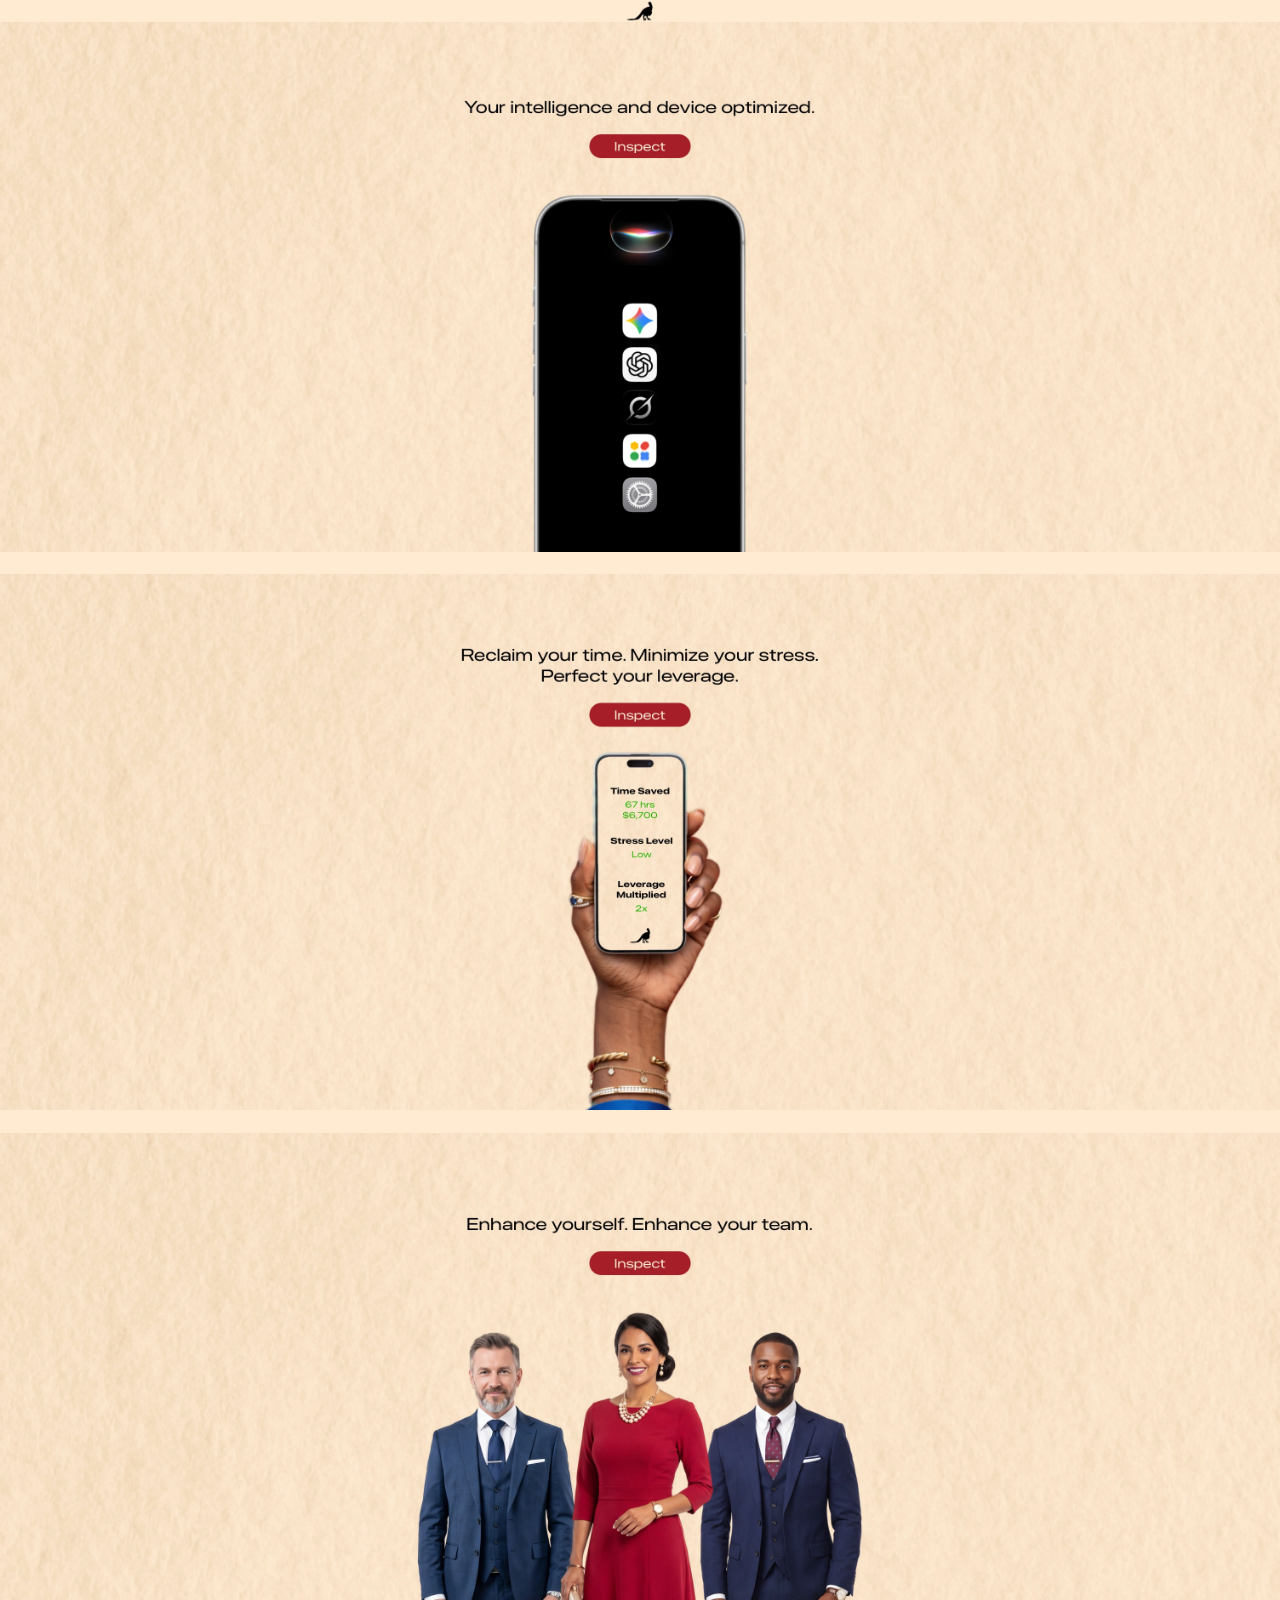
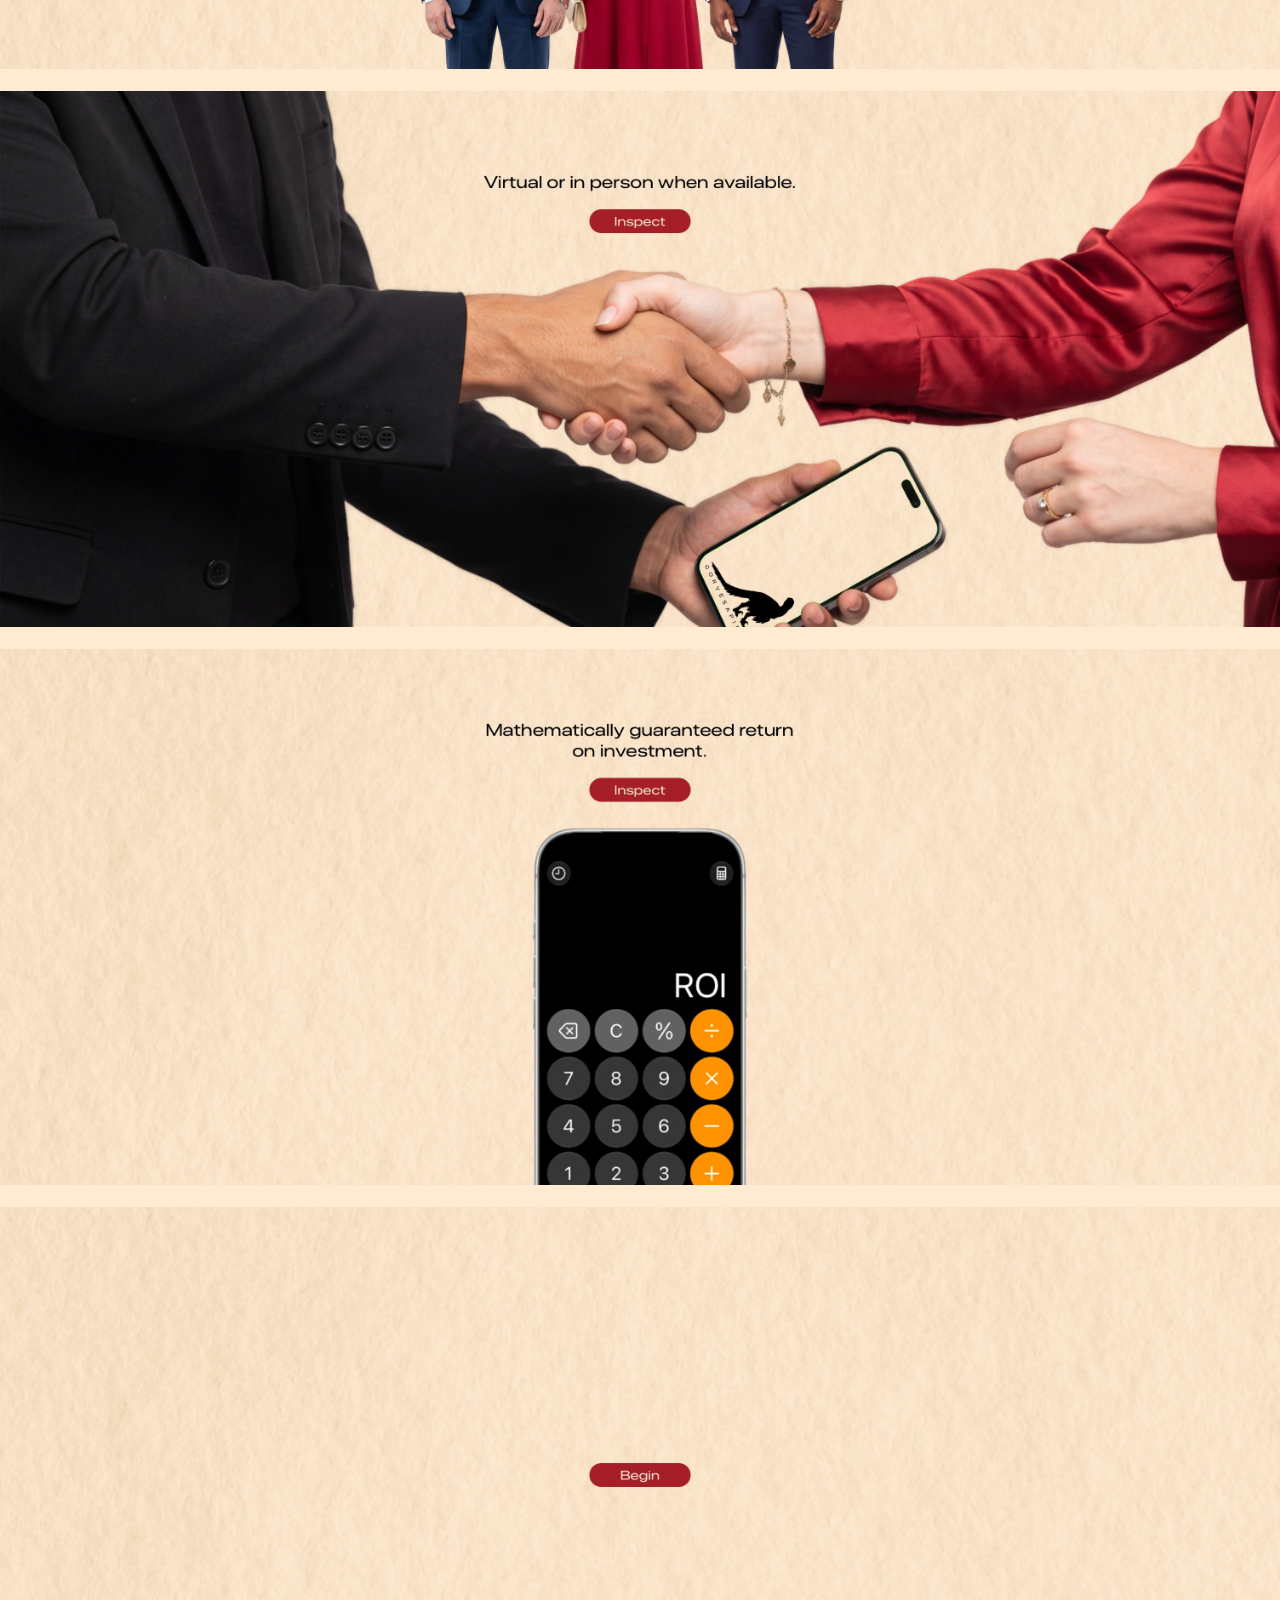
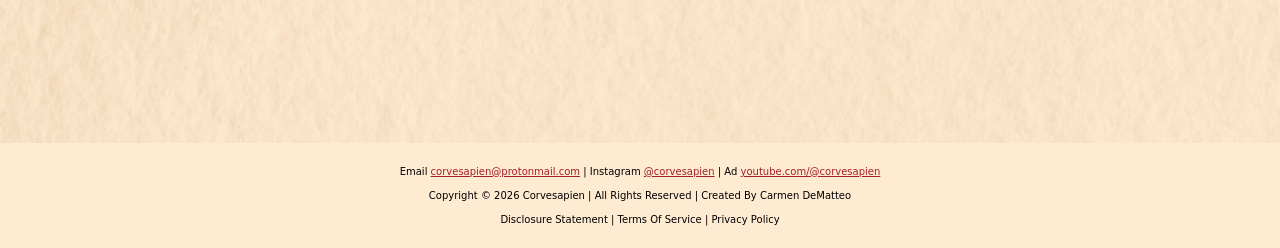
==== commit bef94819: "Add files via upload" ====
--- a/index.html
+++ b/index.html
@@ -2,13 +2,13 @@
 <html
   lang="English"
   data-ws-project="38b747ee-9ec5-44cf-a5fc-75f0f3fdee04"
-  data-ws-last-published="2026-07-13T00:30:17.476Z"
+  data-ws-last-published="2026-07-13T00:41:15.338Z"
 >
   <head>
     <link
       rel="stylesheet"
       type="text/css"
-      href="/assets/static/app_generated_index-6937cd5a.BCqkLWJS.css"
+      href="/assets/static/app_generated_index-6937cd5a.CSNi0kER.css"
     />
     <meta charset="UTF-8" />
     <meta name="viewport" content="width=device-width,initial-scale=1" />
@@ -394,7 +394,7 @@
       loading="lazy"
     />
     <div
-      class="w-element cv5xv3g c60x1g6 ceq6vif cnt3xfo c1mh0pro c1ba2sqp c100ujz5"
+      class="w-element cv5xv3g c60x1g6 ceq6vif coypcre c18vm0o1 c1ba2sqp c100ujz5"
     >
       Email
       <a
@@ -870,13 +870,13 @@
       {}
     </script>
     <script
-      src="/assets/entries/entry-server-routing.4BzDF5DD.js"
+      src="/assets/entries/entry-server-routing.UksufyC1.js"
       type="module"
       async
     ></script>
     <link
       rel="modulepreload"
-      href="/assets/entries/pages_index.CziLmOPE.js"
+      href="/assets/entries/pages_index.DyI7Bb8m.js"
       as="script"
       type="text/javascript"
     />
--- a/assets/static/app_generated_index-6937cd5a.CSNi0kER.css
+++ b/assets/static/app_generated_index-6937cd5a.CSNi0kER.css
@@ -0,0 +1 @@
+@layer presets{:root{display:grid;min-height:100%;grid-template-rows:auto;grid-template-columns:1fr;font-family:Arial,Roboto,sans-serif;font-size:16px;line-height:1.2;white-space:pre-wrap;white-space-collapse:preserve}a.w-element{box-sizing:border-box}body.w-element{box-sizing:border-box;-webkit-font-smoothing:antialiased;-moz-osx-font-smoothing:grayscale;margin:0}div.w-element,p.w-element{box-sizing:border-box}img.w-image{box-sizing:border-box;max-width:100%;display:block;height:auto}div.w-html-embed{display:contents;white-space:normal;white-space-collapse:collapse}}@media all{.c17jrxls{display:flex}.cm77wls{justify-content:center}.c1mnkk17{align-items:center}.c1uq1k0r{background-color:#fff}.catyxxs{position:relative}.cv5xv3g{text-align:center}.c13syaq{font-weight:900}.cgt2ay4{font-size:8rem}.c18f7hvj{line-height:1}.c1j0t7oj{letter-spacing:-.05em}.c612cq6{position:absolute}.c1r529pp{top:0}.chh4ara{right:-.125rem}.c5m3kua{bottom:0}.c24ttx1{left:.125rem}.c1nfxz6u{opacity:.3}.c1g3qe1v{right:.125rem}.c1ldj4m2{left:-.125rem}.c1o2taiu{top:50%}.c3qa5i{left:0}.cly70nr{width:100%}.cjpsapt{height:.375rem}.c1emneft{margin-top:1.5rem}.c10kmg6k{font-weight:700}.c10iluoy{font-size:1.5rem}.c1o3hsm4{line-height:2rem}.c16ujibd{letter-spacing:.05em}.cpol49c{display:inline-flex}.c1858exo{row-gap:6px}.c143n9r3{column-gap:6px}.c6iej74{position:fixed}.c141naje{z-index:1000}.cro212l{padding-top:6px}.c16jiuua{padding-right:10px}.coc5s26{padding-bottom:6px}.c1etki3d{padding-left:10px}.citoo49{right:16px}.c1dspn8m{bottom:16px}.cflexkd{color:#fbfcfd}.ceq6vif{font-family:system-ui,sans-serif}.c6jjav7{font-size:12px}.cmivcmf{font-weight:500}.c11mp28n{border-top-left-radius:9px}.cpo0fii{border-top-right-radius:9px}.c4ijbyf{border-bottom-right-radius:9px}.c1ekvatq{border-bottom-left-radius:9px}.c1ekr1o8{text-decoration-line:none}.c16gh841{-webkit-background-clip:padding-box,border-box;background-clip:padding-box,border-box}.c1apcyr1{background-origin:padding-box,border-box}.c1nrlw4j{background-image:linear-gradient(135deg,#4a4efa,#bd2fdb 66%,#ec59ce),linear-gradient(135deg,#92fddc,#7d7ffb 31.94%,#ed72fe 64.24%,#fdd791)}.cm6v23u{border:1px solid transparent}.c1huroj9{white-space:nowrap}.csmddoj{display:block}.cz3uuy5{width:16px}.cr6jrdw{height:16px}.clpajk1{flex-shrink:0}.c1lsie0v{top:0}.c4va0eq{color:#a61f27}.c60x1g6{background-color:#ffead2}.c1bfse99{margin-top:16px}.coypcre{font-size:10px}.cwuuxu6{text-decoration-line:underline}.c1eq6iqt{font-size:26px}.cyc4v9d{display:none}}@media all and (max-width: 991px){.cuql7ow{margin-top:12px}.c18vm0o1{font-size:8px}}@media all and (max-width: 767px){.c1mzwkz6{margin-top:8px}.c1ba2sqp{font-size:4px}}@media all and (max-width: 479px){.c100ujz5{display:none}.cwm2jer{display:block}.cy4raal{font-size:10px}.c11ngcu9{margin-top:16px}.c5fr9vw{color:#a61f27}.cu2mk2m{position:fixed}.c1mcxkt4{z-index:1000}.c1sb273u{top:0}.c1ixg072{background-color:#ffead2}}
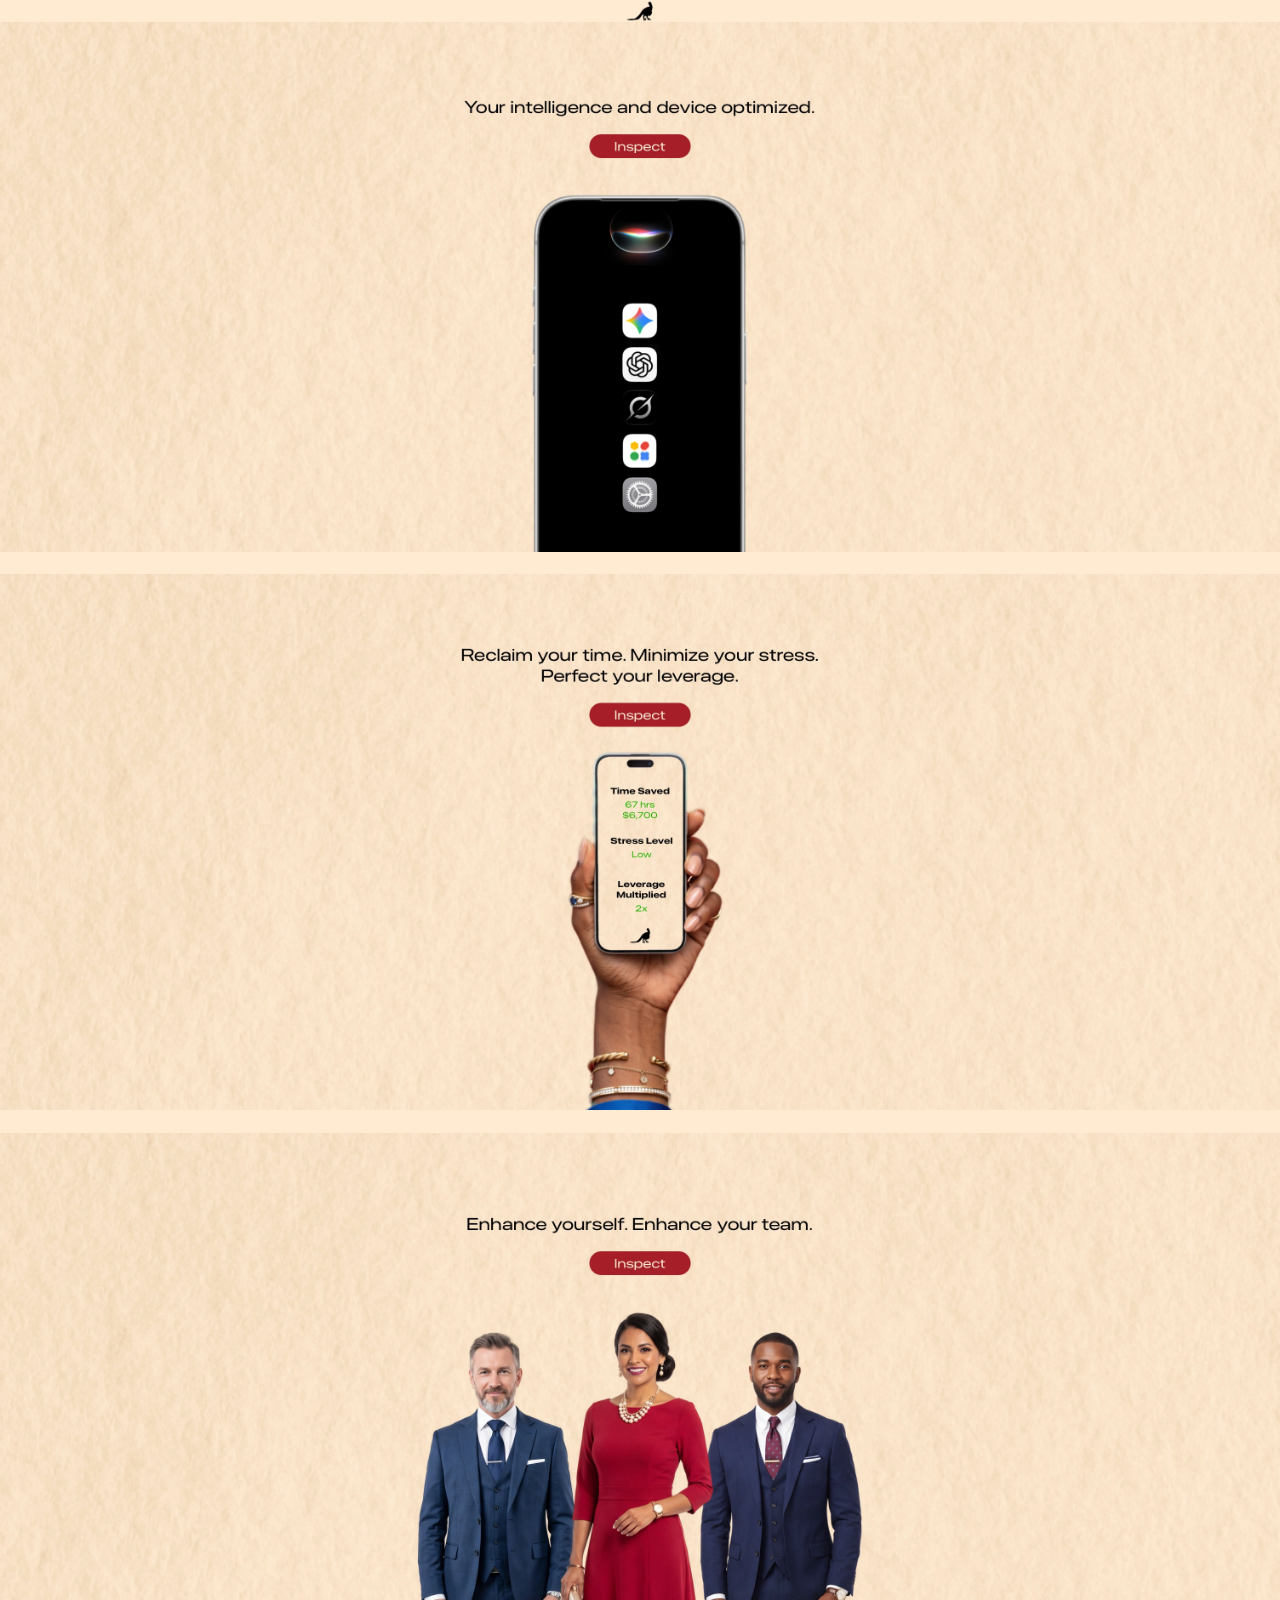
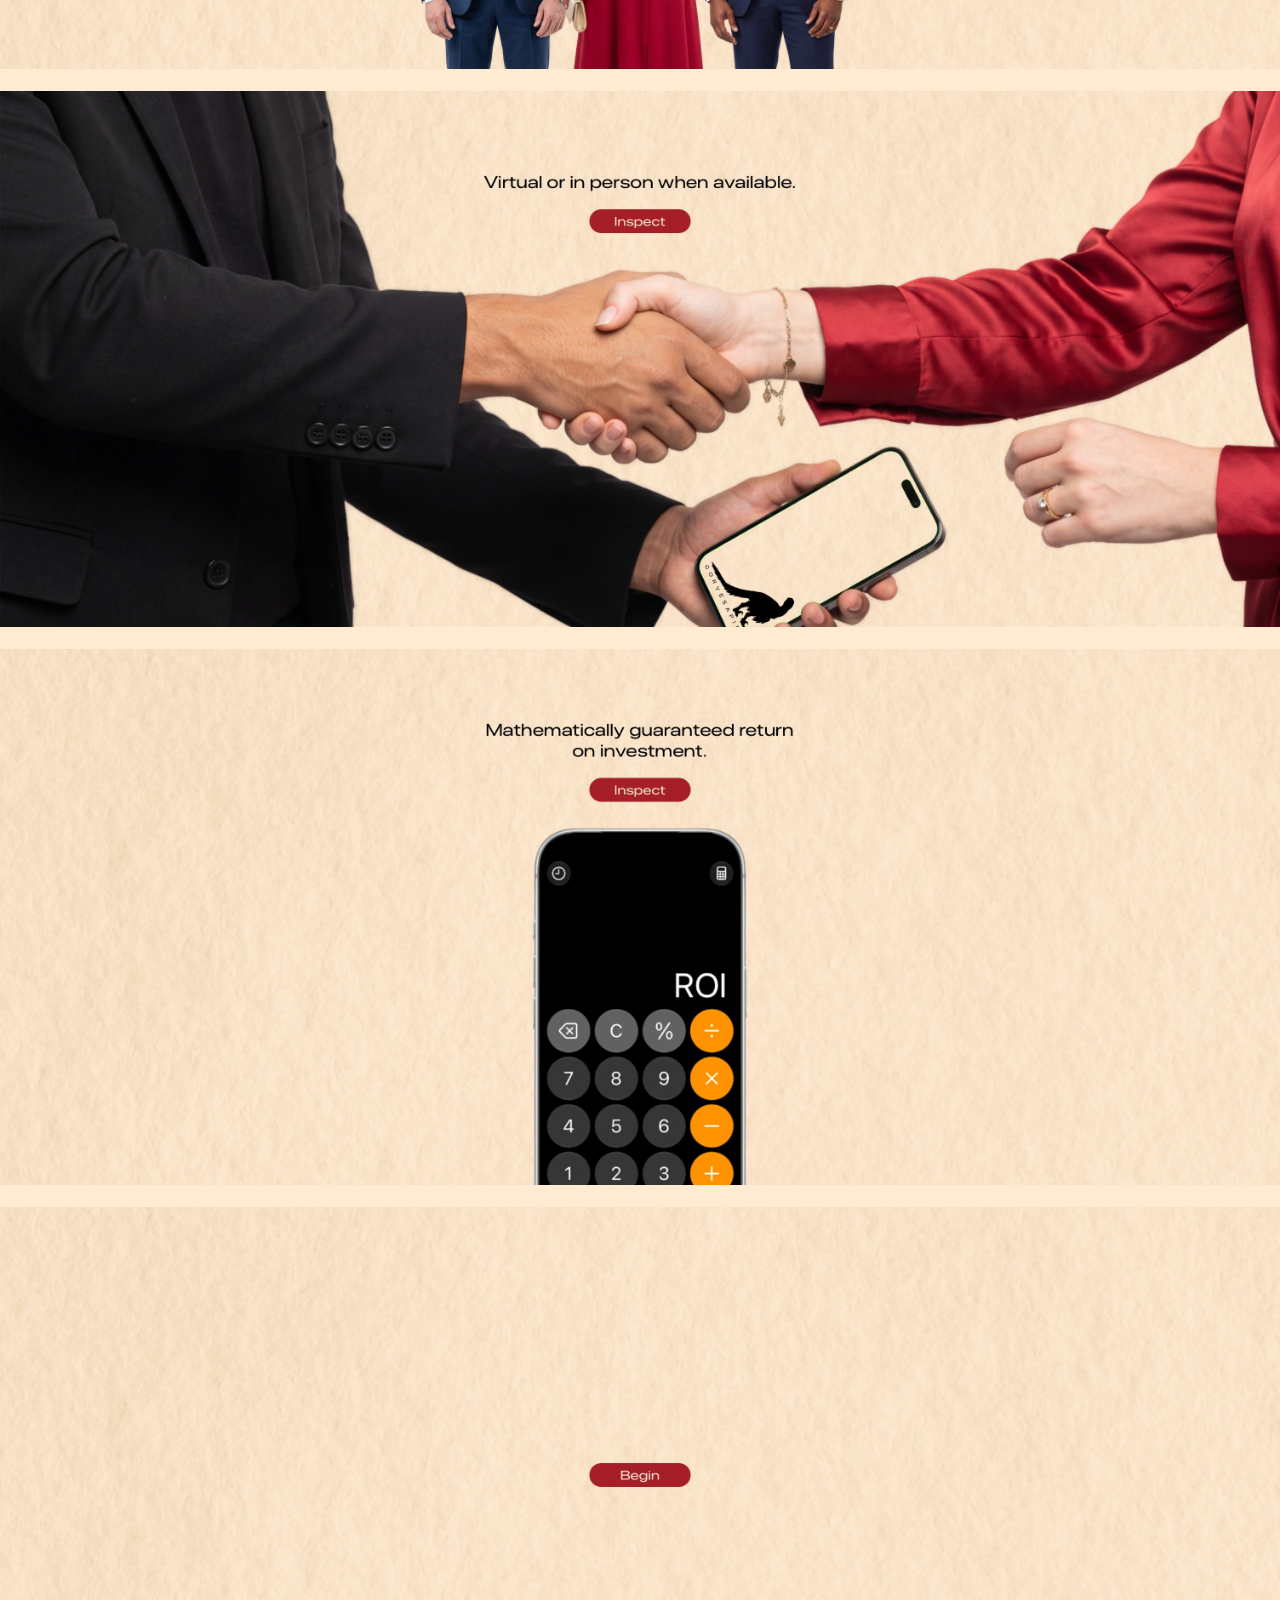
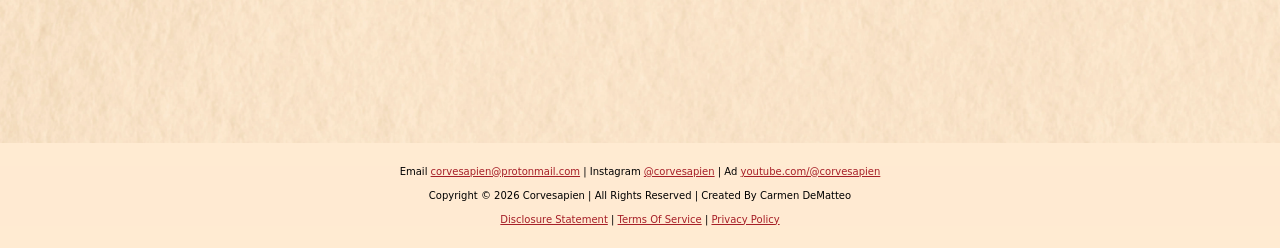
==== commit bebaa374: "Add files via upload" ====
--- a/index.html
+++ b/index.html
@@ -2,13 +2,13 @@
 <html
   lang="English"
   data-ws-project="38b747ee-9ec5-44cf-a5fc-75f0f3fdee04"
-  data-ws-last-published="2026-07-13T00:41:15.338Z"
+  data-ws-last-published="2026-07-13T04:00:42.158Z"
 >
   <head>
     <link
       rel="stylesheet"
       type="text/css"
-      href="/assets/static/app_generated_index-6937cd5a.CSNi0kER.css"
+      href="/assets/static/app_generated_index-6937cd5a.DcXZX0r9.css"
     />
     <meta charset="UTF-8" />
     <meta name="viewport" content="width=device-width,initial-scale=1" />
@@ -68,34 +68,35 @@
         "
         decoding="async"
         loading="lazy" /></a
-    ><img
-      alt=""
-      width="3008"
-      height="1260"
-      src="/assets/C1_aTy2FGTAZ7YaEj-Ai2vJP.webp"
-      class="w-image c1bfse99 cuql7ow c1mzwkz6 c100ujz5"
-      sizes="100vw"
-      srcset="
-        /assets/C1_aTy2FGTAZ7YaEj-Ai2vJP.webp   16w,
-        /assets/C1_aTy2FGTAZ7YaEj-Ai2vJP.webp   32w,
-        /assets/C1_aTy2FGTAZ7YaEj-Ai2vJP.webp   48w,
-        /assets/C1_aTy2FGTAZ7YaEj-Ai2vJP.webp   64w,
-        /assets/C1_aTy2FGTAZ7YaEj-Ai2vJP.webp   96w,
-        /assets/C1_aTy2FGTAZ7YaEj-Ai2vJP.webp  128w,
-        /assets/C1_aTy2FGTAZ7YaEj-Ai2vJP.webp  256w,
-        /assets/C1_aTy2FGTAZ7YaEj-Ai2vJP.webp  384w,
-        /assets/C1_aTy2FGTAZ7YaEj-Ai2vJP.webp  640w,
-        /assets/C1_aTy2FGTAZ7YaEj-Ai2vJP.webp  750w,
-        /assets/C1_aTy2FGTAZ7YaEj-Ai2vJP.webp  828w,
-        /assets/C1_aTy2FGTAZ7YaEj-Ai2vJP.webp 1080w,
-        /assets/C1_aTy2FGTAZ7YaEj-Ai2vJP.webp 1200w,
-        /assets/C1_aTy2FGTAZ7YaEj-Ai2vJP.webp 1920w,
-        /assets/C1_aTy2FGTAZ7YaEj-Ai2vJP.webp 2048w,
-        /assets/C1_aTy2FGTAZ7YaEj-Ai2vJP.webp 3840w
-      "
-      decoding="async"
-      loading="lazy"
-    /><img
+    ><a class="w-element" href="/your-intelligence-and-device-optimized"
+      ><img
+        alt=""
+        width="3008"
+        height="1260"
+        src="/assets/C1_aTy2FGTAZ7YaEj-Ai2vJP.webp"
+        class="w-image c1bfse99 cuql7ow c1mzwkz6 c100ujz5"
+        sizes="100vw"
+        srcset="
+          /assets/C1_aTy2FGTAZ7YaEj-Ai2vJP.webp   16w,
+          /assets/C1_aTy2FGTAZ7YaEj-Ai2vJP.webp   32w,
+          /assets/C1_aTy2FGTAZ7YaEj-Ai2vJP.webp   48w,
+          /assets/C1_aTy2FGTAZ7YaEj-Ai2vJP.webp   64w,
+          /assets/C1_aTy2FGTAZ7YaEj-Ai2vJP.webp   96w,
+          /assets/C1_aTy2FGTAZ7YaEj-Ai2vJP.webp  128w,
+          /assets/C1_aTy2FGTAZ7YaEj-Ai2vJP.webp  256w,
+          /assets/C1_aTy2FGTAZ7YaEj-Ai2vJP.webp  384w,
+          /assets/C1_aTy2FGTAZ7YaEj-Ai2vJP.webp  640w,
+          /assets/C1_aTy2FGTAZ7YaEj-Ai2vJP.webp  750w,
+          /assets/C1_aTy2FGTAZ7YaEj-Ai2vJP.webp  828w,
+          /assets/C1_aTy2FGTAZ7YaEj-Ai2vJP.webp 1080w,
+          /assets/C1_aTy2FGTAZ7YaEj-Ai2vJP.webp 1200w,
+          /assets/C1_aTy2FGTAZ7YaEj-Ai2vJP.webp 1920w,
+          /assets/C1_aTy2FGTAZ7YaEj-Ai2vJP.webp 2048w,
+          /assets/C1_aTy2FGTAZ7YaEj-Ai2vJP.webp 3840w
+        "
+        decoding="async"
+        loading="lazy" /></a
+    ><img
       alt=""
       width="3008"
       height="52"
@@ -122,34 +123,37 @@
       "
       decoding="async"
       loading="lazy"
-    /><img
-      alt=""
-      width="3008"
-      height="1260"
-      src="/assets/C2_1mwhIOLB7FCIK2zmYPQcf.webp"
-      class="w-image c100ujz5"
-      sizes="100vw"
-      srcset="
-        /assets/C2_1mwhIOLB7FCIK2zmYPQcf.webp   16w,
-        /assets/C2_1mwhIOLB7FCIK2zmYPQcf.webp   32w,
-        /assets/C2_1mwhIOLB7FCIK2zmYPQcf.webp   48w,
-        /assets/C2_1mwhIOLB7FCIK2zmYPQcf.webp   64w,
-        /assets/C2_1mwhIOLB7FCIK2zmYPQcf.webp   96w,
-        /assets/C2_1mwhIOLB7FCIK2zmYPQcf.webp  128w,
-        /assets/C2_1mwhIOLB7FCIK2zmYPQcf.webp  256w,
-        /assets/C2_1mwhIOLB7FCIK2zmYPQcf.webp  384w,
-        /assets/C2_1mwhIOLB7FCIK2zmYPQcf.webp  640w,
-        /assets/C2_1mwhIOLB7FCIK2zmYPQcf.webp  750w,
-        /assets/C2_1mwhIOLB7FCIK2zmYPQcf.webp  828w,
-        /assets/C2_1mwhIOLB7FCIK2zmYPQcf.webp 1080w,
-        /assets/C2_1mwhIOLB7FCIK2zmYPQcf.webp 1200w,
-        /assets/C2_1mwhIOLB7FCIK2zmYPQcf.webp 1920w,
-        /assets/C2_1mwhIOLB7FCIK2zmYPQcf.webp 2048w,
-        /assets/C2_1mwhIOLB7FCIK2zmYPQcf.webp 3840w
-      "
-      decoding="async"
-      loading="lazy"
-    /><img
+    /><a
+      class="w-element"
+      href="/reclaim-your-time-minimize-your-stress-perfect-your-leverage"
+      ><img
+        alt=""
+        width="3008"
+        height="1260"
+        src="/assets/C2_1mwhIOLB7FCIK2zmYPQcf.webp"
+        class="w-image c100ujz5"
+        sizes="100vw"
+        srcset="
+          /assets/C2_1mwhIOLB7FCIK2zmYPQcf.webp   16w,
+          /assets/C2_1mwhIOLB7FCIK2zmYPQcf.webp   32w,
+          /assets/C2_1mwhIOLB7FCIK2zmYPQcf.webp   48w,
+          /assets/C2_1mwhIOLB7FCIK2zmYPQcf.webp   64w,
+          /assets/C2_1mwhIOLB7FCIK2zmYPQcf.webp   96w,
+          /assets/C2_1mwhIOLB7FCIK2zmYPQcf.webp  128w,
+          /assets/C2_1mwhIOLB7FCIK2zmYPQcf.webp  256w,
+          /assets/C2_1mwhIOLB7FCIK2zmYPQcf.webp  384w,
+          /assets/C2_1mwhIOLB7FCIK2zmYPQcf.webp  640w,
+          /assets/C2_1mwhIOLB7FCIK2zmYPQcf.webp  750w,
+          /assets/C2_1mwhIOLB7FCIK2zmYPQcf.webp  828w,
+          /assets/C2_1mwhIOLB7FCIK2zmYPQcf.webp 1080w,
+          /assets/C2_1mwhIOLB7FCIK2zmYPQcf.webp 1200w,
+          /assets/C2_1mwhIOLB7FCIK2zmYPQcf.webp 1920w,
+          /assets/C2_1mwhIOLB7FCIK2zmYPQcf.webp 2048w,
+          /assets/C2_1mwhIOLB7FCIK2zmYPQcf.webp 3840w
+        "
+        decoding="async"
+        loading="lazy" /></a
+    ><img
       alt=""
       width="3008"
       height="52"
@@ -176,34 +180,35 @@
       "
       decoding="async"
       loading="lazy"
-    /><img
-      alt=""
-      width="3008"
-      height="1260"
-      src="/assets/C3_mzCpp7tPh-P23OIhcdBZr.webp"
-      class="w-image c100ujz5"
-      sizes="100vw"
-      srcset="
-        /assets/C3_mzCpp7tPh-P23OIhcdBZr.webp   16w,
-        /assets/C3_mzCpp7tPh-P23OIhcdBZr.webp   32w,
-        /assets/C3_mzCpp7tPh-P23OIhcdBZr.webp   48w,
-        /assets/C3_mzCpp7tPh-P23OIhcdBZr.webp   64w,
-        /assets/C3_mzCpp7tPh-P23OIhcdBZr.webp   96w,
-        /assets/C3_mzCpp7tPh-P23OIhcdBZr.webp  128w,
-        /assets/C3_mzCpp7tPh-P23OIhcdBZr.webp  256w,
-        /assets/C3_mzCpp7tPh-P23OIhcdBZr.webp  384w,
-        /assets/C3_mzCpp7tPh-P23OIhcdBZr.webp  640w,
-        /assets/C3_mzCpp7tPh-P23OIhcdBZr.webp  750w,
-        /assets/C3_mzCpp7tPh-P23OIhcdBZr.webp  828w,
-        /assets/C3_mzCpp7tPh-P23OIhcdBZr.webp 1080w,
-        /assets/C3_mzCpp7tPh-P23OIhcdBZr.webp 1200w,
-        /assets/C3_mzCpp7tPh-P23OIhcdBZr.webp 1920w,
-        /assets/C3_mzCpp7tPh-P23OIhcdBZr.webp 2048w,
-        /assets/C3_mzCpp7tPh-P23OIhcdBZr.webp 3840w
-      "
-      decoding="async"
-      loading="lazy"
-    /><img
+    /><a class="w-element" href="/enhance-yourself-enhance-your-team"
+      ><img
+        alt=""
+        width="3008"
+        height="1260"
+        src="/assets/C3_mzCpp7tPh-P23OIhcdBZr.webp"
+        class="w-image c100ujz5"
+        sizes="100vw"
+        srcset="
+          /assets/C3_mzCpp7tPh-P23OIhcdBZr.webp   16w,
+          /assets/C3_mzCpp7tPh-P23OIhcdBZr.webp   32w,
+          /assets/C3_mzCpp7tPh-P23OIhcdBZr.webp   48w,
+          /assets/C3_mzCpp7tPh-P23OIhcdBZr.webp   64w,
+          /assets/C3_mzCpp7tPh-P23OIhcdBZr.webp   96w,
+          /assets/C3_mzCpp7tPh-P23OIhcdBZr.webp  128w,
+          /assets/C3_mzCpp7tPh-P23OIhcdBZr.webp  256w,
+          /assets/C3_mzCpp7tPh-P23OIhcdBZr.webp  384w,
+          /assets/C3_mzCpp7tPh-P23OIhcdBZr.webp  640w,
+          /assets/C3_mzCpp7tPh-P23OIhcdBZr.webp  750w,
+          /assets/C3_mzCpp7tPh-P23OIhcdBZr.webp  828w,
+          /assets/C3_mzCpp7tPh-P23OIhcdBZr.webp 1080w,
+          /assets/C3_mzCpp7tPh-P23OIhcdBZr.webp 1200w,
+          /assets/C3_mzCpp7tPh-P23OIhcdBZr.webp 1920w,
+          /assets/C3_mzCpp7tPh-P23OIhcdBZr.webp 2048w,
+          /assets/C3_mzCpp7tPh-P23OIhcdBZr.webp 3840w
+        "
+        decoding="async"
+        loading="lazy" /></a
+    ><img
       alt=""
       width="3008"
       height="52"
@@ -230,34 +235,35 @@
       "
       decoding="async"
       loading="lazy"
-    /><img
-      alt=""
-      width="3008"
-      height="1260"
-      src="/assets/C4_dbqlDGhbQy8STc6WfX8z-.webp"
-      class="w-image c100ujz5"
-      sizes="100vw"
-      srcset="
-        /assets/C4_dbqlDGhbQy8STc6WfX8z-.webp   16w,
-        /assets/C4_dbqlDGhbQy8STc6WfX8z-.webp   32w,
-        /assets/C4_dbqlDGhbQy8STc6WfX8z-.webp   48w,
-        /assets/C4_dbqlDGhbQy8STc6WfX8z-.webp   64w,
-        /assets/C4_dbqlDGhbQy8STc6WfX8z-.webp   96w,
-        /assets/C4_dbqlDGhbQy8STc6WfX8z-.webp  128w,
-        /assets/C4_dbqlDGhbQy8STc6WfX8z-.webp  256w,
-        /assets/C4_dbqlDGhbQy8STc6WfX8z-.webp  384w,
-        /assets/C4_dbqlDGhbQy8STc6WfX8z-.webp  640w,
-        /assets/C4_dbqlDGhbQy8STc6WfX8z-.webp  750w,
-        /assets/C4_dbqlDGhbQy8STc6WfX8z-.webp  828w,
-        /assets/C4_dbqlDGhbQy8STc6WfX8z-.webp 1080w,
-        /assets/C4_dbqlDGhbQy8STc6WfX8z-.webp 1200w,
-        /assets/C4_dbqlDGhbQy8STc6WfX8z-.webp 1920w,
-        /assets/C4_dbqlDGhbQy8STc6WfX8z-.webp 2048w,
-        /assets/C4_dbqlDGhbQy8STc6WfX8z-.webp 3840w
-      "
-      decoding="async"
-      loading="lazy"
-    /><img
+    /><a class="w-element" href="/virtual-or-in-person-when-available"
+      ><img
+        alt=""
+        width="3008"
+        height="1260"
+        src="/assets/C4_dbqlDGhbQy8STc6WfX8z-.webp"
+        class="w-image c100ujz5"
+        sizes="100vw"
+        srcset="
+          /assets/C4_dbqlDGhbQy8STc6WfX8z-.webp   16w,
+          /assets/C4_dbqlDGhbQy8STc6WfX8z-.webp   32w,
+          /assets/C4_dbqlDGhbQy8STc6WfX8z-.webp   48w,
+          /assets/C4_dbqlDGhbQy8STc6WfX8z-.webp   64w,
+          /assets/C4_dbqlDGhbQy8STc6WfX8z-.webp   96w,
+          /assets/C4_dbqlDGhbQy8STc6WfX8z-.webp  128w,
+          /assets/C4_dbqlDGhbQy8STc6WfX8z-.webp  256w,
+          /assets/C4_dbqlDGhbQy8STc6WfX8z-.webp  384w,
+          /assets/C4_dbqlDGhbQy8STc6WfX8z-.webp  640w,
+          /assets/C4_dbqlDGhbQy8STc6WfX8z-.webp  750w,
+          /assets/C4_dbqlDGhbQy8STc6WfX8z-.webp  828w,
+          /assets/C4_dbqlDGhbQy8STc6WfX8z-.webp 1080w,
+          /assets/C4_dbqlDGhbQy8STc6WfX8z-.webp 1200w,
+          /assets/C4_dbqlDGhbQy8STc6WfX8z-.webp 1920w,
+          /assets/C4_dbqlDGhbQy8STc6WfX8z-.webp 2048w,
+          /assets/C4_dbqlDGhbQy8STc6WfX8z-.webp 3840w
+        "
+        decoding="async"
+        loading="lazy" /></a
+    ><img
       alt=""
       width="3008"
       height="52"
@@ -284,34 +290,37 @@
       "
       decoding="async"
       loading="lazy"
-    /><img
-      alt=""
-      width="3008"
-      height="1260"
-      src="/assets/C5_YRKzTJkv49jDK5zhsqtU7.webp"
-      class="w-image c100ujz5"
-      sizes="100vw"
-      srcset="
-        /assets/C5_YRKzTJkv49jDK5zhsqtU7.webp   16w,
-        /assets/C5_YRKzTJkv49jDK5zhsqtU7.webp   32w,
-        /assets/C5_YRKzTJkv49jDK5zhsqtU7.webp   48w,
-        /assets/C5_YRKzTJkv49jDK5zhsqtU7.webp   64w,
-        /assets/C5_YRKzTJkv49jDK5zhsqtU7.webp   96w,
-        /assets/C5_YRKzTJkv49jDK5zhsqtU7.webp  128w,
-        /assets/C5_YRKzTJkv49jDK5zhsqtU7.webp  256w,
-        /assets/C5_YRKzTJkv49jDK5zhsqtU7.webp  384w,
-        /assets/C5_YRKzTJkv49jDK5zhsqtU7.webp  640w,
-        /assets/C5_YRKzTJkv49jDK5zhsqtU7.webp  750w,
-        /assets/C5_YRKzTJkv49jDK5zhsqtU7.webp  828w,
-        /assets/C5_YRKzTJkv49jDK5zhsqtU7.webp 1080w,
-        /assets/C5_YRKzTJkv49jDK5zhsqtU7.webp 1200w,
-        /assets/C5_YRKzTJkv49jDK5zhsqtU7.webp 1920w,
-        /assets/C5_YRKzTJkv49jDK5zhsqtU7.webp 2048w,
-        /assets/C5_YRKzTJkv49jDK5zhsqtU7.webp 3840w
-      "
-      decoding="async"
-      loading="lazy"
-    /><img
+    /><a
+      class="w-element"
+      href="/mathematically-guaranteed-return-on-investment"
+      ><img
+        alt=""
+        width="3008"
+        height="1260"
+        src="/assets/C5_YRKzTJkv49jDK5zhsqtU7.webp"
+        class="w-image c100ujz5"
+        sizes="100vw"
+        srcset="
+          /assets/C5_YRKzTJkv49jDK5zhsqtU7.webp   16w,
+          /assets/C5_YRKzTJkv49jDK5zhsqtU7.webp   32w,
+          /assets/C5_YRKzTJkv49jDK5zhsqtU7.webp   48w,
+          /assets/C5_YRKzTJkv49jDK5zhsqtU7.webp   64w,
+          /assets/C5_YRKzTJkv49jDK5zhsqtU7.webp   96w,
+          /assets/C5_YRKzTJkv49jDK5zhsqtU7.webp  128w,
+          /assets/C5_YRKzTJkv49jDK5zhsqtU7.webp  256w,
+          /assets/C5_YRKzTJkv49jDK5zhsqtU7.webp  384w,
+          /assets/C5_YRKzTJkv49jDK5zhsqtU7.webp  640w,
+          /assets/C5_YRKzTJkv49jDK5zhsqtU7.webp  750w,
+          /assets/C5_YRKzTJkv49jDK5zhsqtU7.webp  828w,
+          /assets/C5_YRKzTJkv49jDK5zhsqtU7.webp 1080w,
+          /assets/C5_YRKzTJkv49jDK5zhsqtU7.webp 1200w,
+          /assets/C5_YRKzTJkv49jDK5zhsqtU7.webp 1920w,
+          /assets/C5_YRKzTJkv49jDK5zhsqtU7.webp 2048w,
+          /assets/C5_YRKzTJkv49jDK5zhsqtU7.webp 3840w
+        "
+        decoding="async"
+        loading="lazy" /></a
+    ><img
       alt=""
       width="3008"
       height="52"
@@ -338,34 +347,35 @@
       "
       decoding="async"
       loading="lazy"
-    /><img
-      alt=""
-      width="3008"
-      height="1260"
-      src="/assets/C6_KnrbZ7Sn2vpxopcEK9pvg.webp"
-      class="w-image c100ujz5"
-      sizes="100vw"
-      srcset="
-        /assets/C6_KnrbZ7Sn2vpxopcEK9pvg.webp   16w,
-        /assets/C6_KnrbZ7Sn2vpxopcEK9pvg.webp   32w,
-        /assets/C6_KnrbZ7Sn2vpxopcEK9pvg.webp   48w,
-        /assets/C6_KnrbZ7Sn2vpxopcEK9pvg.webp   64w,
-        /assets/C6_KnrbZ7Sn2vpxopcEK9pvg.webp   96w,
-        /assets/C6_KnrbZ7Sn2vpxopcEK9pvg.webp  128w,
-        /assets/C6_KnrbZ7Sn2vpxopcEK9pvg.webp  256w,
-        /assets/C6_KnrbZ7Sn2vpxopcEK9pvg.webp  384w,
-        /assets/C6_KnrbZ7Sn2vpxopcEK9pvg.webp  640w,
-        /assets/C6_KnrbZ7Sn2vpxopcEK9pvg.webp  750w,
-        /assets/C6_KnrbZ7Sn2vpxopcEK9pvg.webp  828w,
-        /assets/C6_KnrbZ7Sn2vpxopcEK9pvg.webp 1080w,
-        /assets/C6_KnrbZ7Sn2vpxopcEK9pvg.webp 1200w,
-        /assets/C6_KnrbZ7Sn2vpxopcEK9pvg.webp 1920w,
-        /assets/C6_KnrbZ7Sn2vpxopcEK9pvg.webp 2048w,
-        /assets/C6_KnrbZ7Sn2vpxopcEK9pvg.webp 3840w
-      "
-      decoding="async"
-      loading="lazy"
-    /><img
+    /><a class="w-element" href="/begin"
+      ><img
+        alt=""
+        width="3008"
+        height="1260"
+        src="/assets/C6_KnrbZ7Sn2vpxopcEK9pvg.webp"
+        class="w-image c100ujz5"
+        sizes="100vw"
+        srcset="
+          /assets/C6_KnrbZ7Sn2vpxopcEK9pvg.webp   16w,
+          /assets/C6_KnrbZ7Sn2vpxopcEK9pvg.webp   32w,
+          /assets/C6_KnrbZ7Sn2vpxopcEK9pvg.webp   48w,
+          /assets/C6_KnrbZ7Sn2vpxopcEK9pvg.webp   64w,
+          /assets/C6_KnrbZ7Sn2vpxopcEK9pvg.webp   96w,
+          /assets/C6_KnrbZ7Sn2vpxopcEK9pvg.webp  128w,
+          /assets/C6_KnrbZ7Sn2vpxopcEK9pvg.webp  256w,
+          /assets/C6_KnrbZ7Sn2vpxopcEK9pvg.webp  384w,
+          /assets/C6_KnrbZ7Sn2vpxopcEK9pvg.webp  640w,
+          /assets/C6_KnrbZ7Sn2vpxopcEK9pvg.webp  750w,
+          /assets/C6_KnrbZ7Sn2vpxopcEK9pvg.webp  828w,
+          /assets/C6_KnrbZ7Sn2vpxopcEK9pvg.webp 1080w,
+          /assets/C6_KnrbZ7Sn2vpxopcEK9pvg.webp 1200w,
+          /assets/C6_KnrbZ7Sn2vpxopcEK9pvg.webp 1920w,
+          /assets/C6_KnrbZ7Sn2vpxopcEK9pvg.webp 2048w,
+          /assets/C6_KnrbZ7Sn2vpxopcEK9pvg.webp 3840w
+        "
+        decoding="async"
+        loading="lazy" /></a
+    ><img
       alt=""
       width="3008"
       height="52"
@@ -416,8 +426,26 @@
         class="w-element c4va0eq cwuuxu6"
         >youtube.com/@corvesapien</a
       ><br /><br />Copyright © 2026 Corvesapien | All Rights Reserved | Created
-      By Carmen DeMatteo<br /><br />Disclosure Statement | Terms Of Service |
-      Privacy Policy
+      By Carmen DeMatteo<br /><br /><a
+        target="_blank"
+        class="w-element c4va0eq cwuuxu6"
+        href="/disclosure-statement"
+        >Disclosure Statement</a
+      >
+      |
+      <a
+        target="_blank"
+        class="w-element c4va0eq cwuuxu6"
+        href="/terms-of-service"
+        >Terms Of Service</a
+      >
+      |
+      <a
+        target="_blank"
+        class="w-element c4va0eq cwuuxu6"
+        href="/privacy-policy"
+        >Privacy Policy</a
+      >
     </div>
     <img
       alt=""
@@ -473,33 +501,34 @@
         "
         decoding="async"
         loading="lazy" /></a
-    ><img
-      alt=""
-      width="976"
-      height="1260"
-      src="/assets/P1_ibK4tJhxGnEeKrrRrpAdS.webp"
-      class="w-image cyc4v9d cwm2jer c11ngcu9"
-      sizes="100vw"
-      srcset="
-        /assets/P1_ibK4tJhxGnEeKrrRrpAdS.webp   16w,
-        /assets/P1_ibK4tJhxGnEeKrrRrpAdS.webp   32w,
-        /assets/P1_ibK4tJhxGnEeKrrRrpAdS.webp   48w,
-        /assets/P1_ibK4tJhxGnEeKrrRrpAdS.webp   64w,
-        /assets/P1_ibK4tJhxGnEeKrrRrpAdS.webp   96w,
-        /assets/P1_ibK4tJhxGnEeKrrRrpAdS.webp  128w,
-        /assets/P1_ibK4tJhxGnEeKrrRrpAdS.webp  256w,
-        /assets/P1_ibK4tJhxGnEeKrrRrpAdS.webp  384w,
-        /assets/P1_ibK4tJhxGnEeKrrRrpAdS.webp  640w,
-        /assets/P1_ibK4tJhxGnEeKrrRrpAdS.webp  750w,
-        /assets/P1_ibK4tJhxGnEeKrrRrpAdS.webp  828w,
-        /assets/P1_ibK4tJhxGnEeKrrRrpAdS.webp 1080w,
-        /assets/P1_ibK4tJhxGnEeKrrRrpAdS.webp 1200w,
-        /assets/P1_ibK4tJhxGnEeKrrRrpAdS.webp 1920w,
-        /assets/P1_ibK4tJhxGnEeKrrRrpAdS.webp 2048w
-      "
-      decoding="async"
-      loading="lazy"
-    /><img
+    ><a class="w-element" href="/your-intelligence-and-device-optimized"
+      ><img
+        alt=""
+        width="976"
+        height="1260"
+        src="/assets/P1_ibK4tJhxGnEeKrrRrpAdS.webp"
+        class="w-image cyc4v9d cwm2jer c11ngcu9"
+        sizes="100vw"
+        srcset="
+          /assets/P1_ibK4tJhxGnEeKrrRrpAdS.webp   16w,
+          /assets/P1_ibK4tJhxGnEeKrrRrpAdS.webp   32w,
+          /assets/P1_ibK4tJhxGnEeKrrRrpAdS.webp   48w,
+          /assets/P1_ibK4tJhxGnEeKrrRrpAdS.webp   64w,
+          /assets/P1_ibK4tJhxGnEeKrrRrpAdS.webp   96w,
+          /assets/P1_ibK4tJhxGnEeKrrRrpAdS.webp  128w,
+          /assets/P1_ibK4tJhxGnEeKrrRrpAdS.webp  256w,
+          /assets/P1_ibK4tJhxGnEeKrrRrpAdS.webp  384w,
+          /assets/P1_ibK4tJhxGnEeKrrRrpAdS.webp  640w,
+          /assets/P1_ibK4tJhxGnEeKrrRrpAdS.webp  750w,
+          /assets/P1_ibK4tJhxGnEeKrrRrpAdS.webp  828w,
+          /assets/P1_ibK4tJhxGnEeKrrRrpAdS.webp 1080w,
+          /assets/P1_ibK4tJhxGnEeKrrRrpAdS.webp 1200w,
+          /assets/P1_ibK4tJhxGnEeKrrRrpAdS.webp 1920w,
+          /assets/P1_ibK4tJhxGnEeKrrRrpAdS.webp 2048w
+        "
+        decoding="async"
+        loading="lazy" /></a
+    ><img
       alt=""
       width="976"
       height="52"
@@ -525,33 +554,36 @@
       "
       decoding="async"
       loading="lazy"
-    /><img
-      alt=""
-      width="976"
-      height="1260"
-      src="/assets/P2_fAr3ei6QJFMGwCdcKXxMF.webp"
-      class="w-image cyc4v9d cwm2jer"
-      sizes="100vw"
-      srcset="
-        /assets/P2_fAr3ei6QJFMGwCdcKXxMF.webp   16w,
-        /assets/P2_fAr3ei6QJFMGwCdcKXxMF.webp   32w,
-        /assets/P2_fAr3ei6QJFMGwCdcKXxMF.webp   48w,
-        /assets/P2_fAr3ei6QJFMGwCdcKXxMF.webp   64w,
-        /assets/P2_fAr3ei6QJFMGwCdcKXxMF.webp   96w,
-        /assets/P2_fAr3ei6QJFMGwCdcKXxMF.webp  128w,
-        /assets/P2_fAr3ei6QJFMGwCdcKXxMF.webp  256w,
-        /assets/P2_fAr3ei6QJFMGwCdcKXxMF.webp  384w,
-        /assets/P2_fAr3ei6QJFMGwCdcKXxMF.webp  640w,
-        /assets/P2_fAr3ei6QJFMGwCdcKXxMF.webp  750w,
-        /assets/P2_fAr3ei6QJFMGwCdcKXxMF.webp  828w,
-        /assets/P2_fAr3ei6QJFMGwCdcKXxMF.webp 1080w,
-        /assets/P2_fAr3ei6QJFMGwCdcKXxMF.webp 1200w,
-        /assets/P2_fAr3ei6QJFMGwCdcKXxMF.webp 1920w,
-        /assets/P2_fAr3ei6QJFMGwCdcKXxMF.webp 2048w
-      "
-      decoding="async"
-      loading="lazy"
-    /><img
+    /><a
+      class="w-element"
+      href="/reclaim-your-time-minimize-your-stress-perfect-your-leverage"
+      ><img
+        alt=""
+        width="976"
+        height="1260"
+        src="/assets/P2_fAr3ei6QJFMGwCdcKXxMF.webp"
+        class="w-image cyc4v9d cwm2jer"
+        sizes="100vw"
+        srcset="
+          /assets/P2_fAr3ei6QJFMGwCdcKXxMF.webp   16w,
+          /assets/P2_fAr3ei6QJFMGwCdcKXxMF.webp   32w,
+          /assets/P2_fAr3ei6QJFMGwCdcKXxMF.webp   48w,
+          /assets/P2_fAr3ei6QJFMGwCdcKXxMF.webp   64w,
+          /assets/P2_fAr3ei6QJFMGwCdcKXxMF.webp   96w,
+          /assets/P2_fAr3ei6QJFMGwCdcKXxMF.webp  128w,
+          /assets/P2_fAr3ei6QJFMGwCdcKXxMF.webp  256w,
+          /assets/P2_fAr3ei6QJFMGwCdcKXxMF.webp  384w,
+          /assets/P2_fAr3ei6QJFMGwCdcKXxMF.webp  640w,
+          /assets/P2_fAr3ei6QJFMGwCdcKXxMF.webp  750w,
+          /assets/P2_fAr3ei6QJFMGwCdcKXxMF.webp  828w,
+          /assets/P2_fAr3ei6QJFMGwCdcKXxMF.webp 1080w,
+          /assets/P2_fAr3ei6QJFMGwCdcKXxMF.webp 1200w,
+          /assets/P2_fAr3ei6QJFMGwCdcKXxMF.webp 1920w,
+          /assets/P2_fAr3ei6QJFMGwCdcKXxMF.webp 2048w
+        "
+        decoding="async"
+        loading="lazy" /></a
+    ><img
       alt=""
       width="976"
       height="52"
@@ -577,33 +609,34 @@
       "
       decoding="async"
       loading="lazy"
-    /><img
-      alt=""
-      width="976"
-      height="1260"
-      src="/assets/P3_siTDIaEzsy2TUM84opRK5.webp"
-      class="w-image cyc4v9d cwm2jer"
-      sizes="100vw"
-      srcset="
-        /assets/P3_siTDIaEzsy2TUM84opRK5.webp   16w,
-        /assets/P3_siTDIaEzsy2TUM84opRK5.webp   32w,
-        /assets/P3_siTDIaEzsy2TUM84opRK5.webp   48w,
-        /assets/P3_siTDIaEzsy2TUM84opRK5.webp   64w,
-        /assets/P3_siTDIaEzsy2TUM84opRK5.webp   96w,
-        /assets/P3_siTDIaEzsy2TUM84opRK5.webp  128w,
-        /assets/P3_siTDIaEzsy2TUM84opRK5.webp  256w,
-        /assets/P3_siTDIaEzsy2TUM84opRK5.webp  384w,
-        /assets/P3_siTDIaEzsy2TUM84opRK5.webp  640w,
-        /assets/P3_siTDIaEzsy2TUM84opRK5.webp  750w,
-        /assets/P3_siTDIaEzsy2TUM84opRK5.webp  828w,
-        /assets/P3_siTDIaEzsy2TUM84opRK5.webp 1080w,
-        /assets/P3_siTDIaEzsy2TUM84opRK5.webp 1200w,
-        /assets/P3_siTDIaEzsy2TUM84opRK5.webp 1920w,
-        /assets/P3_siTDIaEzsy2TUM84opRK5.webp 2048w
-      "
-      decoding="async"
-      loading="lazy"
-    /><img
+    /><a class="w-element" href="/enhance-yourself-enhance-your-team"
+      ><img
+        alt=""
+        width="976"
+        height="1260"
+        src="/assets/P3_siTDIaEzsy2TUM84opRK5.webp"
+        class="w-image cyc4v9d cwm2jer"
+        sizes="100vw"
+        srcset="
+          /assets/P3_siTDIaEzsy2TUM84opRK5.webp   16w,
+          /assets/P3_siTDIaEzsy2TUM84opRK5.webp   32w,
+          /assets/P3_siTDIaEzsy2TUM84opRK5.webp   48w,
+          /assets/P3_siTDIaEzsy2TUM84opRK5.webp   64w,
+          /assets/P3_siTDIaEzsy2TUM84opRK5.webp   96w,
+          /assets/P3_siTDIaEzsy2TUM84opRK5.webp  128w,
+          /assets/P3_siTDIaEzsy2TUM84opRK5.webp  256w,
+          /assets/P3_siTDIaEzsy2TUM84opRK5.webp  384w,
+          /assets/P3_siTDIaEzsy2TUM84opRK5.webp  640w,
+          /assets/P3_siTDIaEzsy2TUM84opRK5.webp  750w,
+          /assets/P3_siTDIaEzsy2TUM84opRK5.webp  828w,
+          /assets/P3_siTDIaEzsy2TUM84opRK5.webp 1080w,
+          /assets/P3_siTDIaEzsy2TUM84opRK5.webp 1200w,
+          /assets/P3_siTDIaEzsy2TUM84opRK5.webp 1920w,
+          /assets/P3_siTDIaEzsy2TUM84opRK5.webp 2048w
+        "
+        decoding="async"
+        loading="lazy" /></a
+    ><img
       alt=""
       width="976"
       height="52"
@@ -629,33 +662,34 @@
       "
       decoding="async"
       loading="lazy"
-    /><img
-      alt=""
-      width="976"
-      height="1260"
-      src="/assets/P4_KneraV2FAFMrwn_hgDyA4.webp"
-      class="w-image cyc4v9d cwm2jer"
-      sizes="100vw"
-      srcset="
-        /assets/P4_KneraV2FAFMrwn_hgDyA4.webp   16w,
-        /assets/P4_KneraV2FAFMrwn_hgDyA4.webp   32w,
-        /assets/P4_KneraV2FAFMrwn_hgDyA4.webp   48w,
-        /assets/P4_KneraV2FAFMrwn_hgDyA4.webp   64w,
-        /assets/P4_KneraV2FAFMrwn_hgDyA4.webp   96w,
-        /assets/P4_KneraV2FAFMrwn_hgDyA4.webp  128w,
-        /assets/P4_KneraV2FAFMrwn_hgDyA4.webp  256w,
-        /assets/P4_KneraV2FAFMrwn_hgDyA4.webp  384w,
-        /assets/P4_KneraV2FAFMrwn_hgDyA4.webp  640w,
-        /assets/P4_KneraV2FAFMrwn_hgDyA4.webp  750w,
-        /assets/P4_KneraV2FAFMrwn_hgDyA4.webp  828w,
-        /assets/P4_KneraV2FAFMrwn_hgDyA4.webp 1080w,
-        /assets/P4_KneraV2FAFMrwn_hgDyA4.webp 1200w,
-        /assets/P4_KneraV2FAFMrwn_hgDyA4.webp 1920w,
-        /assets/P4_KneraV2FAFMrwn_hgDyA4.webp 2048w
-      "
-      decoding="async"
-      loading="lazy"
-    /><img
+    /><a class="w-element" href="/virtual-or-in-person-when-available"
+      ><img
+        alt=""
+        width="976"
+        height="1260"
+        src="/assets/P4_KneraV2FAFMrwn_hgDyA4.webp"
+        class="w-image cyc4v9d cwm2jer"
+        sizes="100vw"
+        srcset="
+          /assets/P4_KneraV2FAFMrwn_hgDyA4.webp   16w,
+          /assets/P4_KneraV2FAFMrwn_hgDyA4.webp   32w,
+          /assets/P4_KneraV2FAFMrwn_hgDyA4.webp   48w,
+          /assets/P4_KneraV2FAFMrwn_hgDyA4.webp   64w,
+          /assets/P4_KneraV2FAFMrwn_hgDyA4.webp   96w,
+          /assets/P4_KneraV2FAFMrwn_hgDyA4.webp  128w,
+          /assets/P4_KneraV2FAFMrwn_hgDyA4.webp  256w,
+          /assets/P4_KneraV2FAFMrwn_hgDyA4.webp  384w,
+          /assets/P4_KneraV2FAFMrwn_hgDyA4.webp  640w,
+          /assets/P4_KneraV2FAFMrwn_hgDyA4.webp  750w,
+          /assets/P4_KneraV2FAFMrwn_hgDyA4.webp  828w,
+          /assets/P4_KneraV2FAFMrwn_hgDyA4.webp 1080w,
+          /assets/P4_KneraV2FAFMrwn_hgDyA4.webp 1200w,
+          /assets/P4_KneraV2FAFMrwn_hgDyA4.webp 1920w,
+          /assets/P4_KneraV2FAFMrwn_hgDyA4.webp 2048w
+        "
+        decoding="async"
+        loading="lazy" /></a
+    ><img
       alt=""
       width="976"
       height="52"
@@ -681,33 +715,36 @@
       "
       decoding="async"
       loading="lazy"
-    /><img
-      alt=""
-      width="976"
-      height="1260"
-      src="/assets/P5_Ui97u7B3XRzVV-x4_gjYO.webp"
-      class="w-image cyc4v9d cwm2jer"
-      sizes="100vw"
-      srcset="
-        /assets/P5_Ui97u7B3XRzVV-x4_gjYO.webp   16w,
-        /assets/P5_Ui97u7B3XRzVV-x4_gjYO.webp   32w,
-        /assets/P5_Ui97u7B3XRzVV-x4_gjYO.webp   48w,
-        /assets/P5_Ui97u7B3XRzVV-x4_gjYO.webp   64w,
-        /assets/P5_Ui97u7B3XRzVV-x4_gjYO.webp   96w,
-        /assets/P5_Ui97u7B3XRzVV-x4_gjYO.webp  128w,
-        /assets/P5_Ui97u7B3XRzVV-x4_gjYO.webp  256w,
-        /assets/P5_Ui97u7B3XRzVV-x4_gjYO.webp  384w,
-        /assets/P5_Ui97u7B3XRzVV-x4_gjYO.webp  640w,
-        /assets/P5_Ui97u7B3XRzVV-x4_gjYO.webp  750w,
-        /assets/P5_Ui97u7B3XRzVV-x4_gjYO.webp  828w,
-        /assets/P5_Ui97u7B3XRzVV-x4_gjYO.webp 1080w,
-        /assets/P5_Ui97u7B3XRzVV-x4_gjYO.webp 1200w,
-        /assets/P5_Ui97u7B3XRzVV-x4_gjYO.webp 1920w,
-        /assets/P5_Ui97u7B3XRzVV-x4_gjYO.webp 2048w
-      "
-      decoding="async"
-      loading="lazy"
-    /><img
+    /><a
+      class="w-element"
+      href="/mathematically-guaranteed-return-on-investment"
+      ><img
+        alt=""
+        width="976"
+        height="1260"
+        src="/assets/P5_Ui97u7B3XRzVV-x4_gjYO.webp"
+        class="w-image cyc4v9d cwm2jer"
+        sizes="100vw"
+        srcset="
+          /assets/P5_Ui97u7B3XRzVV-x4_gjYO.webp   16w,
+          /assets/P5_Ui97u7B3XRzVV-x4_gjYO.webp   32w,
+          /assets/P5_Ui97u7B3XRzVV-x4_gjYO.webp   48w,
+          /assets/P5_Ui97u7B3XRzVV-x4_gjYO.webp   64w,
+          /assets/P5_Ui97u7B3XRzVV-x4_gjYO.webp   96w,
+          /assets/P5_Ui97u7B3XRzVV-x4_gjYO.webp  128w,
+          /assets/P5_Ui97u7B3XRzVV-x4_gjYO.webp  256w,
+          /assets/P5_Ui97u7B3XRzVV-x4_gjYO.webp  384w,
+          /assets/P5_Ui97u7B3XRzVV-x4_gjYO.webp  640w,
+          /assets/P5_Ui97u7B3XRzVV-x4_gjYO.webp  750w,
+          /assets/P5_Ui97u7B3XRzVV-x4_gjYO.webp  828w,
+          /assets/P5_Ui97u7B3XRzVV-x4_gjYO.webp 1080w,
+          /assets/P5_Ui97u7B3XRzVV-x4_gjYO.webp 1200w,
+          /assets/P5_Ui97u7B3XRzVV-x4_gjYO.webp 1920w,
+          /assets/P5_Ui97u7B3XRzVV-x4_gjYO.webp 2048w
+        "
+        decoding="async"
+        loading="lazy" /></a
+    ><img
       alt=""
       width="976"
       height="52"
@@ -733,33 +770,34 @@
       "
       decoding="async"
       loading="lazy"
-    /><img
-      alt=""
-      width="976"
-      height="1260"
-      src="/assets/P6_4mY7ZtVBfQ_slAFnWobg9.webp"
-      class="w-image cyc4v9d cwm2jer"
-      sizes="100vw"
-      srcset="
-        /assets/P6_4mY7ZtVBfQ_slAFnWobg9.webp   16w,
-        /assets/P6_4mY7ZtVBfQ_slAFnWobg9.webp   32w,
-        /assets/P6_4mY7ZtVBfQ_slAFnWobg9.webp   48w,
-        /assets/P6_4mY7ZtVBfQ_slAFnWobg9.webp   64w,
-        /assets/P6_4mY7ZtVBfQ_slAFnWobg9.webp   96w,
-        /assets/P6_4mY7ZtVBfQ_slAFnWobg9.webp  128w,
-        /assets/P6_4mY7ZtVBfQ_slAFnWobg9.webp  256w,
-        /assets/P6_4mY7ZtVBfQ_slAFnWobg9.webp  384w,
-        /assets/P6_4mY7ZtVBfQ_slAFnWobg9.webp  640w,
-        /assets/P6_4mY7ZtVBfQ_slAFnWobg9.webp  750w,
-        /assets/P6_4mY7ZtVBfQ_slAFnWobg9.webp  828w,
-        /assets/P6_4mY7ZtVBfQ_slAFnWobg9.webp 1080w,
-        /assets/P6_4mY7ZtVBfQ_slAFnWobg9.webp 1200w,
-        /assets/P6_4mY7ZtVBfQ_slAFnWobg9.webp 1920w,
-        /assets/P6_4mY7ZtVBfQ_slAFnWobg9.webp 2048w
-      "
-      decoding="async"
-      loading="lazy"
-    /><img
+    /><a class="w-element" href="/begin"
+      ><img
+        alt=""
+        width="976"
+        height="1260"
+        src="/assets/P6_4mY7ZtVBfQ_slAFnWobg9.webp"
+        class="w-image cyc4v9d cwm2jer"
+        sizes="100vw"
+        srcset="
+          /assets/P6_4mY7ZtVBfQ_slAFnWobg9.webp   16w,
+          /assets/P6_4mY7ZtVBfQ_slAFnWobg9.webp   32w,
+          /assets/P6_4mY7ZtVBfQ_slAFnWobg9.webp   48w,
+          /assets/P6_4mY7ZtVBfQ_slAFnWobg9.webp   64w,
+          /assets/P6_4mY7ZtVBfQ_slAFnWobg9.webp   96w,
+          /assets/P6_4mY7ZtVBfQ_slAFnWobg9.webp  128w,
+          /assets/P6_4mY7ZtVBfQ_slAFnWobg9.webp  256w,
+          /assets/P6_4mY7ZtVBfQ_slAFnWobg9.webp  384w,
+          /assets/P6_4mY7ZtVBfQ_slAFnWobg9.webp  640w,
+          /assets/P6_4mY7ZtVBfQ_slAFnWobg9.webp  750w,
+          /assets/P6_4mY7ZtVBfQ_slAFnWobg9.webp  828w,
+          /assets/P6_4mY7ZtVBfQ_slAFnWobg9.webp 1080w,
+          /assets/P6_4mY7ZtVBfQ_slAFnWobg9.webp 1200w,
+          /assets/P6_4mY7ZtVBfQ_slAFnWobg9.webp 1920w,
+          /assets/P6_4mY7ZtVBfQ_slAFnWobg9.webp 2048w
+        "
+        decoding="async"
+        loading="lazy" /></a
+    ><img
       alt=""
       width="976"
       height="52"
@@ -807,8 +845,26 @@
         class="w-element c4va0eq cwuuxu6"
         >youtube.com/@corvesapien</a
       ><br /><br />Copyright © 2026 Corvesapien<br />All Rights Reserved<br />Created
-      By Carmen DeMatteo<br /><br />Disclosure Statement | Terms Of Service |
-      Privacy Policy
+      By Carmen DeMatteo<br /><br /><a
+        target="_blank"
+        class="w-element c5fr9vw cyb5zaz"
+        href="/disclosure-statement"
+        >Disclosure Statement</a
+      >
+      |
+      <a
+        target="_blank"
+        class="w-element c5fr9vw cyb5zaz"
+        href="/terms-of-service"
+        >Terms Of Service</a
+      >
+      |
+      <a
+        target="_blank"
+        class="w-element c5fr9vw cyb5zaz"
+        href="/privacy-policy"
+        >Privacy Policy</a
+      >
     </div>
     <img
       alt=""
@@ -870,13 +926,23 @@
       {}
     </script>
     <script
-      src="/assets/entries/entry-server-routing.UksufyC1.js"
+      src="/assets/entries/entry-server-routing.L5L7zfkD.js"
       type="module"
       async
     ></script>
     <link
       rel="modulepreload"
-      href="/assets/entries/pages_index.DyI7Bb8m.js"
+      href="/assets/entries/pages_index.ko0WHlE0.js"
+      as="script"
+      type="text/javascript"
+    /><link
+      rel="modulepreload"
+      href="/assets/chunks/chunk-B6UiALwH.js"
+      as="script"
+      type="text/javascript"
+    /><link
+      rel="modulepreload"
+      href="/assets/chunks/chunk-B4g2Xvd7.js"
       as="script"
       type="text/javascript"
     />
--- a/assets/static/app_generated_index-6937cd5a.DcXZX0r9.css
+++ b/assets/static/app_generated_index-6937cd5a.DcXZX0r9.css
@@ -0,0 +1 @@
+@layer presets{:root{display:grid;min-height:100%;grid-template-rows:auto;grid-template-columns:1fr;font-family:Arial,Roboto,sans-serif;font-size:16px;line-height:1.2;white-space:pre-wrap;white-space-collapse:preserve}a.w-element{box-sizing:border-box}body.w-element{box-sizing:border-box;-webkit-font-smoothing:antialiased;-moz-osx-font-smoothing:grayscale;margin:0}div.w-element,p.w-element{box-sizing:border-box}img.w-image{box-sizing:border-box;max-width:100%;display:block;height:auto}}@media all{.c17jrxls{display:flex}.cm77wls{justify-content:center}.c1mnkk17{align-items:center}.c1uq1k0r{background-color:#fff}.catyxxs{position:relative}.cv5xv3g{text-align:center}.c13syaq{font-weight:900}.cgt2ay4{font-size:8rem}.c18f7hvj{line-height:1}.c1j0t7oj{letter-spacing:-.05em}.c612cq6{position:absolute}.c1r529pp{top:0}.chh4ara{right:-.125rem}.c5m3kua{bottom:0}.c24ttx1{left:.125rem}.c1nfxz6u{opacity:.3}.c1g3qe1v{right:.125rem}.c1ldj4m2{left:-.125rem}.c1o2taiu{top:50%}.c3qa5i{left:0}.cly70nr{width:100%}.cjpsapt{height:.375rem}.c1emneft{margin-top:1.5rem}.c10kmg6k{font-weight:700}.c10iluoy{font-size:1.5rem}.c1o3hsm4{line-height:2rem}.c16ujibd{letter-spacing:.05em}.c1bfse99{margin-top:16px}.c60x1g6{background-color:#ffead2}.ceq6vif{font-family:system-ui,sans-serif}.coypcre{font-size:10px}.c4va0eq{color:#a61f27}.cwuuxu6{text-decoration-line:underline}.c1eq6iqt{font-size:26px}.cyc4v9d{display:none}.c6iej74{position:fixed}.c1lsie0v{top:0}.c141naje{z-index:1000}}@media all and (max-width: 991px){.cuql7ow{margin-top:12px}.c18vm0o1{font-size:8px}}@media all and (max-width: 767px){.c1mzwkz6{margin-top:8px}.c1ba2sqp{font-size:4px}}@media all and (max-width: 479px){.c100ujz5{display:none}.cwm2jer{display:block}.cy4raal{font-size:10px}.c11ngcu9{margin-top:16px}.c5fr9vw{color:#a61f27}.cu2mk2m{position:fixed}.c1mcxkt4{z-index:1000}.c1sb273u{top:0}.c1ixg072{background-color:#ffead2}.cyb5zaz{text-decoration-line:underline}}
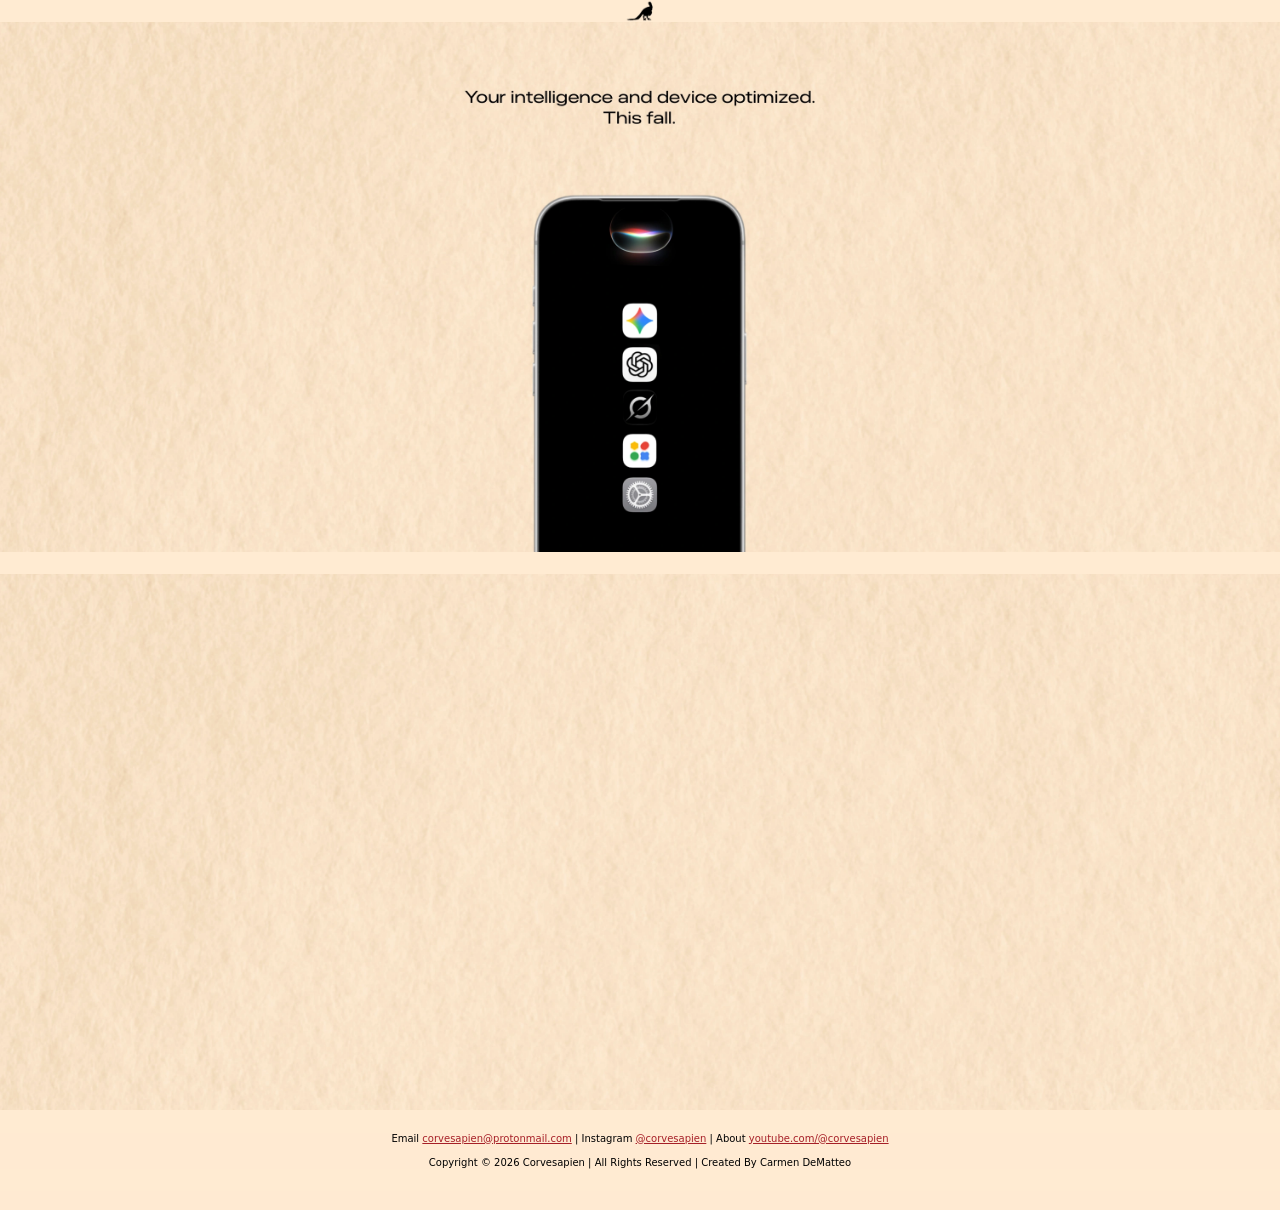
==== commit 723ffa2a: "Add files via upload" ====
--- a/index.html
+++ b/index.html
@@ -1,950 +1,6 @@
-<!doctype html>
-<html
-  lang="English"
-  data-ws-project="38b747ee-9ec5-44cf-a5fc-75f0f3fdee04"
-  data-ws-last-published="2026-07-13T04:00:42.158Z"
->
-  <head>
-    <link
-      rel="stylesheet"
-      type="text/css"
-      href="/assets/static/app_generated_index-6937cd5a.DcXZX0r9.css"
-    />
-    <meta charset="UTF-8" />
-    <meta name="viewport" content="width=device-width,initial-scale=1" />
-    <link rel="icon" href="/assets/Corvesapien_1_lARmdL-lA8GyIRZwNdbW8.webp" />
-    <meta property="og:url" content="https://url/" />
-    <meta property="og:title" content="Corvesapien" />
-    <meta property="og:type" content="website" />
-    <meta property="og:site_name" content="Corvesapien" />
-    <meta
-      name="description"
-      content="Your intelligence and device optimized. | Reclaim your time. Minimize your stress. Perfect your leverage."
-    />
-    <meta
-      property="og:description"
-      content="Your intelligence and device optimized. | Reclaim your time. Minimize your stress. Perfect your leverage."
-    />
-    <meta
-      property="og:image"
-      content="/assets/Corvesapien_Fn2FIuAk44opdXbAbjkpl.webp"
-    />
-    <meta property="twitter:card" content="summary_large_image" />
-    <title>Corvesapien</title>
-    <script type="application/ld+json">
-      {
-        "@context": "https://schema.org",
-        "@type": "WebSite",
-        "name": "Corvesapien"
-      }
-    </script>
-  </head>
-  <body class="w-element c60x1g6">
-    <a href="https://corvesapien.com/" class="w-element c100ujz5"
-      ><img
-        alt=""
-        width="3008"
-        height="52"
-        src="/assets/HeaderC_a4AGUNz1L4tDKP_OWylyB.webp"
-        class="w-image c6iej74 c1lsie0v c141naje c4va0eq c60x1g6"
-        sizes="100vw"
-        srcset="
-          /assets/HeaderC_a4AGUNz1L4tDKP_OWylyB.webp   16w,
-          /assets/HeaderC_a4AGUNz1L4tDKP_OWylyB.webp   32w,
-          /assets/HeaderC_a4AGUNz1L4tDKP_OWylyB.webp   48w,
-          /assets/HeaderC_a4AGUNz1L4tDKP_OWylyB.webp   64w,
-          /assets/HeaderC_a4AGUNz1L4tDKP_OWylyB.webp   96w,
-          /assets/HeaderC_a4AGUNz1L4tDKP_OWylyB.webp  128w,
-          /assets/HeaderC_a4AGUNz1L4tDKP_OWylyB.webp  256w,
-          /assets/HeaderC_a4AGUNz1L4tDKP_OWylyB.webp  384w,
-          /assets/HeaderC_a4AGUNz1L4tDKP_OWylyB.webp  640w,
-          /assets/HeaderC_a4AGUNz1L4tDKP_OWylyB.webp  750w,
-          /assets/HeaderC_a4AGUNz1L4tDKP_OWylyB.webp  828w,
-          /assets/HeaderC_a4AGUNz1L4tDKP_OWylyB.webp 1080w,
-          /assets/HeaderC_a4AGUNz1L4tDKP_OWylyB.webp 1200w,
-          /assets/HeaderC_a4AGUNz1L4tDKP_OWylyB.webp 1920w,
-          /assets/HeaderC_a4AGUNz1L4tDKP_OWylyB.webp 2048w,
-          /assets/HeaderC_a4AGUNz1L4tDKP_OWylyB.webp 3840w
-        "
-        decoding="async"
-        loading="lazy" /></a
-    ><a class="w-element" href="/your-intelligence-and-device-optimized"
-      ><img
-        alt=""
-        width="3008"
-        height="1260"
-        src="/assets/C1_aTy2FGTAZ7YaEj-Ai2vJP.webp"
-        class="w-image c1bfse99 cuql7ow c1mzwkz6 c100ujz5"
-        sizes="100vw"
-        srcset="
-          /assets/C1_aTy2FGTAZ7YaEj-Ai2vJP.webp   16w,
-          /assets/C1_aTy2FGTAZ7YaEj-Ai2vJP.webp   32w,
-          /assets/C1_aTy2FGTAZ7YaEj-Ai2vJP.webp   48w,
-          /assets/C1_aTy2FGTAZ7YaEj-Ai2vJP.webp   64w,
-          /assets/C1_aTy2FGTAZ7YaEj-Ai2vJP.webp   96w,
-          /assets/C1_aTy2FGTAZ7YaEj-Ai2vJP.webp  128w,
-          /assets/C1_aTy2FGTAZ7YaEj-Ai2vJP.webp  256w,
-          /assets/C1_aTy2FGTAZ7YaEj-Ai2vJP.webp  384w,
-          /assets/C1_aTy2FGTAZ7YaEj-Ai2vJP.webp  640w,
-          /assets/C1_aTy2FGTAZ7YaEj-Ai2vJP.webp  750w,
-          /assets/C1_aTy2FGTAZ7YaEj-Ai2vJP.webp  828w,
-          /assets/C1_aTy2FGTAZ7YaEj-Ai2vJP.webp 1080w,
-          /assets/C1_aTy2FGTAZ7YaEj-Ai2vJP.webp 1200w,
-          /assets/C1_aTy2FGTAZ7YaEj-Ai2vJP.webp 1920w,
-          /assets/C1_aTy2FGTAZ7YaEj-Ai2vJP.webp 2048w,
-          /assets/C1_aTy2FGTAZ7YaEj-Ai2vJP.webp 3840w
-        "
-        decoding="async"
-        loading="lazy" /></a
-    ><img
-      alt=""
-      width="3008"
-      height="52"
-      src="/assets/PaddingC_CQWX5rNpB0m8wkiJXCQ3V.webp"
-      class="w-image c100ujz5"
-      sizes="100vw"
-      srcset="
-        /assets/PaddingC_CQWX5rNpB0m8wkiJXCQ3V.webp   16w,
-        /assets/PaddingC_CQWX5rNpB0m8wkiJXCQ3V.webp   32w,
-        /assets/PaddingC_CQWX5rNpB0m8wkiJXCQ3V.webp   48w,
-        /assets/PaddingC_CQWX5rNpB0m8wkiJXCQ3V.webp   64w,
-        /assets/PaddingC_CQWX5rNpB0m8wkiJXCQ3V.webp   96w,
-        /assets/PaddingC_CQWX5rNpB0m8wkiJXCQ3V.webp  128w,
-        /assets/PaddingC_CQWX5rNpB0m8wkiJXCQ3V.webp  256w,
-        /assets/PaddingC_CQWX5rNpB0m8wkiJXCQ3V.webp  384w,
-        /assets/PaddingC_CQWX5rNpB0m8wkiJXCQ3V.webp  640w,
-        /assets/PaddingC_CQWX5rNpB0m8wkiJXCQ3V.webp  750w,
-        /assets/PaddingC_CQWX5rNpB0m8wkiJXCQ3V.webp  828w,
-        /assets/PaddingC_CQWX5rNpB0m8wkiJXCQ3V.webp 1080w,
-        /assets/PaddingC_CQWX5rNpB0m8wkiJXCQ3V.webp 1200w,
-        /assets/PaddingC_CQWX5rNpB0m8wkiJXCQ3V.webp 1920w,
-        /assets/PaddingC_CQWX5rNpB0m8wkiJXCQ3V.webp 2048w,
-        /assets/PaddingC_CQWX5rNpB0m8wkiJXCQ3V.webp 3840w
-      "
-      decoding="async"
-      loading="lazy"
-    /><a
-      class="w-element"
-      href="/reclaim-your-time-minimize-your-stress-perfect-your-leverage"
-      ><img
-        alt=""
-        width="3008"
-        height="1260"
-        src="/assets/C2_1mwhIOLB7FCIK2zmYPQcf.webp"
-        class="w-image c100ujz5"
-        sizes="100vw"
-        srcset="
-          /assets/C2_1mwhIOLB7FCIK2zmYPQcf.webp   16w,
-          /assets/C2_1mwhIOLB7FCIK2zmYPQcf.webp   32w,
-          /assets/C2_1mwhIOLB7FCIK2zmYPQcf.webp   48w,
-          /assets/C2_1mwhIOLB7FCIK2zmYPQcf.webp   64w,
-          /assets/C2_1mwhIOLB7FCIK2zmYPQcf.webp   96w,
-          /assets/C2_1mwhIOLB7FCIK2zmYPQcf.webp  128w,
-          /assets/C2_1mwhIOLB7FCIK2zmYPQcf.webp  256w,
-          /assets/C2_1mwhIOLB7FCIK2zmYPQcf.webp  384w,
-          /assets/C2_1mwhIOLB7FCIK2zmYPQcf.webp  640w,
-          /assets/C2_1mwhIOLB7FCIK2zmYPQcf.webp  750w,
-          /assets/C2_1mwhIOLB7FCIK2zmYPQcf.webp  828w,
-          /assets/C2_1mwhIOLB7FCIK2zmYPQcf.webp 1080w,
-          /assets/C2_1mwhIOLB7FCIK2zmYPQcf.webp 1200w,
-          /assets/C2_1mwhIOLB7FCIK2zmYPQcf.webp 1920w,
-          /assets/C2_1mwhIOLB7FCIK2zmYPQcf.webp 2048w,
-          /assets/C2_1mwhIOLB7FCIK2zmYPQcf.webp 3840w
-        "
-        decoding="async"
-        loading="lazy" /></a
-    ><img
-      alt=""
-      width="3008"
-      height="52"
-      src="/assets/PaddingC_CQWX5rNpB0m8wkiJXCQ3V.webp"
-      class="w-image c100ujz5"
-      sizes="100vw"
-      srcset="
-        /assets/PaddingC_CQWX5rNpB0m8wkiJXCQ3V.webp   16w,
-        /assets/PaddingC_CQWX5rNpB0m8wkiJXCQ3V.webp   32w,
-        /assets/PaddingC_CQWX5rNpB0m8wkiJXCQ3V.webp   48w,
-        /assets/PaddingC_CQWX5rNpB0m8wkiJXCQ3V.webp   64w,
-        /assets/PaddingC_CQWX5rNpB0m8wkiJXCQ3V.webp   96w,
-        /assets/PaddingC_CQWX5rNpB0m8wkiJXCQ3V.webp  128w,
-        /assets/PaddingC_CQWX5rNpB0m8wkiJXCQ3V.webp  256w,
-        /assets/PaddingC_CQWX5rNpB0m8wkiJXCQ3V.webp  384w,
-        /assets/PaddingC_CQWX5rNpB0m8wkiJXCQ3V.webp  640w,
-        /assets/PaddingC_CQWX5rNpB0m8wkiJXCQ3V.webp  750w,
-        /assets/PaddingC_CQWX5rNpB0m8wkiJXCQ3V.webp  828w,
-        /assets/PaddingC_CQWX5rNpB0m8wkiJXCQ3V.webp 1080w,
-        /assets/PaddingC_CQWX5rNpB0m8wkiJXCQ3V.webp 1200w,
-        /assets/PaddingC_CQWX5rNpB0m8wkiJXCQ3V.webp 1920w,
-        /assets/PaddingC_CQWX5rNpB0m8wkiJXCQ3V.webp 2048w,
-        /assets/PaddingC_CQWX5rNpB0m8wkiJXCQ3V.webp 3840w
-      "
-      decoding="async"
-      loading="lazy"
-    /><a class="w-element" href="/enhance-yourself-enhance-your-team"
-      ><img
-        alt=""
-        width="3008"
-        height="1260"
-        src="/assets/C3_mzCpp7tPh-P23OIhcdBZr.webp"
-        class="w-image c100ujz5"
-        sizes="100vw"
-        srcset="
-          /assets/C3_mzCpp7tPh-P23OIhcdBZr.webp   16w,
-          /assets/C3_mzCpp7tPh-P23OIhcdBZr.webp   32w,
-          /assets/C3_mzCpp7tPh-P23OIhcdBZr.webp   48w,
-          /assets/C3_mzCpp7tPh-P23OIhcdBZr.webp   64w,
-          /assets/C3_mzCpp7tPh-P23OIhcdBZr.webp   96w,
-          /assets/C3_mzCpp7tPh-P23OIhcdBZr.webp  128w,
-          /assets/C3_mzCpp7tPh-P23OIhcdBZr.webp  256w,
-          /assets/C3_mzCpp7tPh-P23OIhcdBZr.webp  384w,
-          /assets/C3_mzCpp7tPh-P23OIhcdBZr.webp  640w,
-          /assets/C3_mzCpp7tPh-P23OIhcdBZr.webp  750w,
-          /assets/C3_mzCpp7tPh-P23OIhcdBZr.webp  828w,
-          /assets/C3_mzCpp7tPh-P23OIhcdBZr.webp 1080w,
-          /assets/C3_mzCpp7tPh-P23OIhcdBZr.webp 1200w,
-          /assets/C3_mzCpp7tPh-P23OIhcdBZr.webp 1920w,
-          /assets/C3_mzCpp7tPh-P23OIhcdBZr.webp 2048w,
-          /assets/C3_mzCpp7tPh-P23OIhcdBZr.webp 3840w
-        "
-        decoding="async"
-        loading="lazy" /></a
-    ><img
-      alt=""
-      width="3008"
-      height="52"
-      src="/assets/PaddingC_CQWX5rNpB0m8wkiJXCQ3V.webp"
-      class="w-image c100ujz5"
-      sizes="100vw"
-      srcset="
-        /assets/PaddingC_CQWX5rNpB0m8wkiJXCQ3V.webp   16w,
-        /assets/PaddingC_CQWX5rNpB0m8wkiJXCQ3V.webp   32w,
-        /assets/PaddingC_CQWX5rNpB0m8wkiJXCQ3V.webp   48w,
-        /assets/PaddingC_CQWX5rNpB0m8wkiJXCQ3V.webp   64w,
-        /assets/PaddingC_CQWX5rNpB0m8wkiJXCQ3V.webp   96w,
-        /assets/PaddingC_CQWX5rNpB0m8wkiJXCQ3V.webp  128w,
-        /assets/PaddingC_CQWX5rNpB0m8wkiJXCQ3V.webp  256w,
-        /assets/PaddingC_CQWX5rNpB0m8wkiJXCQ3V.webp  384w,
-        /assets/PaddingC_CQWX5rNpB0m8wkiJXCQ3V.webp  640w,
-        /assets/PaddingC_CQWX5rNpB0m8wkiJXCQ3V.webp  750w,
-        /assets/PaddingC_CQWX5rNpB0m8wkiJXCQ3V.webp  828w,
-        /assets/PaddingC_CQWX5rNpB0m8wkiJXCQ3V.webp 1080w,
-        /assets/PaddingC_CQWX5rNpB0m8wkiJXCQ3V.webp 1200w,
-        /assets/PaddingC_CQWX5rNpB0m8wkiJXCQ3V.webp 1920w,
-        /assets/PaddingC_CQWX5rNpB0m8wkiJXCQ3V.webp 2048w,
-        /assets/PaddingC_CQWX5rNpB0m8wkiJXCQ3V.webp 3840w
-      "
-      decoding="async"
-      loading="lazy"
-    /><a class="w-element" href="/virtual-or-in-person-when-available"
-      ><img
-        alt=""
-        width="3008"
-        height="1260"
-        src="/assets/C4_dbqlDGhbQy8STc6WfX8z-.webp"
-        class="w-image c100ujz5"
-        sizes="100vw"
-        srcset="
-          /assets/C4_dbqlDGhbQy8STc6WfX8z-.webp   16w,
-          /assets/C4_dbqlDGhbQy8STc6WfX8z-.webp   32w,
-          /assets/C4_dbqlDGhbQy8STc6WfX8z-.webp   48w,
-          /assets/C4_dbqlDGhbQy8STc6WfX8z-.webp   64w,
-          /assets/C4_dbqlDGhbQy8STc6WfX8z-.webp   96w,
-          /assets/C4_dbqlDGhbQy8STc6WfX8z-.webp  128w,
-          /assets/C4_dbqlDGhbQy8STc6WfX8z-.webp  256w,
-          /assets/C4_dbqlDGhbQy8STc6WfX8z-.webp  384w,
-          /assets/C4_dbqlDGhbQy8STc6WfX8z-.webp  640w,
-          /assets/C4_dbqlDGhbQy8STc6WfX8z-.webp  750w,
-          /assets/C4_dbqlDGhbQy8STc6WfX8z-.webp  828w,
-          /assets/C4_dbqlDGhbQy8STc6WfX8z-.webp 1080w,
-          /assets/C4_dbqlDGhbQy8STc6WfX8z-.webp 1200w,
-          /assets/C4_dbqlDGhbQy8STc6WfX8z-.webp 1920w,
-          /assets/C4_dbqlDGhbQy8STc6WfX8z-.webp 2048w,
-          /assets/C4_dbqlDGhbQy8STc6WfX8z-.webp 3840w
-        "
-        decoding="async"
-        loading="lazy" /></a
-    ><img
-      alt=""
-      width="3008"
-      height="52"
-      src="/assets/PaddingC_CQWX5rNpB0m8wkiJXCQ3V.webp"
-      class="w-image c100ujz5"
-      sizes="100vw"
-      srcset="
-        /assets/PaddingC_CQWX5rNpB0m8wkiJXCQ3V.webp   16w,
-        /assets/PaddingC_CQWX5rNpB0m8wkiJXCQ3V.webp   32w,
-        /assets/PaddingC_CQWX5rNpB0m8wkiJXCQ3V.webp   48w,
-        /assets/PaddingC_CQWX5rNpB0m8wkiJXCQ3V.webp   64w,
-        /assets/PaddingC_CQWX5rNpB0m8wkiJXCQ3V.webp   96w,
-        /assets/PaddingC_CQWX5rNpB0m8wkiJXCQ3V.webp  128w,
-        /assets/PaddingC_CQWX5rNpB0m8wkiJXCQ3V.webp  256w,
-        /assets/PaddingC_CQWX5rNpB0m8wkiJXCQ3V.webp  384w,
-        /assets/PaddingC_CQWX5rNpB0m8wkiJXCQ3V.webp  640w,
-        /assets/PaddingC_CQWX5rNpB0m8wkiJXCQ3V.webp  750w,
-        /assets/PaddingC_CQWX5rNpB0m8wkiJXCQ3V.webp  828w,
-        /assets/PaddingC_CQWX5rNpB0m8wkiJXCQ3V.webp 1080w,
-        /assets/PaddingC_CQWX5rNpB0m8wkiJXCQ3V.webp 1200w,
-        /assets/PaddingC_CQWX5rNpB0m8wkiJXCQ3V.webp 1920w,
-        /assets/PaddingC_CQWX5rNpB0m8wkiJXCQ3V.webp 2048w,
-        /assets/PaddingC_CQWX5rNpB0m8wkiJXCQ3V.webp 3840w
-      "
-      decoding="async"
-      loading="lazy"
-    /><a
-      class="w-element"
-      href="/mathematically-guaranteed-return-on-investment"
-      ><img
-        alt=""
-        width="3008"
-        height="1260"
-        src="/assets/C5_YRKzTJkv49jDK5zhsqtU7.webp"
-        class="w-image c100ujz5"
-        sizes="100vw"
-        srcset="
-          /assets/C5_YRKzTJkv49jDK5zhsqtU7.webp   16w,
-          /assets/C5_YRKzTJkv49jDK5zhsqtU7.webp   32w,
-          /assets/C5_YRKzTJkv49jDK5zhsqtU7.webp   48w,
-          /assets/C5_YRKzTJkv49jDK5zhsqtU7.webp   64w,
-          /assets/C5_YRKzTJkv49jDK5zhsqtU7.webp   96w,
-          /assets/C5_YRKzTJkv49jDK5zhsqtU7.webp  128w,
-          /assets/C5_YRKzTJkv49jDK5zhsqtU7.webp  256w,
-          /assets/C5_YRKzTJkv49jDK5zhsqtU7.webp  384w,
-          /assets/C5_YRKzTJkv49jDK5zhsqtU7.webp  640w,
-          /assets/C5_YRKzTJkv49jDK5zhsqtU7.webp  750w,
-          /assets/C5_YRKzTJkv49jDK5zhsqtU7.webp  828w,
-          /assets/C5_YRKzTJkv49jDK5zhsqtU7.webp 1080w,
-          /assets/C5_YRKzTJkv49jDK5zhsqtU7.webp 1200w,
-          /assets/C5_YRKzTJkv49jDK5zhsqtU7.webp 1920w,
-          /assets/C5_YRKzTJkv49jDK5zhsqtU7.webp 2048w,
-          /assets/C5_YRKzTJkv49jDK5zhsqtU7.webp 3840w
-        "
-        decoding="async"
-        loading="lazy" /></a
-    ><img
-      alt=""
-      width="3008"
-      height="52"
-      src="/assets/PaddingC_CQWX5rNpB0m8wkiJXCQ3V.webp"
-      class="w-image c100ujz5"
-      sizes="100vw"
-      srcset="
-        /assets/PaddingC_CQWX5rNpB0m8wkiJXCQ3V.webp   16w,
-        /assets/PaddingC_CQWX5rNpB0m8wkiJXCQ3V.webp   32w,
-        /assets/PaddingC_CQWX5rNpB0m8wkiJXCQ3V.webp   48w,
-        /assets/PaddingC_CQWX5rNpB0m8wkiJXCQ3V.webp   64w,
-        /assets/PaddingC_CQWX5rNpB0m8wkiJXCQ3V.webp   96w,
-        /assets/PaddingC_CQWX5rNpB0m8wkiJXCQ3V.webp  128w,
-        /assets/PaddingC_CQWX5rNpB0m8wkiJXCQ3V.webp  256w,
-        /assets/PaddingC_CQWX5rNpB0m8wkiJXCQ3V.webp  384w,
-        /assets/PaddingC_CQWX5rNpB0m8wkiJXCQ3V.webp  640w,
-        /assets/PaddingC_CQWX5rNpB0m8wkiJXCQ3V.webp  750w,
-        /assets/PaddingC_CQWX5rNpB0m8wkiJXCQ3V.webp  828w,
-        /assets/PaddingC_CQWX5rNpB0m8wkiJXCQ3V.webp 1080w,
-        /assets/PaddingC_CQWX5rNpB0m8wkiJXCQ3V.webp 1200w,
-        /assets/PaddingC_CQWX5rNpB0m8wkiJXCQ3V.webp 1920w,
-        /assets/PaddingC_CQWX5rNpB0m8wkiJXCQ3V.webp 2048w,
-        /assets/PaddingC_CQWX5rNpB0m8wkiJXCQ3V.webp 3840w
-      "
-      decoding="async"
-      loading="lazy"
-    /><a class="w-element" href="/begin"
-      ><img
-        alt=""
-        width="3008"
-        height="1260"
-        src="/assets/C6_KnrbZ7Sn2vpxopcEK9pvg.webp"
-        class="w-image c100ujz5"
-        sizes="100vw"
-        srcset="
-          /assets/C6_KnrbZ7Sn2vpxopcEK9pvg.webp   16w,
-          /assets/C6_KnrbZ7Sn2vpxopcEK9pvg.webp   32w,
-          /assets/C6_KnrbZ7Sn2vpxopcEK9pvg.webp   48w,
-          /assets/C6_KnrbZ7Sn2vpxopcEK9pvg.webp   64w,
-          /assets/C6_KnrbZ7Sn2vpxopcEK9pvg.webp   96w,
-          /assets/C6_KnrbZ7Sn2vpxopcEK9pvg.webp  128w,
-          /assets/C6_KnrbZ7Sn2vpxopcEK9pvg.webp  256w,
-          /assets/C6_KnrbZ7Sn2vpxopcEK9pvg.webp  384w,
-          /assets/C6_KnrbZ7Sn2vpxopcEK9pvg.webp  640w,
-          /assets/C6_KnrbZ7Sn2vpxopcEK9pvg.webp  750w,
-          /assets/C6_KnrbZ7Sn2vpxopcEK9pvg.webp  828w,
-          /assets/C6_KnrbZ7Sn2vpxopcEK9pvg.webp 1080w,
-          /assets/C6_KnrbZ7Sn2vpxopcEK9pvg.webp 1200w,
-          /assets/C6_KnrbZ7Sn2vpxopcEK9pvg.webp 1920w,
-          /assets/C6_KnrbZ7Sn2vpxopcEK9pvg.webp 2048w,
-          /assets/C6_KnrbZ7Sn2vpxopcEK9pvg.webp 3840w
-        "
-        decoding="async"
-        loading="lazy" /></a
-    ><img
-      alt=""
-      width="3008"
-      height="52"
-      src="/assets/PaddingC_CQWX5rNpB0m8wkiJXCQ3V.webp"
-      class="w-image c100ujz5"
-      sizes="100vw"
-      srcset="
-        /assets/PaddingC_CQWX5rNpB0m8wkiJXCQ3V.webp   16w,
-        /assets/PaddingC_CQWX5rNpB0m8wkiJXCQ3V.webp   32w,
-        /assets/PaddingC_CQWX5rNpB0m8wkiJXCQ3V.webp   48w,
-        /assets/PaddingC_CQWX5rNpB0m8wkiJXCQ3V.webp   64w,
-        /assets/PaddingC_CQWX5rNpB0m8wkiJXCQ3V.webp   96w,
-        /assets/PaddingC_CQWX5rNpB0m8wkiJXCQ3V.webp  128w,
-        /assets/PaddingC_CQWX5rNpB0m8wkiJXCQ3V.webp  256w,
-        /assets/PaddingC_CQWX5rNpB0m8wkiJXCQ3V.webp  384w,
-        /assets/PaddingC_CQWX5rNpB0m8wkiJXCQ3V.webp  640w,
-        /assets/PaddingC_CQWX5rNpB0m8wkiJXCQ3V.webp  750w,
-        /assets/PaddingC_CQWX5rNpB0m8wkiJXCQ3V.webp  828w,
-        /assets/PaddingC_CQWX5rNpB0m8wkiJXCQ3V.webp 1080w,
-        /assets/PaddingC_CQWX5rNpB0m8wkiJXCQ3V.webp 1200w,
-        /assets/PaddingC_CQWX5rNpB0m8wkiJXCQ3V.webp 1920w,
-        /assets/PaddingC_CQWX5rNpB0m8wkiJXCQ3V.webp 2048w,
-        /assets/PaddingC_CQWX5rNpB0m8wkiJXCQ3V.webp 3840w
-      "
-      decoding="async"
-      loading="lazy"
-    />
-    <div
-      class="w-element cv5xv3g c60x1g6 ceq6vif coypcre c18vm0o1 c1ba2sqp c100ujz5"
-    >
-      Email
-      <a
-        href="mailto:corvesapien@protonmail.com?subject=Corvesapien"
-        class="w-element c4va0eq cwuuxu6"
-        >corvesapien@protonmail.com</a
-      >
-      | Instagram
-      <a
-        href="https://www.instagram.com/corvesapien/?next=%2F"
-        target="_blank"
-        class="w-element c4va0eq cwuuxu6"
-        >@corvesapien</a
-      >
-      | Ad
-      <a
-        target="_blank"
-        href="https://www.youtube.com/@corvesapien"
-        class="w-element c4va0eq cwuuxu6"
-        >youtube.com/@corvesapien</a
-      ><br /><br />Copyright © 2026 Corvesapien | All Rights Reserved | Created
-      By Carmen DeMatteo<br /><br /><a
-        target="_blank"
-        class="w-element c4va0eq cwuuxu6"
-        href="/disclosure-statement"
-        >Disclosure Statement</a
-      >
-      |
-      <a
-        target="_blank"
-        class="w-element c4va0eq cwuuxu6"
-        href="/terms-of-service"
-        >Terms Of Service</a
-      >
-      |
-      <a
-        target="_blank"
-        class="w-element c4va0eq cwuuxu6"
-        href="/privacy-policy"
-        >Privacy Policy</a
-      >
-    </div>
-    <img
-      alt=""
-      width="3008"
-      height="52"
-      src="/assets/PaddingC_CQWX5rNpB0m8wkiJXCQ3V.webp"
-      class="w-image c100ujz5"
-      sizes="100vw"
-      srcset="
-        /assets/PaddingC_CQWX5rNpB0m8wkiJXCQ3V.webp   16w,
-        /assets/PaddingC_CQWX5rNpB0m8wkiJXCQ3V.webp   32w,
-        /assets/PaddingC_CQWX5rNpB0m8wkiJXCQ3V.webp   48w,
-        /assets/PaddingC_CQWX5rNpB0m8wkiJXCQ3V.webp   64w,
-        /assets/PaddingC_CQWX5rNpB0m8wkiJXCQ3V.webp   96w,
-        /assets/PaddingC_CQWX5rNpB0m8wkiJXCQ3V.webp  128w,
-        /assets/PaddingC_CQWX5rNpB0m8wkiJXCQ3V.webp  256w,
-        /assets/PaddingC_CQWX5rNpB0m8wkiJXCQ3V.webp  384w,
-        /assets/PaddingC_CQWX5rNpB0m8wkiJXCQ3V.webp  640w,
-        /assets/PaddingC_CQWX5rNpB0m8wkiJXCQ3V.webp  750w,
-        /assets/PaddingC_CQWX5rNpB0m8wkiJXCQ3V.webp  828w,
-        /assets/PaddingC_CQWX5rNpB0m8wkiJXCQ3V.webp 1080w,
-        /assets/PaddingC_CQWX5rNpB0m8wkiJXCQ3V.webp 1200w,
-        /assets/PaddingC_CQWX5rNpB0m8wkiJXCQ3V.webp 1920w,
-        /assets/PaddingC_CQWX5rNpB0m8wkiJXCQ3V.webp 2048w,
-        /assets/PaddingC_CQWX5rNpB0m8wkiJXCQ3V.webp 3840w
-      "
-      decoding="async"
-      loading="lazy"
-    /><a href="https://corvesapien.com/" class="w-element cyc4v9d cwm2jer"
-      ><img
-        alt=""
-        width="976"
-        height="52"
-        src="/assets/HeaderP_d4DNizbK-_BZ8AhOnkkkd.webp"
-        class="w-image c5fr9vw cu2mk2m c1mcxkt4 c1sb273u c1ixg072"
-        sizes="100vw"
-        srcset="
-          /assets/HeaderP_d4DNizbK-_BZ8AhOnkkkd.webp   16w,
-          /assets/HeaderP_d4DNizbK-_BZ8AhOnkkkd.webp   32w,
-          /assets/HeaderP_d4DNizbK-_BZ8AhOnkkkd.webp   48w,
-          /assets/HeaderP_d4DNizbK-_BZ8AhOnkkkd.webp   64w,
-          /assets/HeaderP_d4DNizbK-_BZ8AhOnkkkd.webp   96w,
-          /assets/HeaderP_d4DNizbK-_BZ8AhOnkkkd.webp  128w,
-          /assets/HeaderP_d4DNizbK-_BZ8AhOnkkkd.webp  256w,
-          /assets/HeaderP_d4DNizbK-_BZ8AhOnkkkd.webp  384w,
-          /assets/HeaderP_d4DNizbK-_BZ8AhOnkkkd.webp  640w,
-          /assets/HeaderP_d4DNizbK-_BZ8AhOnkkkd.webp  750w,
-          /assets/HeaderP_d4DNizbK-_BZ8AhOnkkkd.webp  828w,
-          /assets/HeaderP_d4DNizbK-_BZ8AhOnkkkd.webp 1080w,
-          /assets/HeaderP_d4DNizbK-_BZ8AhOnkkkd.webp 1200w,
-          /assets/HeaderP_d4DNizbK-_BZ8AhOnkkkd.webp 1920w,
-          /assets/HeaderP_d4DNizbK-_BZ8AhOnkkkd.webp 2048w
-        "
-        decoding="async"
-        loading="lazy" /></a
-    ><a class="w-element" href="/your-intelligence-and-device-optimized"
-      ><img
-        alt=""
-        width="976"
-        height="1260"
-        src="/assets/P1_ibK4tJhxGnEeKrrRrpAdS.webp"
-        class="w-image cyc4v9d cwm2jer c11ngcu9"
-        sizes="100vw"
-        srcset="
-          /assets/P1_ibK4tJhxGnEeKrrRrpAdS.webp   16w,
-          /assets/P1_ibK4tJhxGnEeKrrRrpAdS.webp   32w,
-          /assets/P1_ibK4tJhxGnEeKrrRrpAdS.webp   48w,
-          /assets/P1_ibK4tJhxGnEeKrrRrpAdS.webp   64w,
-          /assets/P1_ibK4tJhxGnEeKrrRrpAdS.webp   96w,
-          /assets/P1_ibK4tJhxGnEeKrrRrpAdS.webp  128w,
-          /assets/P1_ibK4tJhxGnEeKrrRrpAdS.webp  256w,
-          /assets/P1_ibK4tJhxGnEeKrrRrpAdS.webp  384w,
-          /assets/P1_ibK4tJhxGnEeKrrRrpAdS.webp  640w,
-          /assets/P1_ibK4tJhxGnEeKrrRrpAdS.webp  750w,
-          /assets/P1_ibK4tJhxGnEeKrrRrpAdS.webp  828w,
-          /assets/P1_ibK4tJhxGnEeKrrRrpAdS.webp 1080w,
-          /assets/P1_ibK4tJhxGnEeKrrRrpAdS.webp 1200w,
-          /assets/P1_ibK4tJhxGnEeKrrRrpAdS.webp 1920w,
-          /assets/P1_ibK4tJhxGnEeKrrRrpAdS.webp 2048w
-        "
-        decoding="async"
-        loading="lazy" /></a
-    ><img
-      alt=""
-      width="976"
-      height="52"
-      src="/assets/PaddingP_c726JGahTB2J8W7xfRJMN.webp"
-      class="w-image cyc4v9d cwm2jer"
-      sizes="100vw"
-      srcset="
-        /assets/PaddingP_c726JGahTB2J8W7xfRJMN.webp   16w,
-        /assets/PaddingP_c726JGahTB2J8W7xfRJMN.webp   32w,
-        /assets/PaddingP_c726JGahTB2J8W7xfRJMN.webp   48w,
-        /assets/PaddingP_c726JGahTB2J8W7xfRJMN.webp   64w,
-        /assets/PaddingP_c726JGahTB2J8W7xfRJMN.webp   96w,
-        /assets/PaddingP_c726JGahTB2J8W7xfRJMN.webp  128w,
-        /assets/PaddingP_c726JGahTB2J8W7xfRJMN.webp  256w,
-        /assets/PaddingP_c726JGahTB2J8W7xfRJMN.webp  384w,
-        /assets/PaddingP_c726JGahTB2J8W7xfRJMN.webp  640w,
-        /assets/PaddingP_c726JGahTB2J8W7xfRJMN.webp  750w,
-        /assets/PaddingP_c726JGahTB2J8W7xfRJMN.webp  828w,
-        /assets/PaddingP_c726JGahTB2J8W7xfRJMN.webp 1080w,
-        /assets/PaddingP_c726JGahTB2J8W7xfRJMN.webp 1200w,
-        /assets/PaddingP_c726JGahTB2J8W7xfRJMN.webp 1920w,
-        /assets/PaddingP_c726JGahTB2J8W7xfRJMN.webp 2048w
-      "
-      decoding="async"
-      loading="lazy"
-    /><a
-      class="w-element"
-      href="/reclaim-your-time-minimize-your-stress-perfect-your-leverage"
-      ><img
-        alt=""
-        width="976"
-        height="1260"
-        src="/assets/P2_fAr3ei6QJFMGwCdcKXxMF.webp"
-        class="w-image cyc4v9d cwm2jer"
-        sizes="100vw"
-        srcset="
-          /assets/P2_fAr3ei6QJFMGwCdcKXxMF.webp   16w,
-          /assets/P2_fAr3ei6QJFMGwCdcKXxMF.webp   32w,
-          /assets/P2_fAr3ei6QJFMGwCdcKXxMF.webp   48w,
-          /assets/P2_fAr3ei6QJFMGwCdcKXxMF.webp   64w,
-          /assets/P2_fAr3ei6QJFMGwCdcKXxMF.webp   96w,
-          /assets/P2_fAr3ei6QJFMGwCdcKXxMF.webp  128w,
-          /assets/P2_fAr3ei6QJFMGwCdcKXxMF.webp  256w,
-          /assets/P2_fAr3ei6QJFMGwCdcKXxMF.webp  384w,
-          /assets/P2_fAr3ei6QJFMGwCdcKXxMF.webp  640w,
-          /assets/P2_fAr3ei6QJFMGwCdcKXxMF.webp  750w,
-          /assets/P2_fAr3ei6QJFMGwCdcKXxMF.webp  828w,
-          /assets/P2_fAr3ei6QJFMGwCdcKXxMF.webp 1080w,
-          /assets/P2_fAr3ei6QJFMGwCdcKXxMF.webp 1200w,
-          /assets/P2_fAr3ei6QJFMGwCdcKXxMF.webp 1920w,
-          /assets/P2_fAr3ei6QJFMGwCdcKXxMF.webp 2048w
-        "
-        decoding="async"
-        loading="lazy" /></a
-    ><img
-      alt=""
-      width="976"
-      height="52"
-      src="/assets/PaddingP_c726JGahTB2J8W7xfRJMN.webp"
-      class="w-image cyc4v9d cwm2jer"
-      sizes="100vw"
-      srcset="
-        /assets/PaddingP_c726JGahTB2J8W7xfRJMN.webp   16w,
-        /assets/PaddingP_c726JGahTB2J8W7xfRJMN.webp   32w,
-        /assets/PaddingP_c726JGahTB2J8W7xfRJMN.webp   48w,
-        /assets/PaddingP_c726JGahTB2J8W7xfRJMN.webp   64w,
-        /assets/PaddingP_c726JGahTB2J8W7xfRJMN.webp   96w,
-        /assets/PaddingP_c726JGahTB2J8W7xfRJMN.webp  128w,
-        /assets/PaddingP_c726JGahTB2J8W7xfRJMN.webp  256w,
-        /assets/PaddingP_c726JGahTB2J8W7xfRJMN.webp  384w,
-        /assets/PaddingP_c726JGahTB2J8W7xfRJMN.webp  640w,
-        /assets/PaddingP_c726JGahTB2J8W7xfRJMN.webp  750w,
-        /assets/PaddingP_c726JGahTB2J8W7xfRJMN.webp  828w,
-        /assets/PaddingP_c726JGahTB2J8W7xfRJMN.webp 1080w,
-        /assets/PaddingP_c726JGahTB2J8W7xfRJMN.webp 1200w,
-        /assets/PaddingP_c726JGahTB2J8W7xfRJMN.webp 1920w,
-        /assets/PaddingP_c726JGahTB2J8W7xfRJMN.webp 2048w
-      "
-      decoding="async"
-      loading="lazy"
-    /><a class="w-element" href="/enhance-yourself-enhance-your-team"
-      ><img
-        alt=""
-        width="976"
-        height="1260"
-        src="/assets/P3_siTDIaEzsy2TUM84opRK5.webp"
-        class="w-image cyc4v9d cwm2jer"
-        sizes="100vw"
-        srcset="
-          /assets/P3_siTDIaEzsy2TUM84opRK5.webp   16w,
-          /assets/P3_siTDIaEzsy2TUM84opRK5.webp   32w,
-          /assets/P3_siTDIaEzsy2TUM84opRK5.webp   48w,
-          /assets/P3_siTDIaEzsy2TUM84opRK5.webp   64w,
-          /assets/P3_siTDIaEzsy2TUM84opRK5.webp   96w,
-          /assets/P3_siTDIaEzsy2TUM84opRK5.webp  128w,
-          /assets/P3_siTDIaEzsy2TUM84opRK5.webp  256w,
-          /assets/P3_siTDIaEzsy2TUM84opRK5.webp  384w,
-          /assets/P3_siTDIaEzsy2TUM84opRK5.webp  640w,
-          /assets/P3_siTDIaEzsy2TUM84opRK5.webp  750w,
-          /assets/P3_siTDIaEzsy2TUM84opRK5.webp  828w,
-          /assets/P3_siTDIaEzsy2TUM84opRK5.webp 1080w,
-          /assets/P3_siTDIaEzsy2TUM84opRK5.webp 1200w,
-          /assets/P3_siTDIaEzsy2TUM84opRK5.webp 1920w,
-          /assets/P3_siTDIaEzsy2TUM84opRK5.webp 2048w
-        "
-        decoding="async"
-        loading="lazy" /></a
-    ><img
-      alt=""
-      width="976"
-      height="52"
-      src="/assets/PaddingP_c726JGahTB2J8W7xfRJMN.webp"
-      class="w-image cyc4v9d cwm2jer"
-      sizes="100vw"
-      srcset="
-        /assets/PaddingP_c726JGahTB2J8W7xfRJMN.webp   16w,
-        /assets/PaddingP_c726JGahTB2J8W7xfRJMN.webp   32w,
-        /assets/PaddingP_c726JGahTB2J8W7xfRJMN.webp   48w,
-        /assets/PaddingP_c726JGahTB2J8W7xfRJMN.webp   64w,
-        /assets/PaddingP_c726JGahTB2J8W7xfRJMN.webp   96w,
-        /assets/PaddingP_c726JGahTB2J8W7xfRJMN.webp  128w,
-        /assets/PaddingP_c726JGahTB2J8W7xfRJMN.webp  256w,
-        /assets/PaddingP_c726JGahTB2J8W7xfRJMN.webp  384w,
-        /assets/PaddingP_c726JGahTB2J8W7xfRJMN.webp  640w,
-        /assets/PaddingP_c726JGahTB2J8W7xfRJMN.webp  750w,
-        /assets/PaddingP_c726JGahTB2J8W7xfRJMN.webp  828w,
-        /assets/PaddingP_c726JGahTB2J8W7xfRJMN.webp 1080w,
-        /assets/PaddingP_c726JGahTB2J8W7xfRJMN.webp 1200w,
-        /assets/PaddingP_c726JGahTB2J8W7xfRJMN.webp 1920w,
-        /assets/PaddingP_c726JGahTB2J8W7xfRJMN.webp 2048w
-      "
-      decoding="async"
-      loading="lazy"
-    /><a class="w-element" href="/virtual-or-in-person-when-available"
-      ><img
-        alt=""
-        width="976"
-        height="1260"
-        src="/assets/P4_KneraV2FAFMrwn_hgDyA4.webp"
-        class="w-image cyc4v9d cwm2jer"
-        sizes="100vw"
-        srcset="
-          /assets/P4_KneraV2FAFMrwn_hgDyA4.webp   16w,
-          /assets/P4_KneraV2FAFMrwn_hgDyA4.webp   32w,
-          /assets/P4_KneraV2FAFMrwn_hgDyA4.webp   48w,
-          /assets/P4_KneraV2FAFMrwn_hgDyA4.webp   64w,
-          /assets/P4_KneraV2FAFMrwn_hgDyA4.webp   96w,
-          /assets/P4_KneraV2FAFMrwn_hgDyA4.webp  128w,
-          /assets/P4_KneraV2FAFMrwn_hgDyA4.webp  256w,
-          /assets/P4_KneraV2FAFMrwn_hgDyA4.webp  384w,
-          /assets/P4_KneraV2FAFMrwn_hgDyA4.webp  640w,
-          /assets/P4_KneraV2FAFMrwn_hgDyA4.webp  750w,
-          /assets/P4_KneraV2FAFMrwn_hgDyA4.webp  828w,
-          /assets/P4_KneraV2FAFMrwn_hgDyA4.webp 1080w,
-          /assets/P4_KneraV2FAFMrwn_hgDyA4.webp 1200w,
-          /assets/P4_KneraV2FAFMrwn_hgDyA4.webp 1920w,
-          /assets/P4_KneraV2FAFMrwn_hgDyA4.webp 2048w
-        "
-        decoding="async"
-        loading="lazy" /></a
-    ><img
-      alt=""
-      width="976"
-      height="52"
-      src="/assets/PaddingP_c726JGahTB2J8W7xfRJMN.webp"
-      class="w-image cyc4v9d cwm2jer"
-      sizes="100vw"
-      srcset="
-        /assets/PaddingP_c726JGahTB2J8W7xfRJMN.webp   16w,
-        /assets/PaddingP_c726JGahTB2J8W7xfRJMN.webp   32w,
-        /assets/PaddingP_c726JGahTB2J8W7xfRJMN.webp   48w,
-        /assets/PaddingP_c726JGahTB2J8W7xfRJMN.webp   64w,
-        /assets/PaddingP_c726JGahTB2J8W7xfRJMN.webp   96w,
-        /assets/PaddingP_c726JGahTB2J8W7xfRJMN.webp  128w,
-        /assets/PaddingP_c726JGahTB2J8W7xfRJMN.webp  256w,
-        /assets/PaddingP_c726JGahTB2J8W7xfRJMN.webp  384w,
-        /assets/PaddingP_c726JGahTB2J8W7xfRJMN.webp  640w,
-        /assets/PaddingP_c726JGahTB2J8W7xfRJMN.webp  750w,
-        /assets/PaddingP_c726JGahTB2J8W7xfRJMN.webp  828w,
-        /assets/PaddingP_c726JGahTB2J8W7xfRJMN.webp 1080w,
-        /assets/PaddingP_c726JGahTB2J8W7xfRJMN.webp 1200w,
-        /assets/PaddingP_c726JGahTB2J8W7xfRJMN.webp 1920w,
-        /assets/PaddingP_c726JGahTB2J8W7xfRJMN.webp 2048w
-      "
-      decoding="async"
-      loading="lazy"
-    /><a
-      class="w-element"
-      href="/mathematically-guaranteed-return-on-investment"
-      ><img
-        alt=""
-        width="976"
-        height="1260"
-        src="/assets/P5_Ui97u7B3XRzVV-x4_gjYO.webp"
-        class="w-image cyc4v9d cwm2jer"
-        sizes="100vw"
-        srcset="
-          /assets/P5_Ui97u7B3XRzVV-x4_gjYO.webp   16w,
-          /assets/P5_Ui97u7B3XRzVV-x4_gjYO.webp   32w,
-          /assets/P5_Ui97u7B3XRzVV-x4_gjYO.webp   48w,
-          /assets/P5_Ui97u7B3XRzVV-x4_gjYO.webp   64w,
-          /assets/P5_Ui97u7B3XRzVV-x4_gjYO.webp   96w,
-          /assets/P5_Ui97u7B3XRzVV-x4_gjYO.webp  128w,
-          /assets/P5_Ui97u7B3XRzVV-x4_gjYO.webp  256w,
-          /assets/P5_Ui97u7B3XRzVV-x4_gjYO.webp  384w,
-          /assets/P5_Ui97u7B3XRzVV-x4_gjYO.webp  640w,
-          /assets/P5_Ui97u7B3XRzVV-x4_gjYO.webp  750w,
-          /assets/P5_Ui97u7B3XRzVV-x4_gjYO.webp  828w,
-          /assets/P5_Ui97u7B3XRzVV-x4_gjYO.webp 1080w,
-          /assets/P5_Ui97u7B3XRzVV-x4_gjYO.webp 1200w,
-          /assets/P5_Ui97u7B3XRzVV-x4_gjYO.webp 1920w,
-          /assets/P5_Ui97u7B3XRzVV-x4_gjYO.webp 2048w
-        "
-        decoding="async"
-        loading="lazy" /></a
-    ><img
-      alt=""
-      width="976"
-      height="52"
-      src="/assets/PaddingP_c726JGahTB2J8W7xfRJMN.webp"
-      class="w-image cyc4v9d cwm2jer"
-      sizes="100vw"
-      srcset="
-        /assets/PaddingP_c726JGahTB2J8W7xfRJMN.webp   16w,
-        /assets/PaddingP_c726JGahTB2J8W7xfRJMN.webp   32w,
-        /assets/PaddingP_c726JGahTB2J8W7xfRJMN.webp   48w,
-        /assets/PaddingP_c726JGahTB2J8W7xfRJMN.webp   64w,
-        /assets/PaddingP_c726JGahTB2J8W7xfRJMN.webp   96w,
-        /assets/PaddingP_c726JGahTB2J8W7xfRJMN.webp  128w,
-        /assets/PaddingP_c726JGahTB2J8W7xfRJMN.webp  256w,
-        /assets/PaddingP_c726JGahTB2J8W7xfRJMN.webp  384w,
-        /assets/PaddingP_c726JGahTB2J8W7xfRJMN.webp  640w,
-        /assets/PaddingP_c726JGahTB2J8W7xfRJMN.webp  750w,
-        /assets/PaddingP_c726JGahTB2J8W7xfRJMN.webp  828w,
-        /assets/PaddingP_c726JGahTB2J8W7xfRJMN.webp 1080w,
-        /assets/PaddingP_c726JGahTB2J8W7xfRJMN.webp 1200w,
-        /assets/PaddingP_c726JGahTB2J8W7xfRJMN.webp 1920w,
-        /assets/PaddingP_c726JGahTB2J8W7xfRJMN.webp 2048w
-      "
-      decoding="async"
-      loading="lazy"
-    /><a class="w-element" href="/begin"
-      ><img
-        alt=""
-        width="976"
-        height="1260"
-        src="/assets/P6_4mY7ZtVBfQ_slAFnWobg9.webp"
-        class="w-image cyc4v9d cwm2jer"
-        sizes="100vw"
-        srcset="
-          /assets/P6_4mY7ZtVBfQ_slAFnWobg9.webp   16w,
-          /assets/P6_4mY7ZtVBfQ_slAFnWobg9.webp   32w,
-          /assets/P6_4mY7ZtVBfQ_slAFnWobg9.webp   48w,
-          /assets/P6_4mY7ZtVBfQ_slAFnWobg9.webp   64w,
-          /assets/P6_4mY7ZtVBfQ_slAFnWobg9.webp   96w,
-          /assets/P6_4mY7ZtVBfQ_slAFnWobg9.webp  128w,
-          /assets/P6_4mY7ZtVBfQ_slAFnWobg9.webp  256w,
-          /assets/P6_4mY7ZtVBfQ_slAFnWobg9.webp  384w,
-          /assets/P6_4mY7ZtVBfQ_slAFnWobg9.webp  640w,
-          /assets/P6_4mY7ZtVBfQ_slAFnWobg9.webp  750w,
-          /assets/P6_4mY7ZtVBfQ_slAFnWobg9.webp  828w,
-          /assets/P6_4mY7ZtVBfQ_slAFnWobg9.webp 1080w,
-          /assets/P6_4mY7ZtVBfQ_slAFnWobg9.webp 1200w,
-          /assets/P6_4mY7ZtVBfQ_slAFnWobg9.webp 1920w,
-          /assets/P6_4mY7ZtVBfQ_slAFnWobg9.webp 2048w
-        "
-        decoding="async"
-        loading="lazy" /></a
-    ><img
-      alt=""
-      width="976"
-      height="52"
-      src="/assets/PaddingP_c726JGahTB2J8W7xfRJMN.webp"
-      class="w-image cyc4v9d cwm2jer"
-      sizes="100vw"
-      srcset="
-        /assets/PaddingP_c726JGahTB2J8W7xfRJMN.webp   16w,
-        /assets/PaddingP_c726JGahTB2J8W7xfRJMN.webp   32w,
-        /assets/PaddingP_c726JGahTB2J8W7xfRJMN.webp   48w,
-        /assets/PaddingP_c726JGahTB2J8W7xfRJMN.webp   64w,
-        /assets/PaddingP_c726JGahTB2J8W7xfRJMN.webp   96w,
-        /assets/PaddingP_c726JGahTB2J8W7xfRJMN.webp  128w,
-        /assets/PaddingP_c726JGahTB2J8W7xfRJMN.webp  256w,
-        /assets/PaddingP_c726JGahTB2J8W7xfRJMN.webp  384w,
-        /assets/PaddingP_c726JGahTB2J8W7xfRJMN.webp  640w,
-        /assets/PaddingP_c726JGahTB2J8W7xfRJMN.webp  750w,
-        /assets/PaddingP_c726JGahTB2J8W7xfRJMN.webp  828w,
-        /assets/PaddingP_c726JGahTB2J8W7xfRJMN.webp 1080w,
-        /assets/PaddingP_c726JGahTB2J8W7xfRJMN.webp 1200w,
-        /assets/PaddingP_c726JGahTB2J8W7xfRJMN.webp 1920w,
-        /assets/PaddingP_c726JGahTB2J8W7xfRJMN.webp 2048w
-      "
-      decoding="async"
-      loading="lazy"
-    />
-    <div
-      class="w-element cv5xv3g c60x1g6 ceq6vif c1eq6iqt cyc4v9d cwm2jer cy4raal"
-    >
-      Email
-      <a
-        href="mailto:corvesapien@protonmail.com?subject=Corvesapien"
-        class="w-element c4va0eq ceq6vif cwuuxu6"
-        >corvesapien@protonmail.com</a
-      ><br />Instagram
-      <a
-        target="_blank"
-        href="https://www.instagram.com/corvesapien/?next=%2F"
-        class="w-element c4va0eq cwuuxu6"
-        >@corvesapien</a
-      ><br />Ad
-      <a
-        target="_blank"
-        href="https://www.youtube.com/@corvesapien"
-        class="w-element c4va0eq cwuuxu6"
-        >youtube.com/@corvesapien</a
-      ><br /><br />Copyright © 2026 Corvesapien<br />All Rights Reserved<br />Created
-      By Carmen DeMatteo<br /><br /><a
-        target="_blank"
-        class="w-element c5fr9vw cyb5zaz"
-        href="/disclosure-statement"
-        >Disclosure Statement</a
-      >
-      |
-      <a
-        target="_blank"
-        class="w-element c5fr9vw cyb5zaz"
-        href="/terms-of-service"
-        >Terms Of Service</a
-      >
-      |
-      <a
-        target="_blank"
-        class="w-element c5fr9vw cyb5zaz"
-        href="/privacy-policy"
-        >Privacy Policy</a
-      >
-    </div>
-    <img
-      alt=""
-      width="976"
-      height="52"
-      src="/assets/PaddingP_c726JGahTB2J8W7xfRJMN.webp"
-      class="w-image cyc4v9d cwm2jer"
-      sizes="100vw"
-      srcset="
-        /assets/PaddingP_c726JGahTB2J8W7xfRJMN.webp   16w,
-        /assets/PaddingP_c726JGahTB2J8W7xfRJMN.webp   32w,
-        /assets/PaddingP_c726JGahTB2J8W7xfRJMN.webp   48w,
-        /assets/PaddingP_c726JGahTB2J8W7xfRJMN.webp   64w,
-        /assets/PaddingP_c726JGahTB2J8W7xfRJMN.webp   96w,
-        /assets/PaddingP_c726JGahTB2J8W7xfRJMN.webp  128w,
-        /assets/PaddingP_c726JGahTB2J8W7xfRJMN.webp  256w,
-        /assets/PaddingP_c726JGahTB2J8W7xfRJMN.webp  384w,
-        /assets/PaddingP_c726JGahTB2J8W7xfRJMN.webp  640w,
-        /assets/PaddingP_c726JGahTB2J8W7xfRJMN.webp  750w,
-        /assets/PaddingP_c726JGahTB2J8W7xfRJMN.webp  828w,
-        /assets/PaddingP_c726JGahTB2J8W7xfRJMN.webp 1080w,
-        /assets/PaddingP_c726JGahTB2J8W7xfRJMN.webp 1200w,
-        /assets/PaddingP_c726JGahTB2J8W7xfRJMN.webp 1920w,
-        /assets/PaddingP_c726JGahTB2J8W7xfRJMN.webp 2048w
-      "
-      decoding="async"
-      loading="lazy"
-    />
-    <script id="vike_pageContext" type="application/json">
-      {
-        "_urlRewrite": null,
-        "pageId": "/pages/index",
-        "routeParams": {},
-        "data": {
-          "url": "https://url/",
-          "system": {
-            "params": {},
-            "search": {},
-            "origin": "https://url",
-            "pathname": "/"
-          },
-          "resources": {},
-          "pageMeta": {
-            "title": "Corvesapien",
-            "description": "Your intelligence and device optimized. | Reclaim your time. Minimize your stress. Perfect your leverage.",
-            "excludePageFromSearch": false,
-            "language": "English",
-            "socialImageAssetName": "Corvesapien_Fn2FIuAk44opdXbAbjkpl.webp",
-            "socialImageUrl": "!undefined",
-            "status": "!undefined",
-            "redirect": "!undefined",
-            "content": "!undefined",
-            "custom": []
-          }
-        }
-      }
-    </script>
-    <script id="vike_globalContext" type="application/json">
-      {}
-    </script>
-    <script
-      src="/assets/entries/entry-server-routing.L5L7zfkD.js"
-      type="module"
-      async
-    ></script>
-    <link
-      rel="modulepreload"
-      href="/assets/entries/pages_index.ko0WHlE0.js"
-      as="script"
-      type="text/javascript"
-    /><link
-      rel="modulepreload"
-      href="/assets/chunks/chunk-B6UiALwH.js"
-      as="script"
-      type="text/javascript"
-    /><link
-      rel="modulepreload"
-      href="/assets/chunks/chunk-B4g2Xvd7.js"
-      as="script"
-      type="text/javascript"
-    />
-  </body>
-</html>
+<!DOCTYPE html>
+<html lang="English" data-ws-project="ded4a4fb-8426-4e50-a701-7fcdcb428870" data-ws-last-published="2026-07-20T22:11:31.248Z"><head><link rel="stylesheet" type="text/css" href="/assets/static/app_generated_index-6937cd5a.I1YEhvX2.css"><meta charSet="UTF-8"/><meta name="viewport" content="width=device-width,initial-scale=1"/><link rel="icon" href="/assets/Corvesapien_1_lARmdL-lA8GyIRZwNdbW8.webp"/><meta property="og:url" content="https://url/"/><meta property="og:title" content="Corvesapien"/><meta property="og:type" content="website"/><meta property="og:site_name" content="Corvesapien"/><meta name="description" content="Your intelligence and device optimized. This fall."/><meta property="og:description" content="Your intelligence and device optimized. This fall."/><meta property="og:image" content="/assets/Corvesapien_Fn2FIuAk44opdXbAbjkpl.webp"/><meta property="twitter:card" content="summary_large_image"/><title>Corvesapien</title><script type="application/ld+json">{
+  "@context": "https://schema.org",
+  "@type": "WebSite",
+  "name": "Corvesapien"
+}</script></head><body class="w-element c60x1g6"><a href="https://corvesapien.com/" class="w-element c100ujz5"><img alt="" width="3008" height="52" src="/assets/HeaderC_a4AGUNz1L4tDKP_OWylyB.webp" class="w-image c6iej74 c1lsie0v c141naje c4va0eq c60x1g6" sizes="100vw" srcSet="/assets/HeaderC_a4AGUNz1L4tDKP_OWylyB.webp 16w, /assets/HeaderC_a4AGUNz1L4tDKP_OWylyB.webp 32w, /assets/HeaderC_a4AGUNz1L4tDKP_OWylyB.webp 48w, /assets/HeaderC_a4AGUNz1L4tDKP_OWylyB.webp 64w, /assets/HeaderC_a4AGUNz1L4tDKP_OWylyB.webp 96w, /assets/HeaderC_a4AGUNz1L4tDKP_OWylyB.webp 128w, /assets/HeaderC_a4AGUNz1L4tDKP_OWylyB.webp 256w, /assets/HeaderC_a4AGUNz1L4tDKP_OWylyB.webp 384w, /assets/HeaderC_a4AGUNz1L4tDKP_OWylyB.webp 640w, /assets/HeaderC_a4AGUNz1L4tDKP_OWylyB.webp 750w, /assets/HeaderC_a4AGUNz1L4tDKP_OWylyB.webp 828w, /assets/HeaderC_a4AGUNz1L4tDKP_OWylyB.webp 1080w, /assets/HeaderC_a4AGUNz1L4tDKP_OWylyB.webp 1200w, /assets/HeaderC_a4AGUNz1L4tDKP_OWylyB.webp 1920w, /assets/HeaderC_a4AGUNz1L4tDKP_OWylyB.webp 2048w, /assets/HeaderC_a4AGUNz1L4tDKP_OWylyB.webp 3840w" decoding="async" loading="lazy"/></a><img alt="" width="3008" height="1260" src="/assets/PlaceholderC_0KNnJB2W576Buz2m50B5q.webp" class="w-image c1bfse99 cuql7ow c1mzwkz6 c100ujz5" sizes="100vw" srcSet="/assets/PlaceholderC_0KNnJB2W576Buz2m50B5q.webp 16w, /assets/PlaceholderC_0KNnJB2W576Buz2m50B5q.webp 32w, /assets/PlaceholderC_0KNnJB2W576Buz2m50B5q.webp 48w, /assets/PlaceholderC_0KNnJB2W576Buz2m50B5q.webp 64w, /assets/PlaceholderC_0KNnJB2W576Buz2m50B5q.webp 96w, /assets/PlaceholderC_0KNnJB2W576Buz2m50B5q.webp 128w, /assets/PlaceholderC_0KNnJB2W576Buz2m50B5q.webp 256w, /assets/PlaceholderC_0KNnJB2W576Buz2m50B5q.webp 384w, /assets/PlaceholderC_0KNnJB2W576Buz2m50B5q.webp 640w, /assets/PlaceholderC_0KNnJB2W576Buz2m50B5q.webp 750w, /assets/PlaceholderC_0KNnJB2W576Buz2m50B5q.webp 828w, /assets/PlaceholderC_0KNnJB2W576Buz2m50B5q.webp 1080w, /assets/PlaceholderC_0KNnJB2W576Buz2m50B5q.webp 1200w, /assets/PlaceholderC_0KNnJB2W576Buz2m50B5q.webp 1920w, /assets/PlaceholderC_0KNnJB2W576Buz2m50B5q.webp 2048w, /assets/PlaceholderC_0KNnJB2W576Buz2m50B5q.webp 3840w" decoding="async" loading="lazy"/><img alt="" width="3008" height="52" src="/assets/PaddingC_CQWX5rNpB0m8wkiJXCQ3V.webp" class="w-image c100ujz5" sizes="100vw" srcSet="/assets/PaddingC_CQWX5rNpB0m8wkiJXCQ3V.webp 16w, /assets/PaddingC_CQWX5rNpB0m8wkiJXCQ3V.webp 32w, /assets/PaddingC_CQWX5rNpB0m8wkiJXCQ3V.webp 48w, /assets/PaddingC_CQWX5rNpB0m8wkiJXCQ3V.webp 64w, /assets/PaddingC_CQWX5rNpB0m8wkiJXCQ3V.webp 96w, /assets/PaddingC_CQWX5rNpB0m8wkiJXCQ3V.webp 128w, /assets/PaddingC_CQWX5rNpB0m8wkiJXCQ3V.webp 256w, /assets/PaddingC_CQWX5rNpB0m8wkiJXCQ3V.webp 384w, /assets/PaddingC_CQWX5rNpB0m8wkiJXCQ3V.webp 640w, /assets/PaddingC_CQWX5rNpB0m8wkiJXCQ3V.webp 750w, /assets/PaddingC_CQWX5rNpB0m8wkiJXCQ3V.webp 828w, /assets/PaddingC_CQWX5rNpB0m8wkiJXCQ3V.webp 1080w, /assets/PaddingC_CQWX5rNpB0m8wkiJXCQ3V.webp 1200w, /assets/PaddingC_CQWX5rNpB0m8wkiJXCQ3V.webp 1920w, /assets/PaddingC_CQWX5rNpB0m8wkiJXCQ3V.webp 2048w, /assets/PaddingC_CQWX5rNpB0m8wkiJXCQ3V.webp 3840w" decoding="async" loading="lazy"/><img alt="" width="3008" height="1260" src="/assets/PaddingC_1_WKAbW5LPxKj7EzfHmFpPr.webp" class="w-image c100ujz5" sizes="100vw" srcSet="/assets/PaddingC_1_WKAbW5LPxKj7EzfHmFpPr.webp 16w, /assets/PaddingC_1_WKAbW5LPxKj7EzfHmFpPr.webp 32w, /assets/PaddingC_1_WKAbW5LPxKj7EzfHmFpPr.webp 48w, /assets/PaddingC_1_WKAbW5LPxKj7EzfHmFpPr.webp 64w, /assets/PaddingC_1_WKAbW5LPxKj7EzfHmFpPr.webp 96w, /assets/PaddingC_1_WKAbW5LPxKj7EzfHmFpPr.webp 128w, /assets/PaddingC_1_WKAbW5LPxKj7EzfHmFpPr.webp 256w, /assets/PaddingC_1_WKAbW5LPxKj7EzfHmFpPr.webp 384w, /assets/PaddingC_1_WKAbW5LPxKj7EzfHmFpPr.webp 640w, /assets/PaddingC_1_WKAbW5LPxKj7EzfHmFpPr.webp 750w, /assets/PaddingC_1_WKAbW5LPxKj7EzfHmFpPr.webp 828w, /assets/PaddingC_1_WKAbW5LPxKj7EzfHmFpPr.webp 1080w, /assets/PaddingC_1_WKAbW5LPxKj7EzfHmFpPr.webp 1200w, /assets/PaddingC_1_WKAbW5LPxKj7EzfHmFpPr.webp 1920w, /assets/PaddingC_1_WKAbW5LPxKj7EzfHmFpPr.webp 2048w, /assets/PaddingC_1_WKAbW5LPxKj7EzfHmFpPr.webp 3840w" decoding="async" loading="lazy"/><img alt="" width="3008" height="52" src="/assets/PaddingC_CQWX5rNpB0m8wkiJXCQ3V.webp" class="w-image c100ujz5" sizes="100vw" srcSet="/assets/PaddingC_CQWX5rNpB0m8wkiJXCQ3V.webp 16w, /assets/PaddingC_CQWX5rNpB0m8wkiJXCQ3V.webp 32w, /assets/PaddingC_CQWX5rNpB0m8wkiJXCQ3V.webp 48w, /assets/PaddingC_CQWX5rNpB0m8wkiJXCQ3V.webp 64w, /assets/PaddingC_CQWX5rNpB0m8wkiJXCQ3V.webp 96w, /assets/PaddingC_CQWX5rNpB0m8wkiJXCQ3V.webp 128w, /assets/PaddingC_CQWX5rNpB0m8wkiJXCQ3V.webp 256w, /assets/PaddingC_CQWX5rNpB0m8wkiJXCQ3V.webp 384w, /assets/PaddingC_CQWX5rNpB0m8wkiJXCQ3V.webp 640w, /assets/PaddingC_CQWX5rNpB0m8wkiJXCQ3V.webp 750w, /assets/PaddingC_CQWX5rNpB0m8wkiJXCQ3V.webp 828w, /assets/PaddingC_CQWX5rNpB0m8wkiJXCQ3V.webp 1080w, /assets/PaddingC_CQWX5rNpB0m8wkiJXCQ3V.webp 1200w, /assets/PaddingC_CQWX5rNpB0m8wkiJXCQ3V.webp 1920w, /assets/PaddingC_CQWX5rNpB0m8wkiJXCQ3V.webp 2048w, /assets/PaddingC_CQWX5rNpB0m8wkiJXCQ3V.webp 3840w" decoding="async" loading="lazy"/><div class="w-element cv5xv3g c60x1g6 ceq6vif coypcre c18vm0o1 c1ba2sqp c100ujz5">Email <a href="mailto:corvesapien@protonmail.com?subject=Corvesapien" class="w-element c4va0eq cwuuxu6">corvesapien@protonmail.com</a> | Instagram <a href="https://www.instagram.com/corvesapien/?next=%2F" target="_blank" class="w-element c4va0eq cwuuxu6">@corvesapien</a> | About <a target="_blank" href="https://www.youtube.com/@corvesapien" class="w-element c4va0eq cwuuxu6">youtube.com/@corvesapien</a><br/><br/>Copyright © 2026 Corvesapien | All Rights Reserved | Created By Carmen DeMatteo</div><img alt="" width="3008" height="52" src="/assets/PaddingC_CQWX5rNpB0m8wkiJXCQ3V.webp" class="w-image c100ujz5" sizes="100vw" srcSet="/assets/PaddingC_CQWX5rNpB0m8wkiJXCQ3V.webp 16w, /assets/PaddingC_CQWX5rNpB0m8wkiJXCQ3V.webp 32w, /assets/PaddingC_CQWX5rNpB0m8wkiJXCQ3V.webp 48w, /assets/PaddingC_CQWX5rNpB0m8wkiJXCQ3V.webp 64w, /assets/PaddingC_CQWX5rNpB0m8wkiJXCQ3V.webp 96w, /assets/PaddingC_CQWX5rNpB0m8wkiJXCQ3V.webp 128w, /assets/PaddingC_CQWX5rNpB0m8wkiJXCQ3V.webp 256w, /assets/PaddingC_CQWX5rNpB0m8wkiJXCQ3V.webp 384w, /assets/PaddingC_CQWX5rNpB0m8wkiJXCQ3V.webp 640w, /assets/PaddingC_CQWX5rNpB0m8wkiJXCQ3V.webp 750w, /assets/PaddingC_CQWX5rNpB0m8wkiJXCQ3V.webp 828w, /assets/PaddingC_CQWX5rNpB0m8wkiJXCQ3V.webp 1080w, /assets/PaddingC_CQWX5rNpB0m8wkiJXCQ3V.webp 1200w, /assets/PaddingC_CQWX5rNpB0m8wkiJXCQ3V.webp 1920w, /assets/PaddingC_CQWX5rNpB0m8wkiJXCQ3V.webp 2048w, /assets/PaddingC_CQWX5rNpB0m8wkiJXCQ3V.webp 3840w" decoding="async" loading="lazy"/><a href="https://corvesapien.com/" class="w-element cyc4v9d cwm2jer"><img alt="" width="976" height="52" src="/assets/HeaderP_d4DNizbK-_BZ8AhOnkkkd.webp" class="w-image c5fr9vw cu2mk2m c1mcxkt4 c1sb273u c1ixg072" sizes="100vw" srcSet="/assets/HeaderP_d4DNizbK-_BZ8AhOnkkkd.webp 16w, /assets/HeaderP_d4DNizbK-_BZ8AhOnkkkd.webp 32w, /assets/HeaderP_d4DNizbK-_BZ8AhOnkkkd.webp 48w, /assets/HeaderP_d4DNizbK-_BZ8AhOnkkkd.webp 64w, /assets/HeaderP_d4DNizbK-_BZ8AhOnkkkd.webp 96w, /assets/HeaderP_d4DNizbK-_BZ8AhOnkkkd.webp 128w, /assets/HeaderP_d4DNizbK-_BZ8AhOnkkkd.webp 256w, /assets/HeaderP_d4DNizbK-_BZ8AhOnkkkd.webp 384w, /assets/HeaderP_d4DNizbK-_BZ8AhOnkkkd.webp 640w, /assets/HeaderP_d4DNizbK-_BZ8AhOnkkkd.webp 750w, /assets/HeaderP_d4DNizbK-_BZ8AhOnkkkd.webp 828w, /assets/HeaderP_d4DNizbK-_BZ8AhOnkkkd.webp 1080w, /assets/HeaderP_d4DNizbK-_BZ8AhOnkkkd.webp 1200w, /assets/HeaderP_d4DNizbK-_BZ8AhOnkkkd.webp 1920w, /assets/HeaderP_d4DNizbK-_BZ8AhOnkkkd.webp 2048w" decoding="async" loading="lazy"/></a><img alt="" width="976" height="1260" src="/assets/PlaceholderP_9ZD9Aj67gj5FwLwfVicNg.webp" class="w-image cyc4v9d cwm2jer c11ngcu9" sizes="100vw" srcSet="/assets/PlaceholderP_9ZD9Aj67gj5FwLwfVicNg.webp 16w, /assets/PlaceholderP_9ZD9Aj67gj5FwLwfVicNg.webp 32w, /assets/PlaceholderP_9ZD9Aj67gj5FwLwfVicNg.webp 48w, /assets/PlaceholderP_9ZD9Aj67gj5FwLwfVicNg.webp 64w, /assets/PlaceholderP_9ZD9Aj67gj5FwLwfVicNg.webp 96w, /assets/PlaceholderP_9ZD9Aj67gj5FwLwfVicNg.webp 128w, /assets/PlaceholderP_9ZD9Aj67gj5FwLwfVicNg.webp 256w, /assets/PlaceholderP_9ZD9Aj67gj5FwLwfVicNg.webp 384w, /assets/PlaceholderP_9ZD9Aj67gj5FwLwfVicNg.webp 640w, /assets/PlaceholderP_9ZD9Aj67gj5FwLwfVicNg.webp 750w, /assets/PlaceholderP_9ZD9Aj67gj5FwLwfVicNg.webp 828w, /assets/PlaceholderP_9ZD9Aj67gj5FwLwfVicNg.webp 1080w, /assets/PlaceholderP_9ZD9Aj67gj5FwLwfVicNg.webp 1200w, /assets/PlaceholderP_9ZD9Aj67gj5FwLwfVicNg.webp 1920w, /assets/PlaceholderP_9ZD9Aj67gj5FwLwfVicNg.webp 2048w" decoding="async" loading="lazy"/><img alt="" width="976" height="52" src="/assets/PaddingP_c726JGahTB2J8W7xfRJMN.webp" class="w-image cyc4v9d cwm2jer" sizes="100vw" srcSet="/assets/PaddingP_c726JGahTB2J8W7xfRJMN.webp 16w, /assets/PaddingP_c726JGahTB2J8W7xfRJMN.webp 32w, /assets/PaddingP_c726JGahTB2J8W7xfRJMN.webp 48w, /assets/PaddingP_c726JGahTB2J8W7xfRJMN.webp 64w, /assets/PaddingP_c726JGahTB2J8W7xfRJMN.webp 96w, /assets/PaddingP_c726JGahTB2J8W7xfRJMN.webp 128w, /assets/PaddingP_c726JGahTB2J8W7xfRJMN.webp 256w, /assets/PaddingP_c726JGahTB2J8W7xfRJMN.webp 384w, /assets/PaddingP_c726JGahTB2J8W7xfRJMN.webp 640w, /assets/PaddingP_c726JGahTB2J8W7xfRJMN.webp 750w, /assets/PaddingP_c726JGahTB2J8W7xfRJMN.webp 828w, /assets/PaddingP_c726JGahTB2J8W7xfRJMN.webp 1080w, /assets/PaddingP_c726JGahTB2J8W7xfRJMN.webp 1200w, /assets/PaddingP_c726JGahTB2J8W7xfRJMN.webp 1920w, /assets/PaddingP_c726JGahTB2J8W7xfRJMN.webp 2048w" decoding="async" loading="lazy"/><img alt="" width="976" height="1260" src="/assets/PaddingP_1_JaS4BWo14aDo9CwG7Xt3r.webp" class="w-image cyc4v9d cwm2jer" sizes="100vw" srcSet="/assets/PaddingP_1_JaS4BWo14aDo9CwG7Xt3r.webp 16w, /assets/PaddingP_1_JaS4BWo14aDo9CwG7Xt3r.webp 32w, /assets/PaddingP_1_JaS4BWo14aDo9CwG7Xt3r.webp 48w, /assets/PaddingP_1_JaS4BWo14aDo9CwG7Xt3r.webp 64w, /assets/PaddingP_1_JaS4BWo14aDo9CwG7Xt3r.webp 96w, /assets/PaddingP_1_JaS4BWo14aDo9CwG7Xt3r.webp 128w, /assets/PaddingP_1_JaS4BWo14aDo9CwG7Xt3r.webp 256w, /assets/PaddingP_1_JaS4BWo14aDo9CwG7Xt3r.webp 384w, /assets/PaddingP_1_JaS4BWo14aDo9CwG7Xt3r.webp 640w, /assets/PaddingP_1_JaS4BWo14aDo9CwG7Xt3r.webp 750w, /assets/PaddingP_1_JaS4BWo14aDo9CwG7Xt3r.webp 828w, /assets/PaddingP_1_JaS4BWo14aDo9CwG7Xt3r.webp 1080w, /assets/PaddingP_1_JaS4BWo14aDo9CwG7Xt3r.webp 1200w, /assets/PaddingP_1_JaS4BWo14aDo9CwG7Xt3r.webp 1920w, /assets/PaddingP_1_JaS4BWo14aDo9CwG7Xt3r.webp 2048w" decoding="async" loading="lazy"/><img alt="" width="976" height="52" src="/assets/PaddingP_c726JGahTB2J8W7xfRJMN.webp" class="w-image cyc4v9d cwm2jer" sizes="100vw" srcSet="/assets/PaddingP_c726JGahTB2J8W7xfRJMN.webp 16w, /assets/PaddingP_c726JGahTB2J8W7xfRJMN.webp 32w, /assets/PaddingP_c726JGahTB2J8W7xfRJMN.webp 48w, /assets/PaddingP_c726JGahTB2J8W7xfRJMN.webp 64w, /assets/PaddingP_c726JGahTB2J8W7xfRJMN.webp 96w, /assets/PaddingP_c726JGahTB2J8W7xfRJMN.webp 128w, /assets/PaddingP_c726JGahTB2J8W7xfRJMN.webp 256w, /assets/PaddingP_c726JGahTB2J8W7xfRJMN.webp 384w, /assets/PaddingP_c726JGahTB2J8W7xfRJMN.webp 640w, /assets/PaddingP_c726JGahTB2J8W7xfRJMN.webp 750w, /assets/PaddingP_c726JGahTB2J8W7xfRJMN.webp 828w, /assets/PaddingP_c726JGahTB2J8W7xfRJMN.webp 1080w, /assets/PaddingP_c726JGahTB2J8W7xfRJMN.webp 1200w, /assets/PaddingP_c726JGahTB2J8W7xfRJMN.webp 1920w, /assets/PaddingP_c726JGahTB2J8W7xfRJMN.webp 2048w" decoding="async" loading="lazy"/><div class="w-element cv5xv3g c60x1g6 ceq6vif c1eq6iqt cyc4v9d cwm2jer cy4raal">Email <a href="mailto:corvesapien@protonmail.com?subject=Corvesapien" class="w-element c4va0eq ceq6vif cwuuxu6">corvesapien@protonmail.com</a><br/>Instagram <a target="_blank" href="https://www.instagram.com/corvesapien/?next=%2F" class="w-element c4va0eq cwuuxu6">@corvesapien</a><br/>About <a target="_blank" href="https://www.youtube.com/@corvesapien" class="w-element c4va0eq cwuuxu6">youtube.com/@corvesapien</a><br/><br/>Copyright © 2026 Corvesapien<br/>All Rights Reserved<br/>Created By Carmen DeMatteo</div><img alt="" width="976" height="52" src="/assets/PaddingP_c726JGahTB2J8W7xfRJMN.webp" class="w-image cyc4v9d cwm2jer" sizes="100vw" srcSet="/assets/PaddingP_c726JGahTB2J8W7xfRJMN.webp 16w, /assets/PaddingP_c726JGahTB2J8W7xfRJMN.webp 32w, /assets/PaddingP_c726JGahTB2J8W7xfRJMN.webp 48w, /assets/PaddingP_c726JGahTB2J8W7xfRJMN.webp 64w, /assets/PaddingP_c726JGahTB2J8W7xfRJMN.webp 96w, /assets/PaddingP_c726JGahTB2J8W7xfRJMN.webp 128w, /assets/PaddingP_c726JGahTB2J8W7xfRJMN.webp 256w, /assets/PaddingP_c726JGahTB2J8W7xfRJMN.webp 384w, /assets/PaddingP_c726JGahTB2J8W7xfRJMN.webp 640w, /assets/PaddingP_c726JGahTB2J8W7xfRJMN.webp 750w, /assets/PaddingP_c726JGahTB2J8W7xfRJMN.webp 828w, /assets/PaddingP_c726JGahTB2J8W7xfRJMN.webp 1080w, /assets/PaddingP_c726JGahTB2J8W7xfRJMN.webp 1200w, /assets/PaddingP_c726JGahTB2J8W7xfRJMN.webp 1920w, /assets/PaddingP_c726JGahTB2J8W7xfRJMN.webp 2048w" decoding="async" loading="lazy"/><script id="vike_pageContext" type="application/json">{"_urlRewrite":null,"pageId":"/pages/index","routeParams":{},"data":{"url":"https://url/","system":{"params":{},"search":{},"origin":"https://url","pathname":"/"},"resources":{},"pageMeta":{"title":"Corvesapien","description":"Your intelligence and device optimized. This fall.","excludePageFromSearch":false,"language":"English","socialImageAssetName":"Corvesapien_Fn2FIuAk44opdXbAbjkpl.webp","socialImageUrl":"!undefined","status":"!undefined","redirect":"!undefined","content":"!undefined","custom":[]}}}</script><script id="vike_globalContext" type="application/json">{}</script><script src="/assets/entries/entry-server-routing.BScq9Dzj.js" type="module" async></script><link rel="modulepreload" href="/assets/entries/pages_index.B3ANLUIy.js" as="script" type="text/javascript"></body></html>
--- a/assets/static/app_generated_index-6937cd5a.I1YEhvX2.css
+++ b/assets/static/app_generated_index-6937cd5a.I1YEhvX2.css
@@ -0,0 +1 @@
+@layer presets{:root{display:grid;min-height:100%;grid-template-rows:auto;grid-template-columns:1fr;font-family:Arial,Roboto,sans-serif;font-size:16px;line-height:1.2;white-space:pre-wrap;white-space-collapse:preserve}a.w-element{box-sizing:border-box}body.w-element{box-sizing:border-box;-webkit-font-smoothing:antialiased;-moz-osx-font-smoothing:grayscale;margin:0}div.w-element,p.w-element{box-sizing:border-box}img.w-image{box-sizing:border-box;max-width:100%;display:block;height:auto}}@media all{.c17jrxls{display:flex}.cm77wls{justify-content:center}.c1mnkk17{align-items:center}.c1uq1k0r{background-color:#fff}.catyxxs{position:relative}.cv5xv3g{text-align:center}.c13syaq{font-weight:900}.cgt2ay4{font-size:8rem}.c18f7hvj{line-height:1}.c1j0t7oj{letter-spacing:-.05em}.c612cq6{position:absolute}.c1r529pp{top:0}.chh4ara{right:-.125rem}.c5m3kua{bottom:0}.c24ttx1{left:.125rem}.c1nfxz6u{opacity:.3}.c1g3qe1v{right:.125rem}.c1ldj4m2{left:-.125rem}.c1o2taiu{top:50%}.c3qa5i{left:0}.cly70nr{width:100%}.cjpsapt{height:.375rem}.c1emneft{margin-top:1.5rem}.c10kmg6k{font-weight:700}.c10iluoy{font-size:1.5rem}.c1o3hsm4{line-height:2rem}.c16ujibd{letter-spacing:.05em}.c1bfse99{margin-top:16px}.c60x1g6{background-color:#ffead2}.ceq6vif{font-family:system-ui,sans-serif}.coypcre{font-size:10px}.c4va0eq{color:#a61f27}.cwuuxu6{text-decoration-line:underline}.c1eq6iqt{font-size:26px}.cyc4v9d{display:none}.c6iej74{position:fixed}.c1lsie0v{top:0}.c141naje{z-index:1000}}@media all and (max-width: 991px){.cuql7ow{margin-top:12px}.c18vm0o1{font-size:8px}}@media all and (max-width: 767px){.c1mzwkz6{margin-top:8px}.c1ba2sqp{font-size:4px}}@media all and (max-width: 479px){.c100ujz5{display:none}.cwm2jer{display:block}.cy4raal{font-size:10px}.c11ngcu9{margin-top:16px}.c5fr9vw{color:#a61f27}.cu2mk2m{position:fixed}.c1mcxkt4{z-index:1000}.c1sb273u{top:0}.c1ixg072{background-color:#ffead2}}
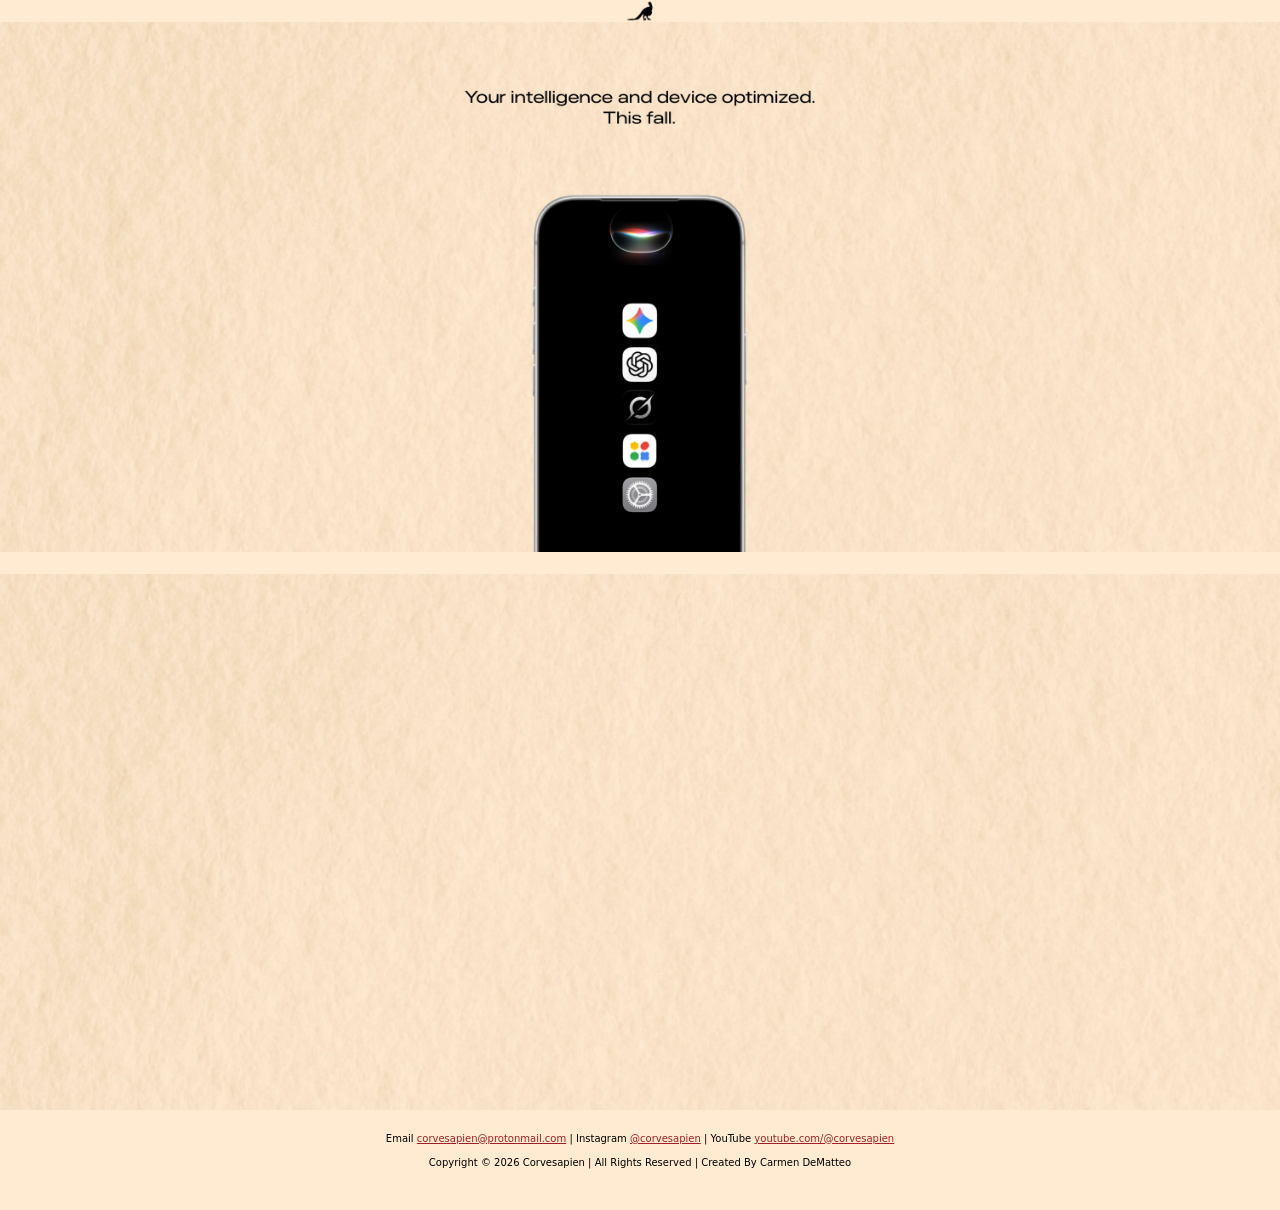
==== commit fd4c6dfa: "Add files via upload" ====
--- a/index.html
+++ b/index.html
@@ -1,6 +1,6 @@
 <!DOCTYPE html>
-<html lang="English" data-ws-project="ded4a4fb-8426-4e50-a701-7fcdcb428870" data-ws-last-published="2026-07-20T22:11:31.248Z"><head><link rel="stylesheet" type="text/css" href="/assets/static/app_generated_index-6937cd5a.I1YEhvX2.css"><meta charSet="UTF-8"/><meta name="viewport" content="width=device-width,initial-scale=1"/><link rel="icon" href="/assets/Corvesapien_1_lARmdL-lA8GyIRZwNdbW8.webp"/><meta property="og:url" content="https://url/"/><meta property="og:title" content="Corvesapien"/><meta property="og:type" content="website"/><meta property="og:site_name" content="Corvesapien"/><meta name="description" content="Your intelligence and device optimized. This fall."/><meta property="og:description" content="Your intelligence and device optimized. This fall."/><meta property="og:image" content="/assets/Corvesapien_Fn2FIuAk44opdXbAbjkpl.webp"/><meta property="twitter:card" content="summary_large_image"/><title>Corvesapien</title><script type="application/ld+json">{
+<html lang="English" data-ws-project="ded4a4fb-8426-4e50-a701-7fcdcb428870" data-ws-last-published="2026-07-20T22:48:13.137Z"><head><link rel="stylesheet" type="text/css" href="/assets/static/app_generated_index-6937cd5a.I1YEhvX2.css"><meta charSet="UTF-8"/><meta name="viewport" content="width=device-width,initial-scale=1"/><link rel="icon" href="/assets/Corvesapien_1_lARmdL-lA8GyIRZwNdbW8.webp"/><meta property="og:url" content="https://url/"/><meta property="og:title" content="Corvesapien"/><meta property="og:type" content="website"/><meta property="og:site_name" content="Corvesapien"/><meta name="description" content="Your intelligence and device optimized. This fall."/><meta property="og:description" content="Your intelligence and device optimized. This fall."/><meta property="og:image" content="/assets/Corvesapien_Fn2FIuAk44opdXbAbjkpl.webp"/><meta property="twitter:card" content="summary_large_image"/><title>Corvesapien</title><script type="application/ld+json">{
   "@context": "https://schema.org",
   "@type": "WebSite",
   "name": "Corvesapien"
-}</script></head><body class="w-element c60x1g6"><a href="https://corvesapien.com/" class="w-element c100ujz5"><img alt="" width="3008" height="52" src="/assets/HeaderC_a4AGUNz1L4tDKP_OWylyB.webp" class="w-image c6iej74 c1lsie0v c141naje c4va0eq c60x1g6" sizes="100vw" srcSet="/assets/HeaderC_a4AGUNz1L4tDKP_OWylyB.webp 16w, /assets/HeaderC_a4AGUNz1L4tDKP_OWylyB.webp 32w, /assets/HeaderC_a4AGUNz1L4tDKP_OWylyB.webp 48w, /assets/HeaderC_a4AGUNz1L4tDKP_OWylyB.webp 64w, /assets/HeaderC_a4AGUNz1L4tDKP_OWylyB.webp 96w, /assets/HeaderC_a4AGUNz1L4tDKP_OWylyB.webp 128w, /assets/HeaderC_a4AGUNz1L4tDKP_OWylyB.webp 256w, /assets/HeaderC_a4AGUNz1L4tDKP_OWylyB.webp 384w, /assets/HeaderC_a4AGUNz1L4tDKP_OWylyB.webp 640w, /assets/HeaderC_a4AGUNz1L4tDKP_OWylyB.webp 750w, /assets/HeaderC_a4AGUNz1L4tDKP_OWylyB.webp 828w, /assets/HeaderC_a4AGUNz1L4tDKP_OWylyB.webp 1080w, /assets/HeaderC_a4AGUNz1L4tDKP_OWylyB.webp 1200w, /assets/HeaderC_a4AGUNz1L4tDKP_OWylyB.webp 1920w, /assets/HeaderC_a4AGUNz1L4tDKP_OWylyB.webp 2048w, /assets/HeaderC_a4AGUNz1L4tDKP_OWylyB.webp 3840w" decoding="async" loading="lazy"/></a><img alt="" width="3008" height="1260" src="/assets/PlaceholderC_0KNnJB2W576Buz2m50B5q.webp" class="w-image c1bfse99 cuql7ow c1mzwkz6 c100ujz5" sizes="100vw" srcSet="/assets/PlaceholderC_0KNnJB2W576Buz2m50B5q.webp 16w, /assets/PlaceholderC_0KNnJB2W576Buz2m50B5q.webp 32w, /assets/PlaceholderC_0KNnJB2W576Buz2m50B5q.webp 48w, /assets/PlaceholderC_0KNnJB2W576Buz2m50B5q.webp 64w, /assets/PlaceholderC_0KNnJB2W576Buz2m50B5q.webp 96w, /assets/PlaceholderC_0KNnJB2W576Buz2m50B5q.webp 128w, /assets/PlaceholderC_0KNnJB2W576Buz2m50B5q.webp 256w, /assets/PlaceholderC_0KNnJB2W576Buz2m50B5q.webp 384w, /assets/PlaceholderC_0KNnJB2W576Buz2m50B5q.webp 640w, /assets/PlaceholderC_0KNnJB2W576Buz2m50B5q.webp 750w, /assets/PlaceholderC_0KNnJB2W576Buz2m50B5q.webp 828w, /assets/PlaceholderC_0KNnJB2W576Buz2m50B5q.webp 1080w, /assets/PlaceholderC_0KNnJB2W576Buz2m50B5q.webp 1200w, /assets/PlaceholderC_0KNnJB2W576Buz2m50B5q.webp 1920w, /assets/PlaceholderC_0KNnJB2W576Buz2m50B5q.webp 2048w, /assets/PlaceholderC_0KNnJB2W576Buz2m50B5q.webp 3840w" decoding="async" loading="lazy"/><img alt="" width="3008" height="52" src="/assets/PaddingC_CQWX5rNpB0m8wkiJXCQ3V.webp" class="w-image c100ujz5" sizes="100vw" srcSet="/assets/PaddingC_CQWX5rNpB0m8wkiJXCQ3V.webp 16w, /assets/PaddingC_CQWX5rNpB0m8wkiJXCQ3V.webp 32w, /assets/PaddingC_CQWX5rNpB0m8wkiJXCQ3V.webp 48w, /assets/PaddingC_CQWX5rNpB0m8wkiJXCQ3V.webp 64w, /assets/PaddingC_CQWX5rNpB0m8wkiJXCQ3V.webp 96w, /assets/PaddingC_CQWX5rNpB0m8wkiJXCQ3V.webp 128w, /assets/PaddingC_CQWX5rNpB0m8wkiJXCQ3V.webp 256w, /assets/PaddingC_CQWX5rNpB0m8wkiJXCQ3V.webp 384w, /assets/PaddingC_CQWX5rNpB0m8wkiJXCQ3V.webp 640w, /assets/PaddingC_CQWX5rNpB0m8wkiJXCQ3V.webp 750w, /assets/PaddingC_CQWX5rNpB0m8wkiJXCQ3V.webp 828w, /assets/PaddingC_CQWX5rNpB0m8wkiJXCQ3V.webp 1080w, /assets/PaddingC_CQWX5rNpB0m8wkiJXCQ3V.webp 1200w, /assets/PaddingC_CQWX5rNpB0m8wkiJXCQ3V.webp 1920w, /assets/PaddingC_CQWX5rNpB0m8wkiJXCQ3V.webp 2048w, /assets/PaddingC_CQWX5rNpB0m8wkiJXCQ3V.webp 3840w" decoding="async" loading="lazy"/><img alt="" width="3008" height="1260" src="/assets/PaddingC_1_WKAbW5LPxKj7EzfHmFpPr.webp" class="w-image c100ujz5" sizes="100vw" srcSet="/assets/PaddingC_1_WKAbW5LPxKj7EzfHmFpPr.webp 16w, /assets/PaddingC_1_WKAbW5LPxKj7EzfHmFpPr.webp 32w, /assets/PaddingC_1_WKAbW5LPxKj7EzfHmFpPr.webp 48w, /assets/PaddingC_1_WKAbW5LPxKj7EzfHmFpPr.webp 64w, /assets/PaddingC_1_WKAbW5LPxKj7EzfHmFpPr.webp 96w, /assets/PaddingC_1_WKAbW5LPxKj7EzfHmFpPr.webp 128w, /assets/PaddingC_1_WKAbW5LPxKj7EzfHmFpPr.webp 256w, /assets/PaddingC_1_WKAbW5LPxKj7EzfHmFpPr.webp 384w, /assets/PaddingC_1_WKAbW5LPxKj7EzfHmFpPr.webp 640w, /assets/PaddingC_1_WKAbW5LPxKj7EzfHmFpPr.webp 750w, /assets/PaddingC_1_WKAbW5LPxKj7EzfHmFpPr.webp 828w, /assets/PaddingC_1_WKAbW5LPxKj7EzfHmFpPr.webp 1080w, /assets/PaddingC_1_WKAbW5LPxKj7EzfHmFpPr.webp 1200w, /assets/PaddingC_1_WKAbW5LPxKj7EzfHmFpPr.webp 1920w, /assets/PaddingC_1_WKAbW5LPxKj7EzfHmFpPr.webp 2048w, /assets/PaddingC_1_WKAbW5LPxKj7EzfHmFpPr.webp 3840w" decoding="async" loading="lazy"/><img alt="" width="3008" height="52" src="/assets/PaddingC_CQWX5rNpB0m8wkiJXCQ3V.webp" class="w-image c100ujz5" sizes="100vw" srcSet="/assets/PaddingC_CQWX5rNpB0m8wkiJXCQ3V.webp 16w, /assets/PaddingC_CQWX5rNpB0m8wkiJXCQ3V.webp 32w, /assets/PaddingC_CQWX5rNpB0m8wkiJXCQ3V.webp 48w, /assets/PaddingC_CQWX5rNpB0m8wkiJXCQ3V.webp 64w, /assets/PaddingC_CQWX5rNpB0m8wkiJXCQ3V.webp 96w, /assets/PaddingC_CQWX5rNpB0m8wkiJXCQ3V.webp 128w, /assets/PaddingC_CQWX5rNpB0m8wkiJXCQ3V.webp 256w, /assets/PaddingC_CQWX5rNpB0m8wkiJXCQ3V.webp 384w, /assets/PaddingC_CQWX5rNpB0m8wkiJXCQ3V.webp 640w, /assets/PaddingC_CQWX5rNpB0m8wkiJXCQ3V.webp 750w, /assets/PaddingC_CQWX5rNpB0m8wkiJXCQ3V.webp 828w, /assets/PaddingC_CQWX5rNpB0m8wkiJXCQ3V.webp 1080w, /assets/PaddingC_CQWX5rNpB0m8wkiJXCQ3V.webp 1200w, /assets/PaddingC_CQWX5rNpB0m8wkiJXCQ3V.webp 1920w, /assets/PaddingC_CQWX5rNpB0m8wkiJXCQ3V.webp 2048w, /assets/PaddingC_CQWX5rNpB0m8wkiJXCQ3V.webp 3840w" decoding="async" loading="lazy"/><div class="w-element cv5xv3g c60x1g6 ceq6vif coypcre c18vm0o1 c1ba2sqp c100ujz5">Email <a href="mailto:corvesapien@protonmail.com?subject=Corvesapien" class="w-element c4va0eq cwuuxu6">corvesapien@protonmail.com</a> | Instagram <a href="https://www.instagram.com/corvesapien/?next=%2F" target="_blank" class="w-element c4va0eq cwuuxu6">@corvesapien</a> | About <a target="_blank" href="https://www.youtube.com/@corvesapien" class="w-element c4va0eq cwuuxu6">youtube.com/@corvesapien</a><br/><br/>Copyright © 2026 Corvesapien | All Rights Reserved | Created By Carmen DeMatteo</div><img alt="" width="3008" height="52" src="/assets/PaddingC_CQWX5rNpB0m8wkiJXCQ3V.webp" class="w-image c100ujz5" sizes="100vw" srcSet="/assets/PaddingC_CQWX5rNpB0m8wkiJXCQ3V.webp 16w, /assets/PaddingC_CQWX5rNpB0m8wkiJXCQ3V.webp 32w, /assets/PaddingC_CQWX5rNpB0m8wkiJXCQ3V.webp 48w, /assets/PaddingC_CQWX5rNpB0m8wkiJXCQ3V.webp 64w, /assets/PaddingC_CQWX5rNpB0m8wkiJXCQ3V.webp 96w, /assets/PaddingC_CQWX5rNpB0m8wkiJXCQ3V.webp 128w, /assets/PaddingC_CQWX5rNpB0m8wkiJXCQ3V.webp 256w, /assets/PaddingC_CQWX5rNpB0m8wkiJXCQ3V.webp 384w, /assets/PaddingC_CQWX5rNpB0m8wkiJXCQ3V.webp 640w, /assets/PaddingC_CQWX5rNpB0m8wkiJXCQ3V.webp 750w, /assets/PaddingC_CQWX5rNpB0m8wkiJXCQ3V.webp 828w, /assets/PaddingC_CQWX5rNpB0m8wkiJXCQ3V.webp 1080w, /assets/PaddingC_CQWX5rNpB0m8wkiJXCQ3V.webp 1200w, /assets/PaddingC_CQWX5rNpB0m8wkiJXCQ3V.webp 1920w, /assets/PaddingC_CQWX5rNpB0m8wkiJXCQ3V.webp 2048w, /assets/PaddingC_CQWX5rNpB0m8wkiJXCQ3V.webp 3840w" decoding="async" loading="lazy"/><a href="https://corvesapien.com/" class="w-element cyc4v9d cwm2jer"><img alt="" width="976" height="52" src="/assets/HeaderP_d4DNizbK-_BZ8AhOnkkkd.webp" class="w-image c5fr9vw cu2mk2m c1mcxkt4 c1sb273u c1ixg072" sizes="100vw" srcSet="/assets/HeaderP_d4DNizbK-_BZ8AhOnkkkd.webp 16w, /assets/HeaderP_d4DNizbK-_BZ8AhOnkkkd.webp 32w, /assets/HeaderP_d4DNizbK-_BZ8AhOnkkkd.webp 48w, /assets/HeaderP_d4DNizbK-_BZ8AhOnkkkd.webp 64w, /assets/HeaderP_d4DNizbK-_BZ8AhOnkkkd.webp 96w, /assets/HeaderP_d4DNizbK-_BZ8AhOnkkkd.webp 128w, /assets/HeaderP_d4DNizbK-_BZ8AhOnkkkd.webp 256w, /assets/HeaderP_d4DNizbK-_BZ8AhOnkkkd.webp 384w, /assets/HeaderP_d4DNizbK-_BZ8AhOnkkkd.webp 640w, /assets/HeaderP_d4DNizbK-_BZ8AhOnkkkd.webp 750w, /assets/HeaderP_d4DNizbK-_BZ8AhOnkkkd.webp 828w, /assets/HeaderP_d4DNizbK-_BZ8AhOnkkkd.webp 1080w, /assets/HeaderP_d4DNizbK-_BZ8AhOnkkkd.webp 1200w, /assets/HeaderP_d4DNizbK-_BZ8AhOnkkkd.webp 1920w, /assets/HeaderP_d4DNizbK-_BZ8AhOnkkkd.webp 2048w" decoding="async" loading="lazy"/></a><img alt="" width="976" height="1260" src="/assets/PlaceholderP_9ZD9Aj67gj5FwLwfVicNg.webp" class="w-image cyc4v9d cwm2jer c11ngcu9" sizes="100vw" srcSet="/assets/PlaceholderP_9ZD9Aj67gj5FwLwfVicNg.webp 16w, /assets/PlaceholderP_9ZD9Aj67gj5FwLwfVicNg.webp 32w, /assets/PlaceholderP_9ZD9Aj67gj5FwLwfVicNg.webp 48w, /assets/PlaceholderP_9ZD9Aj67gj5FwLwfVicNg.webp 64w, /assets/PlaceholderP_9ZD9Aj67gj5FwLwfVicNg.webp 96w, /assets/PlaceholderP_9ZD9Aj67gj5FwLwfVicNg.webp 128w, /assets/PlaceholderP_9ZD9Aj67gj5FwLwfVicNg.webp 256w, /assets/PlaceholderP_9ZD9Aj67gj5FwLwfVicNg.webp 384w, /assets/PlaceholderP_9ZD9Aj67gj5FwLwfVicNg.webp 640w, /assets/PlaceholderP_9ZD9Aj67gj5FwLwfVicNg.webp 750w, /assets/PlaceholderP_9ZD9Aj67gj5FwLwfVicNg.webp 828w, /assets/PlaceholderP_9ZD9Aj67gj5FwLwfVicNg.webp 1080w, /assets/PlaceholderP_9ZD9Aj67gj5FwLwfVicNg.webp 1200w, /assets/PlaceholderP_9ZD9Aj67gj5FwLwfVicNg.webp 1920w, /assets/PlaceholderP_9ZD9Aj67gj5FwLwfVicNg.webp 2048w" decoding="async" loading="lazy"/><img alt="" width="976" height="52" src="/assets/PaddingP_c726JGahTB2J8W7xfRJMN.webp" class="w-image cyc4v9d cwm2jer" sizes="100vw" srcSet="/assets/PaddingP_c726JGahTB2J8W7xfRJMN.webp 16w, /assets/PaddingP_c726JGahTB2J8W7xfRJMN.webp 32w, /assets/PaddingP_c726JGahTB2J8W7xfRJMN.webp 48w, /assets/PaddingP_c726JGahTB2J8W7xfRJMN.webp 64w, /assets/PaddingP_c726JGahTB2J8W7xfRJMN.webp 96w, /assets/PaddingP_c726JGahTB2J8W7xfRJMN.webp 128w, /assets/PaddingP_c726JGahTB2J8W7xfRJMN.webp 256w, /assets/PaddingP_c726JGahTB2J8W7xfRJMN.webp 384w, /assets/PaddingP_c726JGahTB2J8W7xfRJMN.webp 640w, /assets/PaddingP_c726JGahTB2J8W7xfRJMN.webp 750w, /assets/PaddingP_c726JGahTB2J8W7xfRJMN.webp 828w, /assets/PaddingP_c726JGahTB2J8W7xfRJMN.webp 1080w, /assets/PaddingP_c726JGahTB2J8W7xfRJMN.webp 1200w, /assets/PaddingP_c726JGahTB2J8W7xfRJMN.webp 1920w, /assets/PaddingP_c726JGahTB2J8W7xfRJMN.webp 2048w" decoding="async" loading="lazy"/><img alt="" width="976" height="1260" src="/assets/PaddingP_1_JaS4BWo14aDo9CwG7Xt3r.webp" class="w-image cyc4v9d cwm2jer" sizes="100vw" srcSet="/assets/PaddingP_1_JaS4BWo14aDo9CwG7Xt3r.webp 16w, /assets/PaddingP_1_JaS4BWo14aDo9CwG7Xt3r.webp 32w, /assets/PaddingP_1_JaS4BWo14aDo9CwG7Xt3r.webp 48w, /assets/PaddingP_1_JaS4BWo14aDo9CwG7Xt3r.webp 64w, /assets/PaddingP_1_JaS4BWo14aDo9CwG7Xt3r.webp 96w, /assets/PaddingP_1_JaS4BWo14aDo9CwG7Xt3r.webp 128w, /assets/PaddingP_1_JaS4BWo14aDo9CwG7Xt3r.webp 256w, /assets/PaddingP_1_JaS4BWo14aDo9CwG7Xt3r.webp 384w, /assets/PaddingP_1_JaS4BWo14aDo9CwG7Xt3r.webp 640w, /assets/PaddingP_1_JaS4BWo14aDo9CwG7Xt3r.webp 750w, /assets/PaddingP_1_JaS4BWo14aDo9CwG7Xt3r.webp 828w, /assets/PaddingP_1_JaS4BWo14aDo9CwG7Xt3r.webp 1080w, /assets/PaddingP_1_JaS4BWo14aDo9CwG7Xt3r.webp 1200w, /assets/PaddingP_1_JaS4BWo14aDo9CwG7Xt3r.webp 1920w, /assets/PaddingP_1_JaS4BWo14aDo9CwG7Xt3r.webp 2048w" decoding="async" loading="lazy"/><img alt="" width="976" height="52" src="/assets/PaddingP_c726JGahTB2J8W7xfRJMN.webp" class="w-image cyc4v9d cwm2jer" sizes="100vw" srcSet="/assets/PaddingP_c726JGahTB2J8W7xfRJMN.webp 16w, /assets/PaddingP_c726JGahTB2J8W7xfRJMN.webp 32w, /assets/PaddingP_c726JGahTB2J8W7xfRJMN.webp 48w, /assets/PaddingP_c726JGahTB2J8W7xfRJMN.webp 64w, /assets/PaddingP_c726JGahTB2J8W7xfRJMN.webp 96w, /assets/PaddingP_c726JGahTB2J8W7xfRJMN.webp 128w, /assets/PaddingP_c726JGahTB2J8W7xfRJMN.webp 256w, /assets/PaddingP_c726JGahTB2J8W7xfRJMN.webp 384w, /assets/PaddingP_c726JGahTB2J8W7xfRJMN.webp 640w, /assets/PaddingP_c726JGahTB2J8W7xfRJMN.webp 750w, /assets/PaddingP_c726JGahTB2J8W7xfRJMN.webp 828w, /assets/PaddingP_c726JGahTB2J8W7xfRJMN.webp 1080w, /assets/PaddingP_c726JGahTB2J8W7xfRJMN.webp 1200w, /assets/PaddingP_c726JGahTB2J8W7xfRJMN.webp 1920w, /assets/PaddingP_c726JGahTB2J8W7xfRJMN.webp 2048w" decoding="async" loading="lazy"/><div class="w-element cv5xv3g c60x1g6 ceq6vif c1eq6iqt cyc4v9d cwm2jer cy4raal">Email <a href="mailto:corvesapien@protonmail.com?subject=Corvesapien" class="w-element c4va0eq ceq6vif cwuuxu6">corvesapien@protonmail.com</a><br/>Instagram <a target="_blank" href="https://www.instagram.com/corvesapien/?next=%2F" class="w-element c4va0eq cwuuxu6">@corvesapien</a><br/>About <a target="_blank" href="https://www.youtube.com/@corvesapien" class="w-element c4va0eq cwuuxu6">youtube.com/@corvesapien</a><br/><br/>Copyright © 2026 Corvesapien<br/>All Rights Reserved<br/>Created By Carmen DeMatteo</div><img alt="" width="976" height="52" src="/assets/PaddingP_c726JGahTB2J8W7xfRJMN.webp" class="w-image cyc4v9d cwm2jer" sizes="100vw" srcSet="/assets/PaddingP_c726JGahTB2J8W7xfRJMN.webp 16w, /assets/PaddingP_c726JGahTB2J8W7xfRJMN.webp 32w, /assets/PaddingP_c726JGahTB2J8W7xfRJMN.webp 48w, /assets/PaddingP_c726JGahTB2J8W7xfRJMN.webp 64w, /assets/PaddingP_c726JGahTB2J8W7xfRJMN.webp 96w, /assets/PaddingP_c726JGahTB2J8W7xfRJMN.webp 128w, /assets/PaddingP_c726JGahTB2J8W7xfRJMN.webp 256w, /assets/PaddingP_c726JGahTB2J8W7xfRJMN.webp 384w, /assets/PaddingP_c726JGahTB2J8W7xfRJMN.webp 640w, /assets/PaddingP_c726JGahTB2J8W7xfRJMN.webp 750w, /assets/PaddingP_c726JGahTB2J8W7xfRJMN.webp 828w, /assets/PaddingP_c726JGahTB2J8W7xfRJMN.webp 1080w, /assets/PaddingP_c726JGahTB2J8W7xfRJMN.webp 1200w, /assets/PaddingP_c726JGahTB2J8W7xfRJMN.webp 1920w, /assets/PaddingP_c726JGahTB2J8W7xfRJMN.webp 2048w" decoding="async" loading="lazy"/><script id="vike_pageContext" type="application/json">{"_urlRewrite":null,"pageId":"/pages/index","routeParams":{},"data":{"url":"https://url/","system":{"params":{},"search":{},"origin":"https://url","pathname":"/"},"resources":{},"pageMeta":{"title":"Corvesapien","description":"Your intelligence and device optimized. This fall.","excludePageFromSearch":false,"language":"English","socialImageAssetName":"Corvesapien_Fn2FIuAk44opdXbAbjkpl.webp","socialImageUrl":"!undefined","status":"!undefined","redirect":"!undefined","content":"!undefined","custom":[]}}}</script><script id="vike_globalContext" type="application/json">{}</script><script src="/assets/entries/entry-server-routing.BScq9Dzj.js" type="module" async></script><link rel="modulepreload" href="/assets/entries/pages_index.B3ANLUIy.js" as="script" type="text/javascript"></body></html>
+}</script></head><body class="w-element c60x1g6"><a href="https://corvesapien.com/" class="w-element c100ujz5"><img alt="" width="3008" height="52" src="/assets/HeaderC_a4AGUNz1L4tDKP_OWylyB.webp" class="w-image c6iej74 c1lsie0v c141naje c4va0eq c60x1g6" sizes="100vw" srcSet="/assets/HeaderC_a4AGUNz1L4tDKP_OWylyB.webp 16w, /assets/HeaderC_a4AGUNz1L4tDKP_OWylyB.webp 32w, /assets/HeaderC_a4AGUNz1L4tDKP_OWylyB.webp 48w, /assets/HeaderC_a4AGUNz1L4tDKP_OWylyB.webp 64w, /assets/HeaderC_a4AGUNz1L4tDKP_OWylyB.webp 96w, /assets/HeaderC_a4AGUNz1L4tDKP_OWylyB.webp 128w, /assets/HeaderC_a4AGUNz1L4tDKP_OWylyB.webp 256w, /assets/HeaderC_a4AGUNz1L4tDKP_OWylyB.webp 384w, /assets/HeaderC_a4AGUNz1L4tDKP_OWylyB.webp 640w, /assets/HeaderC_a4AGUNz1L4tDKP_OWylyB.webp 750w, /assets/HeaderC_a4AGUNz1L4tDKP_OWylyB.webp 828w, /assets/HeaderC_a4AGUNz1L4tDKP_OWylyB.webp 1080w, /assets/HeaderC_a4AGUNz1L4tDKP_OWylyB.webp 1200w, /assets/HeaderC_a4AGUNz1L4tDKP_OWylyB.webp 1920w, /assets/HeaderC_a4AGUNz1L4tDKP_OWylyB.webp 2048w, /assets/HeaderC_a4AGUNz1L4tDKP_OWylyB.webp 3840w" decoding="async" loading="lazy"/></a><img alt="" width="3008" height="1260" src="/assets/PlaceholderC_0KNnJB2W576Buz2m50B5q.webp" class="w-image c1bfse99 cuql7ow c1mzwkz6 c100ujz5" sizes="100vw" srcSet="/assets/PlaceholderC_0KNnJB2W576Buz2m50B5q.webp 16w, /assets/PlaceholderC_0KNnJB2W576Buz2m50B5q.webp 32w, /assets/PlaceholderC_0KNnJB2W576Buz2m50B5q.webp 48w, /assets/PlaceholderC_0KNnJB2W576Buz2m50B5q.webp 64w, /assets/PlaceholderC_0KNnJB2W576Buz2m50B5q.webp 96w, /assets/PlaceholderC_0KNnJB2W576Buz2m50B5q.webp 128w, /assets/PlaceholderC_0KNnJB2W576Buz2m50B5q.webp 256w, /assets/PlaceholderC_0KNnJB2W576Buz2m50B5q.webp 384w, /assets/PlaceholderC_0KNnJB2W576Buz2m50B5q.webp 640w, /assets/PlaceholderC_0KNnJB2W576Buz2m50B5q.webp 750w, /assets/PlaceholderC_0KNnJB2W576Buz2m50B5q.webp 828w, /assets/PlaceholderC_0KNnJB2W576Buz2m50B5q.webp 1080w, /assets/PlaceholderC_0KNnJB2W576Buz2m50B5q.webp 1200w, /assets/PlaceholderC_0KNnJB2W576Buz2m50B5q.webp 1920w, /assets/PlaceholderC_0KNnJB2W576Buz2m50B5q.webp 2048w, /assets/PlaceholderC_0KNnJB2W576Buz2m50B5q.webp 3840w" decoding="async" loading="lazy"/><img alt="" width="3008" height="52" src="/assets/PaddingC_CQWX5rNpB0m8wkiJXCQ3V.webp" class="w-image c100ujz5" sizes="100vw" srcSet="/assets/PaddingC_CQWX5rNpB0m8wkiJXCQ3V.webp 16w, /assets/PaddingC_CQWX5rNpB0m8wkiJXCQ3V.webp 32w, /assets/PaddingC_CQWX5rNpB0m8wkiJXCQ3V.webp 48w, /assets/PaddingC_CQWX5rNpB0m8wkiJXCQ3V.webp 64w, /assets/PaddingC_CQWX5rNpB0m8wkiJXCQ3V.webp 96w, /assets/PaddingC_CQWX5rNpB0m8wkiJXCQ3V.webp 128w, /assets/PaddingC_CQWX5rNpB0m8wkiJXCQ3V.webp 256w, /assets/PaddingC_CQWX5rNpB0m8wkiJXCQ3V.webp 384w, /assets/PaddingC_CQWX5rNpB0m8wkiJXCQ3V.webp 640w, /assets/PaddingC_CQWX5rNpB0m8wkiJXCQ3V.webp 750w, /assets/PaddingC_CQWX5rNpB0m8wkiJXCQ3V.webp 828w, /assets/PaddingC_CQWX5rNpB0m8wkiJXCQ3V.webp 1080w, /assets/PaddingC_CQWX5rNpB0m8wkiJXCQ3V.webp 1200w, /assets/PaddingC_CQWX5rNpB0m8wkiJXCQ3V.webp 1920w, /assets/PaddingC_CQWX5rNpB0m8wkiJXCQ3V.webp 2048w, /assets/PaddingC_CQWX5rNpB0m8wkiJXCQ3V.webp 3840w" decoding="async" loading="lazy"/><img alt="" width="3008" height="1260" src="/assets/PaddingC_1_WKAbW5LPxKj7EzfHmFpPr.webp" class="w-image c100ujz5" sizes="100vw" srcSet="/assets/PaddingC_1_WKAbW5LPxKj7EzfHmFpPr.webp 16w, /assets/PaddingC_1_WKAbW5LPxKj7EzfHmFpPr.webp 32w, /assets/PaddingC_1_WKAbW5LPxKj7EzfHmFpPr.webp 48w, /assets/PaddingC_1_WKAbW5LPxKj7EzfHmFpPr.webp 64w, /assets/PaddingC_1_WKAbW5LPxKj7EzfHmFpPr.webp 96w, /assets/PaddingC_1_WKAbW5LPxKj7EzfHmFpPr.webp 128w, /assets/PaddingC_1_WKAbW5LPxKj7EzfHmFpPr.webp 256w, /assets/PaddingC_1_WKAbW5LPxKj7EzfHmFpPr.webp 384w, /assets/PaddingC_1_WKAbW5LPxKj7EzfHmFpPr.webp 640w, /assets/PaddingC_1_WKAbW5LPxKj7EzfHmFpPr.webp 750w, /assets/PaddingC_1_WKAbW5LPxKj7EzfHmFpPr.webp 828w, /assets/PaddingC_1_WKAbW5LPxKj7EzfHmFpPr.webp 1080w, /assets/PaddingC_1_WKAbW5LPxKj7EzfHmFpPr.webp 1200w, /assets/PaddingC_1_WKAbW5LPxKj7EzfHmFpPr.webp 1920w, /assets/PaddingC_1_WKAbW5LPxKj7EzfHmFpPr.webp 2048w, /assets/PaddingC_1_WKAbW5LPxKj7EzfHmFpPr.webp 3840w" decoding="async" loading="lazy"/><img alt="" width="3008" height="52" src="/assets/PaddingC_CQWX5rNpB0m8wkiJXCQ3V.webp" class="w-image c100ujz5" sizes="100vw" srcSet="/assets/PaddingC_CQWX5rNpB0m8wkiJXCQ3V.webp 16w, /assets/PaddingC_CQWX5rNpB0m8wkiJXCQ3V.webp 32w, /assets/PaddingC_CQWX5rNpB0m8wkiJXCQ3V.webp 48w, /assets/PaddingC_CQWX5rNpB0m8wkiJXCQ3V.webp 64w, /assets/PaddingC_CQWX5rNpB0m8wkiJXCQ3V.webp 96w, /assets/PaddingC_CQWX5rNpB0m8wkiJXCQ3V.webp 128w, /assets/PaddingC_CQWX5rNpB0m8wkiJXCQ3V.webp 256w, /assets/PaddingC_CQWX5rNpB0m8wkiJXCQ3V.webp 384w, /assets/PaddingC_CQWX5rNpB0m8wkiJXCQ3V.webp 640w, /assets/PaddingC_CQWX5rNpB0m8wkiJXCQ3V.webp 750w, /assets/PaddingC_CQWX5rNpB0m8wkiJXCQ3V.webp 828w, /assets/PaddingC_CQWX5rNpB0m8wkiJXCQ3V.webp 1080w, /assets/PaddingC_CQWX5rNpB0m8wkiJXCQ3V.webp 1200w, /assets/PaddingC_CQWX5rNpB0m8wkiJXCQ3V.webp 1920w, /assets/PaddingC_CQWX5rNpB0m8wkiJXCQ3V.webp 2048w, /assets/PaddingC_CQWX5rNpB0m8wkiJXCQ3V.webp 3840w" decoding="async" loading="lazy"/><div class="w-element cv5xv3g c60x1g6 ceq6vif coypcre c18vm0o1 c1ba2sqp c100ujz5">Email <a href="mailto:corvesapien@protonmail.com?subject=Corvesapien" class="w-element c4va0eq cwuuxu6">corvesapien@protonmail.com</a> | Instagram <a href="https://www.instagram.com/corvesapien/?next=%2F" target="_blank" class="w-element c4va0eq cwuuxu6">@corvesapien</a> | YouTube <a target="_blank" href="https://www.youtube.com/@corvesapien" class="w-element c4va0eq cwuuxu6">youtube.com/@corvesapien</a><br/><br/>Copyright © 2026 Corvesapien | All Rights Reserved | Created By Carmen DeMatteo</div><img alt="" width="3008" height="52" src="/assets/PaddingC_CQWX5rNpB0m8wkiJXCQ3V.webp" class="w-image c100ujz5" sizes="100vw" srcSet="/assets/PaddingC_CQWX5rNpB0m8wkiJXCQ3V.webp 16w, /assets/PaddingC_CQWX5rNpB0m8wkiJXCQ3V.webp 32w, /assets/PaddingC_CQWX5rNpB0m8wkiJXCQ3V.webp 48w, /assets/PaddingC_CQWX5rNpB0m8wkiJXCQ3V.webp 64w, /assets/PaddingC_CQWX5rNpB0m8wkiJXCQ3V.webp 96w, /assets/PaddingC_CQWX5rNpB0m8wkiJXCQ3V.webp 128w, /assets/PaddingC_CQWX5rNpB0m8wkiJXCQ3V.webp 256w, /assets/PaddingC_CQWX5rNpB0m8wkiJXCQ3V.webp 384w, /assets/PaddingC_CQWX5rNpB0m8wkiJXCQ3V.webp 640w, /assets/PaddingC_CQWX5rNpB0m8wkiJXCQ3V.webp 750w, /assets/PaddingC_CQWX5rNpB0m8wkiJXCQ3V.webp 828w, /assets/PaddingC_CQWX5rNpB0m8wkiJXCQ3V.webp 1080w, /assets/PaddingC_CQWX5rNpB0m8wkiJXCQ3V.webp 1200w, /assets/PaddingC_CQWX5rNpB0m8wkiJXCQ3V.webp 1920w, /assets/PaddingC_CQWX5rNpB0m8wkiJXCQ3V.webp 2048w, /assets/PaddingC_CQWX5rNpB0m8wkiJXCQ3V.webp 3840w" decoding="async" loading="lazy"/><a href="https://corvesapien.com/" class="w-element cyc4v9d cwm2jer"><img alt="" width="976" height="52" src="/assets/HeaderP_d4DNizbK-_BZ8AhOnkkkd.webp" class="w-image c5fr9vw cu2mk2m c1mcxkt4 c1sb273u c1ixg072" sizes="100vw" srcSet="/assets/HeaderP_d4DNizbK-_BZ8AhOnkkkd.webp 16w, /assets/HeaderP_d4DNizbK-_BZ8AhOnkkkd.webp 32w, /assets/HeaderP_d4DNizbK-_BZ8AhOnkkkd.webp 48w, /assets/HeaderP_d4DNizbK-_BZ8AhOnkkkd.webp 64w, /assets/HeaderP_d4DNizbK-_BZ8AhOnkkkd.webp 96w, /assets/HeaderP_d4DNizbK-_BZ8AhOnkkkd.webp 128w, /assets/HeaderP_d4DNizbK-_BZ8AhOnkkkd.webp 256w, /assets/HeaderP_d4DNizbK-_BZ8AhOnkkkd.webp 384w, /assets/HeaderP_d4DNizbK-_BZ8AhOnkkkd.webp 640w, /assets/HeaderP_d4DNizbK-_BZ8AhOnkkkd.webp 750w, /assets/HeaderP_d4DNizbK-_BZ8AhOnkkkd.webp 828w, /assets/HeaderP_d4DNizbK-_BZ8AhOnkkkd.webp 1080w, /assets/HeaderP_d4DNizbK-_BZ8AhOnkkkd.webp 1200w, /assets/HeaderP_d4DNizbK-_BZ8AhOnkkkd.webp 1920w, /assets/HeaderP_d4DNizbK-_BZ8AhOnkkkd.webp 2048w" decoding="async" loading="lazy"/></a><img alt="" width="976" height="1260" src="/assets/PlaceholderP_9ZD9Aj67gj5FwLwfVicNg.webp" class="w-image cyc4v9d cwm2jer c11ngcu9" sizes="100vw" srcSet="/assets/PlaceholderP_9ZD9Aj67gj5FwLwfVicNg.webp 16w, /assets/PlaceholderP_9ZD9Aj67gj5FwLwfVicNg.webp 32w, /assets/PlaceholderP_9ZD9Aj67gj5FwLwfVicNg.webp 48w, /assets/PlaceholderP_9ZD9Aj67gj5FwLwfVicNg.webp 64w, /assets/PlaceholderP_9ZD9Aj67gj5FwLwfVicNg.webp 96w, /assets/PlaceholderP_9ZD9Aj67gj5FwLwfVicNg.webp 128w, /assets/PlaceholderP_9ZD9Aj67gj5FwLwfVicNg.webp 256w, /assets/PlaceholderP_9ZD9Aj67gj5FwLwfVicNg.webp 384w, /assets/PlaceholderP_9ZD9Aj67gj5FwLwfVicNg.webp 640w, /assets/PlaceholderP_9ZD9Aj67gj5FwLwfVicNg.webp 750w, /assets/PlaceholderP_9ZD9Aj67gj5FwLwfVicNg.webp 828w, /assets/PlaceholderP_9ZD9Aj67gj5FwLwfVicNg.webp 1080w, /assets/PlaceholderP_9ZD9Aj67gj5FwLwfVicNg.webp 1200w, /assets/PlaceholderP_9ZD9Aj67gj5FwLwfVicNg.webp 1920w, /assets/PlaceholderP_9ZD9Aj67gj5FwLwfVicNg.webp 2048w" decoding="async" loading="lazy"/><img alt="" width="976" height="52" src="/assets/PaddingP_c726JGahTB2J8W7xfRJMN.webp" class="w-image cyc4v9d cwm2jer" sizes="100vw" srcSet="/assets/PaddingP_c726JGahTB2J8W7xfRJMN.webp 16w, /assets/PaddingP_c726JGahTB2J8W7xfRJMN.webp 32w, /assets/PaddingP_c726JGahTB2J8W7xfRJMN.webp 48w, /assets/PaddingP_c726JGahTB2J8W7xfRJMN.webp 64w, /assets/PaddingP_c726JGahTB2J8W7xfRJMN.webp 96w, /assets/PaddingP_c726JGahTB2J8W7xfRJMN.webp 128w, /assets/PaddingP_c726JGahTB2J8W7xfRJMN.webp 256w, /assets/PaddingP_c726JGahTB2J8W7xfRJMN.webp 384w, /assets/PaddingP_c726JGahTB2J8W7xfRJMN.webp 640w, /assets/PaddingP_c726JGahTB2J8W7xfRJMN.webp 750w, /assets/PaddingP_c726JGahTB2J8W7xfRJMN.webp 828w, /assets/PaddingP_c726JGahTB2J8W7xfRJMN.webp 1080w, /assets/PaddingP_c726JGahTB2J8W7xfRJMN.webp 1200w, /assets/PaddingP_c726JGahTB2J8W7xfRJMN.webp 1920w, /assets/PaddingP_c726JGahTB2J8W7xfRJMN.webp 2048w" decoding="async" loading="lazy"/><img alt="" width="976" height="1260" src="/assets/PaddingP_1_JaS4BWo14aDo9CwG7Xt3r.webp" class="w-image cyc4v9d cwm2jer" sizes="100vw" srcSet="/assets/PaddingP_1_JaS4BWo14aDo9CwG7Xt3r.webp 16w, /assets/PaddingP_1_JaS4BWo14aDo9CwG7Xt3r.webp 32w, /assets/PaddingP_1_JaS4BWo14aDo9CwG7Xt3r.webp 48w, /assets/PaddingP_1_JaS4BWo14aDo9CwG7Xt3r.webp 64w, /assets/PaddingP_1_JaS4BWo14aDo9CwG7Xt3r.webp 96w, /assets/PaddingP_1_JaS4BWo14aDo9CwG7Xt3r.webp 128w, /assets/PaddingP_1_JaS4BWo14aDo9CwG7Xt3r.webp 256w, /assets/PaddingP_1_JaS4BWo14aDo9CwG7Xt3r.webp 384w, /assets/PaddingP_1_JaS4BWo14aDo9CwG7Xt3r.webp 640w, /assets/PaddingP_1_JaS4BWo14aDo9CwG7Xt3r.webp 750w, /assets/PaddingP_1_JaS4BWo14aDo9CwG7Xt3r.webp 828w, /assets/PaddingP_1_JaS4BWo14aDo9CwG7Xt3r.webp 1080w, /assets/PaddingP_1_JaS4BWo14aDo9CwG7Xt3r.webp 1200w, /assets/PaddingP_1_JaS4BWo14aDo9CwG7Xt3r.webp 1920w, /assets/PaddingP_1_JaS4BWo14aDo9CwG7Xt3r.webp 2048w" decoding="async" loading="lazy"/><img alt="" width="976" height="52" src="/assets/PaddingP_c726JGahTB2J8W7xfRJMN.webp" class="w-image cyc4v9d cwm2jer" sizes="100vw" srcSet="/assets/PaddingP_c726JGahTB2J8W7xfRJMN.webp 16w, /assets/PaddingP_c726JGahTB2J8W7xfRJMN.webp 32w, /assets/PaddingP_c726JGahTB2J8W7xfRJMN.webp 48w, /assets/PaddingP_c726JGahTB2J8W7xfRJMN.webp 64w, /assets/PaddingP_c726JGahTB2J8W7xfRJMN.webp 96w, /assets/PaddingP_c726JGahTB2J8W7xfRJMN.webp 128w, /assets/PaddingP_c726JGahTB2J8W7xfRJMN.webp 256w, /assets/PaddingP_c726JGahTB2J8W7xfRJMN.webp 384w, /assets/PaddingP_c726JGahTB2J8W7xfRJMN.webp 640w, /assets/PaddingP_c726JGahTB2J8W7xfRJMN.webp 750w, /assets/PaddingP_c726JGahTB2J8W7xfRJMN.webp 828w, /assets/PaddingP_c726JGahTB2J8W7xfRJMN.webp 1080w, /assets/PaddingP_c726JGahTB2J8W7xfRJMN.webp 1200w, /assets/PaddingP_c726JGahTB2J8W7xfRJMN.webp 1920w, /assets/PaddingP_c726JGahTB2J8W7xfRJMN.webp 2048w" decoding="async" loading="lazy"/><div class="w-element cv5xv3g c60x1g6 ceq6vif c1eq6iqt cyc4v9d cwm2jer cy4raal">Email <a href="mailto:corvesapien@protonmail.com?subject=Corvesapien" class="w-element c4va0eq ceq6vif cwuuxu6">corvesapien@protonmail.com</a><br/>Instagram <a target="_blank" href="https://www.instagram.com/corvesapien/?next=%2F" class="w-element c4va0eq cwuuxu6">@corvesapien</a><br/>YouTube <a target="_blank" href="https://www.youtube.com/@corvesapien" class="w-element c4va0eq cwuuxu6">youtube.com/@corvesapien</a><br/><br/>Copyright © 2026 Corvesapien<br/>All Rights Reserved<br/>Created By Carmen DeMatteo</div><img alt="" width="976" height="52" src="/assets/PaddingP_c726JGahTB2J8W7xfRJMN.webp" class="w-image cyc4v9d cwm2jer" sizes="100vw" srcSet="/assets/PaddingP_c726JGahTB2J8W7xfRJMN.webp 16w, /assets/PaddingP_c726JGahTB2J8W7xfRJMN.webp 32w, /assets/PaddingP_c726JGahTB2J8W7xfRJMN.webp 48w, /assets/PaddingP_c726JGahTB2J8W7xfRJMN.webp 64w, /assets/PaddingP_c726JGahTB2J8W7xfRJMN.webp 96w, /assets/PaddingP_c726JGahTB2J8W7xfRJMN.webp 128w, /assets/PaddingP_c726JGahTB2J8W7xfRJMN.webp 256w, /assets/PaddingP_c726JGahTB2J8W7xfRJMN.webp 384w, /assets/PaddingP_c726JGahTB2J8W7xfRJMN.webp 640w, /assets/PaddingP_c726JGahTB2J8W7xfRJMN.webp 750w, /assets/PaddingP_c726JGahTB2J8W7xfRJMN.webp 828w, /assets/PaddingP_c726JGahTB2J8W7xfRJMN.webp 1080w, /assets/PaddingP_c726JGahTB2J8W7xfRJMN.webp 1200w, /assets/PaddingP_c726JGahTB2J8W7xfRJMN.webp 1920w, /assets/PaddingP_c726JGahTB2J8W7xfRJMN.webp 2048w" decoding="async" loading="lazy"/><script id="vike_pageContext" type="application/json">{"_urlRewrite":null,"pageId":"/pages/index","routeParams":{},"data":{"url":"https://url/","system":{"params":{},"search":{},"origin":"https://url","pathname":"/"},"resources":{},"pageMeta":{"title":"Corvesapien","description":"Your intelligence and device optimized. This fall.","excludePageFromSearch":false,"language":"English","socialImageAssetName":"Corvesapien_Fn2FIuAk44opdXbAbjkpl.webp","socialImageUrl":"!undefined","status":"!undefined","redirect":"!undefined","content":"!undefined","custom":[]}}}</script><script id="vike_globalContext" type="application/json">{}</script><script src="/assets/entries/entry-server-routing.D94gWtOa.js" type="module" async></script><link rel="modulepreload" href="/assets/entries/pages_index.DYC5FbPw.js" as="script" type="text/javascript"></body></html>
